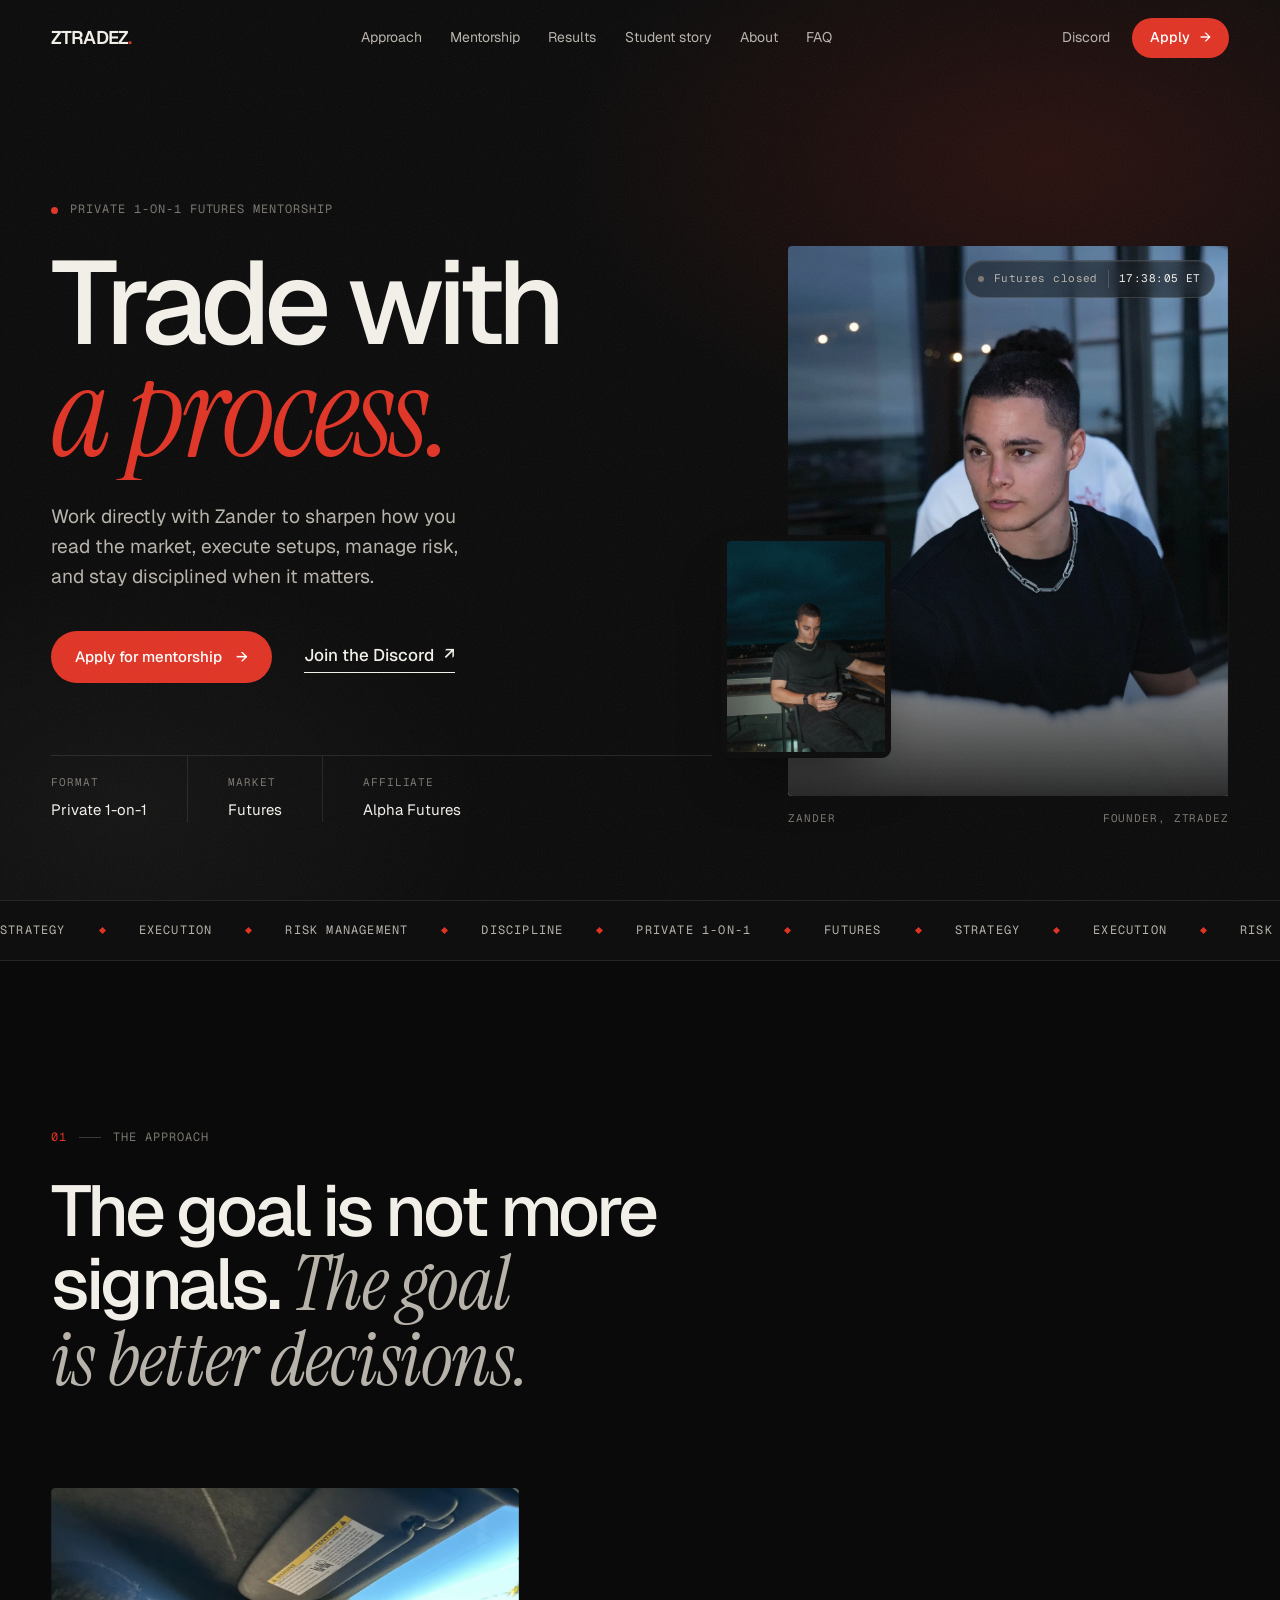
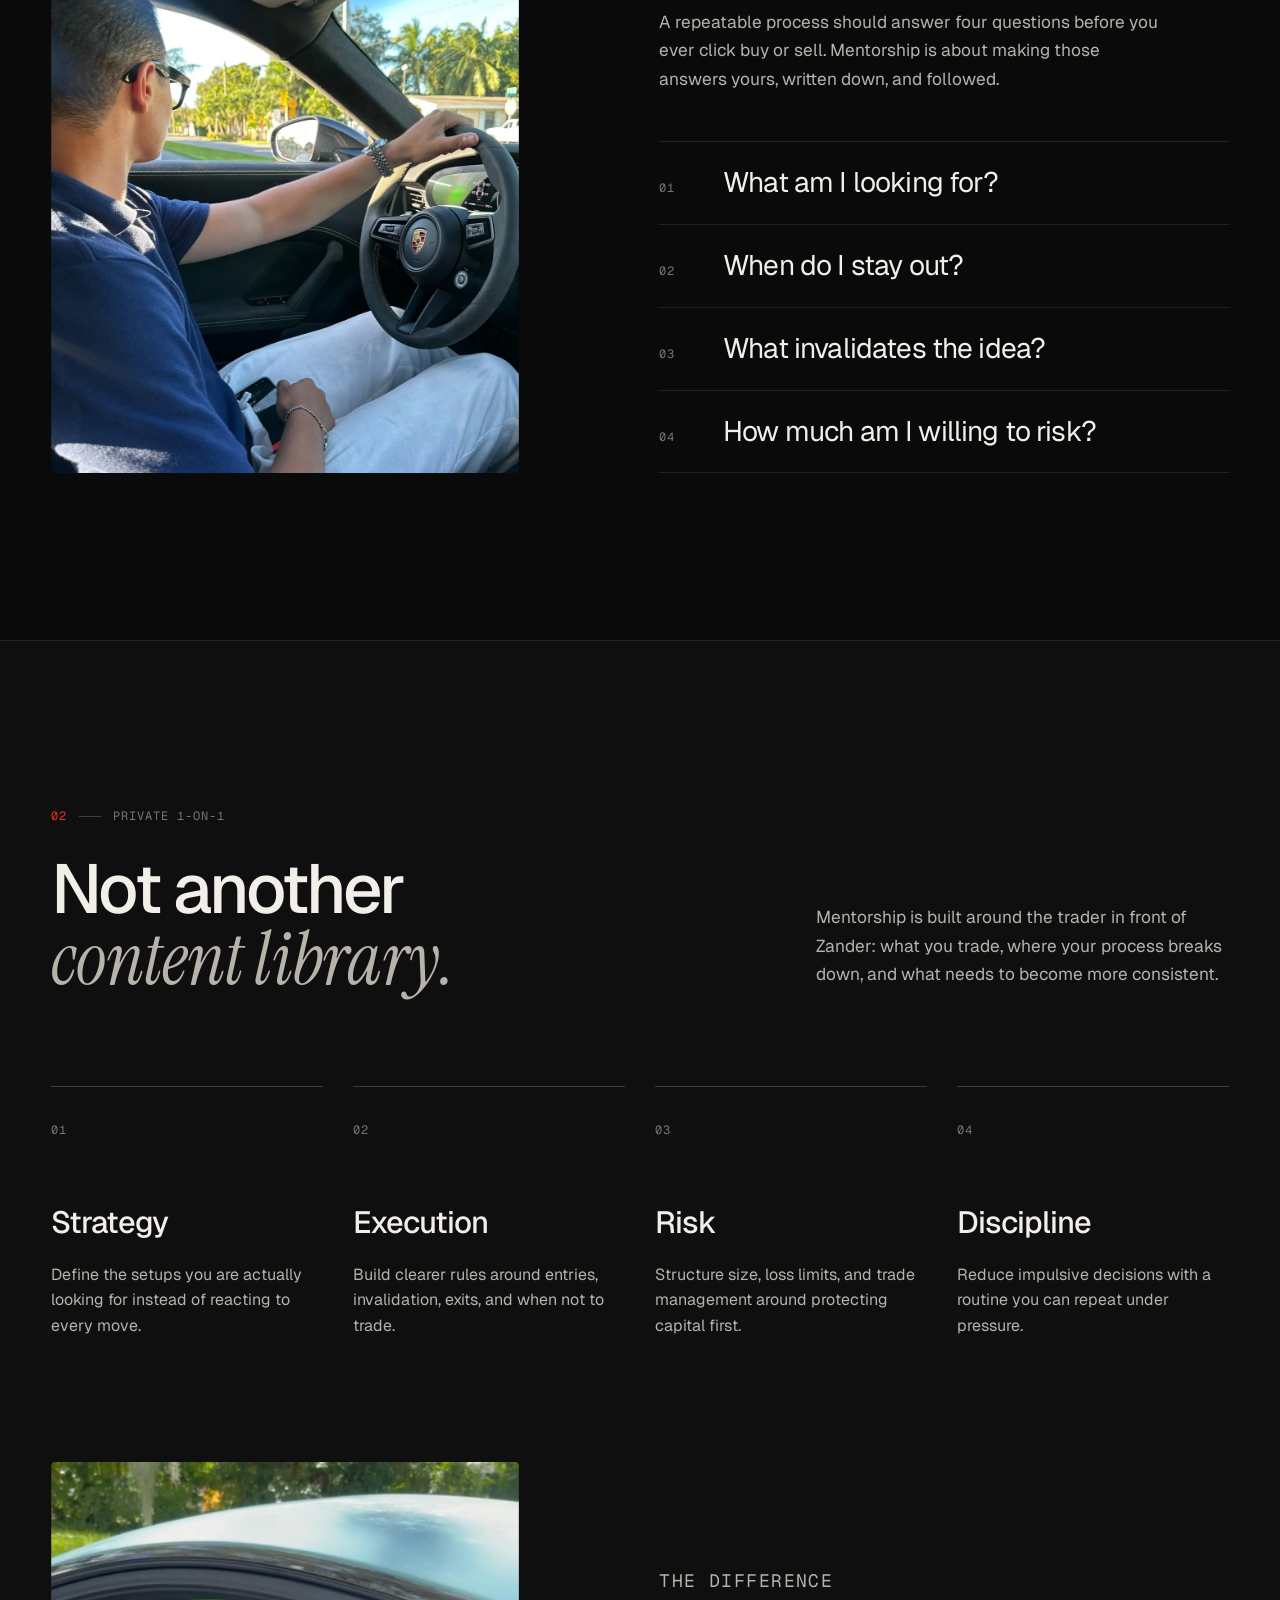
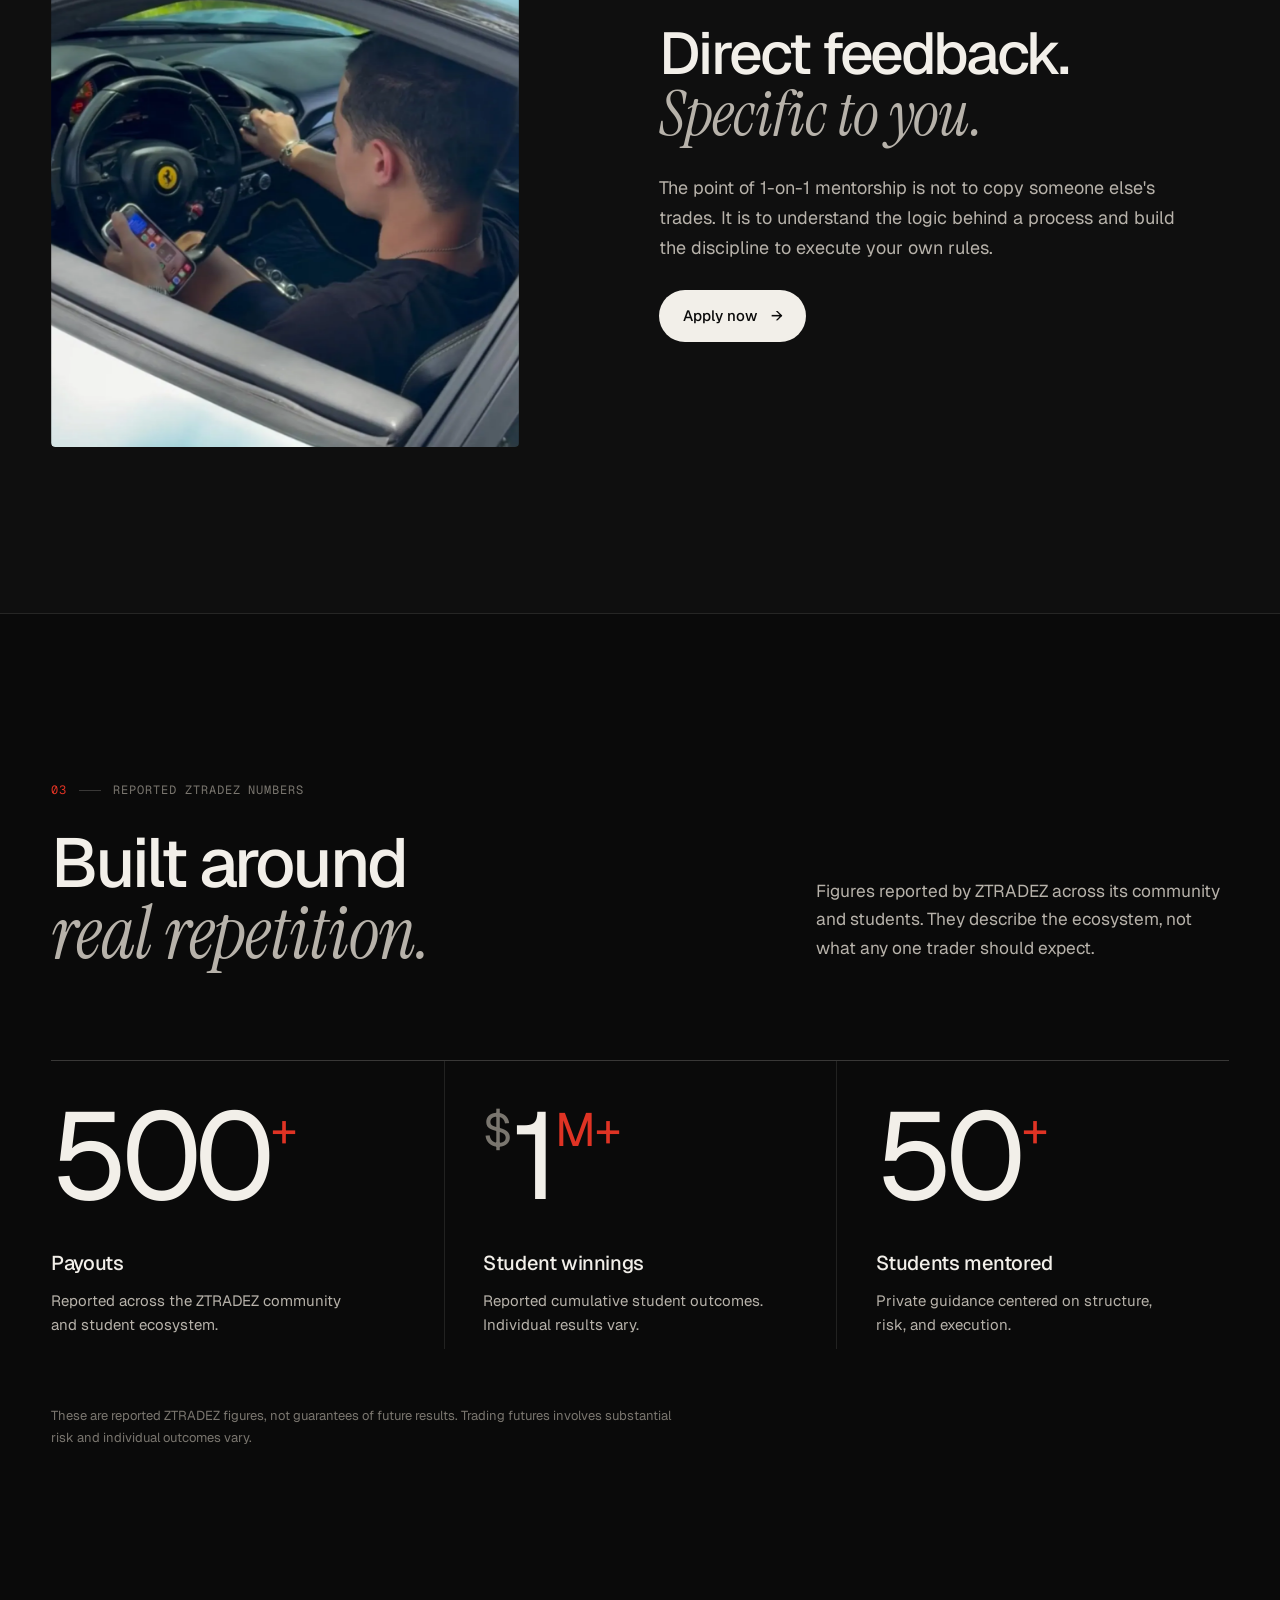
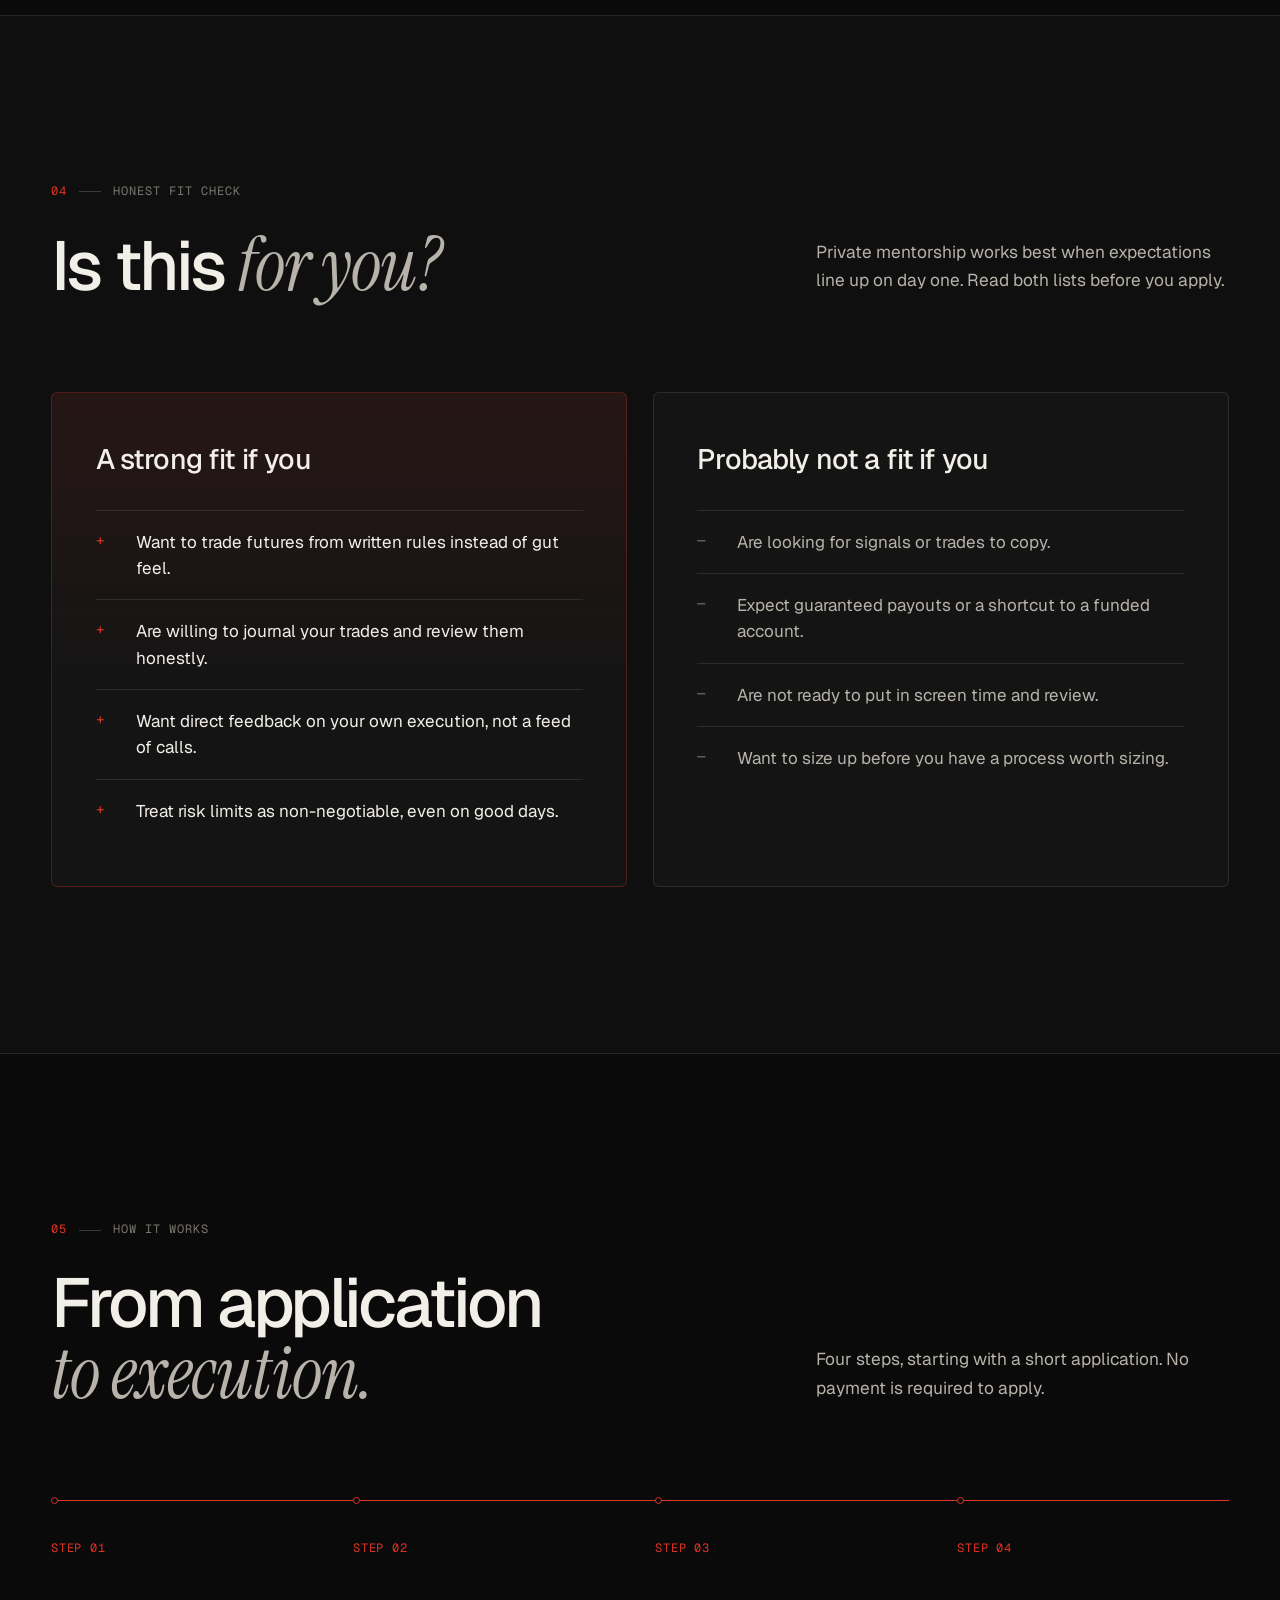
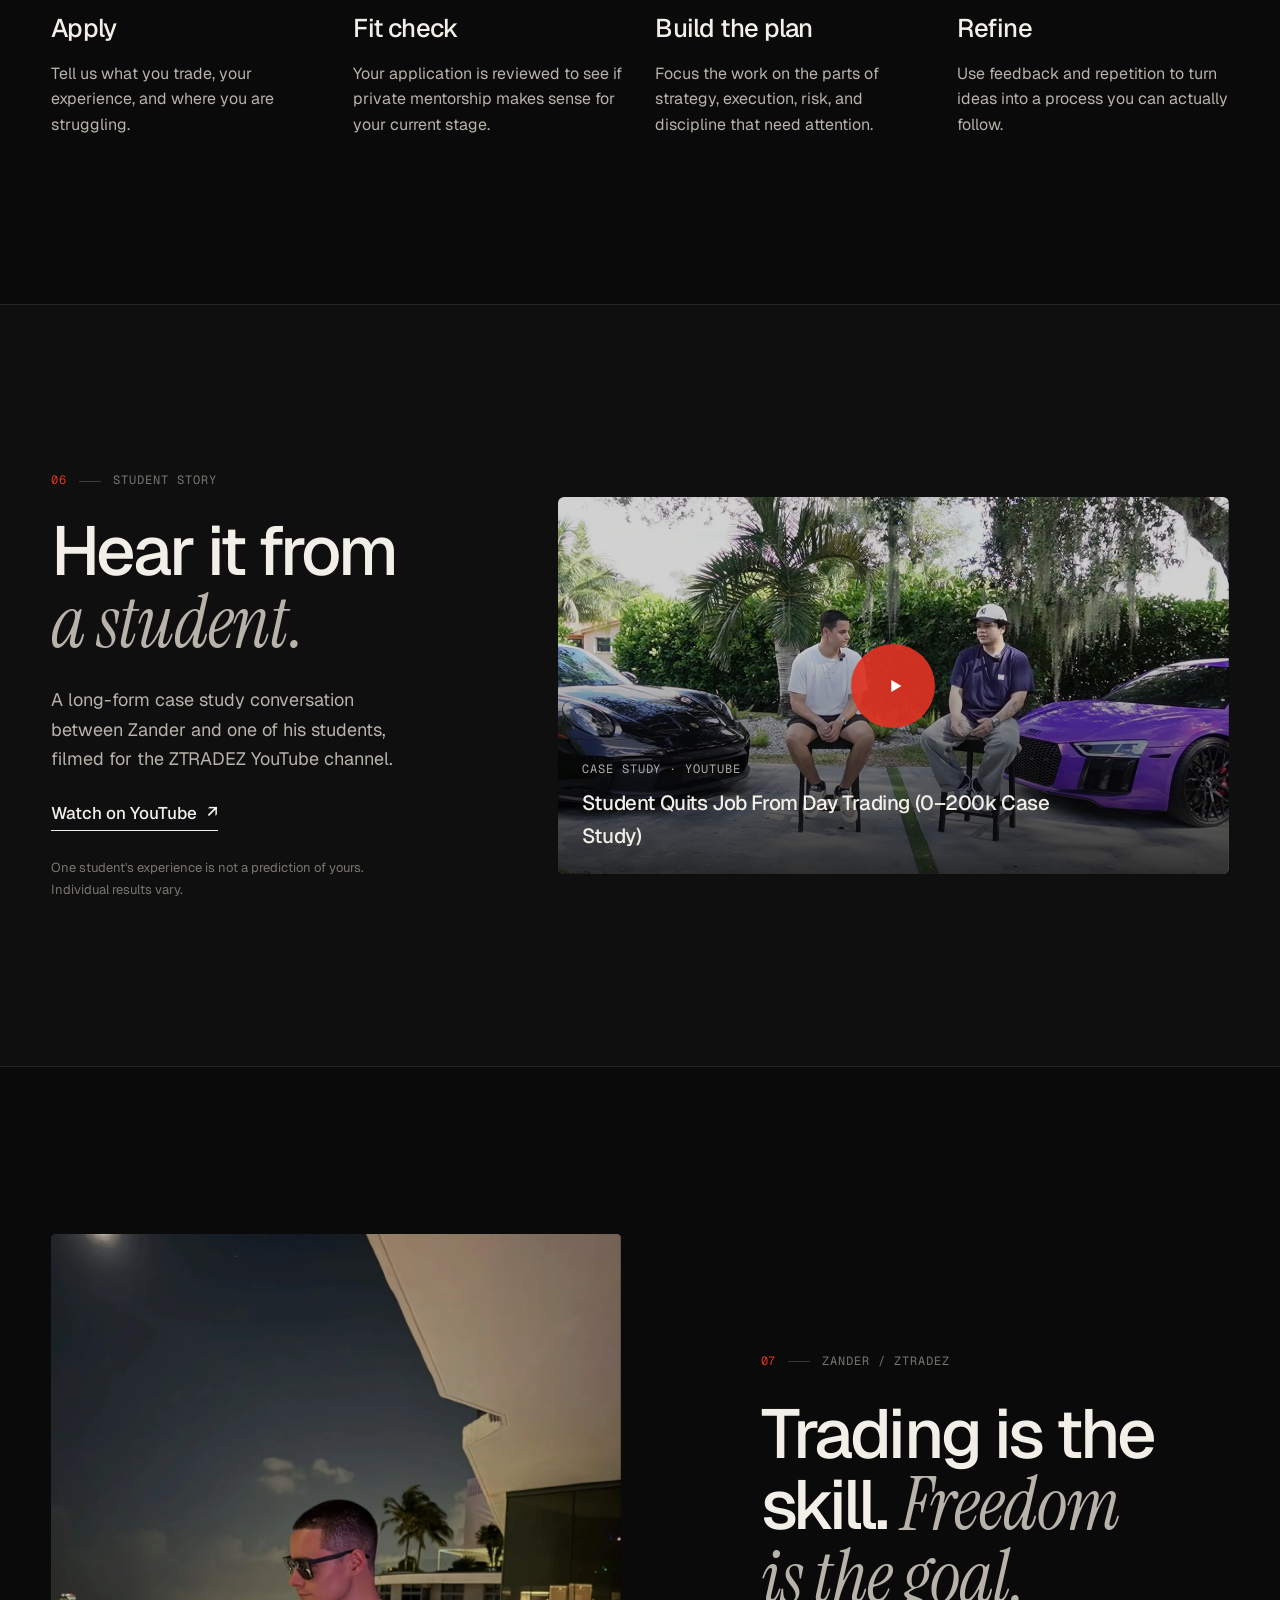
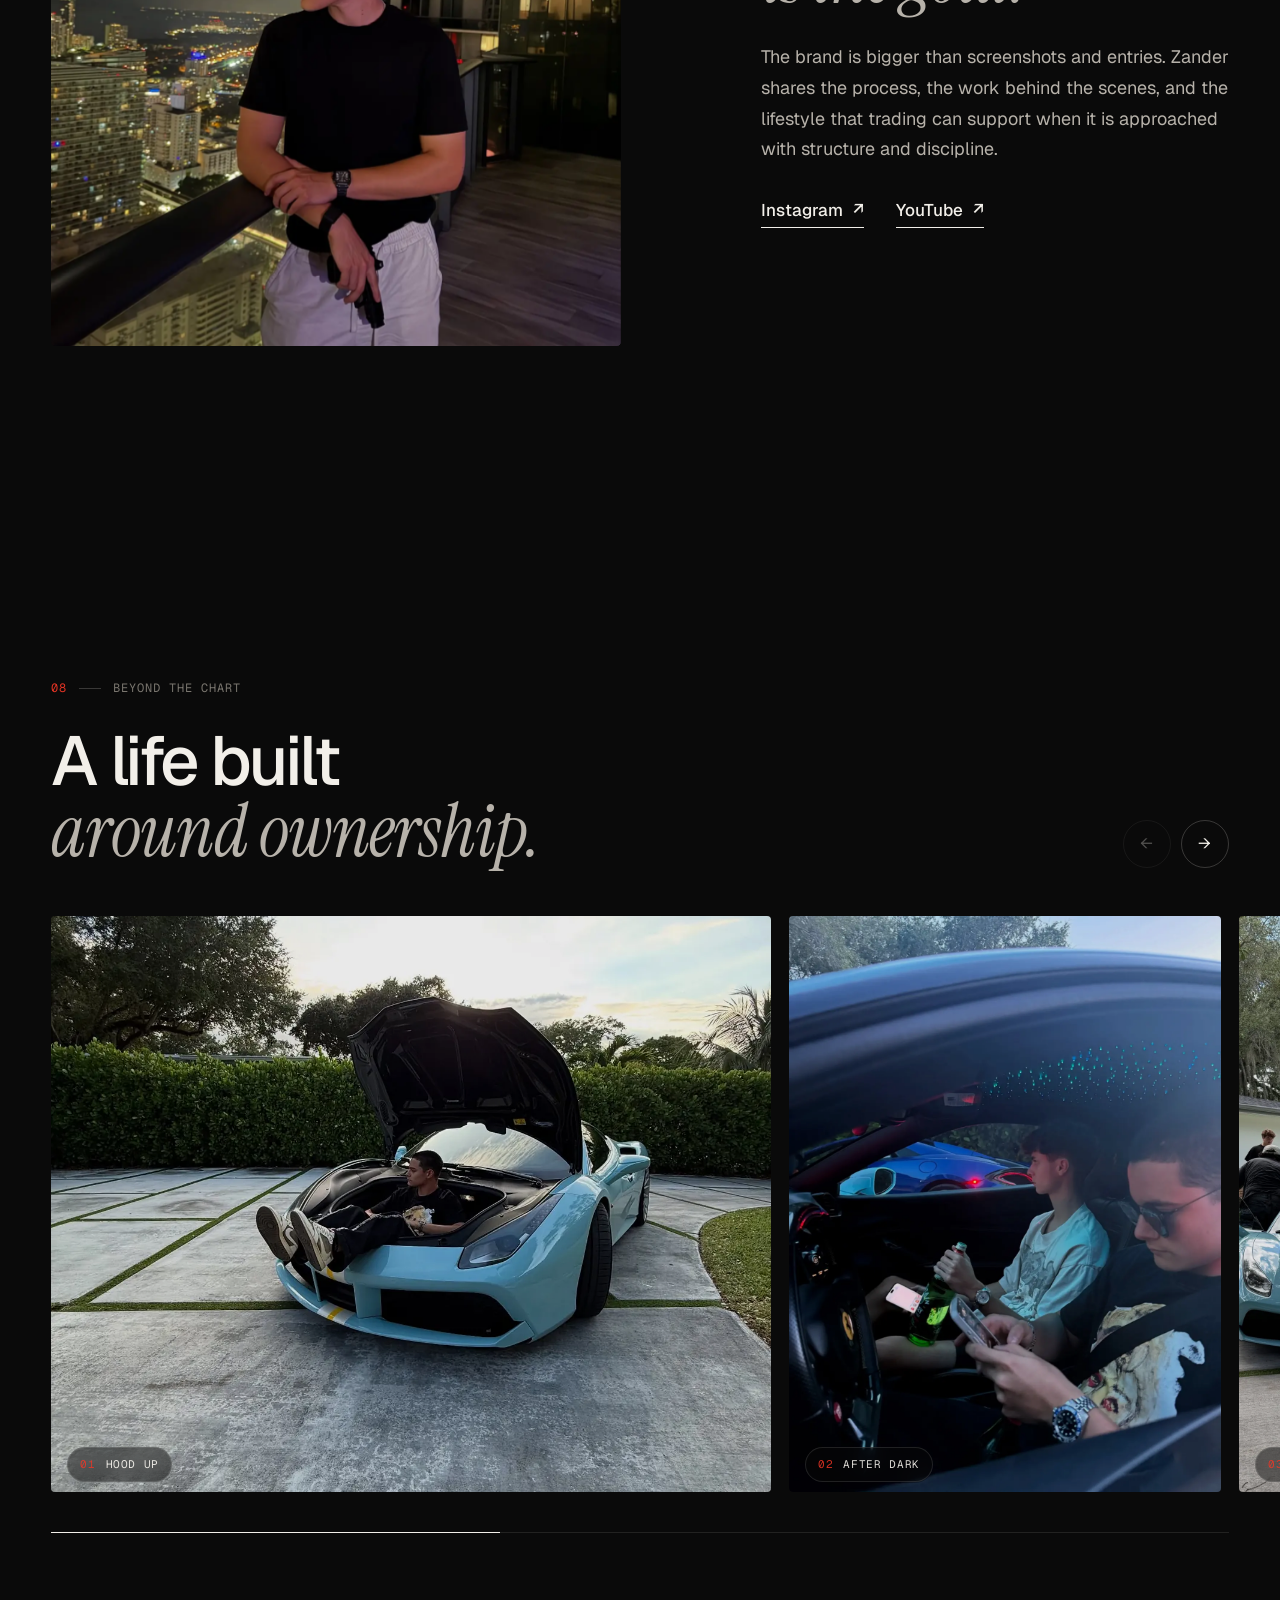
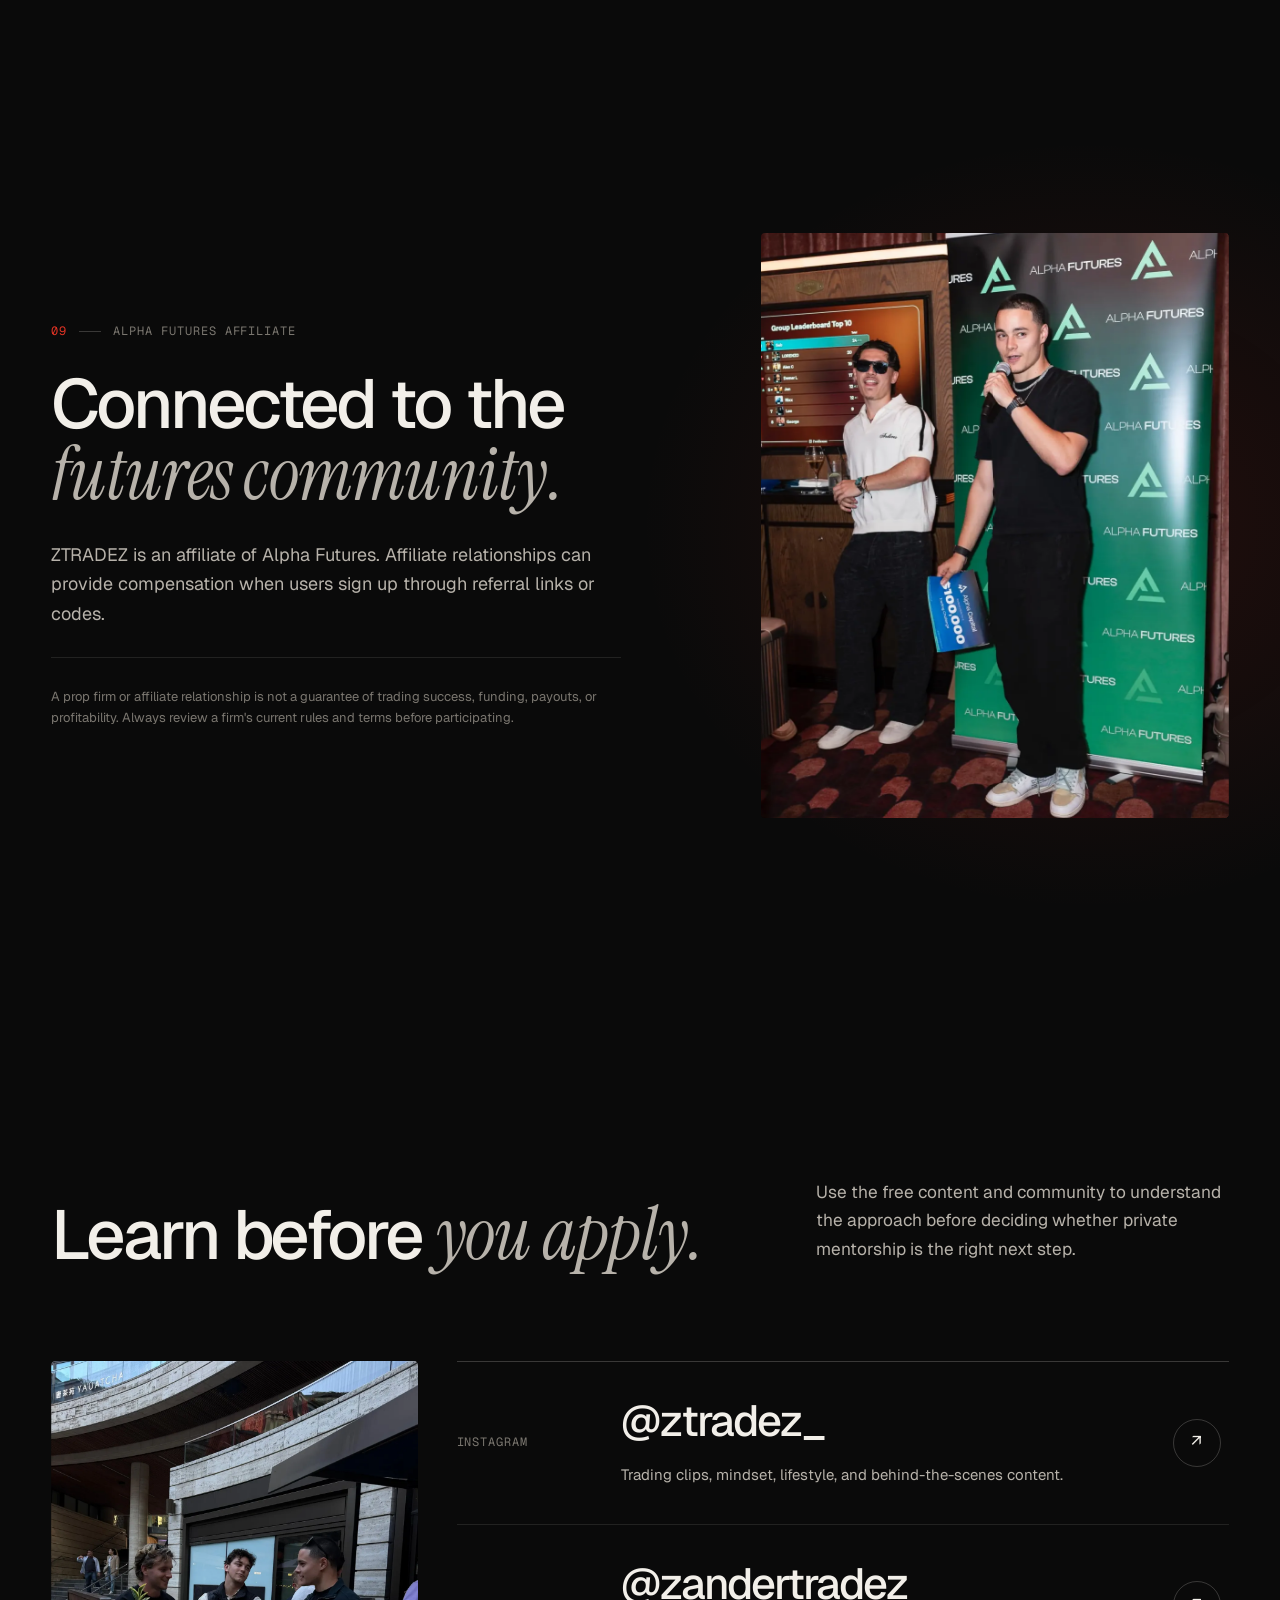
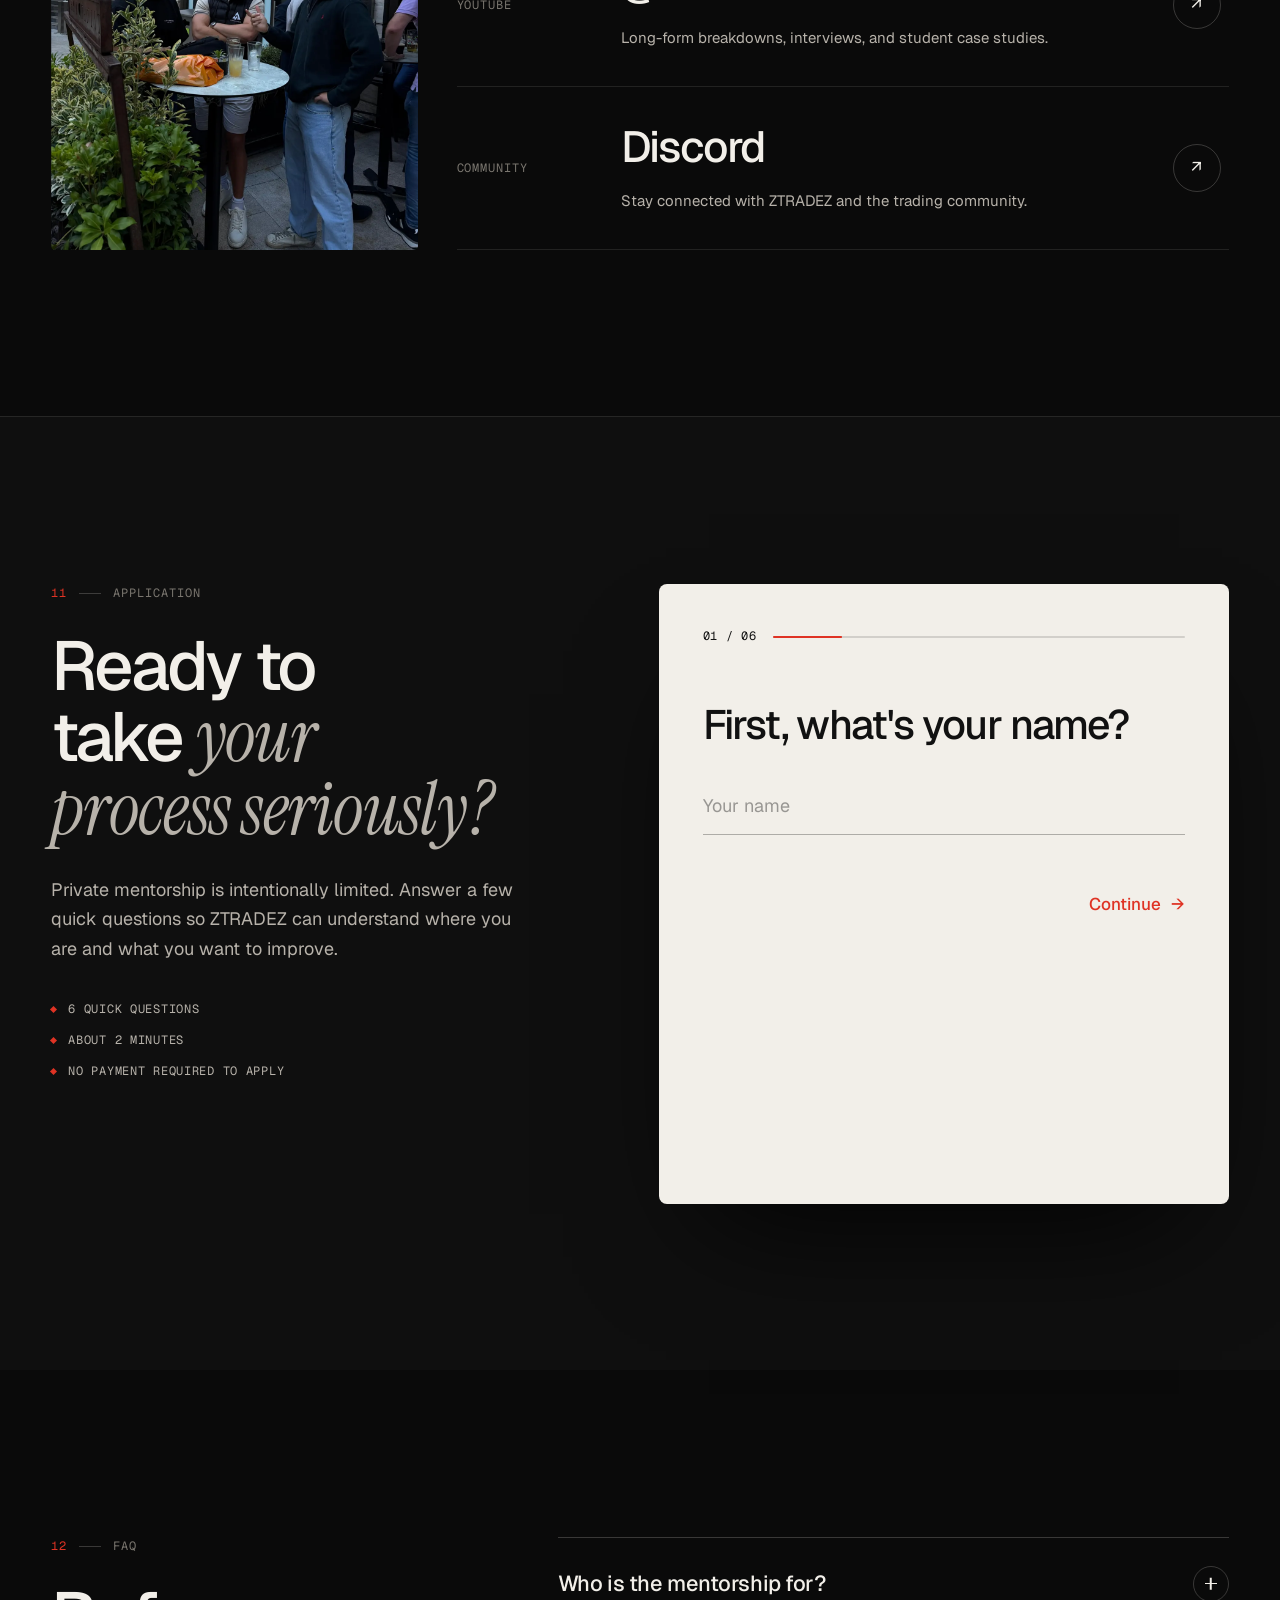
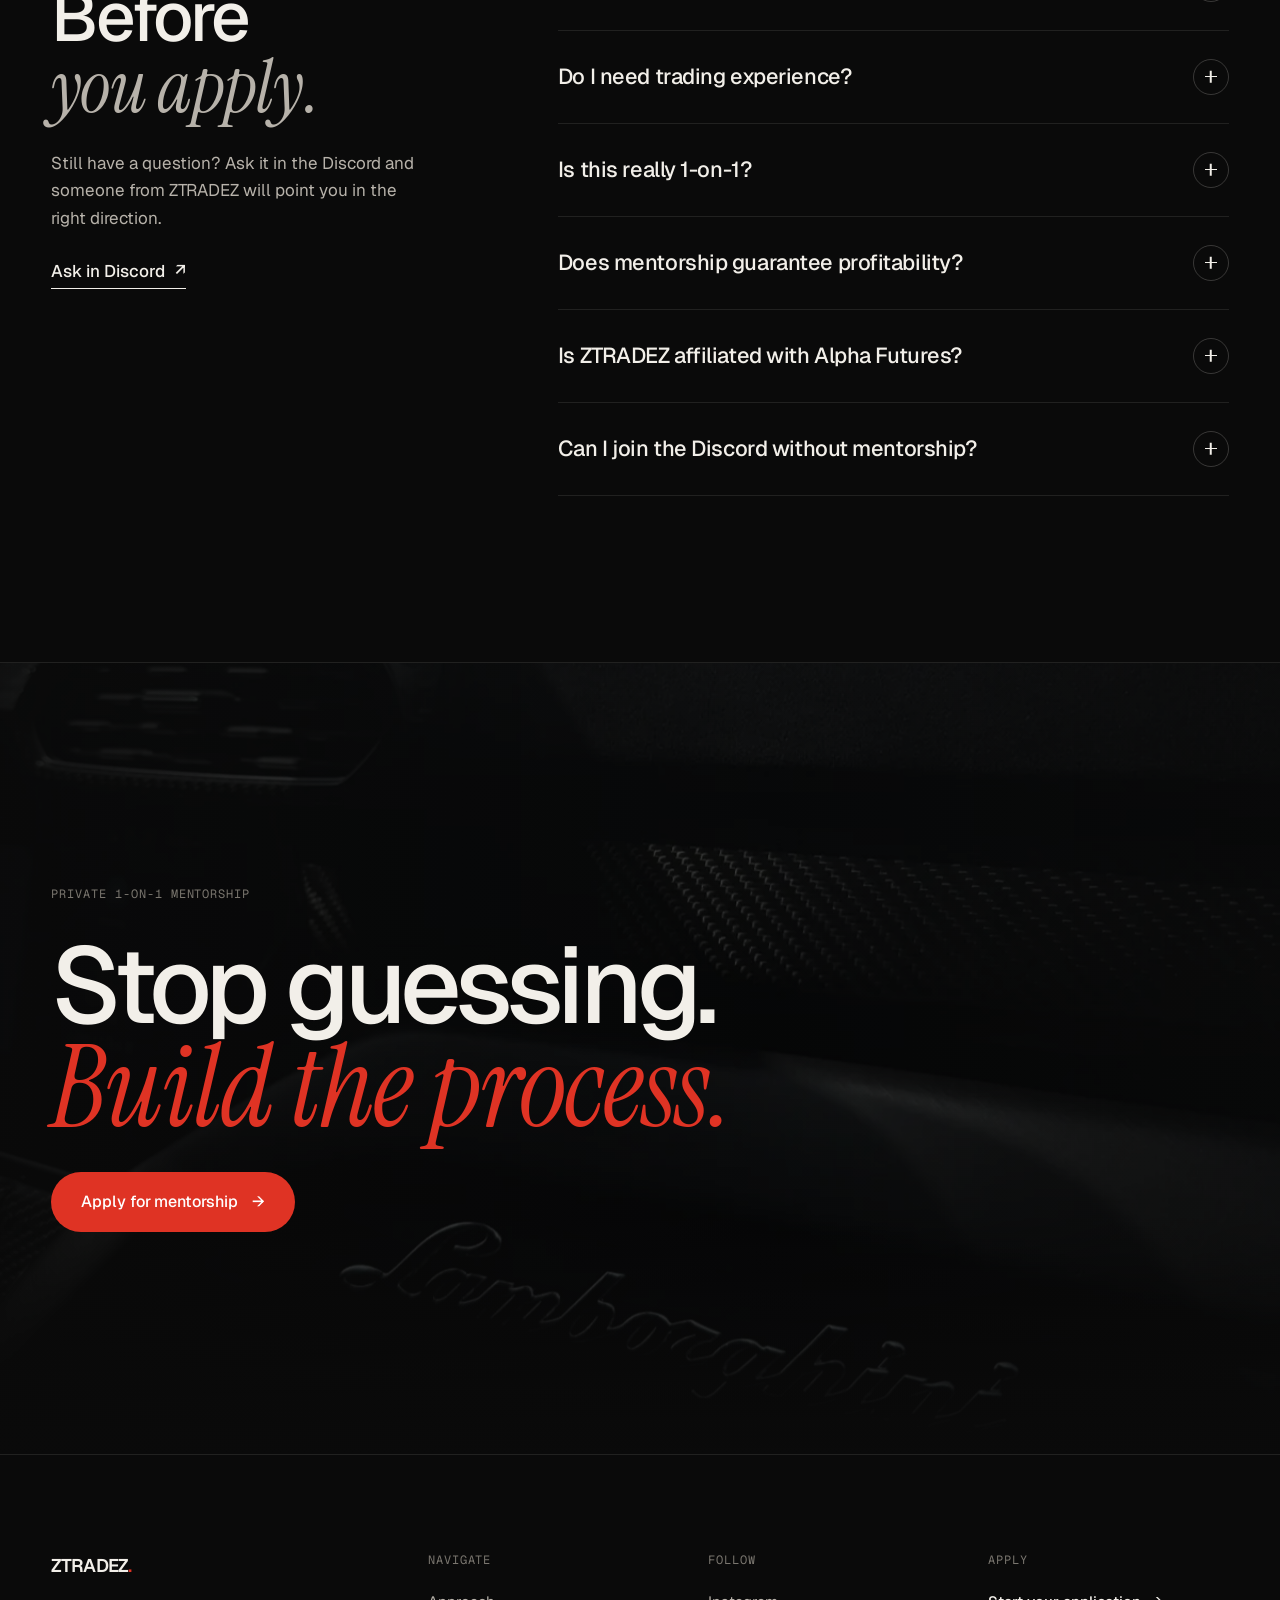
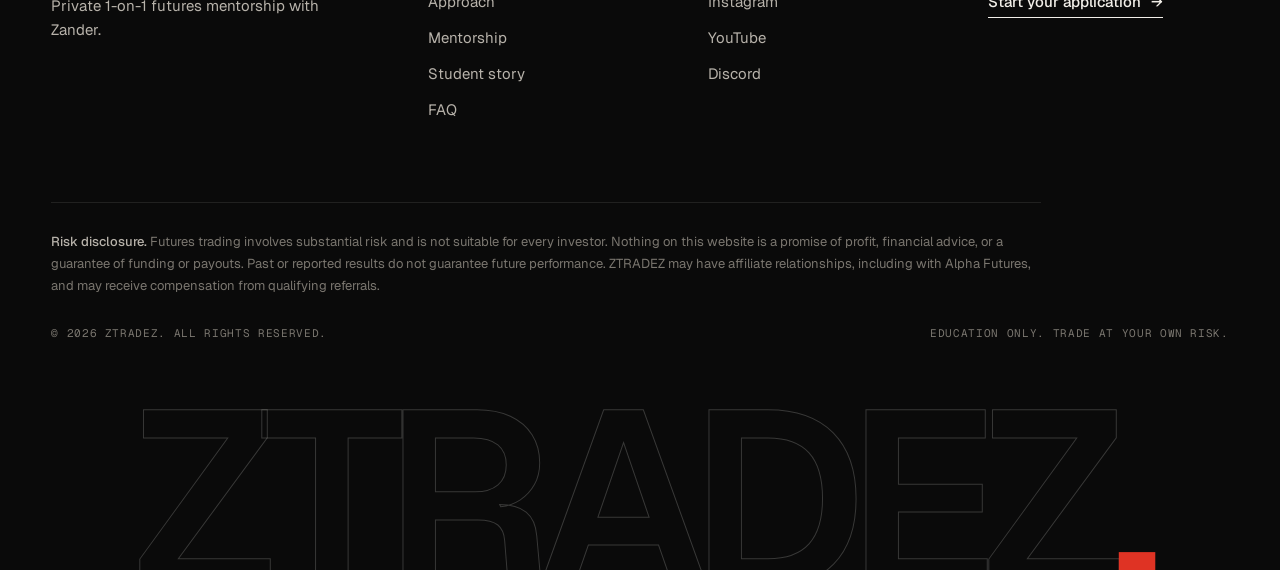
==== index.html @ 5afbf543 "Redesign site with a refined dark look and new sections - Dark cinematic palette with a single red a" ====
<!DOCTYPE html>
<html lang="en">
<head>
  <meta charset="UTF-8" />
  <meta name="viewport" content="width=device-width, initial-scale=1.0, viewport-fit=cover" />
  <title>ZTRADEZ — Private 1-on-1 Futures Mentorship</title>
  <meta name="description" content="Apply for private 1-on-1 futures trading mentorship with Zander of ZTRADEZ. Strategy, execution, risk and discipline, built around you." />
  <meta name="theme-color" content="#0a0a0a" />
  <meta property="og:type" content="website" />
  <meta property="og:title" content="ZTRADEZ — Private 1-on-1 Futures Mentorship" />
  <meta property="og:description" content="Private mentorship built around strategy, execution, risk and discipline." />
  <meta property="og:image" content="assets/og-image.jpg" />
  <meta name="twitter:card" content="summary_large_image" />
  <link rel="icon" href="favicon.svg" type="image/svg+xml" />
  <link rel="preconnect" href="https://fonts.googleapis.com" />
  <link rel="preconnect" href="https://fonts.gstatic.com" crossorigin />
  <link href="https://fonts.googleapis.com/css2?family=Geist:wght@300..700&family=Geist+Mono:wght@400;500&family=Instrument+Serif:ital@0;1&display=swap" rel="stylesheet" />
  <link rel="preload" as="image" href="assets/photos/portrait.webp" />
  <link rel="stylesheet" href="styles.css" />
  <script>document.documentElement.classList.add('js')</script>
</head>
<body>
  <a class="skip-link" href="#main">Skip to content</a>

  <div class="intro" aria-hidden="true">
    <div class="intro-mark">ZTRADEZ<span>.</span></div>
    <div class="intro-bar"><i></i></div>
  </div>

  <div class="scroll-progress" aria-hidden="true"><span id="scrollProgress"></span></div>

  <header class="site-header" id="siteHeader">
    <div class="shell header-inner">
      <a class="brand" href="#top" aria-label="ZTRADEZ home">ZTRADEZ<span>.</span></a>
      <nav class="nav" aria-label="Primary">
        <a href="#approach">Approach</a>
        <a href="#mentorship">Mentorship</a>
        <a href="#results">Results</a>
        <a href="#story">Student story</a>
        <a href="#about">About</a>
        <a href="#faq">FAQ</a>
      </nav>
      <div class="header-actions">
        <a class="header-link" href="https://discord.com/invite/qkc7znma6t" target="_blank" rel="noopener noreferrer">Discord</a>
        <a class="btn btn-primary btn-sm" href="#apply">Apply <span class="btn-arrow" aria-hidden="true">→</span></a>
        <button class="menu-toggle" type="button" aria-expanded="false" aria-controls="mobileMenu" aria-label="Open menu"><span></span><span></span></button>
      </div>
    </div>
  </header>

  <div class="mobile-menu" id="mobileMenu" hidden>
    <nav class="shell mobile-menu-inner" aria-label="Mobile">
      <a href="#approach"><span>01</span>Approach</a>
      <a href="#mentorship"><span>02</span>Mentorship</a>
      <a href="#results"><span>03</span>Results</a>
      <a href="#story"><span>04</span>Student story</a>
      <a href="#about"><span>05</span>About</a>
      <a href="#faq"><span>06</span>FAQ</a>
      <div class="mobile-menu-foot">
        <a class="btn btn-primary" href="#apply">Apply for mentorship <span class="btn-arrow" aria-hidden="true">→</span></a>
        <div class="mobile-menu-social">
          <a href="https://www.instagram.com/ztradez_/" target="_blank" rel="noopener noreferrer">Instagram</a>
          <a href="https://www.youtube.com/@zandertradez" target="_blank" rel="noopener noreferrer">YouTube</a>
          <a href="https://discord.com/invite/qkc7znma6t" target="_blank" rel="noopener noreferrer">Discord</a>
        </div>
      </div>
    </nav>
  </div>

  <main id="main">
    <!-- Hero -->
    <section class="hero" id="top">
      <div class="shell hero-grid">
        <div class="hero-copy">
          <p class="kicker hero-in" style="--d:0"><span class="live-dot" aria-hidden="true"></span>Private 1-on-1 futures mentorship</p>
          <h1 class="hero-title">
            <span class="line"><span style="--d:1">Trade with</span></span>
            <span class="line"><span style="--d:2"><em>a process.</em></span></span>
          </h1>
          <p class="hero-lede hero-in" style="--d:3">Work directly with Zander to sharpen how you read the market, execute setups, manage risk, and stay disciplined when it matters.</p>
          <div class="hero-actions hero-in" style="--d:4">
            <a class="btn btn-primary" href="#apply">Apply for mentorship <span class="btn-arrow" aria-hidden="true">→</span></a>
            <a class="link-arrow" href="https://discord.com/invite/qkc7znma6t" target="_blank" rel="noopener noreferrer">Join the Discord <span aria-hidden="true">↗</span></a>
          </div>
          <dl class="hero-meta hero-in" style="--d:5">
            <div><dt>Format</dt><dd>Private 1-on-1</dd></div>
            <div><dt>Market</dt><dd>Futures</dd></div>
            <div><dt>Affiliate</dt><dd>Alpha Futures</dd></div>
          </dl>
        </div>

        <div class="hero-media hero-in" style="--d:2">
          <figure class="hero-portrait" data-parallax="0.06">
            <img src="assets/photos/portrait.webp" width="1400" height="1867" alt="Zander, founder of ZTRADEZ, on a rooftop at dusk" fetchpriority="high" />
            <div class="market-chip" aria-live="off">
              <span class="market-dot" id="marketDot" aria-hidden="true"></span>
              <span class="market-label" id="marketStatus">CME Globex</span>
              <span class="market-time"><span id="nyClock">--:--:--</span> ET</span>
            </div>
          </figure>
          <figure class="hero-inset">
            <img src="assets/photos/rooftop-night-phone.webp" width="1400" height="1867" alt="Zander checking his phone on a rooftop terrace at night" />
          </figure>
          <p class="hero-caption"><span>Zander</span><span>Founder, ZTRADEZ</span></p>
        </div>
      </div>
    </section>

    <!-- Marquee -->
    <div class="marquee" aria-hidden="true">
      <div class="marquee-track">
        <span>Strategy</span><i></i><span>Execution</span><i></i><span>Risk management</span><i></i><span>Discipline</span><i></i><span>Private 1-on-1</span><i></i><span>Futures</span><i></i>
        <span>Strategy</span><i></i><span>Execution</span><i></i><span>Risk management</span><i></i><span>Discipline</span><i></i><span>Private 1-on-1</span><i></i><span>Futures</span><i></i>
      </div>
    </div>

    <!-- 01 Approach -->
    <section class="section approach" id="approach">
      <div class="shell">
        <header class="sec-head">
          <p class="kicker reveal"><span class="idx">01</span>The approach</p>
          <h2 class="statement reveal">The goal is not more signals. <em>The goal is better decisions.</em></h2>
        </header>

        <div class="approach-grid">
          <figure class="approach-photo reveal reveal-img" data-parallax="0.05">
            <img src="assets/photos/porsche-driving.webp" width="1200" height="1600" loading="lazy" decoding="async" alt="Zander driving, one hand on the wheel" />
          </figure>
          <div class="approach-copy">
            <p class="lead reveal">A repeatable process should answer four questions before you ever click buy or sell. Mentorship is about making those answers yours, written down, and followed.</p>
            <ol class="questions" data-stagger>
              <li class="reveal"><span>01</span>What am I looking for?</li>
              <li class="reveal"><span>02</span>When do I stay out?</li>
              <li class="reveal"><span>03</span>What invalidates the idea?</li>
              <li class="reveal"><span>04</span>How much am I willing to risk?</li>
            </ol>
          </div>
        </div>
      </div>
    </section>

    <!-- 02 Mentorship -->
    <section class="section mentorship" id="mentorship">
      <div class="shell">
        <header class="sec-head sec-head-split">
          <div>
            <p class="kicker reveal"><span class="idx">02</span>Private 1-on-1</p>
            <h2 class="reveal">Not another <em>content library.</em></h2>
          </div>
          <p class="sec-intro reveal">Mentorship is built around the trader in front of Zander: what you trade, where your process breaks down, and what needs to become more consistent.</p>
        </header>

        <div class="pillars" data-stagger>
          <article class="pillar reveal"><span class="pillar-idx">01</span><h3>Strategy</h3><p>Define the setups you are actually looking for instead of reacting to every move.</p></article>
          <article class="pillar reveal"><span class="pillar-idx">02</span><h3>Execution</h3><p>Build clearer rules around entries, invalidation, exits, and when not to trade.</p></article>
          <article class="pillar reveal"><span class="pillar-idx">03</span><h3>Risk</h3><p>Structure size, loss limits, and trade management around protecting capital first.</p></article>
          <article class="pillar reveal"><span class="pillar-idx">04</span><h3>Discipline</h3><p>Reduce impulsive decisions with a routine you can repeat under pressure.</p></article>
        </div>

        <div class="feature">
          <figure class="feature-photo reveal reveal-img" data-parallax="0.05">
            <img src="assets/photos/ferrari-drivers-seat.webp" width="1200" height="1600" loading="lazy" decoding="async" alt="Zander in the driver's seat of a Ferrari, holding his phone" />
          </figure>
          <div class="feature-copy reveal">
            <p class="kicker">The difference</p>
            <h3>Direct feedback. <em>Specific to you.</em></h3>
            <p>The point of 1-on-1 mentorship is not to copy someone else's trades. It is to understand the logic behind a process and build the discipline to execute your own rules.</p>
            <a class="btn btn-light" href="#apply">Apply now <span class="btn-arrow" aria-hidden="true">→</span></a>
          </div>
        </div>
      </div>
    </section>

    <!-- 03 Results -->
    <section class="section results" id="results">
      <div class="shell">
        <header class="sec-head sec-head-split">
          <div>
            <p class="kicker reveal"><span class="idx">03</span>Reported ZTRADEZ numbers</p>
            <h2 class="reveal">Built around <em>real repetition.</em></h2>
          </div>
          <p class="sec-intro reveal">Figures reported by ZTRADEZ across its community and students. They describe the ecosystem, not what any one trader should expect.</p>
        </header>

        <div class="stats" data-stagger>
          <article class="stat reveal">
            <p class="stat-num"><span class="counter" data-target="500">0</span><sup>+</sup></p>
            <h3>Payouts</h3>
            <p>Reported across the ZTRADEZ community and student ecosystem.</p>
          </article>
          <article class="stat reveal">
            <p class="stat-num"><sub>$</sub><span class="counter" data-target="1">0</span><sup>M+</sup></p>
            <h3>Student winnings</h3>
            <p>Reported cumulative student outcomes. Individual results vary.</p>
          </article>
          <article class="stat reveal">
            <p class="stat-num"><span class="counter" data-target="50">0</span><sup>+</sup></p>
            <h3>Students mentored</h3>
            <p>Private guidance centered on structure, risk, and execution.</p>
          </article>
        </div>
        <p class="fine reveal">These are reported ZTRADEZ figures, not guarantees of future results. Trading futures involves substantial risk and individual outcomes vary.</p>
      </div>
    </section>

    <!-- 04 Fit -->
    <section class="section fit" id="fit">
      <div class="shell">
        <header class="sec-head sec-head-split">
          <div>
            <p class="kicker reveal"><span class="idx">04</span>Honest fit check</p>
            <h2 class="reveal">Is this <em>for you?</em></h2>
          </div>
          <p class="sec-intro reveal">Private mentorship works best when expectations line up on day one. Read both lists before you apply.</p>
        </header>

        <div class="fit-grid">
          <div class="fit-col fit-yes reveal">
            <h3>A strong fit if you</h3>
            <ul>
              <li>Want to trade futures from written rules instead of gut feel.</li>
              <li>Are willing to journal your trades and review them honestly.</li>
              <li>Want direct feedback on your own execution, not a feed of calls.</li>
              <li>Treat risk limits as non-negotiable, even on good days.</li>
            </ul>
          </div>
          <div class="fit-col fit-no reveal">
            <h3>Probably not a fit if you</h3>
            <ul>
              <li>Are looking for signals or trades to copy.</li>
              <li>Expect guaranteed payouts or a shortcut to a funded account.</li>
              <li>Are not ready to put in screen time and review.</li>
              <li>Want to size up before you have a process worth sizing.</li>
            </ul>
          </div>
        </div>
      </div>
    </section>

    <!-- 05 Process -->
    <section class="section process" id="process">
      <div class="shell">
        <header class="sec-head sec-head-split">
          <div>
            <p class="kicker reveal"><span class="idx">05</span>How it works</p>
            <h2 class="reveal">From application <em>to execution.</em></h2>
          </div>
          <p class="sec-intro reveal">Four steps, starting with a short application. No payment is required to apply.</p>
        </header>

        <div class="process-track" aria-hidden="true"><span></span></div>
        <ol class="steps" data-stagger>
          <li class="step reveal"><span class="step-idx">Step 01</span><h3>Apply</h3><p>Tell us what you trade, your experience, and where you are struggling.</p></li>
          <li class="step reveal"><span class="step-idx">Step 02</span><h3>Fit check</h3><p>Your application is reviewed to see if private mentorship makes sense for your current stage.</p></li>
          <li class="step reveal"><span class="step-idx">Step 03</span><h3>Build the plan</h3><p>Focus the work on the parts of strategy, execution, risk, and discipline that need attention.</p></li>
          <li class="step reveal"><span class="step-idx">Step 04</span><h3>Refine</h3><p>Use feedback and repetition to turn ideas into a process you can actually follow.</p></li>
        </ol>
      </div>
    </section>

    <!-- 06 Student story -->
    <section class="section story" id="story">
      <div class="shell story-grid">
        <div class="story-copy">
          <p class="kicker reveal"><span class="idx">06</span>Student story</p>
          <h2 class="reveal">Hear it from <em>a student.</em></h2>
          <p class="reveal">A long-form case study conversation between Zander and one of his students, filmed for the ZTRADEZ YouTube channel.</p>
          <a class="link-arrow reveal" href="https://www.youtube.com/watch?v=iGrLc4omf30" target="_blank" rel="noopener noreferrer">Watch on YouTube <span aria-hidden="true">↗</span></a>
          <p class="fine reveal">One student's experience is not a prediction of yours. Individual results vary.</p>
        </div>
        <div class="video reveal reveal-img">
          <button class="video-facade" type="button" data-video="iGrLc4omf30" aria-label="Play: Student Quits Job From Day Trading (0–200k Case Study)">
            <img src="assets/photos/interview-poster.webp" width="1280" height="720" loading="lazy" decoding="async" alt="" />
            <span class="video-play" aria-hidden="true"><svg viewBox="0 0 24 24" width="22" height="22"><path d="M8 5.5v13l11-6.5z" fill="currentColor"/></svg></span>
            <span class="video-meta"><span class="kicker">Case study · YouTube</span><strong>Student Quits Job From Day Trading (0–200k Case Study)</strong></span>
          </button>
        </div>
      </div>
    </section>

    <!-- 07 About -->
    <section class="section about" id="about">
      <div class="shell about-grid">
        <figure class="about-photo reveal reveal-img" data-parallax="0.06">
          <img src="assets/photos/city-night-balcony.webp" width="1400" height="1867" loading="lazy" decoding="async" alt="Zander on a high-rise balcony overlooking the city at night" />
        </figure>
        <div class="about-copy">
          <p class="kicker reveal"><span class="idx">07</span>Zander / ZTRADEZ</p>
          <h2 class="reveal">Trading is the skill. <em>Freedom is the goal.</em></h2>
          <p class="reveal">The brand is bigger than screenshots and entries. Zander shares the process, the work behind the scenes, and the lifestyle that trading can support when it is approached with structure and discipline.</p>
          <div class="about-links reveal">
            <a class="link-arrow" href="https://www.instagram.com/ztradez_/" target="_blank" rel="noopener noreferrer">Instagram <span aria-hidden="true">↗</span></a>
            <a class="link-arrow" href="https://www.youtube.com/@zandertradez" target="_blank" rel="noopener noreferrer">YouTube <span aria-hidden="true">↗</span></a>
          </div>
        </div>
      </div>
    </section>

    <!-- 08 Gallery -->
    <section class="section gallery" id="gallery" aria-label="Photo gallery">
      <div class="shell">
        <header class="sec-head sec-head-split gallery-head">
          <div>
            <p class="kicker reveal"><span class="idx">08</span>Beyond the chart</p>
            <h2 class="reveal">A life built <em>around ownership.</em></h2>
          </div>
          <div class="rail-controls reveal">
            <button class="round-btn" type="button" data-rail="prev" aria-label="Previous photos">←</button>
            <button class="round-btn" type="button" data-rail="next" aria-label="Next photos">→</button>
          </div>
        </header>
      </div>
      <div class="rail" id="rail" tabindex="0" aria-label="Scrollable photo gallery">
        <button class="shot shot-wide" type="button" data-full="assets/photos/ferrari-hood-up.webp" data-caption="Hood up">
          <img src="assets/photos/ferrari-hood-up.webp" width="1200" height="1600" loading="lazy" decoding="async" alt="Zander sitting on the front of a light blue Ferrari with the hood open" />
          <span class="shot-cap"><span>01</span>Hood up</span>
        </button>
        <button class="shot" type="button" data-full="assets/photos/ferrari-passenger-night.webp" data-caption="After dark">
          <img src="assets/photos/ferrari-passenger-night.webp" width="1200" height="1600" loading="lazy" decoding="async" alt="Two passengers in a car at night under a starlight headliner" />
          <span class="shot-cap"><span>02</span>After dark</span>
        </button>
        <button class="shot" type="button" data-full="assets/photos/ferrari-driveway-1.webp" data-caption="The driveway">
          <img src="assets/photos/ferrari-driveway-1.webp" width="1200" height="1600" loading="lazy" decoding="async" alt="Zander standing beside a light blue Ferrari in a driveway" />
          <span class="shot-cap"><span>03</span>The driveway</span>
        </button>
        <button class="shot shot-wide" type="button" data-full="assets/photos/racecourse-view.webp" data-caption="Race day">
          <img src="assets/photos/racecourse-view.webp" width="1200" height="1600" loading="lazy" decoding="async" alt="View over a racecourse from a terrace on a clear day" />
          <span class="shot-cap"><span>04</span>Race day</span>
        </button>
        <button class="shot" type="button" data-full="assets/photos/media-day-interview.webp" data-caption="On set">
          <img src="assets/photos/media-day-interview.webp" width="1200" height="1600" loading="lazy" decoding="async" alt="A camera set up to film an interview between two sports cars" />
          <span class="shot-cap"><span>05</span>On set</span>
        </button>
        <button class="shot" type="button" data-full="assets/photos/lamborghini-interior.webp" data-caption="Details">
          <img src="assets/photos/lamborghini-interior.webp" width="1200" height="1600" loading="lazy" decoding="async" alt="Close-up of a Lamborghini dashboard at dusk" />
          <span class="shot-cap"><span>06</span>Details</span>
        </button>
      </div>
      <div class="shell"><div class="rail-progress" aria-hidden="true"><span id="railProgress"></span></div></div>
    </section>

    <!-- 09 Affiliate -->
    <section class="section affiliate">
      <div class="shell affiliate-grid">
        <div class="affiliate-copy">
          <p class="kicker reveal"><span class="idx">09</span>Alpha Futures affiliate</p>
          <h2 class="reveal">Connected to the <em>futures community.</em></h2>
          <p class="reveal">ZTRADEZ is an affiliate of Alpha Futures. Affiliate relationships can provide compensation when users sign up through referral links or codes.</p>
          <p class="fine reveal">A prop firm or affiliate relationship is not a guarantee of trading success, funding, payouts, or profitability. Always review a firm's current rules and terms before participating.</p>
        </div>
        <figure class="affiliate-photo reveal reveal-img" data-parallax="0.05">
          <img src="assets/photos/alpha-futures-event.webp" width="1080" height="1440" loading="lazy" decoding="async" alt="Zander speaking into a microphone at an Alpha Futures event" />
        </figure>
      </div>
    </section>

    <!-- 10 Community -->
    <section class="section community" id="community">
      <div class="shell">
        <header class="sec-head sec-head-split">
          <div>
            <p class="kicker reveal"><span class="idx">10</span>Follow ZTRADEZ</p>
            <h2 class="reveal">Learn before <em>you apply.</em></h2>
          </div>
          <p class="sec-intro reveal">Use the free content and community to understand the approach before deciding whether private mentorship is the right next step.</p>
        </header>

        <div class="community-grid">
          <figure class="community-photo reveal reveal-img">
            <img src="assets/photos/outdoor-meetup.webp" width="1200" height="1600" loading="lazy" decoding="async" alt="A small group meeting up around an outdoor table" />
          </figure>
          <div class="channels" data-stagger>
            <a class="channel reveal" href="https://www.instagram.com/ztradez_/" target="_blank" rel="noopener noreferrer">
              <span class="channel-label">Instagram</span>
              <strong>@ztradez_</strong>
              <span class="channel-desc">Trading clips, mindset, lifestyle, and behind-the-scenes content.</span>
              <span class="channel-arrow" aria-hidden="true">↗</span>
            </a>
            <a class="channel reveal" href="https://www.youtube.com/@zandertradez" target="_blank" rel="noopener noreferrer">
              <span class="channel-label">YouTube</span>
              <strong>@zandertradez</strong>
              <span class="channel-desc">Long-form breakdowns, interviews, and student case studies.</span>
              <span class="channel-arrow" aria-hidden="true">↗</span>
            </a>
            <a class="channel reveal" href="https://discord.com/invite/qkc7znma6t" target="_blank" rel="noopener noreferrer">
              <span class="channel-label">Community</span>
              <strong>Discord</strong>
              <span class="channel-desc">Stay connected with ZTRADEZ and the trading community.</span>
              <span class="channel-arrow" aria-hidden="true">↗</span>
            </a>
          </div>
        </div>
      </div>
    </section>

    <!-- 11 Apply -->
    <section class="section apply" id="apply">
      <div class="shell apply-grid">
        <div class="apply-copy">
          <p class="kicker reveal"><span class="idx">11</span>Application</p>
          <h2 class="reveal">Ready to take <em>your process seriously?</em></h2>
          <p class="reveal">Private mentorship is intentionally limited. Answer a few quick questions so ZTRADEZ can understand where you are and what you want to improve.</p>
          <ul class="apply-notes reveal">
            <li>6 quick questions</li>
            <li>About 2 minutes</li>
            <li>No payment required to apply</li>
          </ul>
        </div>

        <form class="application reveal" id="mentorshipForm" name="mentorship-application" method="POST" data-netlify="true" netlify-honeypot="bot-field" novalidate>
          <input type="hidden" name="form-name" value="mentorship-application" />
          <p class="visually-hidden"><label>Don't fill this out: <input name="bot-field" tabindex="-1" autocomplete="off" /></label></p>

          <div class="form-progress">
            <span id="progressLabel">01 / 06</span>
            <div class="form-progress-bar"><i id="progressBar"></i></div>
          </div>

          <div class="form-step active">
            <label class="form-q" for="name">First, what's your name?</label>
            <input id="name" name="name" type="text" autocomplete="name" placeholder="Your name" required />
            <div class="form-buttons"><span></span><button class="form-next" type="button">Continue <span aria-hidden="true">→</span></button></div>
          </div>

          <div class="form-step">
            <fieldset>
              <legend class="form-q">How long have you been trading?</legend>
              <div class="choices">
                <label class="choice"><input type="radio" name="experience" value="Haven't started" required /><span>Haven't started yet</span></label>
                <label class="choice"><input type="radio" name="experience" value="Under 6 months" /><span>Under 6 months</span></label>
                <label class="choice"><input type="radio" name="experience" value="6-12 months" /><span>6–12 months</span></label>
                <label class="choice"><input type="radio" name="experience" value="1-2 years" /><span>1–2 years</span></label>
                <label class="choice"><input type="radio" name="experience" value="2+ years" /><span>2+ years</span></label>
              </div>
            </fieldset>
            <div class="form-buttons"><button class="form-back" type="button"><span aria-hidden="true">←</span> Back</button><button class="form-next" type="button">Continue <span aria-hidden="true">→</span></button></div>
          </div>

          <div class="form-step">
            <fieldset>
              <legend class="form-q">What are you trading right now?</legend>
              <div class="choices">
                <label class="choice"><input type="radio" name="market" value="Futures" required /><span>Futures</span></label>
                <label class="choice"><input type="radio" name="market" value="Options" /><span>Options</span></label>
                <label class="choice"><input type="radio" name="market" value="Stocks" /><span>Stocks</span></label>
                <label class="choice"><input type="radio" name="market" value="Forex" /><span>Forex</span></label>
                <label class="choice"><input type="radio" name="market" value="Crypto" /><span>Crypto</span></label>
                <label class="choice"><input type="radio" name="market" value="Still learning" /><span>Still learning</span></label>
              </div>
            </fieldset>
            <div class="form-buttons"><button class="form-back" type="button"><span aria-hidden="true">←</span> Back</button><button class="form-next" type="button">Continue <span aria-hidden="true">→</span></button></div>
          </div>

          <div class="form-step">
            <fieldset>
              <legend class="form-q">What's the biggest thing holding you back?</legend>
              <div class="choices">
                <label class="choice"><input type="radio" name="challenge" value="Consistency" required /><span>Finding consistency</span></label>
                <label class="choice"><input type="radio" name="challenge" value="Entries and exits" /><span>Entries and exits</span></label>
                <label class="choice"><input type="radio" name="challenge" value="Risk management" /><span>Risk management</span></label>
                <label class="choice"><input type="radio" name="challenge" value="Psychology" /><span>Psychology / discipline</span></label>
                <label class="choice"><input type="radio" name="challenge" value="Strategy" /><span>Developing a strategy</span></label>
              </div>
            </fieldset>
            <div class="form-buttons"><button class="form-back" type="button"><span aria-hidden="true">←</span> Back</button><button class="form-next" type="button">Continue <span aria-hidden="true">→</span></button></div>
          </div>

          <div class="form-step">
            <label class="form-q" for="why">Why are you looking for private mentorship?</label>
            <textarea id="why" name="why" placeholder="Tell us what you want to improve…" required></textarea>
            <div class="form-buttons"><button class="form-back" type="button"><span aria-hidden="true">←</span> Back</button><button class="form-next" type="button">Continue <span aria-hidden="true">→</span></button></div>
          </div>

          <div class="form-step">
            <label class="form-q" for="email">Where should we contact you?</label>
            <input id="email" name="email" type="email" autocomplete="email" placeholder="Email address" required />
            <input name="discord" type="text" placeholder="Discord username (optional)" aria-label="Discord username (optional)" />
            <p class="form-disclaimer">Submitting an application does not guarantee acceptance into mentorship.</p>
            <div class="form-buttons"><button class="form-back" type="button"><span aria-hidden="true">←</span> Back</button><button class="btn btn-primary form-submit" type="submit">Submit application <span class="btn-arrow" aria-hidden="true">→</span></button></div>
          </div>

          <p class="form-error" id="formError" role="alert" hidden></p>

          <div class="form-success" aria-live="polite">
            <div class="success-mark" aria-hidden="true"><svg viewBox="0 0 24 24" width="22" height="22"><path d="M5 12.5l4.2 4.2L19 7" fill="none" stroke="currentColor" stroke-width="2.2" stroke-linecap="round" stroke-linejoin="round"/></svg></div>
            <h3>Application received.</h3>
            <p>Thanks for applying. If private mentorship looks like a good fit, you'll be contacted with next steps.</p>
            <a class="link-arrow" href="https://discord.com/invite/qkc7znma6t" target="_blank" rel="noopener noreferrer">Join the Discord while you wait <span aria-hidden="true">↗</span></a>
          </div>
        </form>
      </div>
    </section>

    <!-- 12 FAQ -->
    <section class="section faq" id="faq">
      <div class="shell faq-grid">
        <div class="faq-head">
          <p class="kicker reveal"><span class="idx">12</span>FAQ</p>
          <h2 class="reveal">Before <em>you apply.</em></h2>
          <p class="reveal">Still have a question? Ask it in the Discord and someone from ZTRADEZ will point you in the right direction.</p>
          <a class="link-arrow reveal" href="https://discord.com/invite/qkc7znma6t" target="_blank" rel="noopener noreferrer">Ask in Discord <span aria-hidden="true">↗</span></a>
        </div>
        <div class="faq-list" data-stagger>
          <details class="faq-item reveal"><summary>Who is the mentorship for?<i aria-hidden="true"></i></summary><p>Traders who want more structure around strategy, execution, risk, and discipline. Your application helps determine whether 1-on-1 mentorship is appropriate for your current stage.</p></details>
          <details class="faq-item reveal"><summary>Do I need trading experience?<i aria-hidden="true"></i></summary><p>No specific amount of experience is required to apply. The application asks where you are now so the mentorship can be evaluated for fit.</p></details>
          <details class="faq-item reveal"><summary>Is this really 1-on-1?<i aria-hidden="true"></i></summary><p>Yes. The offer on this site is private 1-on-1 mentorship with Zander, not a large pre-recorded course library.</p></details>
          <details class="faq-item reveal"><summary>Does mentorship guarantee profitability?<i aria-hidden="true"></i></summary><p>No. Trading is risky and there is no guaranteed outcome. Mentorship can provide education, structure, and feedback, but every trader is responsible for their own decisions and risk.</p></details>
          <details class="faq-item reveal"><summary>Is ZTRADEZ affiliated with Alpha Futures?<i aria-hidden="true"></i></summary><p>Yes. ZTRADEZ is an Alpha Futures affiliate. Affiliate relationships may provide compensation for referrals. That relationship does not guarantee funding, payouts, or trading success.</p></details>
          <details class="faq-item reveal"><summary>Can I join the Discord without mentorship?<i aria-hidden="true"></i></summary><p>Yes. You can join the ZTRADEZ Discord directly from the links on this page.</p></details>
        </div>
      </div>
    </section>

    <!-- Final CTA -->
    <section class="final-cta">
      <img class="final-bg" src="assets/photos/lamborghini-interior.webp" width="1200" height="1600" loading="lazy" decoding="async" alt="" data-parallax-bg />
      <div class="shell final-inner">
        <p class="kicker reveal">Private 1-on-1 mentorship</p>
        <h2 class="reveal">Stop guessing. <em>Build the process.</em></h2>
        <a class="btn btn-primary btn-lg reveal" href="#apply">Apply for mentorship <span class="btn-arrow" aria-hidden="true">→</span></a>
      </div>
    </section>
  </main>

  <footer class="site-footer">
    <div class="shell">
      <div class="footer-grid">
        <div class="footer-brand">
          <a class="brand" href="#top">ZTRADEZ<span>.</span></a>
          <p>Private 1-on-1 futures mentorship with Zander.</p>
        </div>
        <nav class="footer-col" aria-label="Footer">
          <p class="kicker">Navigate</p>
          <a href="#approach">Approach</a>
          <a href="#mentorship">Mentorship</a>
          <a href="#story">Student story</a>
          <a href="#faq">FAQ</a>
        </nav>
        <div class="footer-col">
          <p class="kicker">Follow</p>
          <a href="https://www.instagram.com/ztradez_/" target="_blank" rel="noopener noreferrer">Instagram</a>
          <a href="https://www.youtube.com/@zandertradez" target="_blank" rel="noopener noreferrer">YouTube</a>
          <a href="https://discord.com/invite/qkc7znma6t" target="_blank" rel="noopener noreferrer">Discord</a>
        </div>
        <div class="footer-col">
          <p class="kicker">Apply</p>
          <a class="link-arrow" href="#apply">Start your application <span aria-hidden="true">→</span></a>
        </div>
      </div>
      <p class="risk"><strong>Risk disclosure.</strong> Futures trading involves substantial risk and is not suitable for every investor. Nothing on this website is a promise of profit, financial advice, or a guarantee of funding or payouts. Past or reported results do not guarantee future performance. ZTRADEZ may have affiliate relationships, including with Alpha Futures, and may receive compensation from qualifying referrals.</p>
      <div class="footer-bottom"><span>© <span id="year">2026</span> ZTRADEZ. All rights reserved.</span><span>Education only. Trade at your own risk.</span></div>
    </div>
    <div class="footer-wordmark" aria-hidden="true">ZTRADEZ<span>.</span></div>
  </footer>

  <a class="mobile-apply" href="#apply">Apply for mentorship <span aria-hidden="true">→</span></a>

  <dialog class="lightbox" id="lightbox" aria-label="Photo viewer">
    <button class="lightbox-close round-btn" type="button" aria-label="Close">✕</button>
    <button class="lightbox-nav lightbox-prev round-btn" type="button" aria-label="Previous photo">←</button>
    <figure><img id="lightboxImg" alt="" /><figcaption id="lightboxCap"></figcaption></figure>
    <button class="lightbox-nav lightbox-next round-btn" type="button" aria-label="Next photo">→</button>
  </dialog>

  <script src="script.js"></script>
</body>
</html>
---- styles.css ----
/* ==========================================================================
   ZTRADEZ — cinematic dark system
   ========================================================================== */

:root {
  --bg: #0a0a0a;
  --bg-2: #0f0f0f;
  --panel: #141414;
  --ink: #f2efe9;
  --ink-2: #b7b2aa;
  --ink-3: #7a766f;
  --line: rgba(242, 239, 233, .1);
  --line-2: rgba(242, 239, 233, .2);
  --red: #df3324;
  --red-2: #c02a1d;
  --paper: #f2efe9;
  --paper-ink: #111;
  --paper-line: rgba(17, 17, 17, .14);

  --sans: "Geist", ui-sans-serif, system-ui, -apple-system, "Helvetica Neue", Arial, sans-serif;
  --serif: "Instrument Serif", ui-serif, Georgia, serif;
  --mono: "Geist Mono", ui-monospace, SFMono-Regular, Menlo, monospace;

  --ease: cubic-bezier(.16, 1, .3, 1);
  --ease-io: cubic-bezier(.65, 0, .35, 1);
  --shell: 1320px;
  --gutter: clamp(20px, 4vw, 56px);
  --header-h: 76px;
  --section-y: clamp(96px, 13vw, 176px);

  --z-header: 50;
  --z-mobile-bar: 55;
  --z-menu: 60;
  --z-progress: 65;
  --z-intro: 80;
  --z-grain: 90;

  interpolate-size: allow-keywords;
}

/* ---------- Base ---------- */
*, *::before, *::after { box-sizing: border-box; }
html { scroll-behavior: smooth; scroll-padding-top: 80px; -webkit-text-size-adjust: 100%; }
body {
  margin: 0;
  background: var(--bg);
  color: var(--ink);
  font-family: var(--sans);
  font-size: 1.0625rem;
  line-height: 1.6;
  font-weight: 400;
  -webkit-font-smoothing: antialiased;
  -moz-osx-font-smoothing: grayscale;
  text-rendering: optimizeLegibility;
  overflow-x: clip;
}
body::after {
  content: "";
  position: fixed; inset: 0;
  z-index: var(--z-grain);
  pointer-events: none;
  opacity: .055;
  background-image: url("data:image/svg+xml;utf8,<svg xmlns='http://www.w3.org/2000/svg' width='180' height='180'><filter id='n'><feTurbulence type='fractalNoise' baseFrequency='.85' numOctaves='3' stitchTiles='stitch'/><feColorMatrix values='0 0 0 0 1  0 0 0 0 1  0 0 0 0 1  0 0 0 .9 0'/></filter><rect width='100%' height='100%' filter='url(%23n)'/></svg>");
}
::selection { background: var(--red); color: #fff; }
a { color: inherit; text-decoration: none; }
img { display: block; max-width: 100%; height: auto; }
button, input, textarea { font: inherit; color: inherit; }
button { cursor: pointer; background: none; border: 0; padding: 0; }
h1, h2, h3 { margin: 0; font-weight: 500; }
p { margin: 0; }
figure { margin: 0; }
:focus-visible { outline: 2px solid var(--red); outline-offset: 3px; border-radius: 2px; }

.shell { width: min(100% - var(--gutter) * 2, var(--shell)); margin-inline: auto; }
[hidden] { display: none !important; }
.visually-hidden { position: absolute !important; width: 1px; height: 1px; padding: 0; margin: -1px; overflow: hidden; clip: rect(0 0 0 0); white-space: nowrap; border: 0; }
.skip-link {
  position: fixed; left: 16px; top: 12px; z-index: calc(var(--z-intro) + 1);
  padding: 10px 16px; border-radius: 999px; background: var(--ink); color: var(--bg);
  font-size: .875rem; font-weight: 500; transform: translateY(-160%); transition: transform .3s var(--ease);
}
.skip-link:focus { transform: none; }

/* ---------- Type system ---------- */
em {
  font-family: var(--serif);
  font-style: italic;
  font-weight: 400;
  letter-spacing: -.01em;
}
h2 em, h3 em, .statement em { color: var(--ink-2); }

.kicker {
  display: inline-flex; align-items: center; gap: 12px;
  font-family: var(--mono); font-size: .75rem; font-weight: 400;
  letter-spacing: .08em; text-transform: uppercase; color: var(--ink-3);
}
.kicker .idx { color: var(--red); }
.kicker .idx::after { content: ""; display: inline-block; width: 22px; height: 1px; margin-left: 12px; vertical-align: middle; background: var(--line-2); }

h2 {
  font-size: clamp(2.6rem, 5.4vw, 5.4rem);
  line-height: 1;
  letter-spacing: -.045em;
  text-wrap: balance;
}
h2 em { font-size: 1.06em; }
.lead, .sec-intro { color: var(--ink-2); font-size: clamp(1.06rem, 1.35vw, 1.2rem); line-height: 1.65; max-width: 46ch; text-wrap: pretty; }
.fine { color: var(--ink-3); font-size: .8125rem; line-height: 1.65; max-width: 70ch; }

/* ---------- Buttons & links ---------- */
.btn {
  --btn-bg: var(--ink); --btn-fg: var(--bg);
  position: relative; isolation: isolate; overflow: hidden;
  display: inline-flex; align-items: center; justify-content: center; gap: 14px;
  height: 52px; padding: 0 24px; border-radius: 999px;
  background: var(--btn-bg); color: var(--btn-fg);
  font-size: .9375rem; font-weight: 500; letter-spacing: -.005em; white-space: nowrap;
  transition: transform .25s var(--ease), color .45s var(--ease);
}
.btn::before {
  content: ""; position: absolute; inset: 0; z-index: -1;
  background: var(--btn-hover, var(--ink)); border-radius: inherit;
  transform: translateY(101%); transition: transform .55s var(--ease);
}
.btn:hover::before { transform: translateY(0); }
.btn:hover { color: var(--btn-hover-fg, var(--bg)); }
.btn:active { transform: scale(.97); }
.btn-arrow { display: inline-block; transition: transform .45s var(--ease); }
.btn:hover .btn-arrow { transform: translateX(4px); }
.btn-primary { --btn-bg: var(--red); --btn-fg: #fff; --btn-hover: var(--ink); --btn-hover-fg: var(--bg); }
.btn-light { --btn-bg: var(--ink); --btn-fg: var(--bg); --btn-hover: var(--red); --btn-hover-fg: #fff; }
.btn-sm { height: 40px; padding: 0 18px; font-size: .875rem; gap: 10px; }
.btn-lg { height: 60px; padding: 0 30px; font-size: 1rem; }

.link-arrow {
  display: inline-flex; align-items: center; gap: 10px;
  font-weight: 500; padding-bottom: 4px;
  background: linear-gradient(currentColor, currentColor) left bottom / 100% 1px no-repeat;
  transition: background-size .5s var(--ease), color .3s ease;
}
.link-arrow span { transition: transform .45s var(--ease); }
.link-arrow:hover { color: var(--red); background-size: 0 1px; background-position: right bottom; }
.link-arrow:hover span { transform: translate(3px, -3px); }

.round-btn {
  width: 48px; height: 48px; display: grid; place-items: center;
  border: 1px solid var(--line-2); border-radius: 50%;
  font-size: 1rem; color: var(--ink);
  transition: background .3s ease, color .3s ease, border-color .3s ease, transform .25s var(--ease);
}
.round-btn:hover { background: var(--ink); color: var(--bg); border-color: var(--ink); }
.round-btn:active { transform: scale(.94); }
.round-btn:disabled { opacity: .3; pointer-events: none; }

/* ---------- Intro curtain ---------- */
.intro { display: none; }
.js .intro {
  position: fixed; inset: 0; z-index: var(--z-intro);
  display: grid; place-content: center; justify-items: center; gap: 18px;
  background: var(--bg);
  transition: transform 1s var(--ease-io) .1s, visibility 0s linear 1.2s;
}
.js body.is-ready .intro { transform: translateY(-100%); visibility: hidden; }
.intro-mark { font-size: 1.4rem; font-weight: 600; letter-spacing: -.05em; }
.intro-mark span, .brand span { color: var(--red); }
.intro-bar { width: 120px; height: 1px; background: var(--line-2); overflow: hidden; }
.intro-bar i { display: block; height: 100%; background: var(--red); transform-origin: left; animation: introBar .9s var(--ease) forwards; }
@keyframes introBar { from { transform: scaleX(0); } to { transform: scaleX(1); } }

.scroll-progress { position: fixed; inset: 0 0 auto; height: 2px; z-index: var(--z-progress); pointer-events: none; }
.scroll-progress span { display: block; height: 100%; background: var(--red); transform: scaleX(0); transform-origin: left; }

/* ---------- Header ---------- */
.site-header {
  position: fixed; inset: 0 0 auto; z-index: var(--z-header);
  height: var(--header-h);
  border-bottom: 1px solid transparent;
  transition: height .5s var(--ease), background .4s ease, border-color .4s ease, transform .5s var(--ease), backdrop-filter .4s ease;
}
.site-header.is-scrolled {
  height: 64px;
  background: rgba(10, 10, 10, .72);
  backdrop-filter: blur(16px) saturate(140%);
  -webkit-backdrop-filter: blur(16px) saturate(140%);
  border-color: var(--line);
}
.site-header.is-hidden { transform: translateY(-100%); }
.header-inner { height: 100%; display: flex; align-items: center; justify-content: space-between; gap: 24px; }
.brand { font-size: 1.15rem; font-weight: 600; letter-spacing: -.05em; }
.nav { display: flex; gap: clamp(18px, 2.2vw, 34px); font-size: .875rem; color: var(--ink-2); }
.nav a { position: relative; padding: 6px 0; transition: color .3s ease; }
.nav a::after {
  content: ""; position: absolute; left: 0; right: 0; bottom: 0; height: 1px; background: var(--red);
  transform: scaleX(0); transform-origin: right; transition: transform .5s var(--ease);
}
.nav a:hover, .nav a.active { color: var(--ink); }
.nav a:hover::after, .nav a.active::after { transform: scaleX(1); transform-origin: left; }
.header-actions { display: flex; align-items: center; gap: 22px; }
.header-link { font-size: .875rem; color: var(--ink-2); transition: color .3s ease; }
.header-link:hover { color: var(--ink); }

.menu-toggle { display: none; width: 44px; height: 44px; position: relative; border-radius: 50%; border: 1px solid var(--line-2); }
.menu-toggle span { position: absolute; left: 13px; right: 13px; height: 1.5px; background: var(--ink); transition: transform .45s var(--ease), top .45s var(--ease); }
.menu-toggle span:first-child { top: 17px; }
.menu-toggle span:last-child { top: 25px; }
.menu-toggle[aria-expanded="true"] span:first-child { top: 21px; transform: rotate(45deg); }
.menu-toggle[aria-expanded="true"] span:last-child { top: 21px; transform: rotate(-45deg); }

.mobile-menu {
  position: fixed; inset: 0; z-index: var(--z-menu);
  background: var(--bg);
  padding-top: 88px;
  overflow-y: auto;
}
.mobile-menu[hidden] { display: none; }
.mobile-menu-inner { display: flex; flex-direction: column; min-height: calc(100% - 20px); padding-bottom: 32px; }
.mobile-menu-inner > a {
  display: flex; align-items: baseline; gap: 16px;
  padding: 14px 0; border-bottom: 1px solid var(--line);
  font-size: clamp(2rem, 9vw, 2.8rem); letter-spacing: -.04em; line-height: 1.1;
  opacity: 0; transform: translateY(16px);
  animation: menuIn .6s var(--ease) forwards;
}
.mobile-menu-inner > a span { font-family: var(--mono); font-size: .75rem; color: var(--red); letter-spacing: .06em; }
.mobile-menu-inner > a:nth-child(2) { animation-delay: .04s; }
.mobile-menu-inner > a:nth-child(3) { animation-delay: .08s; }
.mobile-menu-inner > a:nth-child(4) { animation-delay: .12s; }
.mobile-menu-inner > a:nth-child(5) { animation-delay: .16s; }
.mobile-menu-inner > a:nth-child(6) { animation-delay: .2s; }
@keyframes menuIn { to { opacity: 1; transform: none; } }
.mobile-menu-foot { margin-top: auto; padding-top: 36px; display: grid; gap: 24px; }
.mobile-menu-foot .btn { width: 100%; }
.mobile-menu-social { display: flex; gap: 22px; font-size: .9375rem; color: var(--ink-2); }
body.menu-open { overflow: hidden; }
body.menu-open .site-header { z-index: calc(var(--z-menu) + 1); background: transparent; border-color: transparent; backdrop-filter: none; -webkit-backdrop-filter: none; transform: none; }

/* ---------- Hero ---------- */
.hero {
  position: relative;
  min-height: 100svh;
  padding: calc(var(--header-h) + clamp(28px, 6vh, 72px)) 0 clamp(48px, 8vh, 96px);
  display: flex; align-items: flex-end;
  background:
    radial-gradient(55% 45% at 82% 18%, rgba(223, 51, 36, .14), transparent 70%),
    radial-gradient(40% 40% at 10% 90%, rgba(242, 239, 233, .04), transparent 70%);
}
.hero-grid {
  display: grid;
  grid-template-columns: minmax(0, 1.2fr) minmax(0, .8fr);
  gap: clamp(40px, 6vw, 104px);
  align-items: end;
}
.hero-copy { padding-bottom: 6px; }
.live-dot { width: 7px; height: 7px; border-radius: 50%; background: var(--red); box-shadow: 0 0 0 0 rgba(223, 51, 36, .6); animation: live 2.2s ease-out infinite; }
@keyframes live { 0% { box-shadow: 0 0 0 0 rgba(223, 51, 36, .55); } 70%, 100% { box-shadow: 0 0 0 9px rgba(223, 51, 36, 0); } }

.hero-title {
  margin: 28px 0 32px;
  font-size: clamp(3.6rem, 9.2vw, 9.4rem);
  line-height: .9;
  letter-spacing: -.058em;
  font-weight: 500;
}
.hero-title .line { display: block; overflow: hidden; padding: 0 .08em .08em 0; margin-bottom: -.08em; }
.hero-title .line > span { display: inline-block; }
.hero-title em { color: var(--red); font-size: 1.08em; letter-spacing: -.025em; }
.hero-lede { max-width: 34ch; color: var(--ink-2); font-size: clamp(1.1rem, 1.5vw, 1.3rem); line-height: 1.55; text-wrap: pretty; }
.hero-actions { margin-top: 40px; display: flex; flex-wrap: wrap; align-items: center; gap: 18px 32px; }

.hero-meta {
  margin: clamp(48px, 8vh, 88px) 0 0;
  display: grid; grid-template-columns: repeat(3, auto); justify-content: start; gap: 0;
  border-top: 1px solid var(--line);
}
.hero-meta div { padding: 18px 40px 0 0; margin-right: 40px; border-right: 1px solid var(--line); }
.hero-meta div:last-child { border-right: 0; margin-right: 0; }
.hero-meta dt { font-family: var(--mono); font-size: .6875rem; letter-spacing: .08em; text-transform: uppercase; color: var(--ink-3); }
.hero-meta dd { margin: 6px 0 0; font-size: .9375rem; }

.hero-media { position: relative; }
.hero-portrait { position: relative; overflow: hidden; aspect-ratio: 4 / 5; border-radius: 4px; background: var(--panel); }
.hero-portrait img { width: 100%; height: 112%; object-fit: cover; object-position: 50% 28%; will-change: transform; }
.hero-portrait::after { content: ""; position: absolute; inset: 0; pointer-events: none; background: linear-gradient(0deg, rgba(10, 10, 10, .88) 0%, rgba(10, 10, 10, .35) 28%, transparent 52%); }
.market-chip { z-index: 1; }
.hero-inset {
  position: absolute; left: -14%; bottom: 13%;
  width: 36%; aspect-ratio: 3 / 4; overflow: hidden;
  border-radius: 3px; outline: 6px solid var(--bg);
  box-shadow: 0 30px 60px -20px rgba(0, 0, 0, .8);
}
.hero-inset img { width: 100%; height: 100%; object-fit: cover; object-position: 50% 40%; }
.hero-caption {
  margin-top: 14px; display: flex; justify-content: space-between;
  font-family: var(--mono); font-size: .6875rem; letter-spacing: .08em; text-transform: uppercase; color: var(--ink-3);
}
.market-chip {
  position: absolute; top: 14px; right: 14px;
  display: inline-flex; align-items: center; gap: 10px;
  padding: 9px 13px; border-radius: 999px;
  background: rgba(10, 10, 10, .5);
  backdrop-filter: blur(12px); -webkit-backdrop-filter: blur(12px);
  border: 1px solid rgba(255, 255, 255, .14);
  box-shadow: inset 0 1px 0 rgba(255, 255, 255, .08);
  font-family: var(--mono); font-size: .6875rem; letter-spacing: .04em; color: var(--ink);
  font-variant-numeric: tabular-nums;
}
.market-dot { width: 6px; height: 6px; border-radius: 50%; background: var(--ink-3); }
.market-dot.is-open { background: #4ade80; box-shadow: 0 0 10px rgba(74, 222, 128, .7); }
.market-label { color: var(--ink-2); }
.market-time { padding-left: 10px; border-left: 1px solid rgba(255, 255, 255, .16); }

/* Hero load choreography */
.js .hero-in { opacity: 0; transform: translateY(18px); }
.js .hero-title .line > span { transform: translateY(108%); }
.js body.is-ready .hero-in,
.js body.is-ready .hero-title .line > span {
  opacity: 1; transform: none;
  transition: opacity 1s var(--ease), transform 1.2s var(--ease);
  transition-delay: calc(.35s + var(--d, 0) * .09s);
}

/* ---------- Marquee ---------- */
.marquee { border-block: 1px solid var(--line); overflow: hidden; background: var(--bg-2); }
.marquee-track {
  width: max-content; display: flex; align-items: center; gap: 34px;
  padding: 20px 0;
  font-family: var(--mono); font-size: .75rem; letter-spacing: .1em; text-transform: uppercase; color: var(--ink-2);
  animation: marquee 48s linear infinite;
}
.marquee-track i { width: 5px; height: 5px; background: var(--red); transform: rotate(45deg); }
@keyframes marquee { to { transform: translateX(-50%); } }

/* ---------- Sections ---------- */
.section { padding: var(--section-y) 0; position: relative; }
.sec-head { display: grid; gap: 28px; margin-bottom: clamp(56px, 7vw, 96px); }
.sec-head-split { grid-template-columns: minmax(0, 1.25fr) minmax(0, .75fr); align-items: end; column-gap: clamp(40px, 6vw, 96px); }
.sec-head-split > div:first-child { display: grid; gap: 28px; justify-items: start; }
.sec-head-split .sec-intro { justify-self: end; padding-bottom: 8px; }

/* Approach */
.statement { font-size: clamp(2.4rem, 5.6vw, 5.9rem); max-width: 17ch; }
.approach-grid { display: grid; grid-template-columns: repeat(12, minmax(0, 1fr)); gap: clamp(24px, 3vw, 48px); align-items: end; }
.approach-photo { grid-column: 1 / span 5; aspect-ratio: 4 / 5; overflow: hidden; border-radius: 4px; }
.approach-photo img, .feature-photo img, .about-photo img, .affiliate-photo img { width: 100%; height: 112%; object-fit: cover; will-change: transform; }
.approach-photo img { object-position: 50% 50%; }
.approach-copy { grid-column: 7 / span 6; }
.questions { list-style: none; margin: 48px 0 0; padding: 0; border-top: 1px solid var(--line); }
.questions li {
  display: grid; grid-template-columns: 64px 1fr; align-items: baseline;
  padding: 24px 0; border-bottom: 1px solid var(--line);
  font-size: clamp(1.4rem, 2.2vw, 2rem); letter-spacing: -.03em; line-height: 1.2;
  transition: padding-left .5s var(--ease), color .3s ease;
}
.questions li span { font-family: var(--mono); font-size: .75rem; letter-spacing: .06em; color: var(--ink-3); transition: color .3s ease; }
.questions li:hover { padding-left: 10px; }
.questions li:hover span { color: var(--red); }

/* Mentorship */
.mentorship { background: var(--bg-2); border-block: 1px solid var(--line); }
.pillars { display: grid; grid-template-columns: repeat(4, minmax(0, 1fr)); gap: 0 clamp(20px, 2.4vw, 36px); }
.pillar { position: relative; padding: 28px 0 8px; border-top: 1px solid var(--line-2); }
.pillar::before {
  content: ""; position: absolute; top: -1px; left: 0; right: 0; height: 1px; background: var(--red);
  transform: scaleX(0); transform-origin: left; transition: transform .8s var(--ease);
}
.pillar:hover::before { transform: scaleX(1); }
.pillar-idx { font-family: var(--mono); font-size: .75rem; color: var(--ink-3); letter-spacing: .06em; }
.pillar h3 { margin: 56px 0 14px; font-size: clamp(1.7rem, 2.4vw, 2.2rem); letter-spacing: -.035em; }
.pillar p { color: var(--ink-2); font-size: 1rem; max-width: 30ch; }

.feature {
  margin-top: clamp(80px, 9vw, 128px);
  display: grid; grid-template-columns: repeat(12, minmax(0, 1fr)); gap: clamp(24px, 3vw, 48px);
  align-items: center;
}
.feature-photo { grid-column: 1 / span 5; aspect-ratio: 4 / 5; overflow: hidden; border-radius: 4px; }
.feature-photo img { object-position: 50% 45%; }
.feature-copy { grid-column: 7 / span 6; display: grid; gap: 28px; justify-items: start; }
.feature-copy h3 { font-size: clamp(2.4rem, 4.6vw, 4.6rem); line-height: 1; letter-spacing: -.045em; }
.feature-copy h3 em { font-size: 1.06em; }
.feature-copy > p { color: var(--ink-2); max-width: 44ch; font-size: 1.125rem; line-height: 1.65; }

/* Results */
.stats { display: grid; grid-template-columns: repeat(3, minmax(0, 1fr)); border-top: 1px solid var(--line-2); }
.stat { padding: 40px clamp(20px, 3vw, 44px) 12px 0; }
.stat + .stat { padding-left: clamp(20px, 3vw, 44px); border-left: 1px solid var(--line); }
.stat-num {
  display: flex; align-items: flex-start;
  font-size: clamp(4.4rem, 9.6vw, 9rem); font-weight: 400; line-height: .9; letter-spacing: -.06em;
}
.stat-num sup, .stat-num sub { font-size: .38em; line-height: 1; letter-spacing: -.02em; vertical-align: 0; position: static; margin-top: .14em; }
.stat-num sup { color: var(--red); margin-left: .06em; }
.stat-num sub { color: var(--ink-3); margin-right: .02em; }
.stat h3 { margin: 36px 0 10px; font-size: 1.25rem; letter-spacing: -.02em; }
.stat > p:not(.stat-num) { color: var(--ink-2); font-size: .9375rem; max-width: 30ch; }
.results .fine { margin-top: 56px; }

/* Fit */
.fit { background: var(--bg-2); border-block: 1px solid var(--line); }
.fit-grid { display: grid; grid-template-columns: repeat(2, minmax(0, 1fr)); gap: clamp(16px, 2vw, 28px); }
.fit-col { padding: clamp(28px, 3.4vw, 48px); border: 1px solid var(--line); border-radius: 6px; background: var(--panel); }
.fit-col h3 { font-size: clamp(1.5rem, 2.2vw, 1.9rem); letter-spacing: -.03em; margin-bottom: 28px; }
.fit-col ul { list-style: none; margin: 0; padding: 0; }
.fit-col li { position: relative; padding: 18px 0 18px 40px; border-top: 1px solid var(--line); color: var(--ink-2); line-height: 1.55; }
.fit-col li::before { position: absolute; left: 0; top: 18px; font-family: var(--mono); font-size: .9rem; }
.fit-yes { background: linear-gradient(180deg, rgba(223, 51, 36, .09), transparent 60%), var(--panel); border-color: rgba(223, 51, 36, .28); }
.fit-yes li { color: var(--ink); }
.fit-yes li::before { content: "+"; color: var(--red); }
.fit-no li::before { content: "—"; color: var(--ink-3); }

/* Process */
.process-track { height: 1px; background: var(--line-2); overflow: hidden; }
.process-track span { display: block; height: 100%; background: var(--red); transform: scaleX(0); transform-origin: left; transition: transform 1.8s var(--ease) .2s; }
.process-track.in-view span { transform: scaleX(1); }
.steps { list-style: none; margin: 0; padding: 0; display: grid; grid-template-columns: repeat(4, minmax(0, 1fr)); gap: clamp(20px, 2.4vw, 36px); }
.step { position: relative; padding-top: 32px; }
.step::before { content: ""; position: absolute; top: -4px; left: 0; width: 7px; height: 7px; border-radius: 50%; background: var(--bg); border: 1px solid var(--red); }
.step-idx { font-family: var(--mono); font-size: .75rem; letter-spacing: .06em; text-transform: uppercase; color: var(--red); }
.step h3 { margin: 48px 0 12px; font-size: clamp(1.5rem, 2vw, 1.85rem); letter-spacing: -.03em; }
.step p { color: var(--ink-2); font-size: 1rem; max-width: 30ch; }

/* Story */
.story { background: var(--bg-2); border-block: 1px solid var(--line); }
.story-grid { display: grid; grid-template-columns: repeat(12, minmax(0, 1fr)); gap: clamp(24px, 3vw, 48px); align-items: center; }
.story-copy { grid-column: 1 / span 4; display: grid; gap: 26px; justify-items: start; }
.story-copy > p:not(.kicker):not(.fine) { color: var(--ink-2); font-size: 1.125rem; line-height: 1.65; }
.video { grid-column: 6 / span 7; border-radius: 6px; overflow: hidden; background: #000; aspect-ratio: 16 / 9; position: relative; box-shadow: 0 50px 100px -40px rgba(0, 0, 0, .9); }
.video iframe { position: absolute; inset: 0; width: 100%; height: 100%; border: 0; }
.video-facade { position: absolute; inset: 0; width: 100%; height: 100%; display: block; text-align: left; }
.video-facade img { width: 100%; height: 100%; object-fit: cover; transition: transform 1.2s var(--ease), filter .6s ease; filter: saturate(.9) brightness(.82); }
.video-facade::after { content: ""; position: absolute; inset: 0; background: linear-gradient(180deg, transparent 40%, rgba(0, 0, 0, .75)); pointer-events: none; }
.video-facade:hover img { transform: scale(1.03); filter: saturate(1) brightness(.9); }
.video-play {
  position: absolute; left: 50%; top: 50%; z-index: 1;
  width: 84px; height: 84px; margin: -42px 0 0 -42px; display: grid; place-items: center;
  border-radius: 50%; color: #fff; background: rgba(223, 51, 36, .92);
  box-shadow: 0 0 0 0 rgba(223, 51, 36, .5);
  transition: transform .5s var(--ease), background .3s ease;
}
.video-play svg { margin-left: 3px; }
.video-facade:hover .video-play { transform: scale(1.08); animation: live 1.8s ease-out infinite; }
.video-meta { position: absolute; left: 24px; right: 24px; bottom: 22px; z-index: 1; display: grid; gap: 8px; }
.video-meta .kicker { color: rgba(242, 239, 233, .7); }
.video-meta strong { font-size: clamp(1.05rem, 1.6vw, 1.35rem); font-weight: 500; letter-spacing: -.02em; max-width: 36ch; }

/* About */
.about-grid { display: grid; grid-template-columns: repeat(12, minmax(0, 1fr)); gap: clamp(24px, 3vw, 48px); align-items: center; }
.about-photo { grid-column: 1 / span 6; aspect-ratio: 4 / 5; overflow: hidden; border-radius: 4px; }
.about-photo img { object-position: 50% 40%; }
.about-copy { grid-column: 8 / span 5; display: grid; gap: 28px; justify-items: start; }
.about-copy > p:not(.kicker) { color: var(--ink-2); font-size: 1.125rem; line-height: 1.7; max-width: 44ch; }
.about-links { display: flex; gap: 32px; margin-top: 4px; }

/* Gallery */
.gallery { padding-bottom: calc(var(--section-y) * .8); }
.gallery-head { margin-bottom: 48px; }
.rail-controls { justify-self: end; display: flex; gap: 10px; }
.rail {
  --rail-pad: max(var(--gutter), calc((100vw - var(--shell)) / 2));
  display: flex; gap: clamp(12px, 1.4vw, 20px);
  overflow-x: auto; overscroll-behavior-x: contain;
  scroll-snap-type: x mandatory; scroll-padding-inline: var(--rail-pad);
  padding: 0 var(--rail-pad) 8px;
  scrollbar-width: none;
  cursor: grab;
}
.rail::-webkit-scrollbar { display: none; }
.rail.is-dragging { cursor: grabbing; scroll-snap-type: none; }
.rail.is-dragging .shot { pointer-events: none; }
.shot {
  position: relative; flex: 0 0 auto; scroll-snap-align: start;
  height: clamp(380px, 64vh, 660px); aspect-ratio: 3 / 4;
  overflow: hidden; border-radius: 4px; background: var(--panel);
}
.shot-wide { aspect-ratio: 5 / 4; }
.shot img { width: 100%; height: 100%; object-fit: cover; transition: transform 1.2s var(--ease), filter .6s ease; filter: brightness(.92); }
.shot-wide:first-child img { object-position: 50% 58%; }
.shot:hover img { transform: scale(1.04); filter: brightness(1); }
.shot-cap {
  position: absolute; left: 16px; bottom: 16px; display: inline-flex; align-items: center; gap: 10px;
  padding: 8px 12px; border-radius: 999px;
  background: rgba(10, 10, 10, .5); backdrop-filter: blur(10px); -webkit-backdrop-filter: blur(10px);
  border: 1px solid rgba(255, 255, 255, .12);
  font-family: var(--mono); font-size: .6875rem; letter-spacing: .06em; text-transform: uppercase;
  transform: translateY(6px); opacity: .92; transition: transform .5s var(--ease), opacity .4s ease;
}
.shot-cap span { color: var(--red); }
.shot:hover .shot-cap { transform: none; opacity: 1; }
.rail-progress { margin-top: 32px; height: 1px; background: var(--line); overflow: hidden; }
.rail-progress span { display: block; height: 100%; width: 20%; background: var(--ink); will-change: transform; }

/* Affiliate */
.affiliate { background: radial-gradient(50% 60% at 85% 50%, rgba(223, 51, 36, .12), transparent 70%), var(--bg); }
.affiliate-grid { display: grid; grid-template-columns: repeat(12, minmax(0, 1fr)); gap: clamp(24px, 3vw, 48px); align-items: center; }
.affiliate-copy { grid-column: 1 / span 6; display: grid; gap: 28px; justify-items: start; }
.affiliate-copy > p:not(.kicker):not(.fine) { color: var(--ink-2); font-size: 1.125rem; line-height: 1.65; max-width: 46ch; }
.affiliate-copy .fine { padding-top: 28px; border-top: 1px solid var(--line); }
.affiliate-photo { grid-column: 8 / span 5; aspect-ratio: 4 / 5; overflow: hidden; border-radius: 4px; }
.affiliate-photo img { object-position: 50% 40%; }

/* Community */
.community-grid { display: grid; grid-template-columns: repeat(12, minmax(0, 1fr)); gap: clamp(24px, 3vw, 48px); align-items: stretch; }
.community-photo { grid-column: 1 / span 4; overflow: hidden; border-radius: 4px; min-height: 420px; }
.community-photo img { width: 100%; height: 100%; object-fit: cover; object-position: 50% 60%; }
.channels { grid-column: 5 / span 8; display: grid; border-top: 1px solid var(--line-2); }
.channel {
  position: relative;
  display: grid; grid-template-columns: 140px 1fr 56px; grid-template-rows: auto auto; column-gap: 24px; row-gap: 6px; align-items: center;
  padding: 30px 8px 30px 0; border-bottom: 1px solid var(--line);
  transition: padding .5s var(--ease), background .4s ease;
}
.channel:hover { padding-left: 20px; padding-right: 20px; background: var(--panel); }
.channel-label { grid-row: 1 / span 2; font-family: var(--mono); font-size: .75rem; letter-spacing: .08em; text-transform: uppercase; color: var(--ink-3); }
.channel strong { font-size: clamp(1.8rem, 3.4vw, 3.1rem); font-weight: 500; letter-spacing: -.045em; line-height: 1.05; }
.channel-desc { grid-column: 2; color: var(--ink-2); font-size: .9375rem; }
.channel-arrow {
  grid-column: 3; grid-row: 1 / span 2; justify-self: end;
  width: 48px; height: 48px; display: grid; place-items: center; border-radius: 50%; border: 1px solid var(--line-2);
  transition: background .35s ease, color .35s ease, border-color .35s ease, transform .5s var(--ease);
}
.channel:hover .channel-arrow { background: var(--red); border-color: var(--red); color: #fff; transform: rotate(45deg); }

/* Apply */
.apply { background: var(--bg-2); border-top: 1px solid var(--line); }
.apply-grid { display: grid; grid-template-columns: repeat(12, minmax(0, 1fr)); gap: clamp(24px, 3vw, 48px); align-items: start; }
.apply-copy { grid-column: 1 / span 5; position: sticky; top: 112px; display: grid; gap: 28px; justify-items: start; }
.apply-copy > p:not(.kicker) { color: var(--ink-2); font-size: 1.125rem; line-height: 1.65; max-width: 42ch; }
.apply-notes { list-style: none; margin: 8px 0 0; padding: 0; display: grid; gap: 12px; font-family: var(--mono); font-size: .75rem; letter-spacing: .06em; text-transform: uppercase; color: var(--ink-2); }
.apply-notes li { display: flex; align-items: center; gap: 12px; }
.apply-notes li::before { content: ""; width: 5px; height: 5px; background: var(--red); transform: rotate(45deg); }

.application {
  grid-column: 7 / span 6;
  position: relative;
  background: var(--paper); color: var(--paper-ink);
  border-radius: 8px;
  padding: clamp(28px, 3.4vw, 48px);
  min-height: 620px;
  box-shadow: 0 60px 120px -50px rgba(0, 0, 0, .9);
}
.form-progress { display: grid; grid-template-columns: auto 1fr; gap: 16px; align-items: center; margin-bottom: 56px; font-family: var(--mono); font-size: .75rem; letter-spacing: .06em; font-variant-numeric: tabular-nums; }
.form-progress-bar { height: 2px; background: var(--paper-line); overflow: hidden; border-radius: 2px; }
.form-progress-bar i { display: block; height: 100%; width: 100%; background: var(--red); transform-origin: left; transform: scaleX(.1667); transition: transform .6s var(--ease); }
.form-step { display: none; }
.form-step.active { display: block; animation: stepIn .6s var(--ease) both; }
@keyframes stepIn { from { opacity: 0; transform: translateY(14px); } to { opacity: 1; transform: none; } }
.form-q { display: block; margin: 0 0 32px; padding: 0; font-size: clamp(1.9rem, 3.2vw, 2.8rem); font-weight: 500; line-height: 1.05; letter-spacing: -.04em; text-wrap: balance; }
fieldset { border: 0; margin: 0; padding: 0; min-width: 0; }
.application input[type="text"], .application input[type="email"], .application textarea {
  width: 100%; margin-bottom: 18px; padding: 14px 0;
  border: 0; border-bottom: 1px solid rgba(17, 17, 17, .3); border-radius: 0;
  background: transparent; color: var(--paper-ink); font-size: 1.125rem; outline: none;
  transition: border-color .3s ease;
}
.application ::placeholder { color: rgba(17, 17, 17, .4); }
.application input:focus, .application textarea:focus { border-color: var(--red); }
.application textarea { min-height: 140px; resize: vertical; line-height: 1.55; }
.application [aria-invalid="true"] { border-color: var(--red) !important; }
.choices { display: grid; gap: 8px; }
.choice { position: relative; display: block; }
.choice input { position: absolute; opacity: 0; inset: 0; margin: 0; pointer-events: none; }
.choice span {
  display: flex; align-items: center; justify-content: space-between; gap: 16px;
  min-height: 56px; padding: 14px 18px;
  border: 1px solid var(--paper-line); border-radius: 6px; background: rgba(255, 255, 255, .5);
  font-weight: 500; cursor: pointer;
  transition: border-color .25s ease, background .25s ease, color .25s ease, transform .35s var(--ease);
}
.choice span::after { content: ""; width: 16px; height: 16px; border-radius: 50%; border: 1px solid rgba(17, 17, 17, .3); flex: none; transition: border .25s ease, background .25s ease; }
.choice:hover span { border-color: rgba(17, 17, 17, .5); }
.choice input:focus-visible + span { outline: 2px solid var(--red); outline-offset: 2px; }
.choice input:checked + span { background: var(--paper-ink); color: var(--paper); border-color: var(--paper-ink); }
.choice input:checked + span::after { border: 5px solid var(--red); background: #fff; }
.form-buttons { margin-top: 28px; display: flex; justify-content: space-between; align-items: center; gap: 20px; }
.form-next, .form-back { display: inline-flex; align-items: center; gap: 10px; padding: 10px 0; font-weight: 500; }
.form-next { color: var(--red); }
.form-next span, .form-back span { transition: transform .4s var(--ease); }
.form-next:hover span { transform: translateX(4px); }
.form-back:hover span { transform: translateX(-4px); }
.form-back { color: rgba(17, 17, 17, .6); }
.form-back:hover { color: var(--paper-ink); }
.form-disclaimer { font-size: .8125rem; color: rgba(17, 17, 17, .6); margin-top: 6px; }
.form-error { margin-top: 18px; padding: 12px 14px; border-radius: 6px; background: rgba(223, 51, 36, .1); color: var(--red-2); font-size: .9375rem; }
.form-success { display: none; min-height: 460px; flex-direction: column; justify-content: center; align-items: flex-start; gap: 18px; }
.form-success.active { display: flex; animation: stepIn .7s var(--ease) both; }
.success-mark { width: 56px; height: 56px; display: grid; place-items: center; border-radius: 50%; background: var(--red); color: #fff; }
.form-success h3 { font-size: clamp(2.4rem, 4.4vw, 3.8rem); letter-spacing: -.045em; line-height: 1; }
.form-success p { max-width: 44ch; color: rgba(17, 17, 17, .7); }
.form-success .link-arrow { color: var(--paper-ink); }

/* FAQ */
.faq-grid { display: grid; grid-template-columns: repeat(12, minmax(0, 1fr)); gap: clamp(24px, 3vw, 48px); align-items: start; }
.faq-head { grid-column: 1 / span 4; display: grid; gap: 26px; justify-items: start; position: sticky; top: 112px; }
.faq-head > p:not(.kicker) { color: var(--ink-2); max-width: 34ch; }
.faq-list { grid-column: 6 / span 7; border-top: 1px solid var(--line-2); }
.faq-item { border-bottom: 1px solid var(--line); }
.faq-item summary {
  list-style: none; cursor: pointer;
  display: flex; justify-content: space-between; align-items: center; gap: 24px;
  padding: 28px 0;
  font-size: clamp(1.15rem, 1.7vw, 1.45rem); font-weight: 500; letter-spacing: -.02em;
  transition: color .3s ease;
}
.faq-item summary::-webkit-details-marker { display: none; }
.faq-item summary:hover { color: var(--ink-2); }
.faq-item summary i { position: relative; flex: none; width: 36px; height: 36px; border-radius: 50%; border: 1px solid var(--line-2); transition: background .3s ease, border-color .3s ease, transform .5s var(--ease); }
.faq-item summary i::before, .faq-item summary i::after { content: ""; position: absolute; left: 50%; top: 50%; width: 12px; height: 1.5px; margin: -.75px 0 0 -6px; background: var(--ink); transition: transform .5s var(--ease); }
.faq-item summary i::after { transform: rotate(90deg); }
.faq-item[open] summary i { background: var(--red); border-color: var(--red); transform: rotate(180deg); }
.faq-item[open] summary i::after { transform: rotate(0deg); }
.faq-item p { padding: 0 64px 30px 0; color: var(--ink-2); max-width: 62ch; }
.faq-item::details-content { block-size: 0; overflow: hidden; transition: block-size .6s var(--ease), content-visibility .6s allow-discrete; }
.faq-item[open]::details-content { block-size: auto; }

/* Final CTA */
.final-cta { position: relative; overflow: hidden; min-height: min(88vh, 860px); display: flex; align-items: center; isolation: isolate; border-top: 1px solid var(--line); }
.final-bg { position: absolute; inset: -10% 0; z-index: -2; width: 100%; height: 120%; object-fit: cover; object-position: 50% 80%; filter: saturate(.75) brightness(.72); }
.final-cta::before { content: ""; position: absolute; inset: 0; z-index: -1; background: linear-gradient(90deg, rgba(10, 10, 10, .92) 0%, rgba(10, 10, 10, .55) 60%, rgba(10, 10, 10, .75) 100%), linear-gradient(0deg, var(--bg) 0%, transparent 30%); }
.final-inner { display: grid; gap: 32px; justify-items: start; padding: 120px 0; }
.final-inner h2 { font-size: clamp(3.2rem, 8.4vw, 8.4rem); line-height: .92; letter-spacing: -.055em; max-width: 12ch; }
.final-inner h2 em { color: var(--red); font-size: 1.06em; }

/* Footer */
.site-footer { position: relative; overflow: hidden; padding: 96px 0 0; border-top: 1px solid var(--line); }
.footer-grid { display: grid; grid-template-columns: 1.4fr repeat(3, minmax(0, 1fr)); gap: 40px; }
.footer-brand { display: grid; gap: 14px; align-content: start; }
.footer-brand p { color: var(--ink-2); font-size: .9375rem; max-width: 28ch; }
.footer-col { display: grid; gap: 12px; align-content: start; font-size: .9375rem; }
.footer-col .kicker { margin-bottom: 8px; }
.footer-col a:not(.link-arrow) { color: var(--ink-2); transition: color .3s ease; justify-self: start; }
.footer-col a:not(.link-arrow):hover { color: var(--ink); }
.footer-col .link-arrow { justify-self: start; }
.risk { margin: 80px 0 0; padding-top: 28px; border-top: 1px solid var(--line); color: var(--ink-3); font-size: .8125rem; line-height: 1.7; max-width: 110ch; }
.risk strong { color: var(--ink-2); font-weight: 500; }
.footer-bottom { display: flex; justify-content: space-between; gap: 24px; padding: 28px 0 0; font-family: var(--mono); font-size: .6875rem; letter-spacing: .06em; text-transform: uppercase; color: var(--ink-3); }
.footer-wordmark {
  margin-top: 40px; text-align: center; white-space: nowrap;
  font-size: clamp(4rem, 19.5vw, 20rem); font-weight: 600; letter-spacing: -.07em; line-height: .75;
  color: transparent; -webkit-text-stroke: 1px var(--line-2);
  transform: translateY(12%);
  user-select: none;
}
.footer-wordmark span { color: var(--red); -webkit-text-stroke: 0; }

/* Mobile apply bar */
.mobile-apply { display: none; }

/* Lightbox */
.lightbox {
  width: 100vw; height: 100dvh; max-width: none; max-height: none; margin: 0; padding: 0; border: 0;
  background: rgba(8, 8, 8, .96); color: var(--ink);
  display: none; place-items: center; grid-template-columns: 80px 1fr 80px;
}
.lightbox[open] { display: grid; animation: fade .4s var(--ease); }
.lightbox::backdrop { background: rgba(0, 0, 0, .6); }
.lightbox figure { grid-column: 2; display: grid; gap: 14px; justify-items: center; max-height: 100dvh; padding: 72px 0 32px; }
.lightbox img { max-height: calc(100dvh - 150px); width: auto; max-width: 100%; object-fit: contain; border-radius: 4px; }
.lightbox figcaption { font-family: var(--mono); font-size: .75rem; letter-spacing: .08em; text-transform: uppercase; color: var(--ink-2); }
.lightbox-close { position: absolute; top: 18px; right: 18px; }
.lightbox-prev { grid-column: 1; grid-row: 1; justify-self: center; }
.lightbox-next { grid-column: 3; grid-row: 1; justify-self: center; }
@keyframes fade { from { opacity: 0; } to { opacity: 1; } }

/* ---------- Scroll reveals ---------- */
.js .reveal {
  opacity: 0; transform: translate3d(0, 32px, 0);
  transition: opacity 1.1s var(--ease) var(--reveal-delay, 0ms), transform 1.1s var(--ease) var(--reveal-delay, 0ms);
}
.js .reveal.in-view { opacity: 1; transform: none; }
.js .reveal-img { transform: none; clip-path: inset(12% 0 0 0 round 4px); transition: opacity 1.2s var(--ease) var(--reveal-delay, 0ms), clip-path 1.4s var(--ease) var(--reveal-delay, 0ms); }
.js .reveal-img.in-view { clip-path: inset(0 0 0 0 round 4px); }

/* ---------- Responsive ---------- */
@media (max-width: 1100px) {
  .nav { display: none; }
  .header-link { display: none; }
  .menu-toggle { display: block; }
  .pillars { grid-template-columns: repeat(2, minmax(0, 1fr)); gap: 40px 28px; }
  .steps { grid-template-columns: repeat(2, minmax(0, 1fr)); row-gap: 48px; }
  .process-track { display: none; }
  .step { border-top: 1px solid var(--line-2); }
  .step::before { display: none; }
  .story-copy { grid-column: 1 / -1; }
  .video { grid-column: 1 / -1; }
  .channel { grid-template-columns: 110px 1fr 48px; }
}

@media (max-width: 860px) {
  :root { --header-h: 64px; }
  .hero { min-height: auto; padding-top: calc(var(--header-h) + 36px); }
  .hero-grid { grid-template-columns: 1fr; gap: 56px; }
  .hero-media { order: -1; width: 100%; max-width: 560px; margin-left: auto; }
  .hero-inset { left: -4%; width: 34%; bottom: 10%; outline-width: 4px; }
  .hero-title { margin: 22px 0 24px; font-size: clamp(3.4rem, 15vw, 6.2rem); }
  .hero-meta { grid-template-columns: repeat(3, minmax(0, 1fr)); }
  .hero-meta div { padding-right: 14px; margin-right: 14px; }
  .sec-head-split { grid-template-columns: 1fr; row-gap: 24px; }
  .sec-head-split .sec-intro { justify-self: start; }
  .rail-controls { justify-self: start; }
  .approach-grid, .feature, .story-grid, .about-grid, .affiliate-grid, .community-grid, .apply-grid, .faq-grid { grid-template-columns: minmax(0, 1fr); }
  .approach-photo, .approach-copy, .feature-photo, .feature-copy, .about-photo, .about-copy,
  .affiliate-copy, .affiliate-photo, .community-photo, .channels, .apply-copy, .application, .faq-head, .faq-list { grid-column: 1 / -1; }
  .approach-photo, .feature-photo, .about-photo, .affiliate-photo { aspect-ratio: 4 / 4.4; }
  .questions { margin-top: 36px; }
  .feature { gap: 40px; }
  .stats { grid-template-columns: 1fr; }
  .stat, .stat + .stat { padding: 36px 0; border-left: 0; border-bottom: 1px solid var(--line); }
  .stat h3 { margin-top: 24px; }
  .fit-grid { grid-template-columns: 1fr; }
  .community-photo { min-height: 0; aspect-ratio: 4 / 3; }
  .apply-copy, .faq-head { position: static; }
  .footer-grid { grid-template-columns: 1fr 1fr; }
  .footer-brand { grid-column: 1 / -1; }
}

@media (max-width: 600px) {
  body { font-size: 1rem; }
  .hero-meta dd { font-size: .875rem; }
  .pillars, .steps { grid-template-columns: 1fr; }
  .pillar h3, .step h3 { margin-top: 28px; }
  .questions li { grid-template-columns: 44px 1fr; padding: 20px 0; }
  .channel { grid-template-columns: 1fr 44px; padding: 24px 0; }
  .channel:hover { padding-left: 0; padding-right: 0; background: none; }
  .channel-label { grid-row: auto; grid-column: 1; }
  .channel strong { grid-column: 1; }
  .channel-desc { grid-column: 1; }
  .channel-arrow { grid-column: 2; grid-row: 1 / span 3; width: 44px; height: 44px; }
  .shot { height: 440px; }
  .shot-wide { aspect-ratio: 4 / 5; }
  .application { padding: 24px 20px; min-height: 580px; border-radius: 6px; }
  .form-progress { margin-bottom: 40px; }
  .video-play { width: 64px; height: 64px; margin: -32px 0 0 -32px; }
  .video-meta { left: 16px; right: 16px; bottom: 14px; }
  .video-meta strong { font-size: .95rem; }
  .faq-item p { padding-right: 0; }
  .footer-bottom { flex-direction: column; gap: 8px; }
  .footer-col:last-child { grid-column: 1 / -1; }
  .final-cta { min-height: 0; }
  .final-inner { padding: 112px 0 96px; }
  .site-footer { padding-bottom: 72px; }
  .lightbox { grid-template-columns: 1fr 1fr; }
  .lightbox figure { grid-column: 1 / -1; padding: 72px 12px 96px; }
  .lightbox-prev, .lightbox-next { grid-row: 2; align-self: end; margin-bottom: 24px; position: absolute; bottom: 0; }
  .lightbox-prev { left: 24px; }
  .lightbox-next { right: 24px; }
  .mobile-apply {
    position: fixed; z-index: var(--z-mobile-bar); left: 14px; right: 14px; bottom: calc(14px + env(safe-area-inset-bottom));
    display: flex; justify-content: space-between; align-items: center;
    height: 54px; padding: 0 22px; border-radius: 999px;
    background: var(--red); color: #fff; font-weight: 500;
    box-shadow: 0 18px 40px -12px rgba(0, 0, 0, .8);
    transform: translateY(140%); transition: transform .5s var(--ease);
  }
  .mobile-apply.show { transform: none; }
}

@media (prefers-reduced-motion: reduce) {
  html { scroll-behavior: auto; }
  *, *::before, *::after { animation-duration: .01ms !important; animation-iteration-count: 1 !important; transition-duration: .01ms !important; transition-delay: 0ms !important; }
  .js .intro { display: none; }
  .js .reveal, .js .reveal-img, .js .hero-in, .js .hero-title .line > span { opacity: 1; transform: none; clip-path: none; }
  .marquee-track { animation: none; }
}
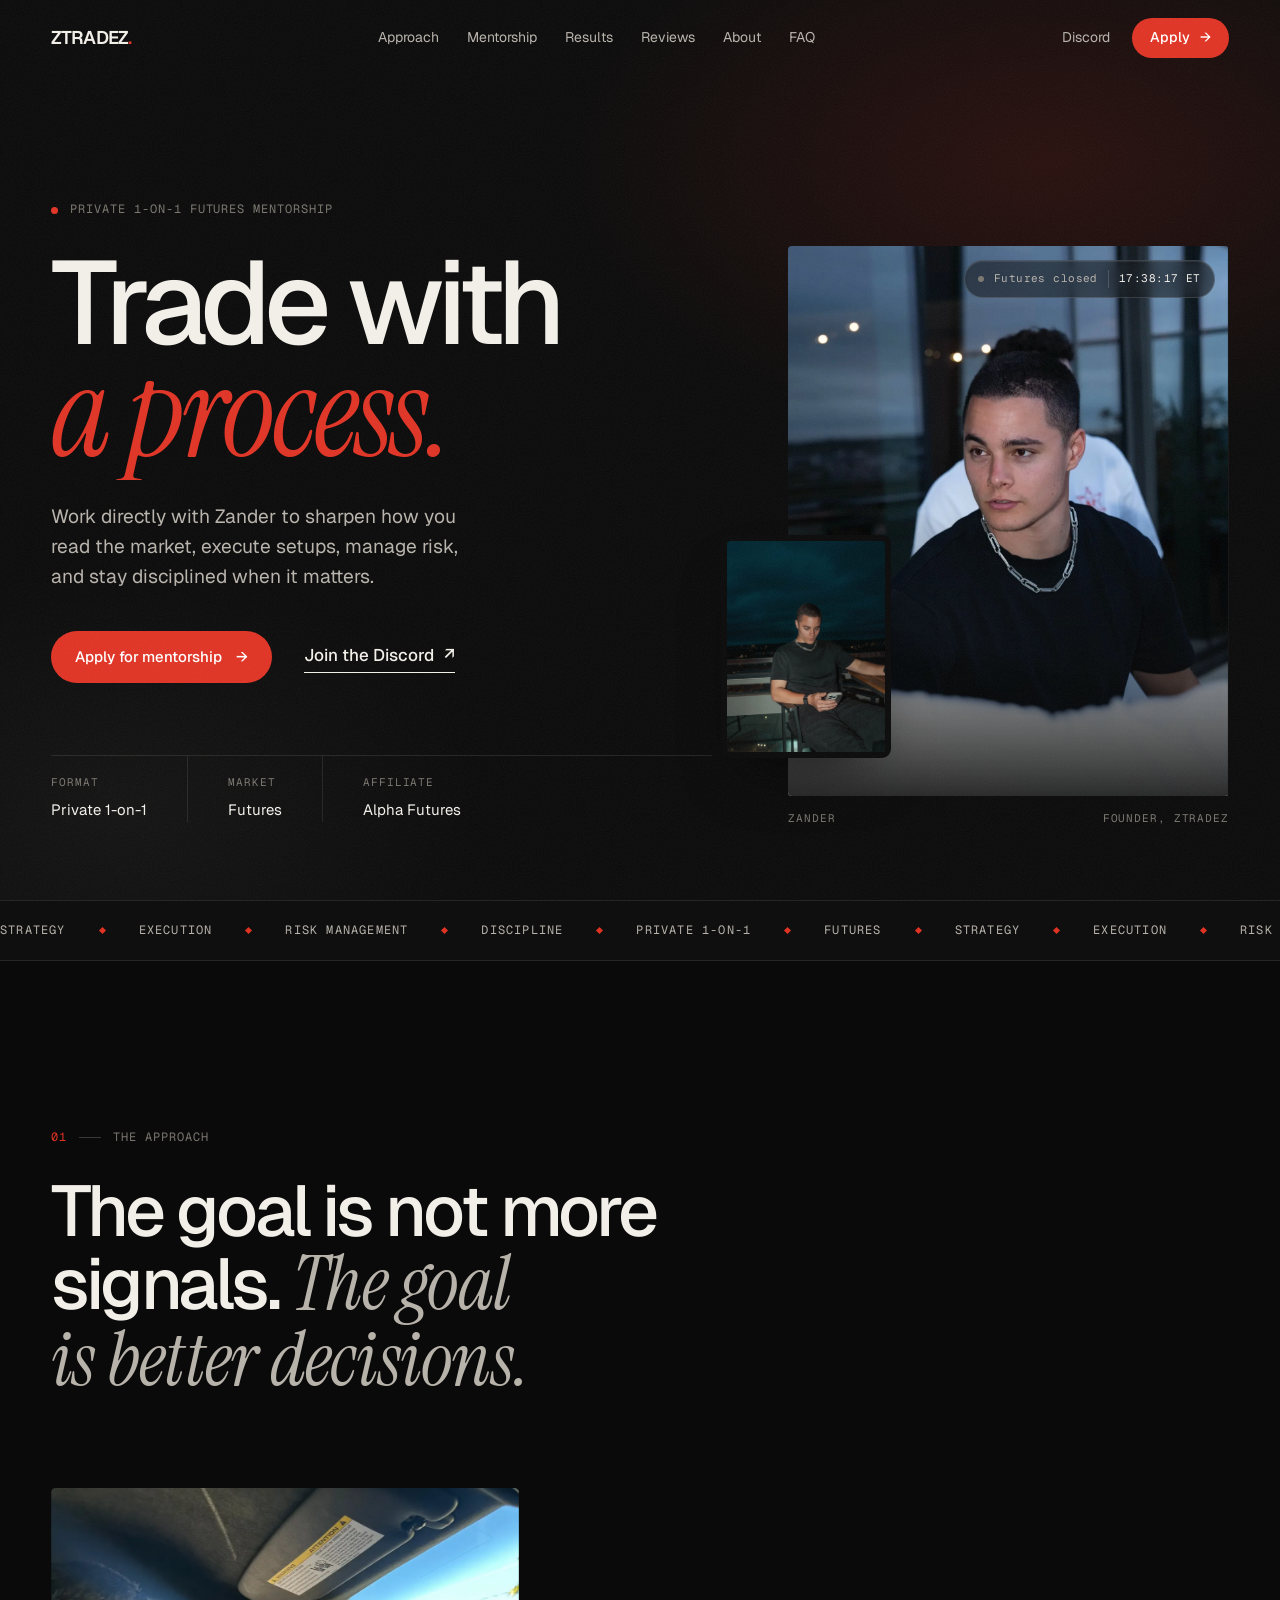
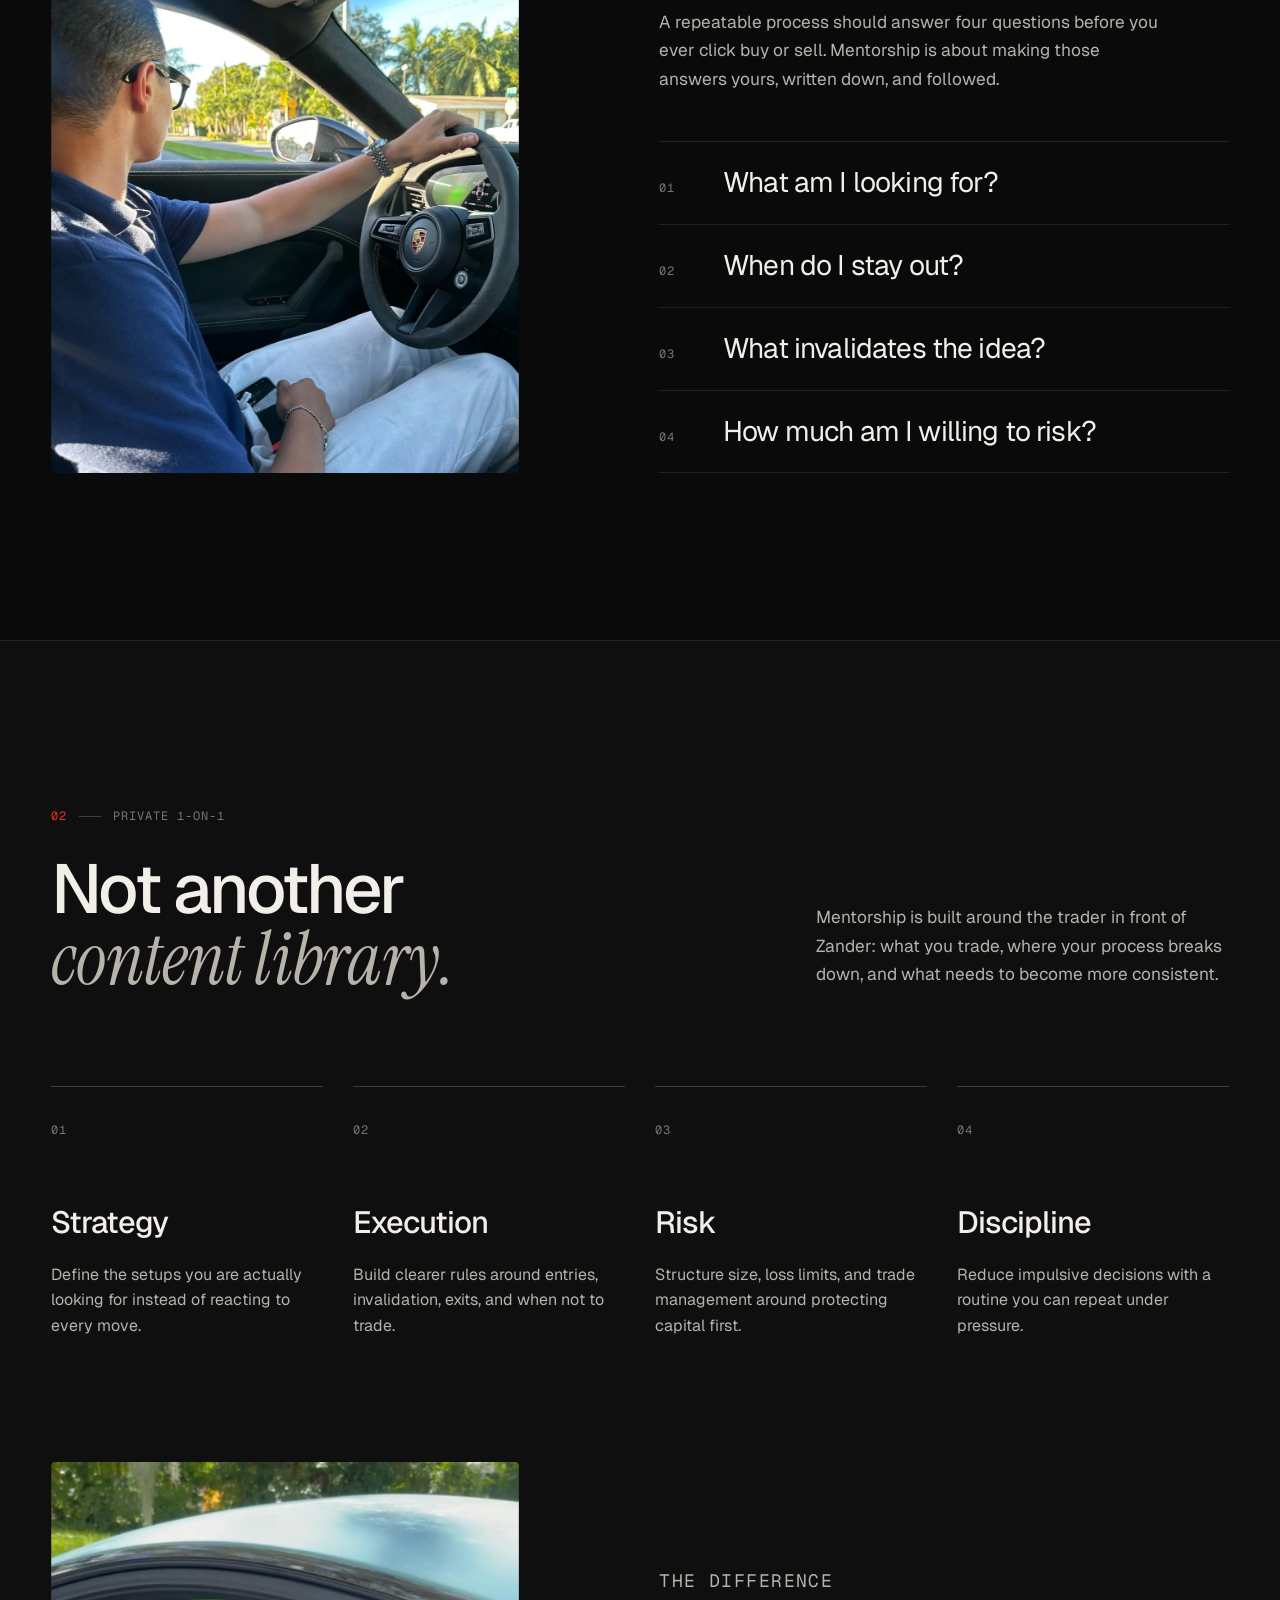
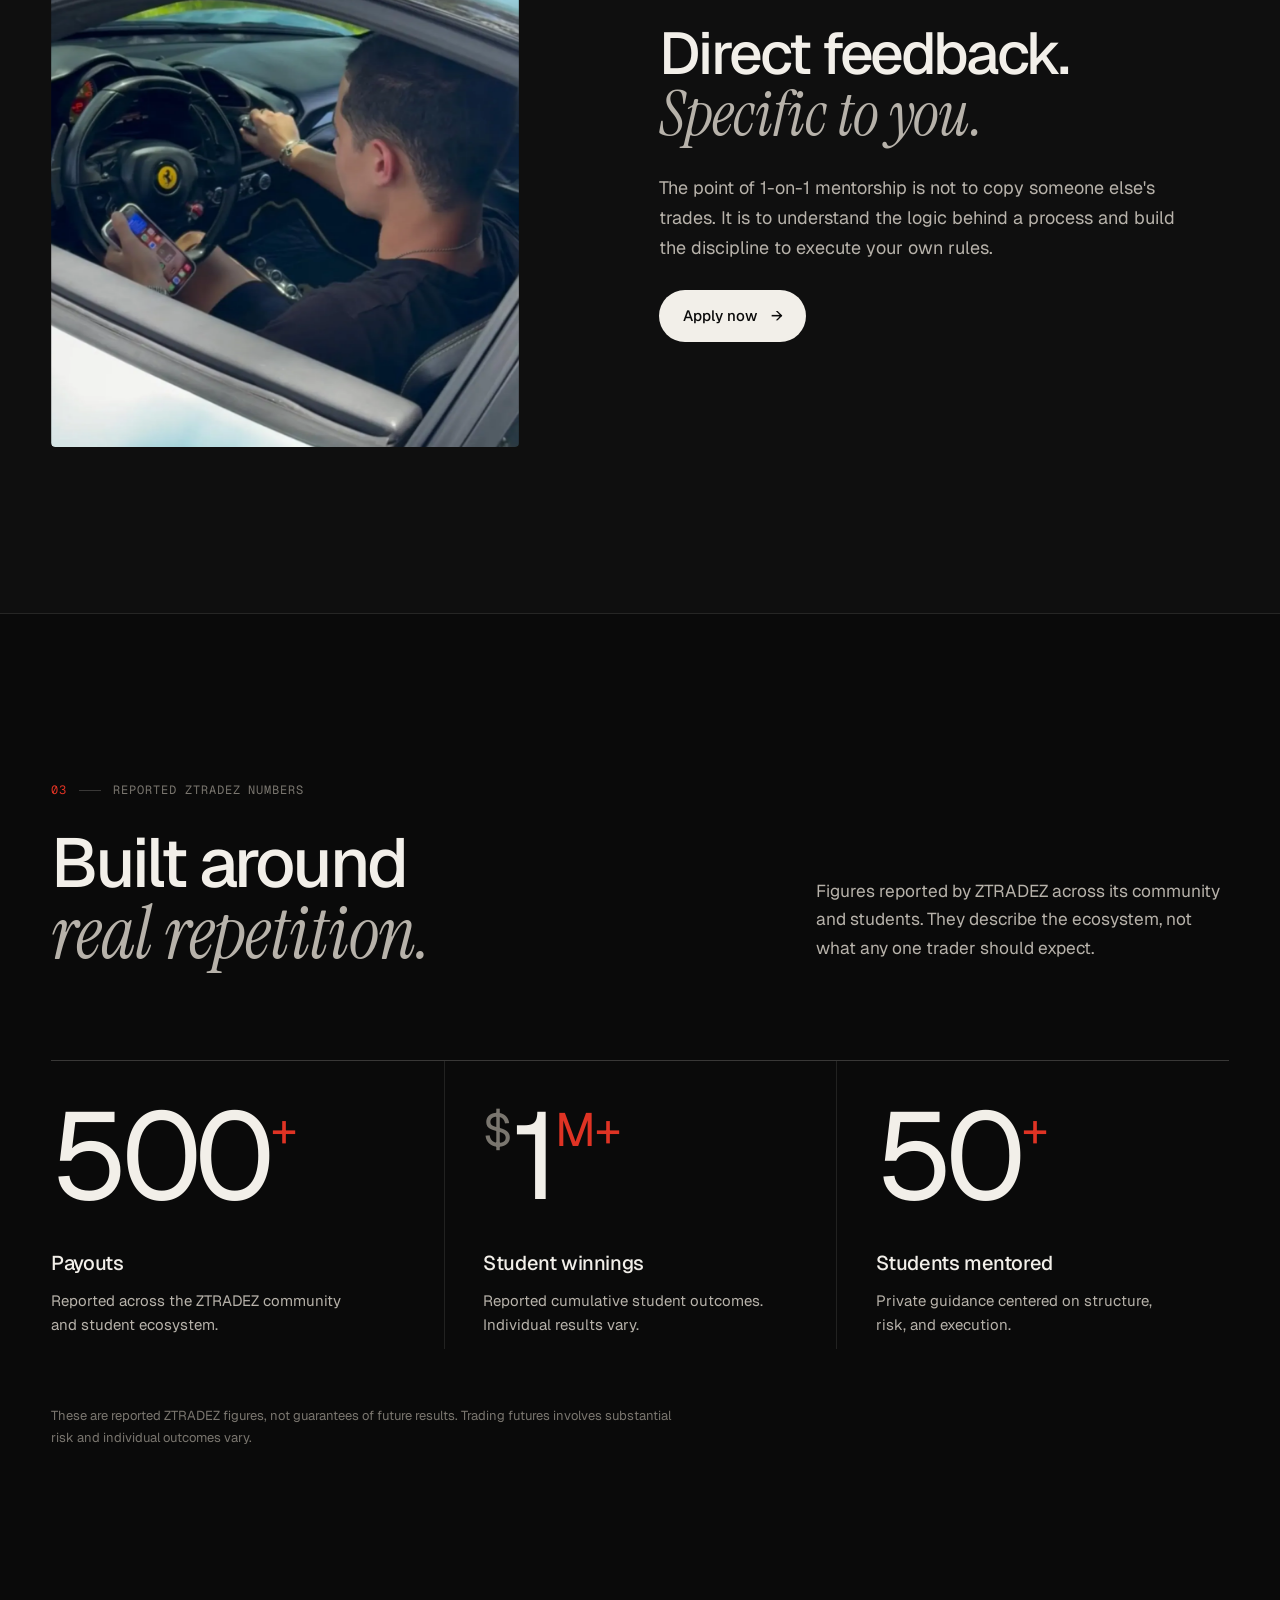
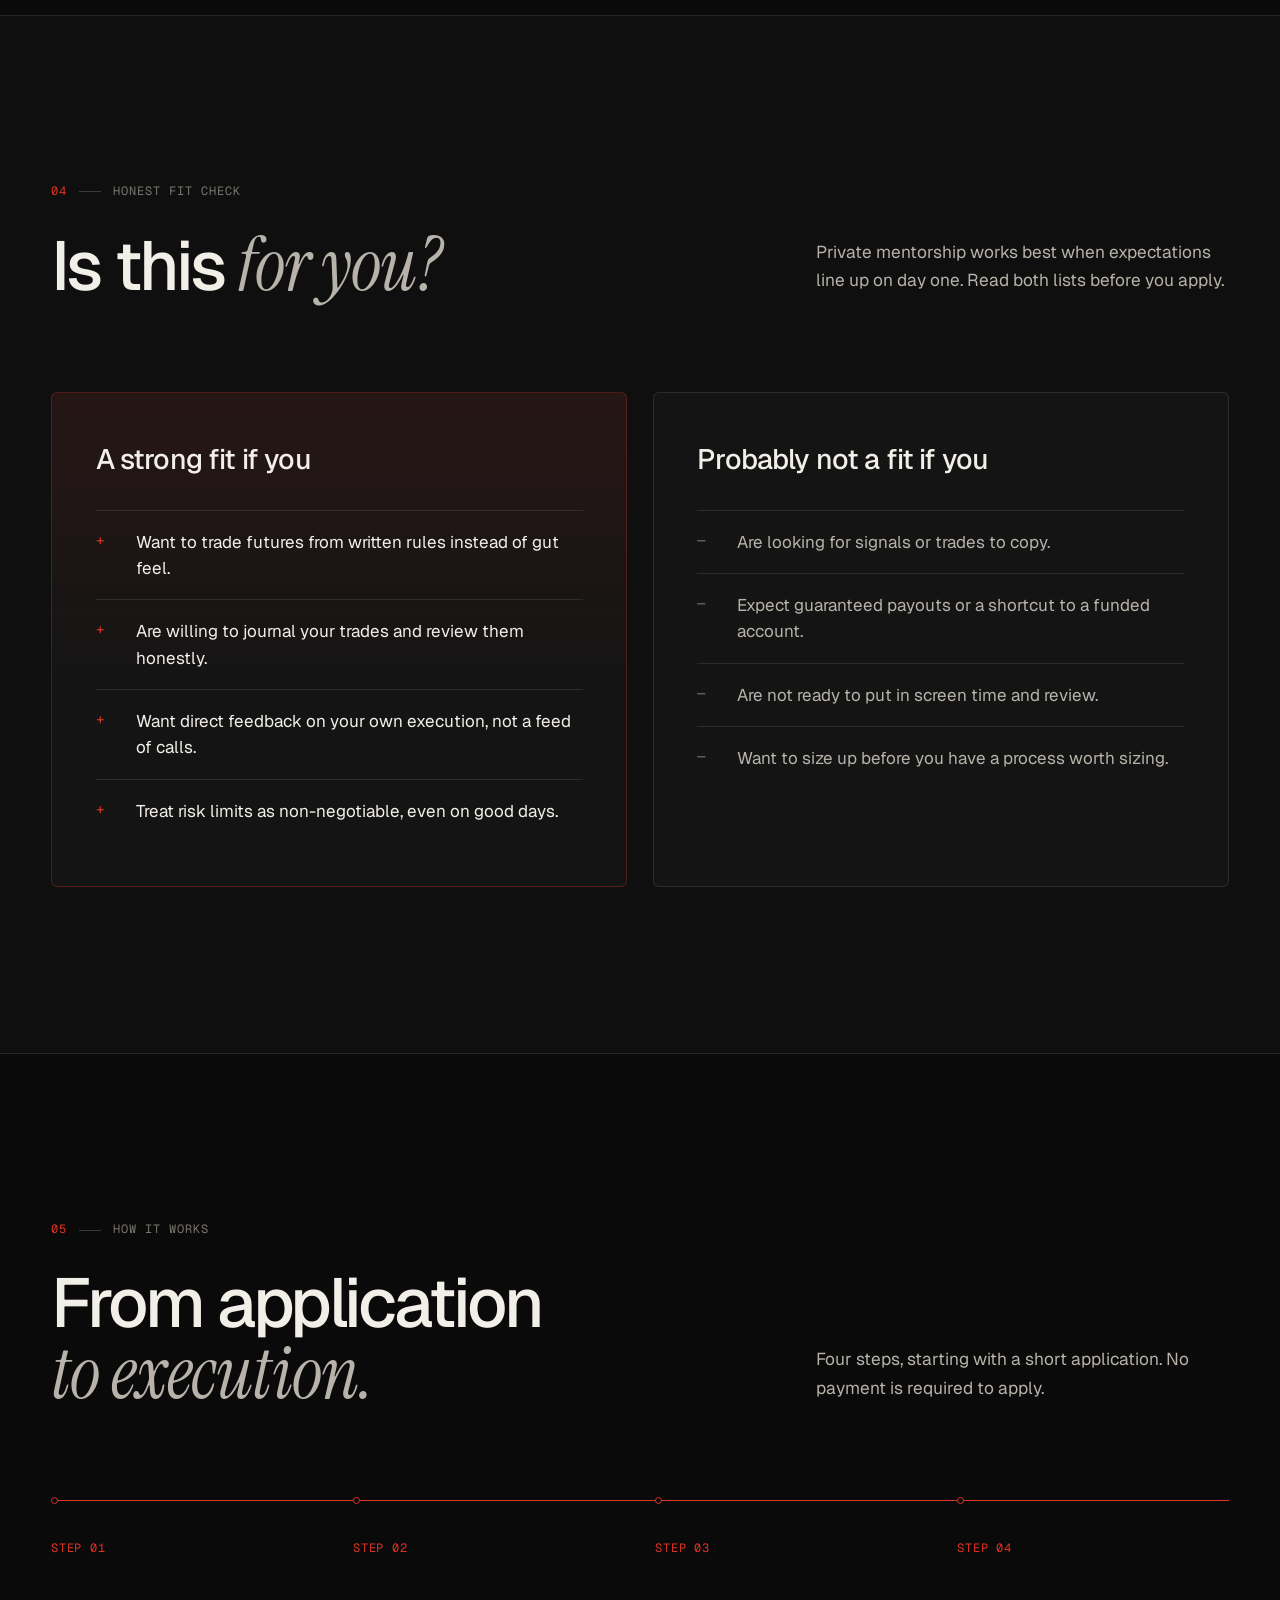
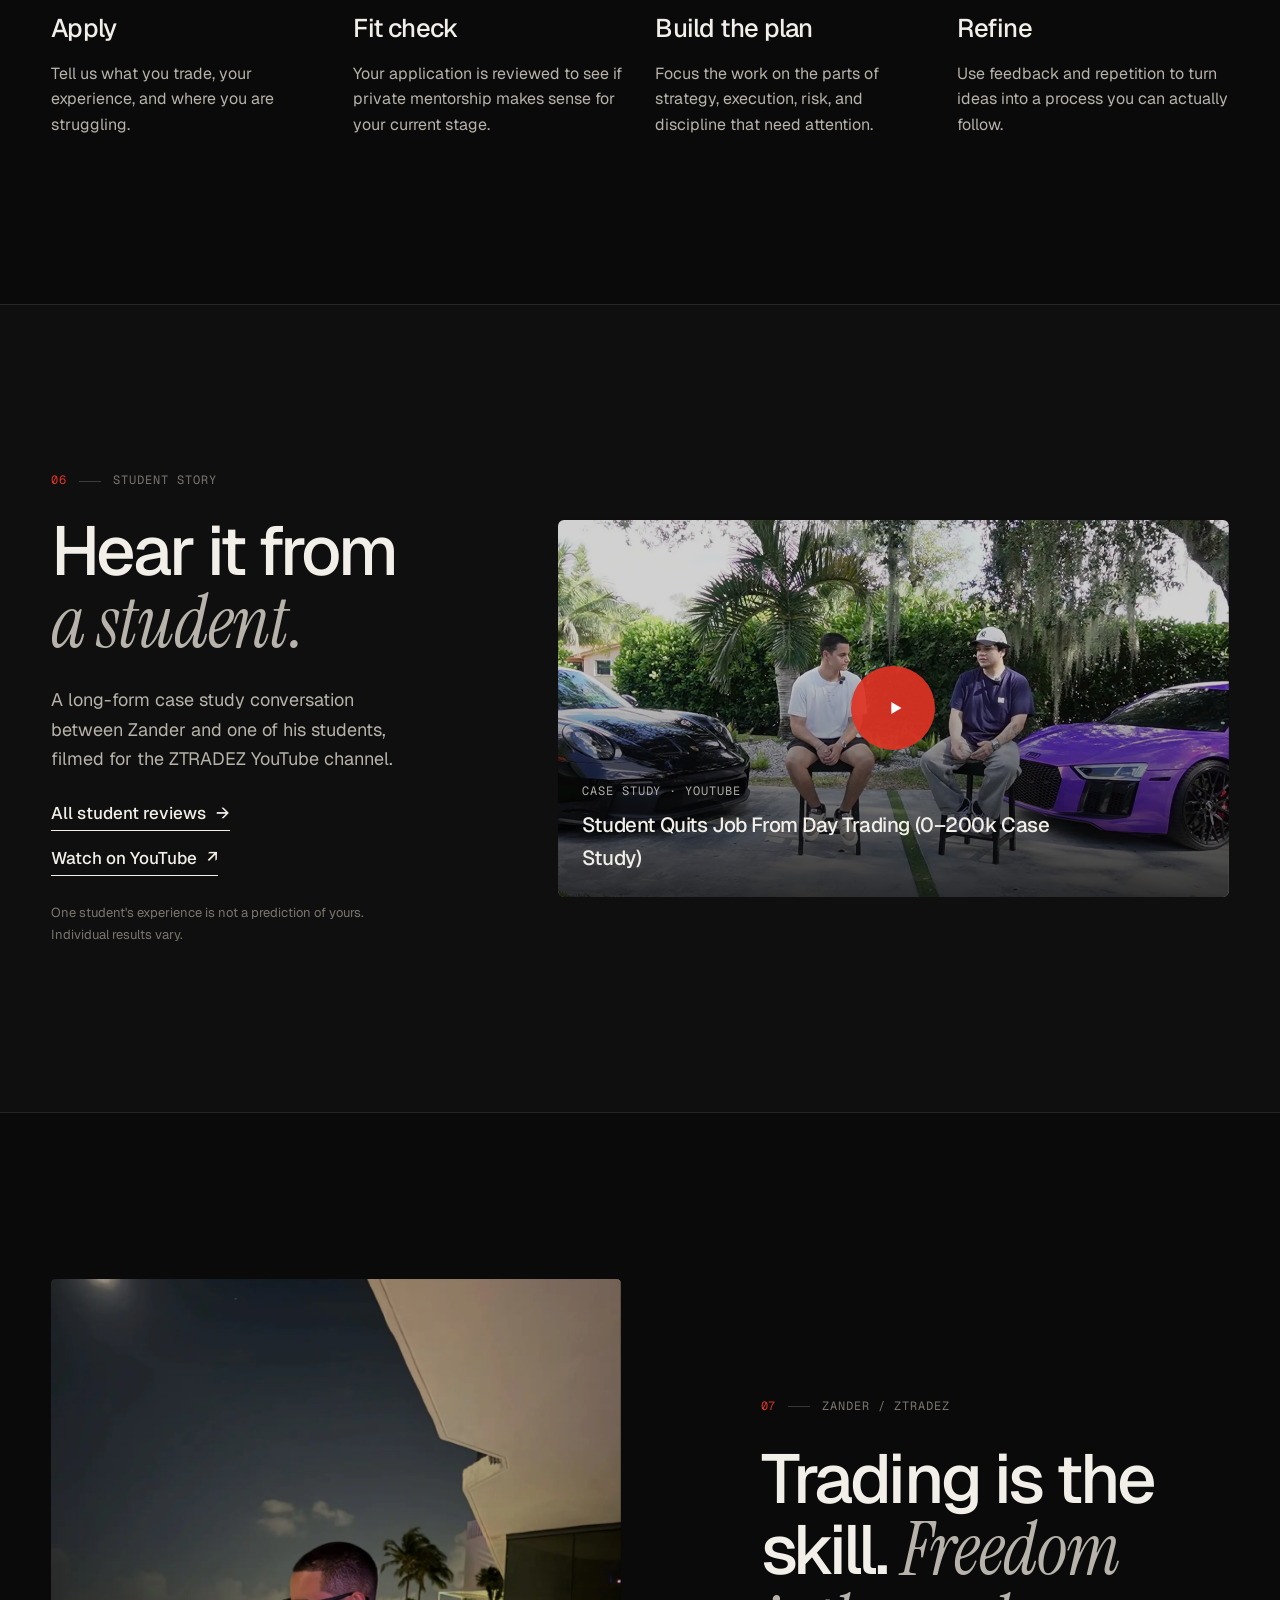
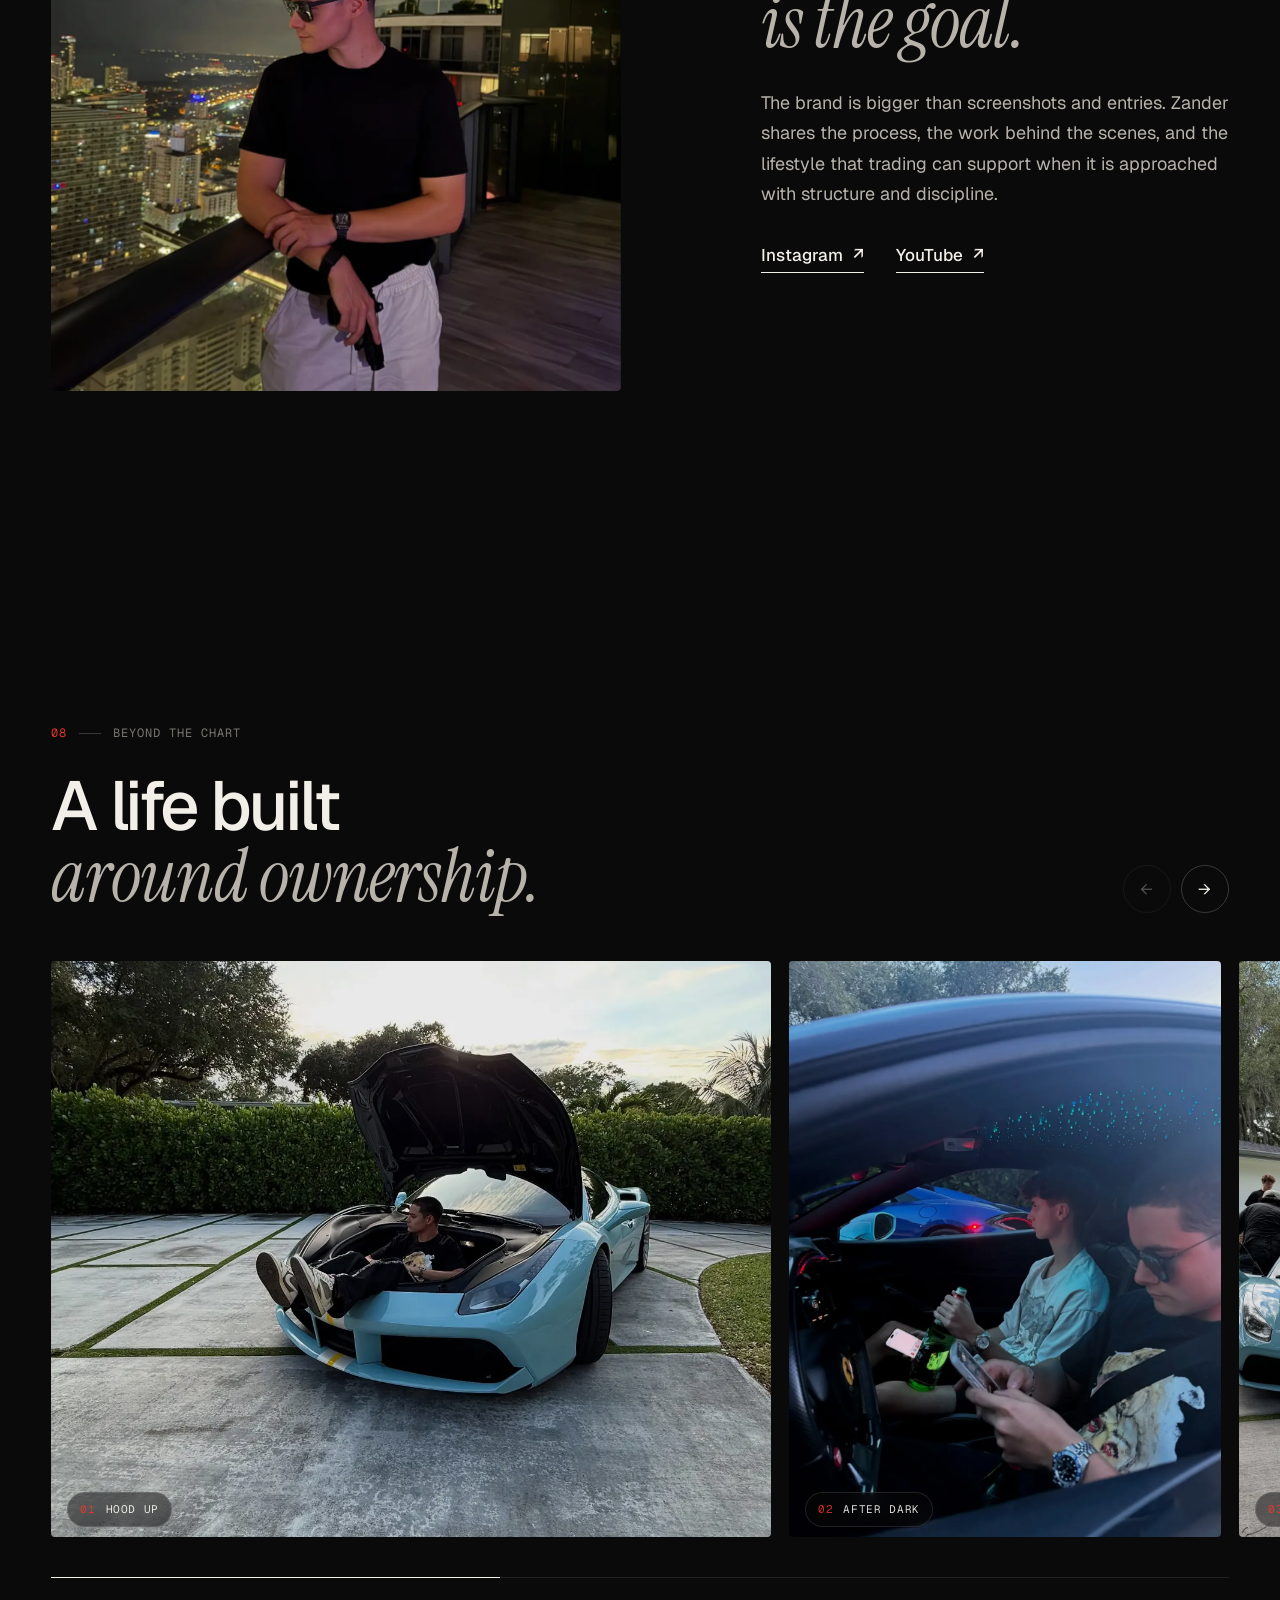
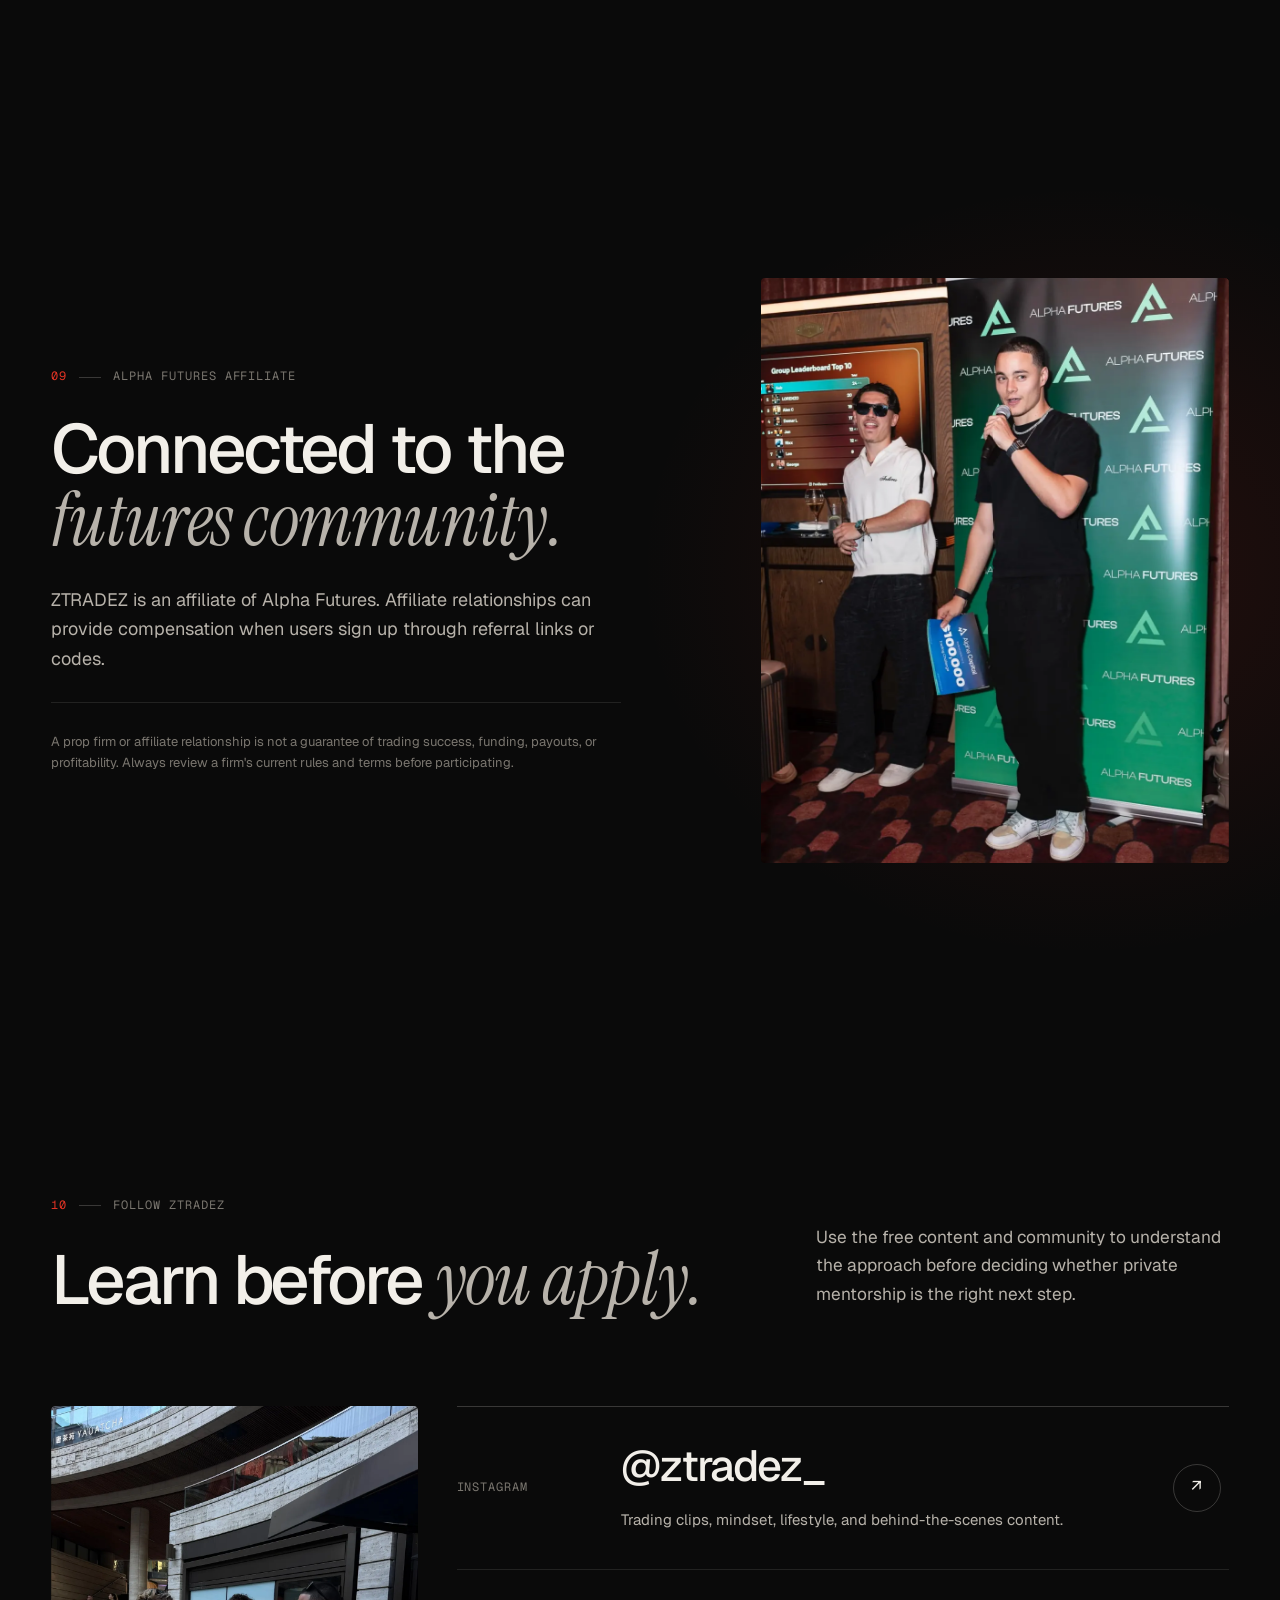
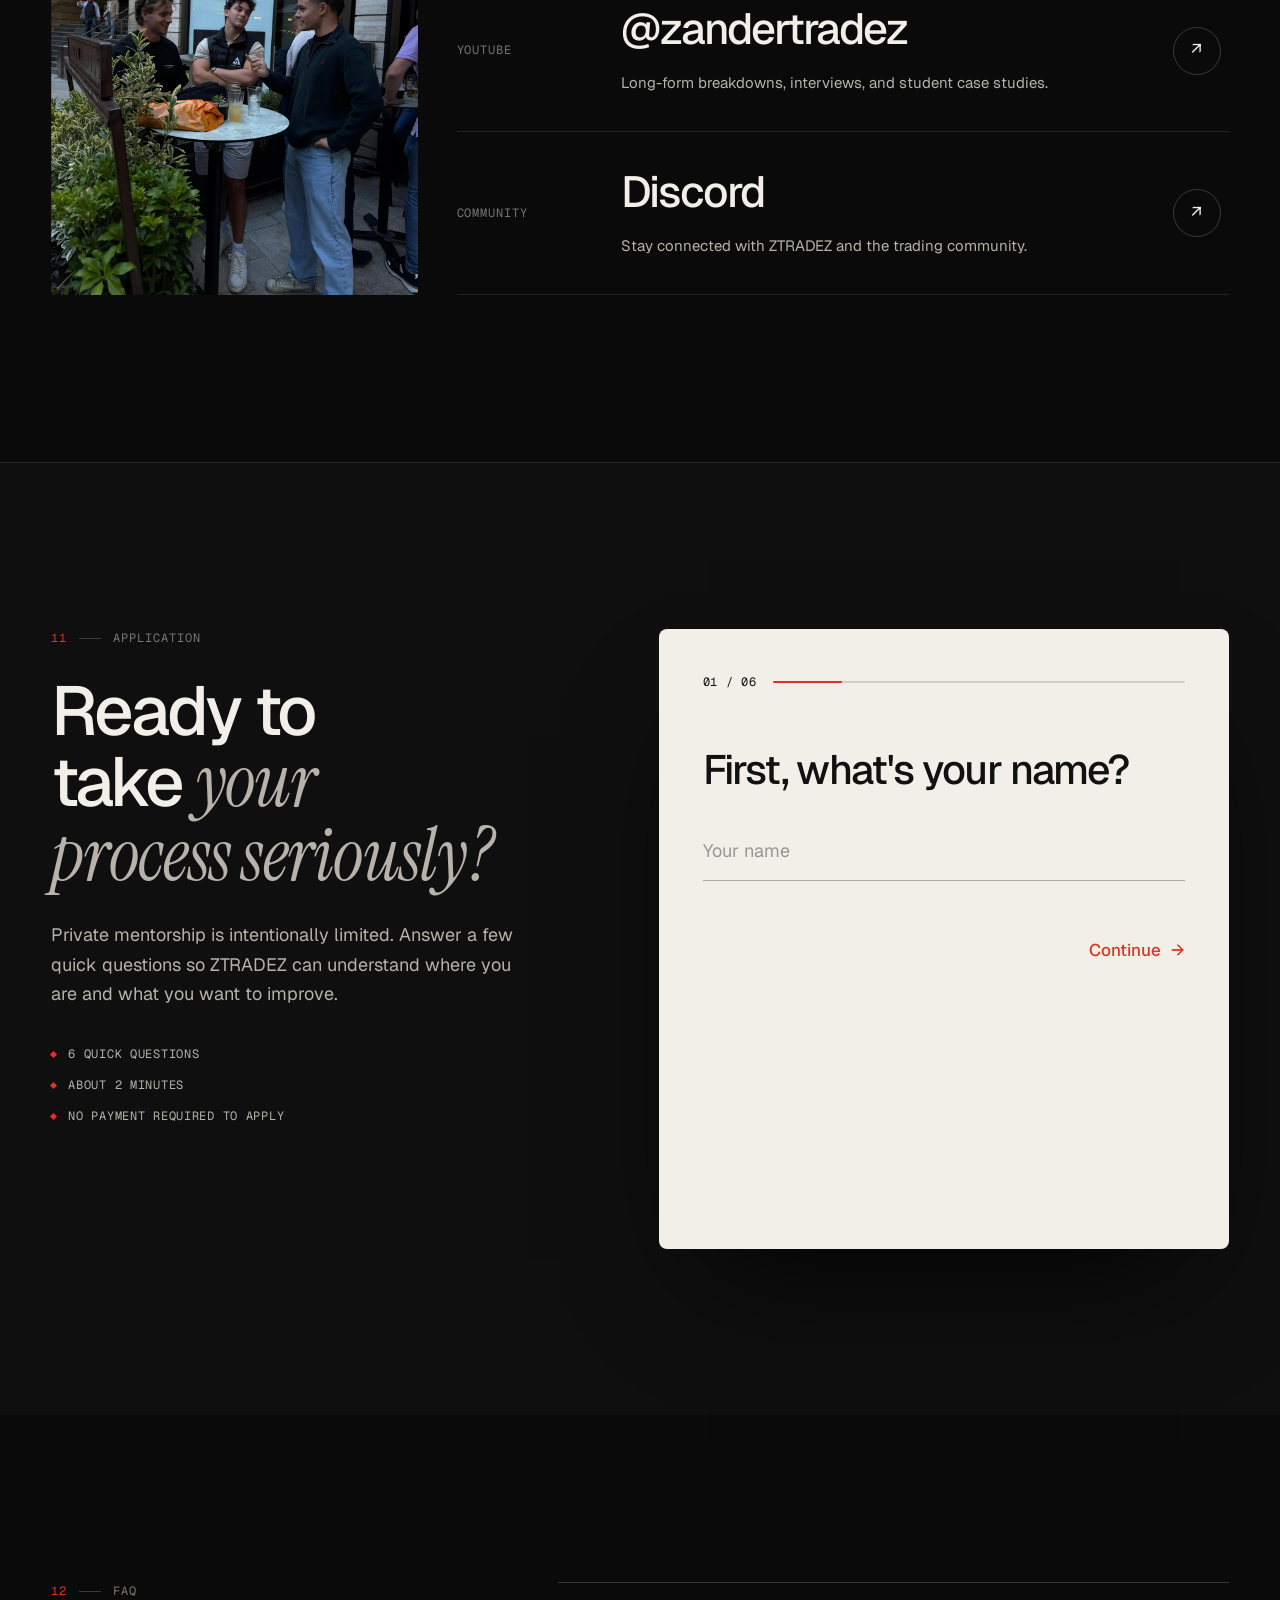
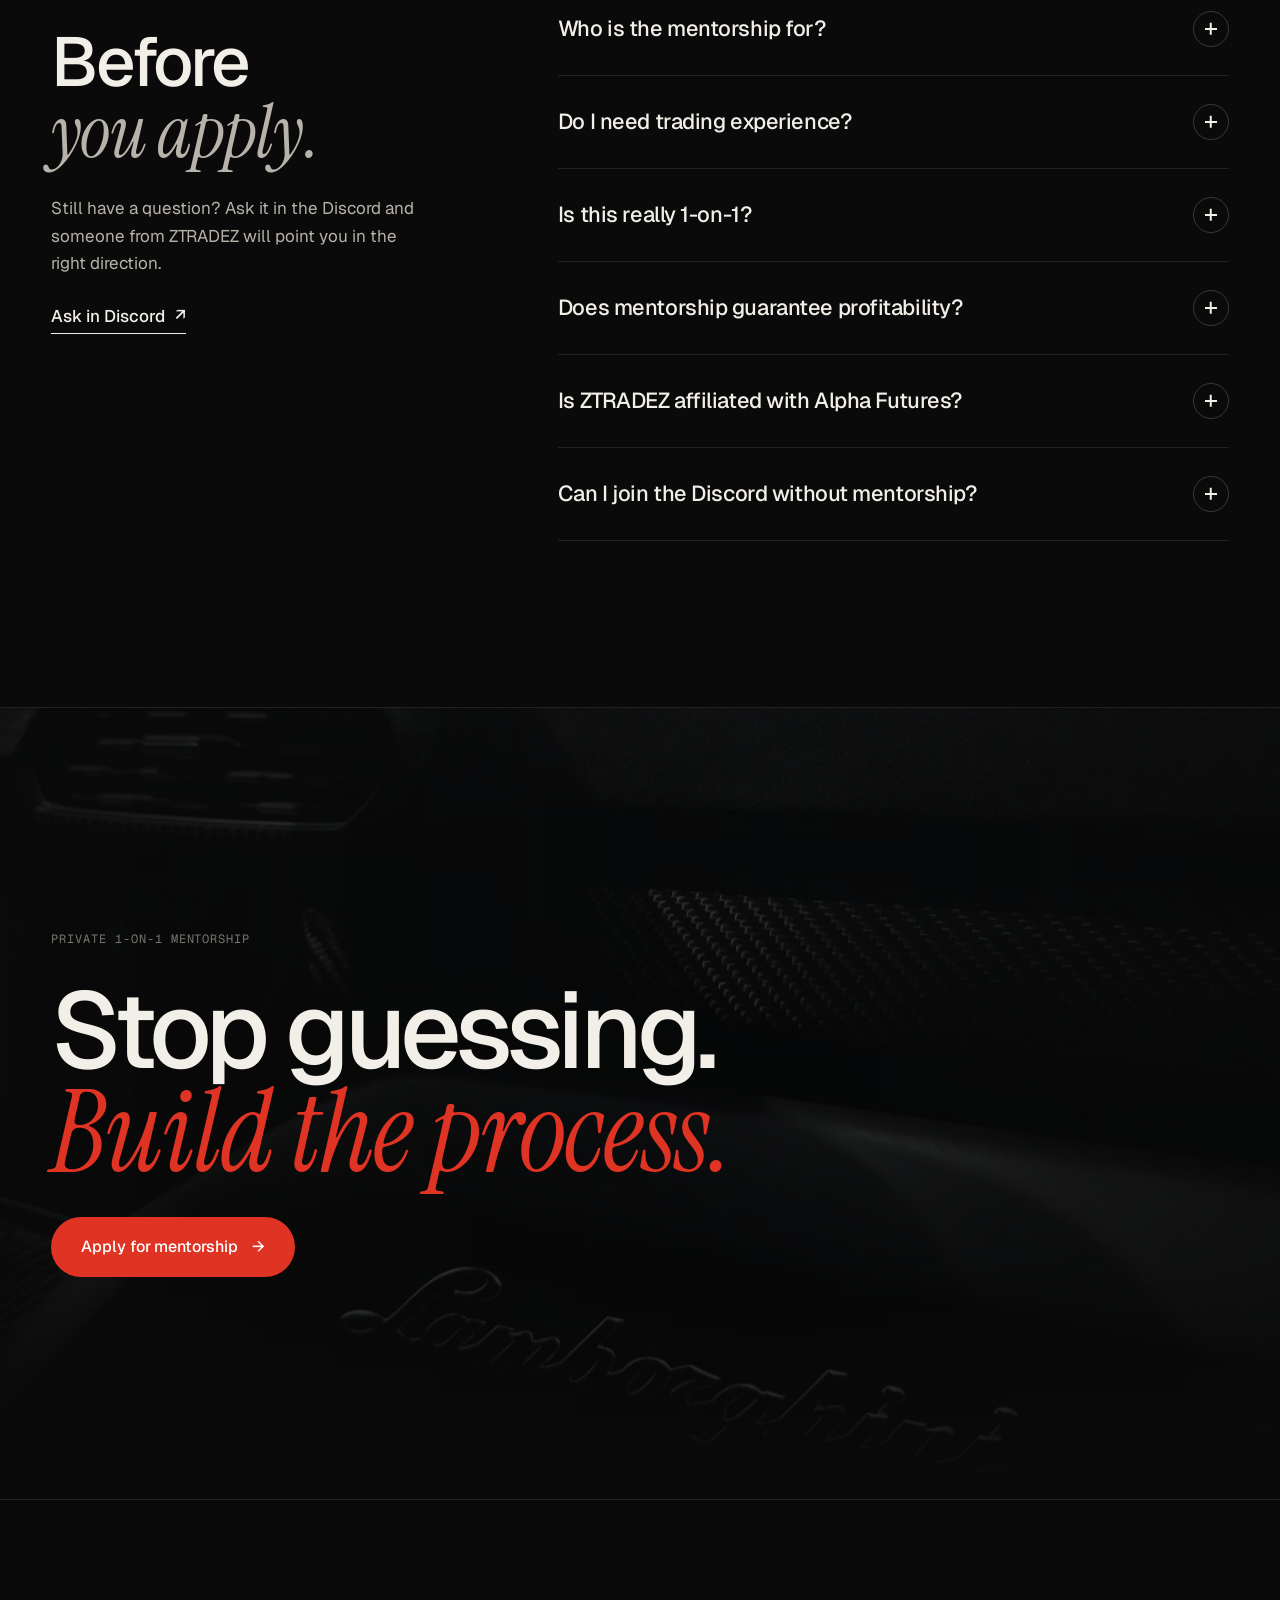
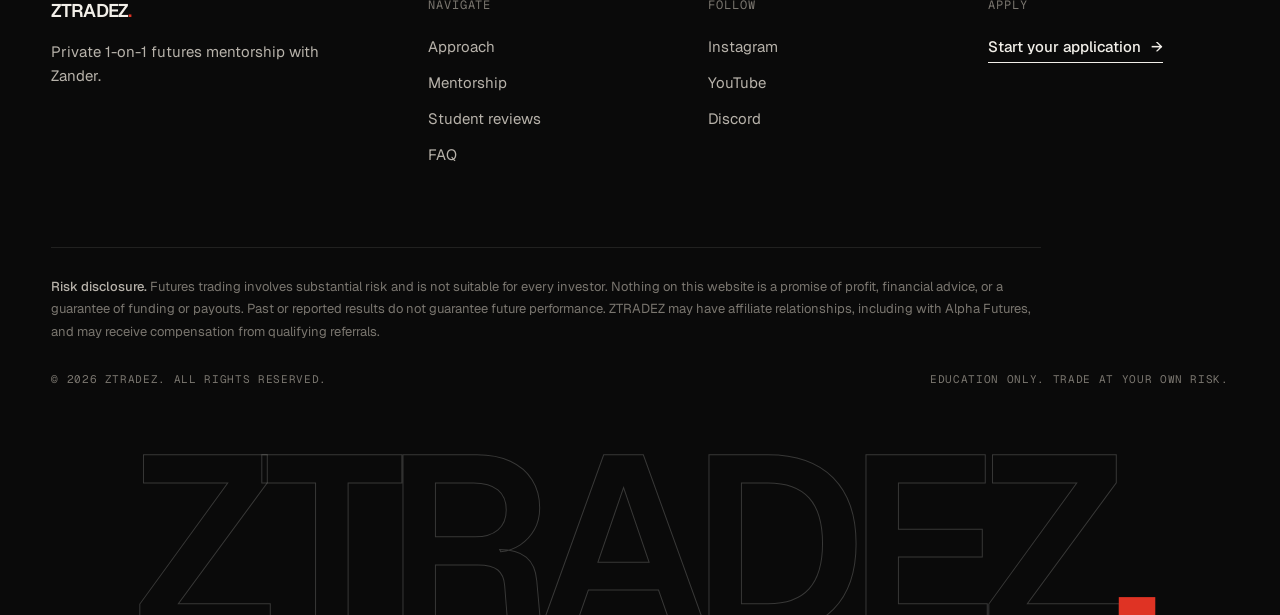
==== commit dae11c55: "Add thank-you, student reviews and redesigned 404 pages - thank-you.html: animated confirmation, rec" ====
--- a/index.html
+++ b/index.html
@@ -36,7 +36,7 @@
         <a href="#approach">Approach</a>
         <a href="#mentorship">Mentorship</a>
         <a href="#results">Results</a>
-        <a href="#story">Student story</a>
+        <a href="reviews.html">Reviews</a>
         <a href="#about">About</a>
         <a href="#faq">FAQ</a>
       </nav>
@@ -53,7 +53,7 @@
       <a href="#approach"><span>01</span>Approach</a>
       <a href="#mentorship"><span>02</span>Mentorship</a>
       <a href="#results"><span>03</span>Results</a>
-      <a href="#story"><span>04</span>Student story</a>
+      <a href="reviews.html"><span>04</span>Reviews</a>
       <a href="#about"><span>05</span>About</a>
       <a href="#faq"><span>06</span>FAQ</a>
       <div class="mobile-menu-foot">
@@ -265,12 +265,15 @@
           <p class="kicker reveal"><span class="idx">06</span>Student story</p>
           <h2 class="reveal">Hear it from <em>a student.</em></h2>
           <p class="reveal">A long-form case study conversation between Zander and one of his students, filmed for the ZTRADEZ YouTube channel.</p>
-          <a class="link-arrow reveal" href="https://www.youtube.com/watch?v=iGrLc4omf30" target="_blank" rel="noopener noreferrer">Watch on YouTube <span aria-hidden="true">↗</span></a>
+          <div class="story-links reveal">
+            <a class="link-arrow" href="reviews.html">All student reviews <span aria-hidden="true">→</span></a>
+            <a class="link-arrow" href="https://www.youtube.com/watch?v=iGrLc4omf30" target="_blank" rel="noopener noreferrer">Watch on YouTube <span aria-hidden="true">↗</span></a>
+          </div>
           <p class="fine reveal">One student's experience is not a prediction of yours. Individual results vary.</p>
         </div>
         <div class="video reveal reveal-img">
           <button class="video-facade" type="button" data-video="iGrLc4omf30" aria-label="Play: Student Quits Job From Day Trading (0–200k Case Study)">
-            <img src="assets/photos/interview-poster.webp" width="1280" height="720" loading="lazy" decoding="async" alt="" />
+            <img src="assets/photos/case-study-quits-job.webp" width="1280" height="720" loading="lazy" decoding="async" alt="" />
             <span class="video-play" aria-hidden="true"><svg viewBox="0 0 24 24" width="22" height="22"><path d="M8 5.5v13l11-6.5z" fill="currentColor"/></svg></span>
             <span class="video-meta"><span class="kicker">Case study · YouTube</span><strong>Student Quits Job From Day Trading (0–200k Case Study)</strong></span>
           </button>
@@ -407,7 +410,7 @@
           </ul>
         </div>
 
-        <form class="application reveal" id="mentorshipForm" name="mentorship-application" method="POST" data-netlify="true" netlify-honeypot="bot-field" novalidate>
+        <form class="paper application reveal" id="mentorshipForm" name="mentorship-application" method="POST" action="/thank-you.html" data-netlify="true" netlify-honeypot="bot-field" novalidate>
           <input type="hidden" name="form-name" value="mentorship-application" />
           <p class="visually-hidden"><label>Don't fill this out: <input name="bot-field" tabindex="-1" autocomplete="off" /></label></p>
 
@@ -481,12 +484,6 @@
 
           <p class="form-error" id="formError" role="alert" hidden></p>
 
-          <div class="form-success" aria-live="polite">
-            <div class="success-mark" aria-hidden="true"><svg viewBox="0 0 24 24" width="22" height="22"><path d="M5 12.5l4.2 4.2L19 7" fill="none" stroke="currentColor" stroke-width="2.2" stroke-linecap="round" stroke-linejoin="round"/></svg></div>
-            <h3>Application received.</h3>
-            <p>Thanks for applying. If private mentorship looks like a good fit, you'll be contacted with next steps.</p>
-            <a class="link-arrow" href="https://discord.com/invite/qkc7znma6t" target="_blank" rel="noopener noreferrer">Join the Discord while you wait <span aria-hidden="true">↗</span></a>
-          </div>
         </form>
       </div>
     </section>
@@ -533,7 +530,7 @@
           <p class="kicker">Navigate</p>
           <a href="#approach">Approach</a>
           <a href="#mentorship">Mentorship</a>
-          <a href="#story">Student story</a>
+          <a href="reviews.html">Student reviews</a>
           <a href="#faq">FAQ</a>
         </nav>
         <div class="footer-col">
--- a/styles.css
+++ b/styles.css
@@ -426,7 +426,8 @@
 .story-grid { display: grid; grid-template-columns: repeat(12, minmax(0, 1fr)); gap: clamp(24px, 3vw, 48px); align-items: center; }
 .story-copy { grid-column: 1 / span 4; display: grid; gap: 26px; justify-items: start; }
 .story-copy > p:not(.kicker):not(.fine) { color: var(--ink-2); font-size: 1.125rem; line-height: 1.65; }
-.video { grid-column: 6 / span 7; border-radius: 6px; overflow: hidden; background: #000; aspect-ratio: 16 / 9; position: relative; box-shadow: 0 50px 100px -40px rgba(0, 0, 0, .9); }
+.story-grid .video { grid-column: 6 / span 7; }
+.video { border-radius: 6px; overflow: hidden; background: #000; aspect-ratio: 16 / 9; position: relative; box-shadow: 0 50px 100px -40px rgba(0, 0, 0, .9); }
 .video iframe { position: absolute; inset: 0; width: 100%; height: 100%; border: 0; }
 .video-facade { position: absolute; inset: 0; width: 100%; height: 100%; display: block; text-align: left; }
 .video-facade img { width: 100%; height: 100%; object-fit: cover; transition: transform 1.2s var(--ease), filter .6s ease; filter: saturate(.9) brightness(.82); }
@@ -452,6 +453,7 @@
 .about-copy { grid-column: 8 / span 5; display: grid; gap: 28px; justify-items: start; }
 .about-copy > p:not(.kicker) { color: var(--ink-2); font-size: 1.125rem; line-height: 1.7; max-width: 44ch; }
 .about-links { display: flex; gap: 32px; margin-top: 4px; }
+.story-links { display: flex; flex-wrap: wrap; gap: 14px 32px; }
 
 /* Gallery */
 .gallery { padding-bottom: calc(var(--section-y) * .8); }
@@ -531,15 +533,14 @@
 .apply-notes li { display: flex; align-items: center; gap: 12px; }
 .apply-notes li::before { content: ""; width: 5px; height: 5px; background: var(--red); transform: rotate(45deg); }
 
-.application {
-  grid-column: 7 / span 6;
+.paper {
   position: relative;
   background: var(--paper); color: var(--paper-ink);
   border-radius: 8px;
   padding: clamp(28px, 3.4vw, 48px);
-  min-height: 620px;
   box-shadow: 0 60px 120px -50px rgba(0, 0, 0, .9);
 }
+.application { grid-column: 7 / span 6; min-height: 620px; }
 .form-progress { display: grid; grid-template-columns: auto 1fr; gap: 16px; align-items: center; margin-bottom: 56px; font-family: var(--mono); font-size: .75rem; letter-spacing: .06em; font-variant-numeric: tabular-nums; }
 .form-progress-bar { height: 2px; background: var(--paper-line); overflow: hidden; border-radius: 2px; }
 .form-progress-bar i { display: block; height: 100%; width: 100%; background: var(--red); transform-origin: left; transform: scaleX(.1667); transition: transform .6s var(--ease); }
@@ -548,16 +549,16 @@
 @keyframes stepIn { from { opacity: 0; transform: translateY(14px); } to { opacity: 1; transform: none; } }
 .form-q { display: block; margin: 0 0 32px; padding: 0; font-size: clamp(1.9rem, 3.2vw, 2.8rem); font-weight: 500; line-height: 1.05; letter-spacing: -.04em; text-wrap: balance; }
 fieldset { border: 0; margin: 0; padding: 0; min-width: 0; }
-.application input[type="text"], .application input[type="email"], .application textarea {
+.paper input[type="text"], .paper input[type="email"], .paper textarea, .paper select {
   width: 100%; margin-bottom: 18px; padding: 14px 0;
   border: 0; border-bottom: 1px solid rgba(17, 17, 17, .3); border-radius: 0;
   background: transparent; color: var(--paper-ink); font-size: 1.125rem; outline: none;
   transition: border-color .3s ease;
 }
-.application ::placeholder { color: rgba(17, 17, 17, .4); }
-.application input:focus, .application textarea:focus { border-color: var(--red); }
-.application textarea { min-height: 140px; resize: vertical; line-height: 1.55; }
-.application [aria-invalid="true"] { border-color: var(--red) !important; }
+.paper ::placeholder { color: rgba(17, 17, 17, .4); }
+.paper input:focus, .paper textarea:focus, .paper select:focus { border-color: var(--red); }
+.paper textarea { min-height: 140px; resize: vertical; line-height: 1.55; }
+.paper [aria-invalid="true"] { border-color: var(--red) !important; }
 .choices { display: grid; gap: 8px; }
 .choice { position: relative; display: block; }
 .choice input { position: absolute; opacity: 0; inset: 0; margin: 0; pointer-events: none; }
@@ -618,6 +619,7 @@
 .final-cta { position: relative; overflow: hidden; min-height: min(88vh, 860px); display: flex; align-items: center; isolation: isolate; border-top: 1px solid var(--line); }
 .final-bg { position: absolute; inset: -10% 0; z-index: -2; width: 100%; height: 120%; object-fit: cover; object-position: 50% 80%; filter: saturate(.75) brightness(.72); }
 .final-cta::before { content: ""; position: absolute; inset: 0; z-index: -1; background: linear-gradient(90deg, rgba(10, 10, 10, .92) 0%, rgba(10, 10, 10, .55) 60%, rgba(10, 10, 10, .75) 100%), linear-gradient(0deg, var(--bg) 0%, transparent 30%); }
+.final-cta-dim .final-bg { filter: saturate(.55) brightness(.42); }
 .final-inner { display: grid; gap: 32px; justify-items: start; padding: 120px 0; }
 .final-inner h2 { font-size: clamp(3.2rem, 8.4vw, 8.4rem); line-height: .92; letter-spacing: -.055em; max-width: 12ch; }
 .final-inner h2 em { color: var(--red); font-size: 1.06em; }
@@ -663,6 +665,223 @@
 .lightbox-next { grid-column: 3; grid-row: 1; justify-self: center; }
 @keyframes fade { from { opacity: 0; } to { opacity: 1; } }
 
+
+/* ---------- Subpages: shared ---------- */
+.page-hero {
+  position: relative; overflow: hidden;
+  padding: calc(var(--header-h) + clamp(64px, 11vh, 128px)) 0 clamp(72px, 10vh, 120px);
+  background:
+    radial-gradient(50% 55% at 88% 8%, rgba(223, 51, 36, .14), transparent 70%),
+    radial-gradient(40% 40% at 5% 100%, rgba(242, 239, 233, .035), transparent 70%);
+  border-bottom: 1px solid var(--line);
+}
+.page-hero > .shell { position: relative; z-index: 1; display: grid; gap: 28px; justify-items: start; }
+.page-title { font-size: clamp(3.2rem, 8.2vw, 8.2rem); line-height: .92; letter-spacing: -.055em; font-weight: 500; max-width: 13ch; text-wrap: balance; }
+.page-title em { color: var(--red); font-size: 1.06em; letter-spacing: -.025em; }
+.page-lede { max-width: 48ch; color: var(--ink-2); font-size: clamp(1.1rem, 1.5vw, 1.3rem); line-height: 1.55; text-wrap: pretty; }
+.page-hero .hero-meta { margin-top: 12px; }
+.page-actions { display: flex; flex-wrap: wrap; align-items: center; gap: 18px 32px; margin-top: 8px; }
+.site-footer-compact { padding-top: 0; }
+.site-footer-compact .risk { margin-top: 0; padding-top: 48px; border-top: 0; }
+.site-footer-compact .footer-bottom { padding-bottom: 40px; }
+@keyframes draw { to { stroke-dashoffset: 0; } }
+
+/* ---------- Thank-you ---------- */
+.ty-hero { min-height: min(92svh, 920px); display: flex; align-items: flex-end; }
+.ty-chart { position: absolute; left: 0; right: 0; bottom: 0; height: 62%; pointer-events: none; -webkit-mask-image: linear-gradient(90deg, transparent 0%, rgba(0, 0, 0, .25) 35%, #000 70%); mask-image: linear-gradient(90deg, transparent 0%, rgba(0, 0, 0, .25) 35%, #000 70%); }
+.ty-chart svg { width: 100%; height: 100%; display: block; }
+.ty-grid-lines { stroke: var(--line); stroke-width: 1; fill: none; }
+.ty-area { fill: url(#tyFade); opacity: 0; }
+.ty-line { fill: none; stroke: var(--red); stroke-width: 2; stroke-dasharray: 1; stroke-dashoffset: 1; }
+.ty-chart-dot { position: absolute; right: 0; top: 10%; width: 12px; height: 12px; margin: -6px 2px 0 0; border-radius: 50%; background: var(--red); opacity: 0; }
+.is-ready .ty-line { animation: draw 2.8s var(--ease-io) .6s forwards; }
+.is-ready .ty-area { animation: fade 1.6s ease 2.2s forwards; }
+.is-ready .ty-chart-dot { animation: fade .4s ease 3.2s forwards, live 2.2s ease-out 3.4s infinite; }
+@keyframes fadeTo1 { to { opacity: 1; } }
+.ty-mark { display: block; }
+.ty-mark circle { fill: rgba(223, 51, 36, .08); stroke: var(--red); stroke-width: 2; stroke-dasharray: 1; stroke-dashoffset: 1; }
+.ty-mark path { fill: none; stroke: var(--ink); stroke-width: 3; stroke-linecap: round; stroke-linejoin: round; stroke-dasharray: 1; stroke-dashoffset: 1; }
+.is-ready .ty-mark circle { animation: draw 1.1s var(--ease) .45s forwards; }
+.is-ready .ty-mark path { animation: draw .7s var(--ease) 1.15s forwards; }
+.ty-hero .page-title { max-width: 14ch; }
+
+.ty-grid { display: grid; grid-template-columns: repeat(12, minmax(0, 1fr)); gap: clamp(24px, 3vw, 48px); align-items: start; }
+.ty-next { grid-column: 1 / span 5; display: grid; gap: 28px; justify-items: start; }
+.ty-grid.no-recap .ty-next { grid-column: 1 / span 8; }
+.recap { grid-column: 7 / span 6; }
+.timeline { list-style: none; margin: 16px 0 0; padding: 0; width: 100%; }
+.timeline li { position: relative; padding: 0 0 38px 48px; }
+.timeline li::before { content: ""; position: absolute; left: 11.5px; top: 30px; bottom: 4px; width: 1px; background: var(--line-2); }
+.timeline li:last-child { padding-bottom: 0; }
+.timeline li:last-child::before { display: none; }
+.timeline li.done::before { background: linear-gradient(var(--red), var(--line-2)); }
+.tl-dot { position: absolute; left: 0; top: 0; width: 24px; height: 24px; border-radius: 50%; border: 1px solid var(--line-2); background: var(--bg); display: grid; place-items: center; color: #fff; }
+.timeline li.done .tl-dot { background: var(--red); border-color: var(--red); }
+.timeline li.current .tl-dot { border-color: var(--red); }
+.timeline li.current .tl-dot::after { content: ""; width: 8px; height: 8px; border-radius: 50%; background: var(--red); animation: live 2.2s ease-out infinite; }
+.tl-when { display: block; font-family: var(--mono); font-size: .6875rem; letter-spacing: .08em; text-transform: uppercase; color: var(--ink-3); margin-bottom: 8px; line-height: 24px; }
+.timeline li.done .tl-when, .timeline li.current .tl-when { color: var(--red); }
+.timeline h3 { font-size: clamp(1.3rem, 1.8vw, 1.6rem); letter-spacing: -.025em; }
+.timeline p { margin-top: 8px; color: var(--ink-2); font-size: 1rem; max-width: 42ch; }
+
+.recap-head { display: flex; justify-content: space-between; align-items: baseline; flex-wrap: wrap; gap: 8px 16px; padding-bottom: 22px; border-bottom: 1px solid var(--paper-line); }
+.recap-head h2 { font-size: clamp(1.6rem, 2.4vw, 2.1rem); letter-spacing: -.035em; line-height: 1.1; }
+.recap-head span, .recap dt { font-family: var(--mono); font-size: .6875rem; letter-spacing: .06em; text-transform: uppercase; color: rgba(17, 17, 17, .55); }
+.recap dl { margin: 0; }
+.recap-row { display: grid; grid-template-columns: 150px 1fr; gap: 16px; padding: 16px 0; border-bottom: 1px solid var(--paper-line); }
+.recap dt { padding-top: 4px; }
+.recap dd { margin: 0; font-weight: 500; overflow-wrap: anywhere; }
+.recap dd.quote { font-family: var(--serif); font-style: italic; font-weight: 400; font-size: 1.4rem; line-height: 1.3; letter-spacing: -.01em; }
+.recap-foot { display: flex; justify-content: space-between; align-items: center; flex-wrap: wrap; gap: 12px 24px; margin-top: 22px; font-size: .875rem; color: rgba(17, 17, 17, .6); }
+.recap-foot .link-arrow { color: var(--paper-ink); }
+
+.ty-wait { background: var(--bg-2); border-top: 1px solid var(--line); }
+.wait-grid { display: grid; grid-template-columns: repeat(3, minmax(0, 1fr)); gap: clamp(12px, 1.4vw, 20px); }
+.wait-card { position: relative; display: block; aspect-ratio: 4 / 5; overflow: hidden; border-radius: 6px; isolation: isolate; background: var(--panel); }
+.wait-card img { position: absolute; inset: 0; z-index: -2; width: 100%; height: 100%; object-fit: cover; filter: brightness(.68) saturate(.9); transition: transform 1.2s var(--ease), filter .6s ease; }
+.wait-card::after { content: ""; position: absolute; inset: 0; z-index: -1; background: linear-gradient(180deg, transparent 30%, rgba(8, 8, 8, .92)); }
+.wait-card:hover img { transform: scale(1.05); filter: brightness(.8) saturate(1); }
+.wait-body { position: absolute; left: 24px; right: 24px; bottom: 24px; display: grid; gap: 10px; }
+.wait-body .kicker { color: rgba(242, 239, 233, .7); }
+.wait-body strong { font-size: clamp(1.45rem, 2.1vw, 1.9rem); font-weight: 500; letter-spacing: -.035em; line-height: 1.1; max-width: 14ch; }
+.wait-arrow {
+  position: absolute; top: 18px; right: 18px; width: 44px; height: 44px; display: grid; place-items: center; border-radius: 50%;
+  background: rgba(10, 10, 10, .45); backdrop-filter: blur(10px); -webkit-backdrop-filter: blur(10px); border: 1px solid rgba(255, 255, 255, .16);
+  transition: background .35s ease, border-color .35s ease, transform .5s var(--ease);
+}
+.wait-card:hover .wait-arrow { background: var(--red); border-color: var(--red); transform: translateX(3px); }
+
+/* ---------- Reviews ---------- */
+.case-feature { display: grid; grid-template-columns: repeat(12, minmax(0, 1fr)); gap: clamp(24px, 3vw, 48px); align-items: end; }
+.case-feature .video { grid-column: 1 / span 8; }
+.case-feature-copy { grid-column: 9 / span 4; display: grid; gap: 20px; justify-items: start; padding-bottom: 8px; }
+.case-feature-copy h3 { font-size: clamp(1.6rem, 2.3vw, 2.2rem); letter-spacing: -.035em; line-height: 1.12; text-wrap: balance; }
+.case-feature-copy > p:not(.kicker) { color: var(--ink-2); }
+.case-grid { margin-top: clamp(48px, 6vw, 88px); display: grid; grid-template-columns: repeat(2, minmax(0, 1fr)); gap: clamp(24px, 3vw, 44px); }
+.case-card { display: grid; gap: 22px; align-content: start; }
+.case-meta { display: grid; gap: 12px; justify-items: start; }
+.case-meta h3 { font-size: clamp(1.2rem, 1.7vw, 1.5rem); letter-spacing: -.025em; line-height: 1.25; max-width: 32ch; text-wrap: balance; }
+.case-disclosure { margin-top: 56px; padding-top: 24px; border-top: 1px solid var(--line); }
+
+.written { background: var(--bg-2); border-block: 1px solid var(--line); }
+.review-wall { columns: 3 300px; column-gap: 20px; }
+.review-card { break-inside: avoid; margin: 0 0 20px; padding: 28px; display: grid; gap: 18px; border: 1px solid var(--line); border-radius: 8px; background: var(--panel); }
+.review-stars { color: var(--red); letter-spacing: .14em; font-size: .9rem; }
+.review-card blockquote { margin: 0; font-size: 1.125rem; line-height: 1.55; }
+.review-card figcaption { display: flex; align-items: center; gap: 12px; font-size: .875rem; line-height: 1.4; color: var(--ink-2); }
+.review-card figcaption strong { color: var(--ink); font-weight: 500; }
+.review-avatar { flex: none; width: 38px; height: 38px; display: grid; place-items: center; border-radius: 10px; border: 1px solid var(--line-2); background: var(--bg); font-family: var(--mono); font-size: .75rem; color: var(--ink); }
+.review-empty { display: none; }
+.written:not(:has(.review-card)) .review-wall { display: none; }
+.written:not(:has(.review-card)) .review-empty {
+  display: grid; grid-template-columns: auto 1fr auto; align-items: center; gap: 28px;
+  padding: clamp(28px, 3.4vw, 44px); border: 1px dashed var(--line-2); border-radius: 8px; background: rgba(242, 239, 233, .015);
+}
+.review-empty-icon { width: 64px; height: 64px; display: grid; place-items: center; border-radius: 50%; border: 1px solid var(--line-2); font-family: var(--serif); font-size: 2.6rem; line-height: 1; padding-top: 14px; color: var(--red); }
+.review-empty h3 { font-size: clamp(1.3rem, 1.8vw, 1.6rem); letter-spacing: -.025em; }
+.review-empty p { margin-top: 8px; color: var(--ink-2); max-width: 60ch; }
+
+.share-grid { display: grid; grid-template-columns: repeat(12, minmax(0, 1fr)); gap: clamp(24px, 3vw, 48px); align-items: start; }
+.share-copy { grid-column: 1 / span 5; display: grid; gap: 28px; justify-items: start; position: sticky; top: 112px; }
+.share-copy > p:not(.kicker) { color: var(--ink-2); font-size: 1.125rem; line-height: 1.65; max-width: 42ch; }
+.review-form { grid-column: 7 / span 6; }
+.field { display: grid; gap: 2px; margin: 0 0 10px; min-width: 0; border: 0; padding: 0; }
+.field-label { font-family: var(--mono); font-size: .6875rem; letter-spacing: .06em; text-transform: uppercase; color: rgba(17, 17, 17, .6); padding: 0; }
+.field-row { display: grid; grid-template-columns: 1fr 1fr; gap: 0 24px; }
+.paper select {
+  appearance: none; -webkit-appearance: none; cursor: pointer; padding-right: 28px;
+  background-image: url("data:image/svg+xml;utf8,<svg xmlns='http://www.w3.org/2000/svg' width='12' height='8' viewBox='0 0 12 8'><path d='M1 1.5l5 5 5-5' fill='none' stroke='%23111' stroke-width='1.5'/></svg>");
+  background-repeat: no-repeat; background-position: right 4px center;
+}
+.paper select:invalid { color: rgba(17, 17, 17, .4); }
+.paper option { color: var(--paper-ink); }
+.stars { display: inline-flex; flex-direction: row-reverse; justify-content: flex-end; gap: 2px; margin: 4px 0 18px; }
+.stars input { position: absolute; opacity: 0; pointer-events: none; }
+.stars label { font-size: 2rem; line-height: 1; padding: 2px; color: rgba(17, 17, 17, .18); cursor: pointer; transition: color .2s ease, transform .35s var(--ease); }
+.stars label:hover, .stars label:hover ~ label, .stars input:checked ~ label { color: var(--red); }
+.stars label:hover { transform: scale(1.15); }
+.stars input:focus-visible + label { outline: 2px solid var(--red); outline-offset: 1px; border-radius: 4px; }
+.stars[aria-invalid="true"] label { color: rgba(223, 51, 36, .3); }
+.check { display: flex; gap: 12px; align-items: flex-start; margin: 10px 0 0; font-size: .9375rem; line-height: 1.45; color: rgba(17, 17, 17, .75); cursor: pointer; }
+.check input {
+  appearance: none; -webkit-appearance: none; flex: none; width: 20px; height: 20px; margin: 0;
+  display: grid; place-items: center; border: 1px solid rgba(17, 17, 17, .35); border-radius: 5px; background: #fff; cursor: pointer;
+  transition: background .2s ease, border-color .2s ease;
+}
+.check input:checked { background: var(--paper-ink); border-color: var(--paper-ink); }
+.check input:checked::after { content: ""; width: 10px; height: 5px; margin-top: -2px; border-left: 2px solid #fff; border-bottom: 2px solid #fff; transform: rotate(-45deg); }
+.review-form .form-buttons { margin-top: 32px; }
+.review-form .form-disclaimer { margin: 0; }
+.review-form.is-sent .review-form-body { display: none; }
+.review-form.is-sent .form-success { display: flex; animation: stepIn .7s var(--ease) both; }
+.review-form .form-success { min-height: 420px; }
+
+/* ---------- 404 ---------- */
+.nf {
+  min-height: 100svh; display: flex; align-items: center; position: relative; overflow: hidden;
+  padding: calc(var(--header-h) + 48px) 0 72px;
+  background:
+    radial-gradient(45% 50% at 80% 30%, rgba(223, 51, 36, .12), transparent 70%),
+    radial-gradient(35% 40% at 0% 100%, rgba(242, 239, 233, .035), transparent 70%);
+}
+.nf-grid { display: grid; grid-template-columns: minmax(0, 1fr) minmax(0, 1fr); gap: clamp(40px, 6vw, 96px); align-items: center; }
+.nf-copy { display: grid; gap: 28px; justify-items: start; }
+.nf .page-title { font-size: clamp(3rem, 6.6vw, 6.8rem); }
+.nf-links { display: flex; flex-wrap: wrap; align-items: center; gap: 10px; margin-top: 12px; padding-top: 28px; border-top: 1px solid var(--line); width: 100%; }
+.nf-links .kicker { margin-right: 6px; }
+.nf-links a { padding: 9px 16px; border: 1px solid var(--line-2); border-radius: 999px; font-size: .875rem; color: var(--ink-2); transition: background .3s ease, color .3s ease, border-color .3s ease; }
+.nf-links a:hover { background: var(--ink); color: var(--bg); border-color: var(--ink); }
+.nf-chart { padding: 20px 20px 16px; border: 1px solid var(--line); border-radius: 10px; background: linear-gradient(180deg, rgba(242, 239, 233, .03), transparent), var(--panel); box-shadow: 0 60px 120px -50px rgba(0, 0, 0, .9); }
+.nf-chart-top, .nf-chart-bottom { display: flex; justify-content: space-between; gap: 16px; font-family: var(--mono); font-size: .75rem; letter-spacing: .04em; color: var(--ink-3); }
+.nf-chart-top strong { color: var(--ink); font-weight: 500; }
+.nf-change { color: var(--red); }
+.nf-chart-bottom { margin-top: 10px; padding-top: 12px; border-top: 1px solid var(--line); text-transform: uppercase; font-size: .6875rem; }
+.nf-chart-bottom span:last-child { color: var(--red); }
+.nf-chart svg { display: block; width: 100%; height: auto; margin-top: 14px; overflow: visible; }
+.nf-grid-lines path { stroke: var(--line); stroke-width: 1; fill: none; }
+.nf-chart .c line { stroke-width: 1.2; }
+.c-up line { stroke: rgba(242, 239, 233, .55); }
+.c-up rect { fill: var(--ink); }
+.c-dn line, .c-crash line { stroke: rgba(223, 51, 36, .8); }
+.c-dn rect, .c-crash rect { fill: var(--red); }
+.nf-level { stroke: var(--red); stroke-width: 1; stroke-dasharray: 4 5; fill: none; opacity: .7; }
+.nf-tag rect { fill: var(--red); }
+.nf-tag text { fill: #fff; font-family: var(--mono); font-size: 11px; }
+.js .nf-chart .c { opacity: 0; transform-box: fill-box; transform-origin: 50% 100%; }
+.js .nf-chart .c-crash { transform-origin: 50% 0; }
+.js .nf-level, .js .nf-tag { opacity: 0; }
+.js .is-ready .nf-chart .c { animation: candleIn .5s var(--ease) forwards; animation-delay: calc(.7s + var(--i) * 32ms); }
+.js .is-ready .nf-chart .c-crash { animation: crash .9s var(--ease-io) forwards; animation-delay: 1.75s; }
+.js .is-ready .nf-level { animation: fadeTo .6s ease 2.4s forwards; }
+.js .is-ready .nf-tag { animation: fadeTo1 .6s ease 2.5s forwards; }
+@keyframes candleIn { from { opacity: 0; transform: scaleY(.2); } to { opacity: 1; transform: none; } }
+@keyframes crash { 0% { opacity: 0; transform: scaleY(0); } 15% { opacity: 1; } 100% { opacity: 1; transform: none; } }
+@keyframes fadeTo { to { opacity: .7; } }
+.header-link-always { display: inline !important; }
+.nf-foot { padding: 0 0 32px; }
+.nf-foot .footer-bottom { border-top: 1px solid var(--line); }
+
+@media (max-width: 860px) {
+  .ty-grid, .case-feature, .share-grid { grid-template-columns: minmax(0, 1fr); }
+  .ty-next, .ty-grid.no-recap .ty-next, .recap, .case-feature .video, .case-feature-copy, .share-copy, .review-form { grid-column: 1 / -1; }
+  .ty-grid { gap: 64px; }
+  .share-copy { position: static; }
+  .wait-grid { grid-template-columns: 1fr; }
+  .wait-card { aspect-ratio: 16 / 10; }
+  .case-grid { grid-template-columns: 1fr; }
+  .written:not(:has(.review-card)) .review-empty { grid-template-columns: 1fr; justify-items: start; gap: 20px; }
+  .nf-grid { grid-template-columns: 1fr; }
+  .nf-chart { order: -1; }
+}
+@media (max-width: 600px) {
+  .recap-row { grid-template-columns: 1fr; gap: 6px; }
+  .field-row { grid-template-columns: 1fr; }
+  .ty-hero { min-height: 0; }
+  .ty-chart { height: 40%; opacity: .6; }
+  .nf { padding-top: calc(var(--header-h) + 24px); }
+  .header-link-always { font-size: .8125rem; }
+}
+
 /* ---------- Scroll reveals ---------- */
 .js .reveal {
   opacity: 0; transform: translate3d(0, 32px, 0);
@@ -683,7 +902,7 @@
   .step { border-top: 1px solid var(--line-2); }
   .step::before { display: none; }
   .story-copy { grid-column: 1 / -1; }
-  .video { grid-column: 1 / -1; }
+  .story-grid .video { grid-column: 1 / -1; }
   .channel { grid-template-columns: 110px 1fr 48px; }
 }
 
@@ -729,7 +948,8 @@
   .channel-arrow { grid-column: 2; grid-row: 1 / span 3; width: 44px; height: 44px; }
   .shot { height: 440px; }
   .shot-wide { aspect-ratio: 4 / 5; }
-  .application { padding: 24px 20px; min-height: 580px; border-radius: 6px; }
+  .paper { padding: 24px 20px; border-radius: 6px; }
+  .application { min-height: 580px; }
   .form-progress { margin-bottom: 40px; }
   .video-play { width: 64px; height: 64px; margin: -32px 0 0 -32px; }
   .video-meta { left: 16px; right: 16px; bottom: 14px; }
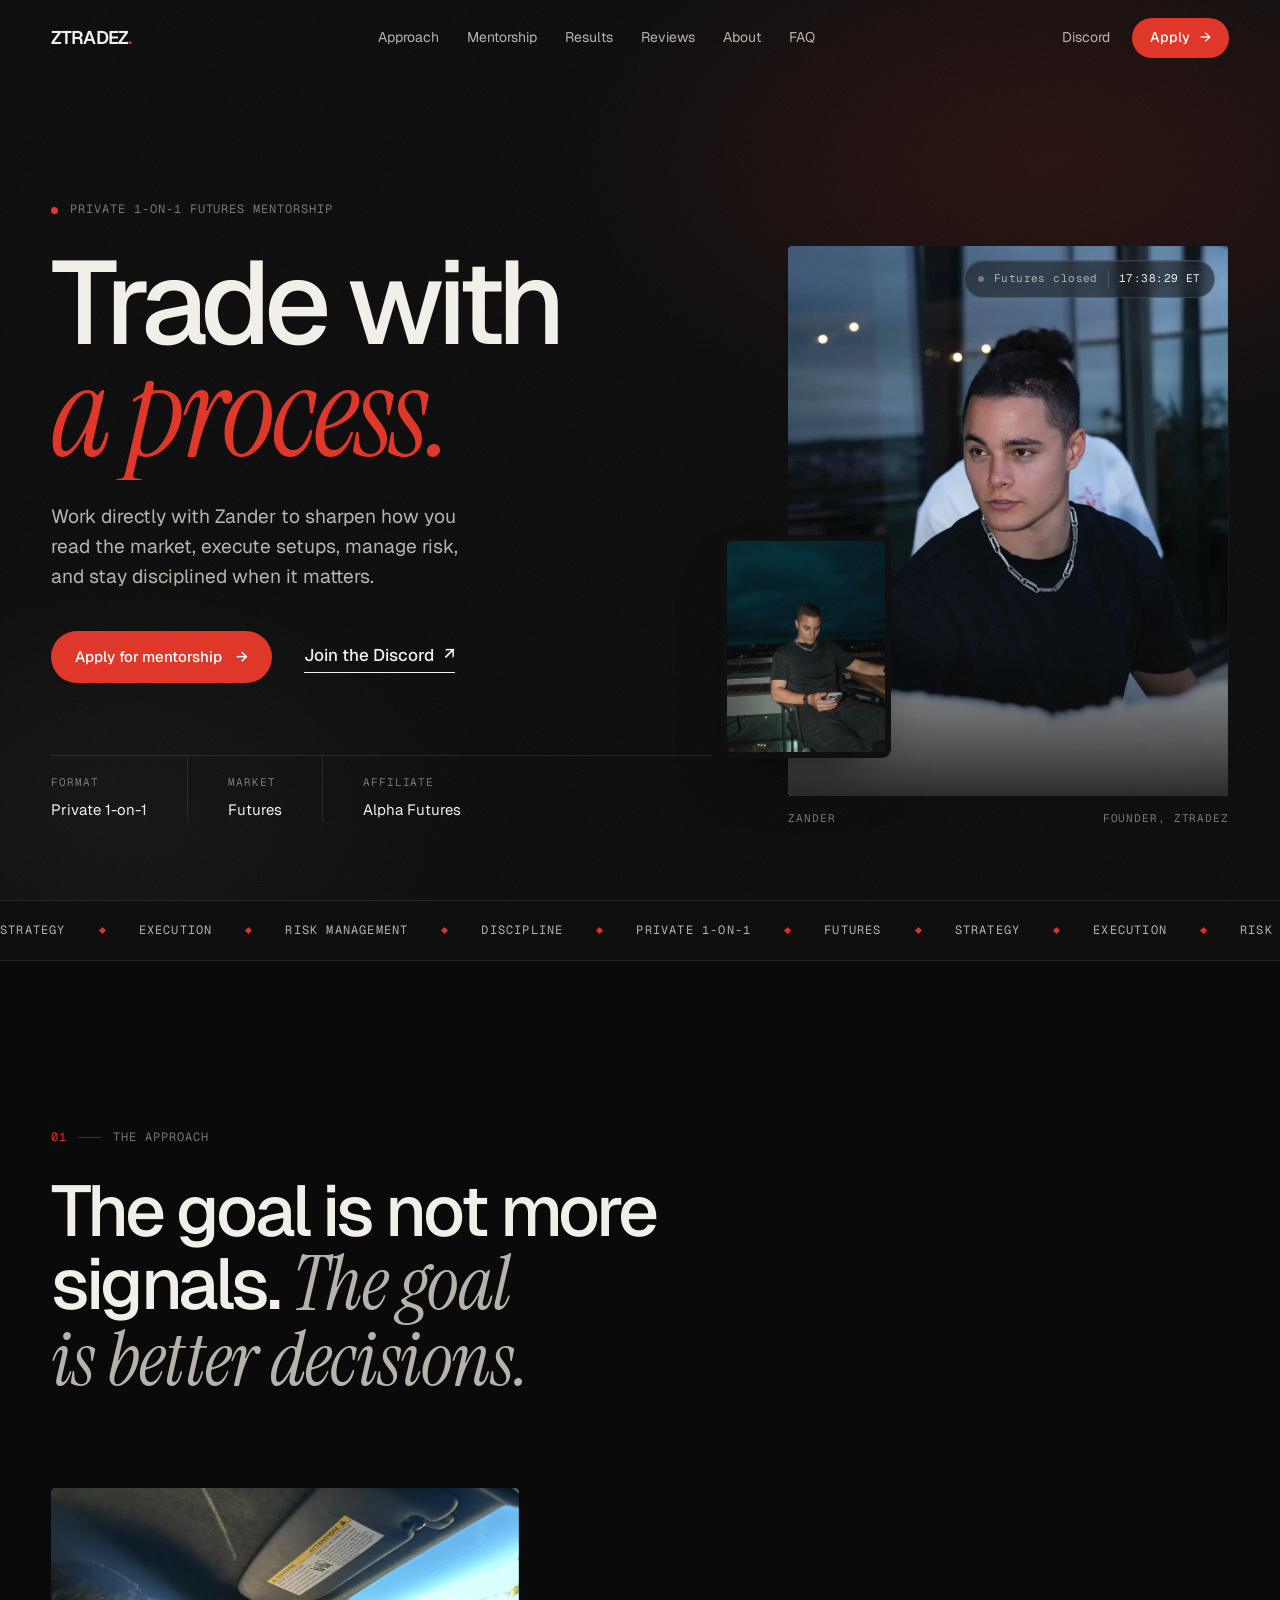
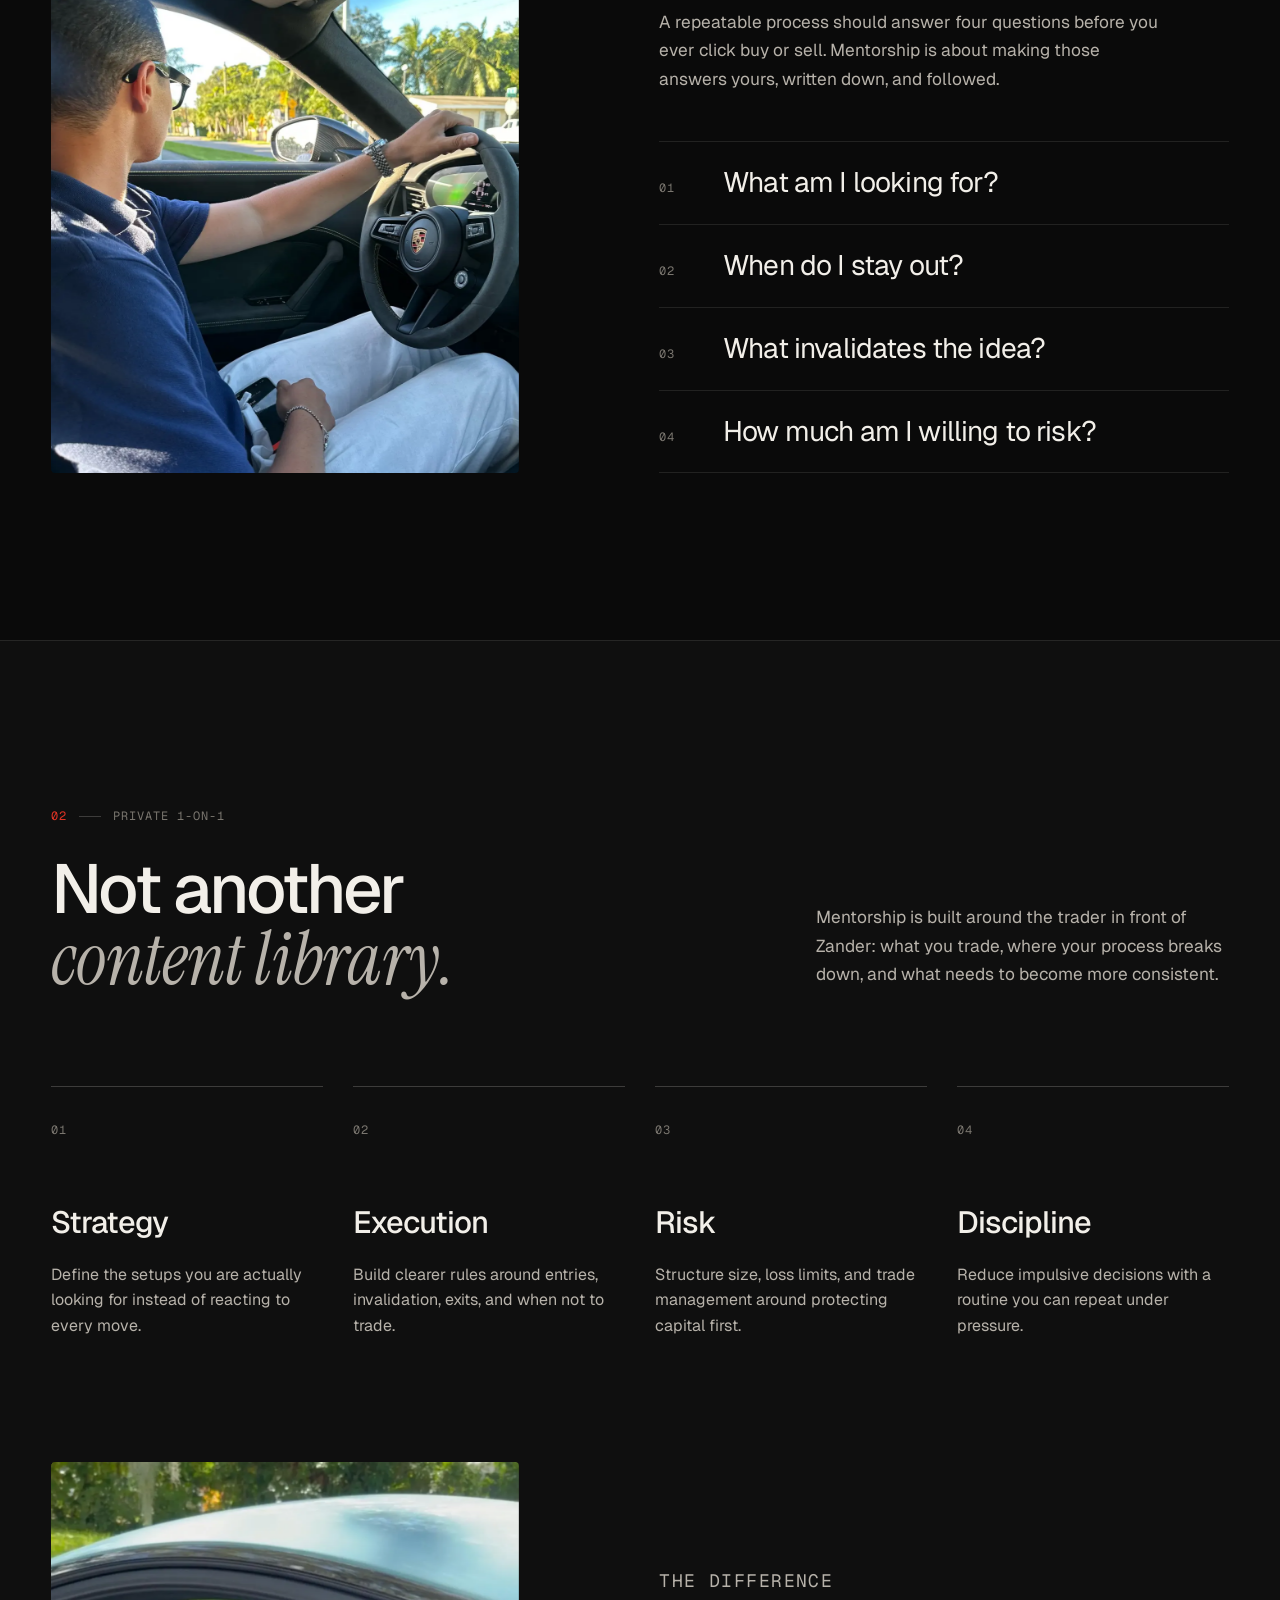
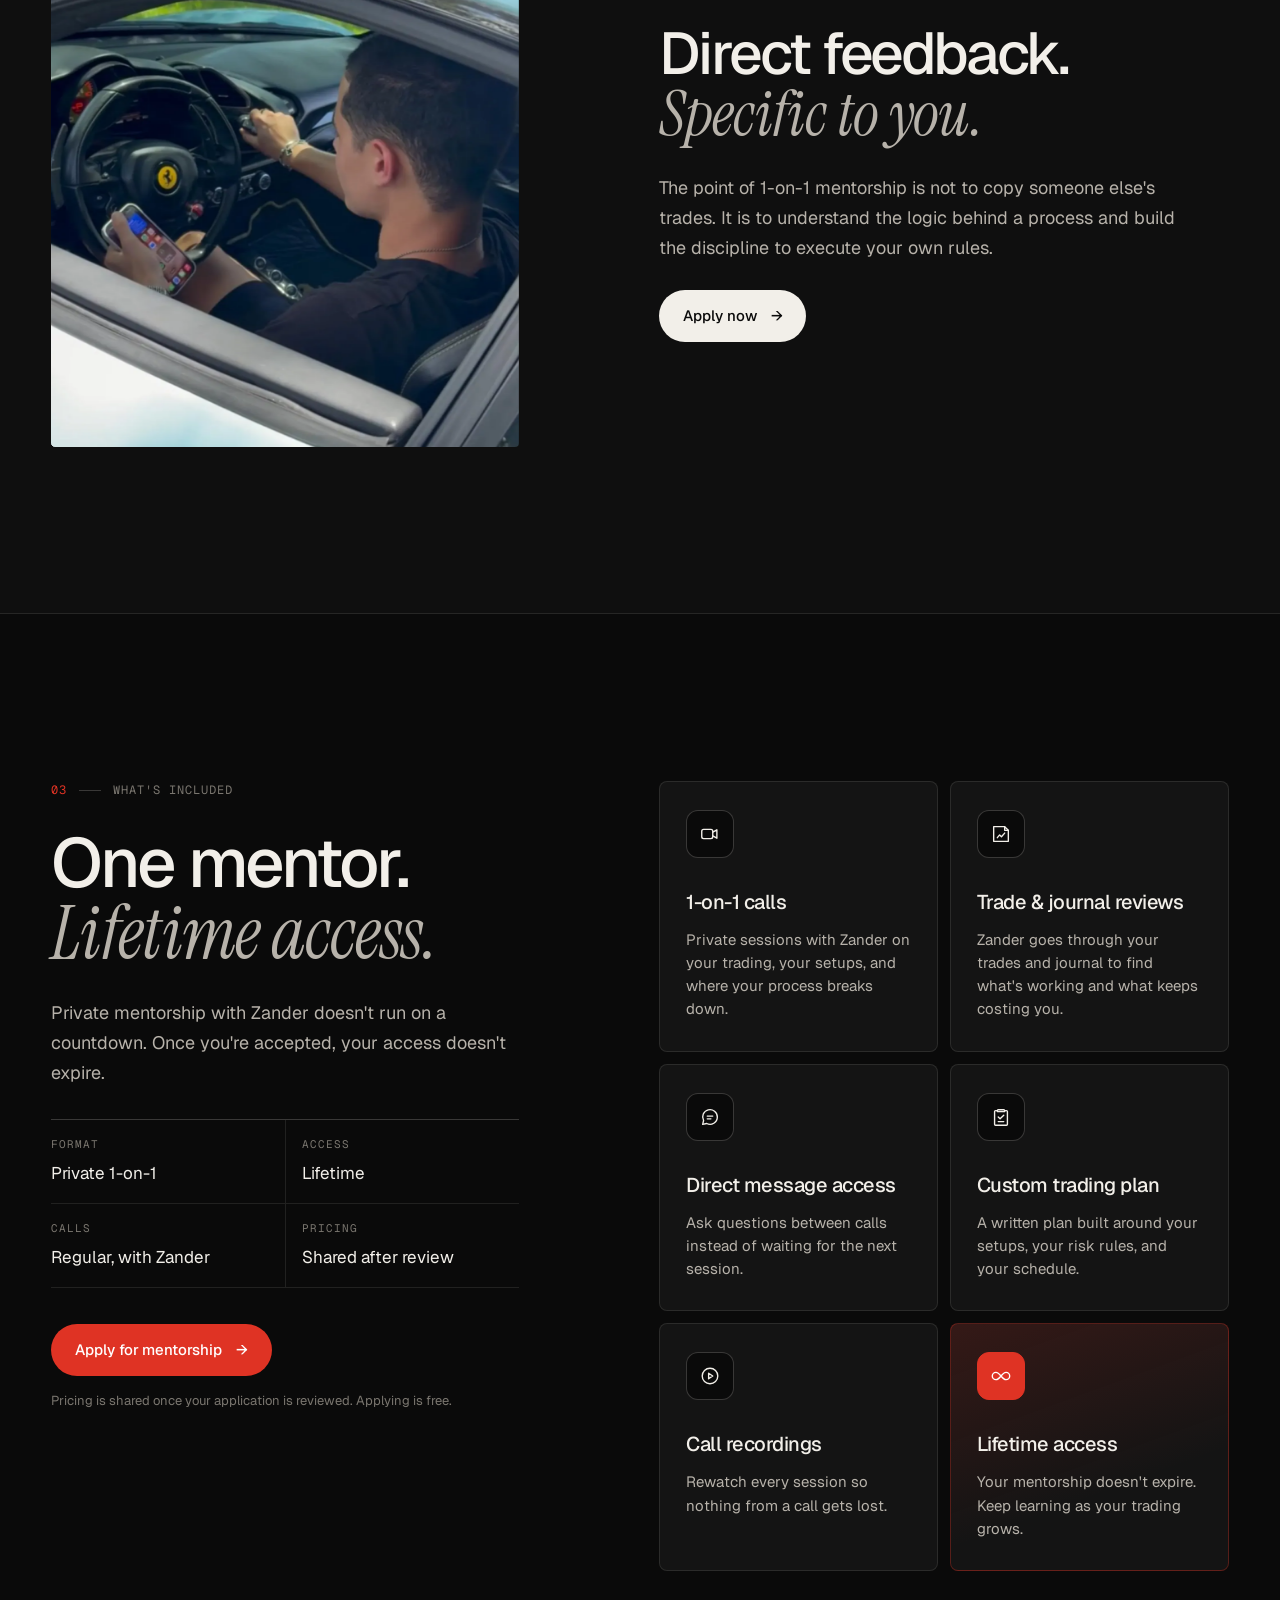
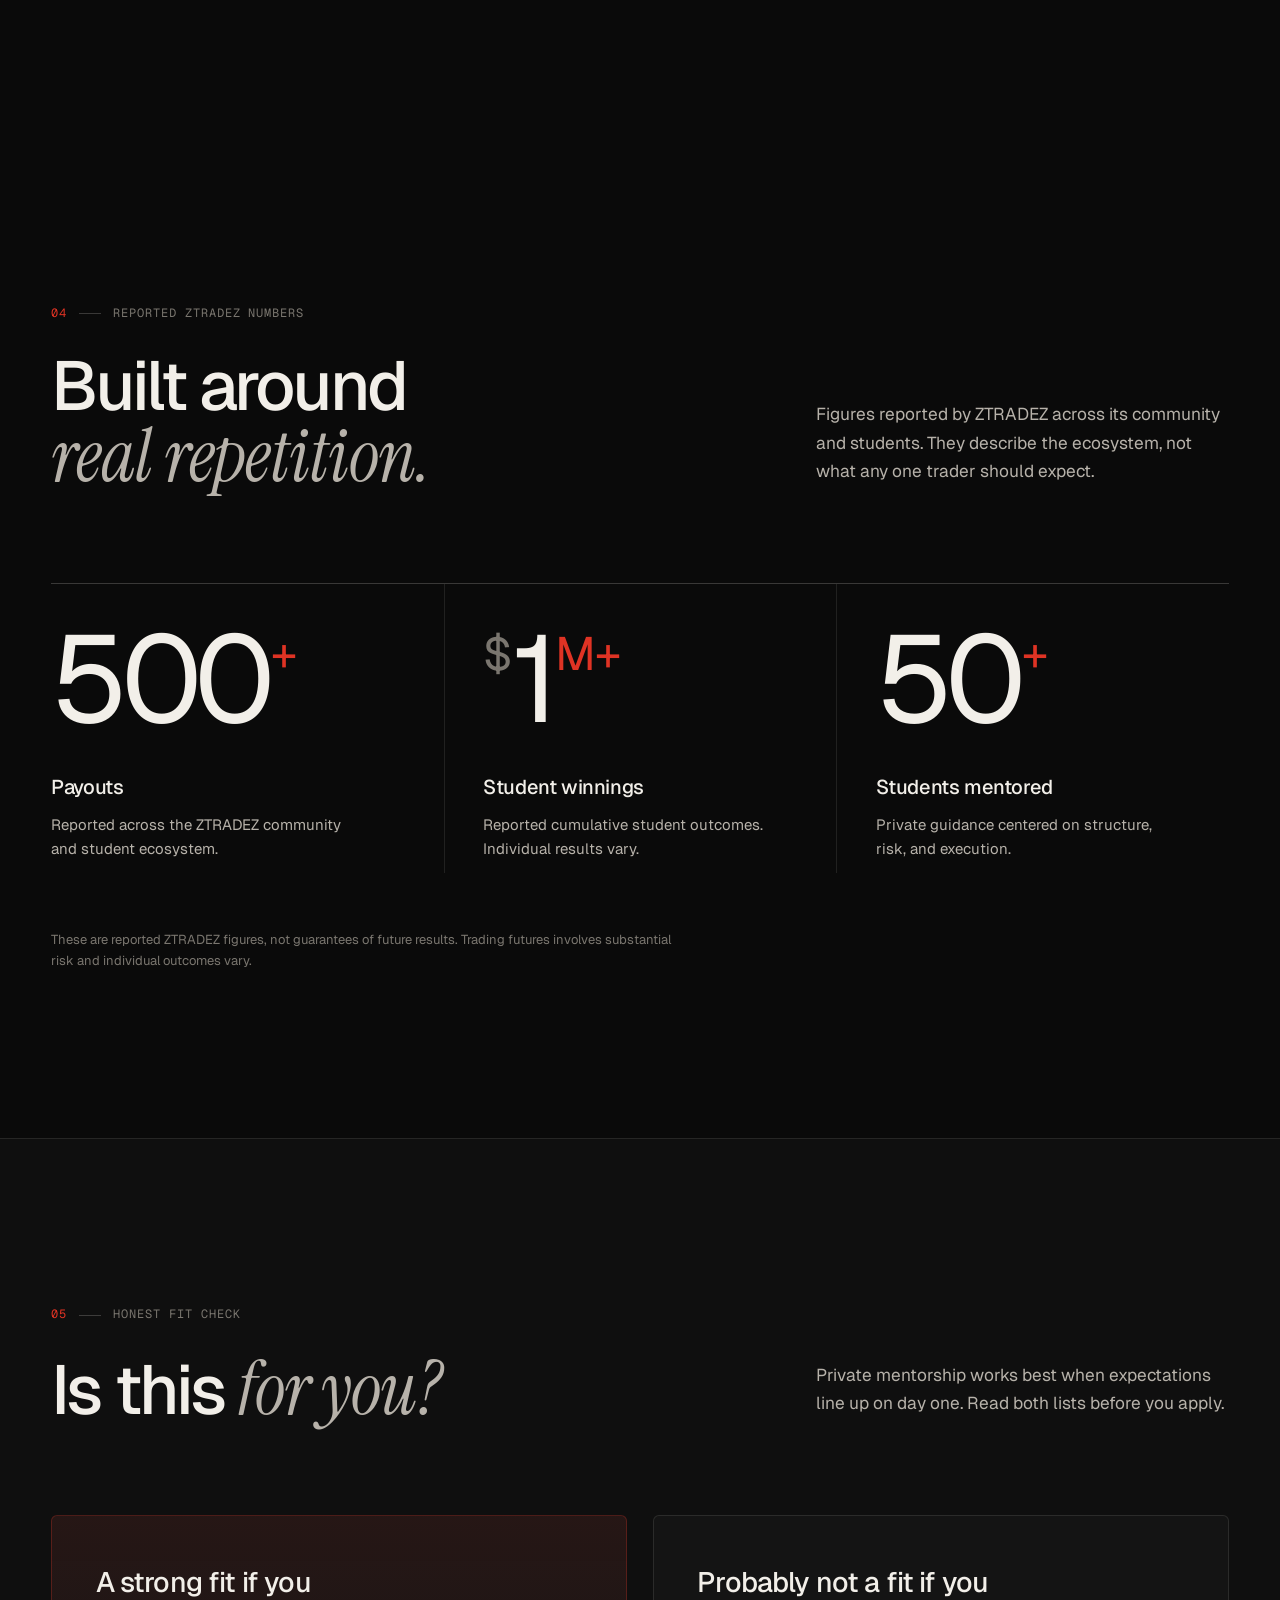
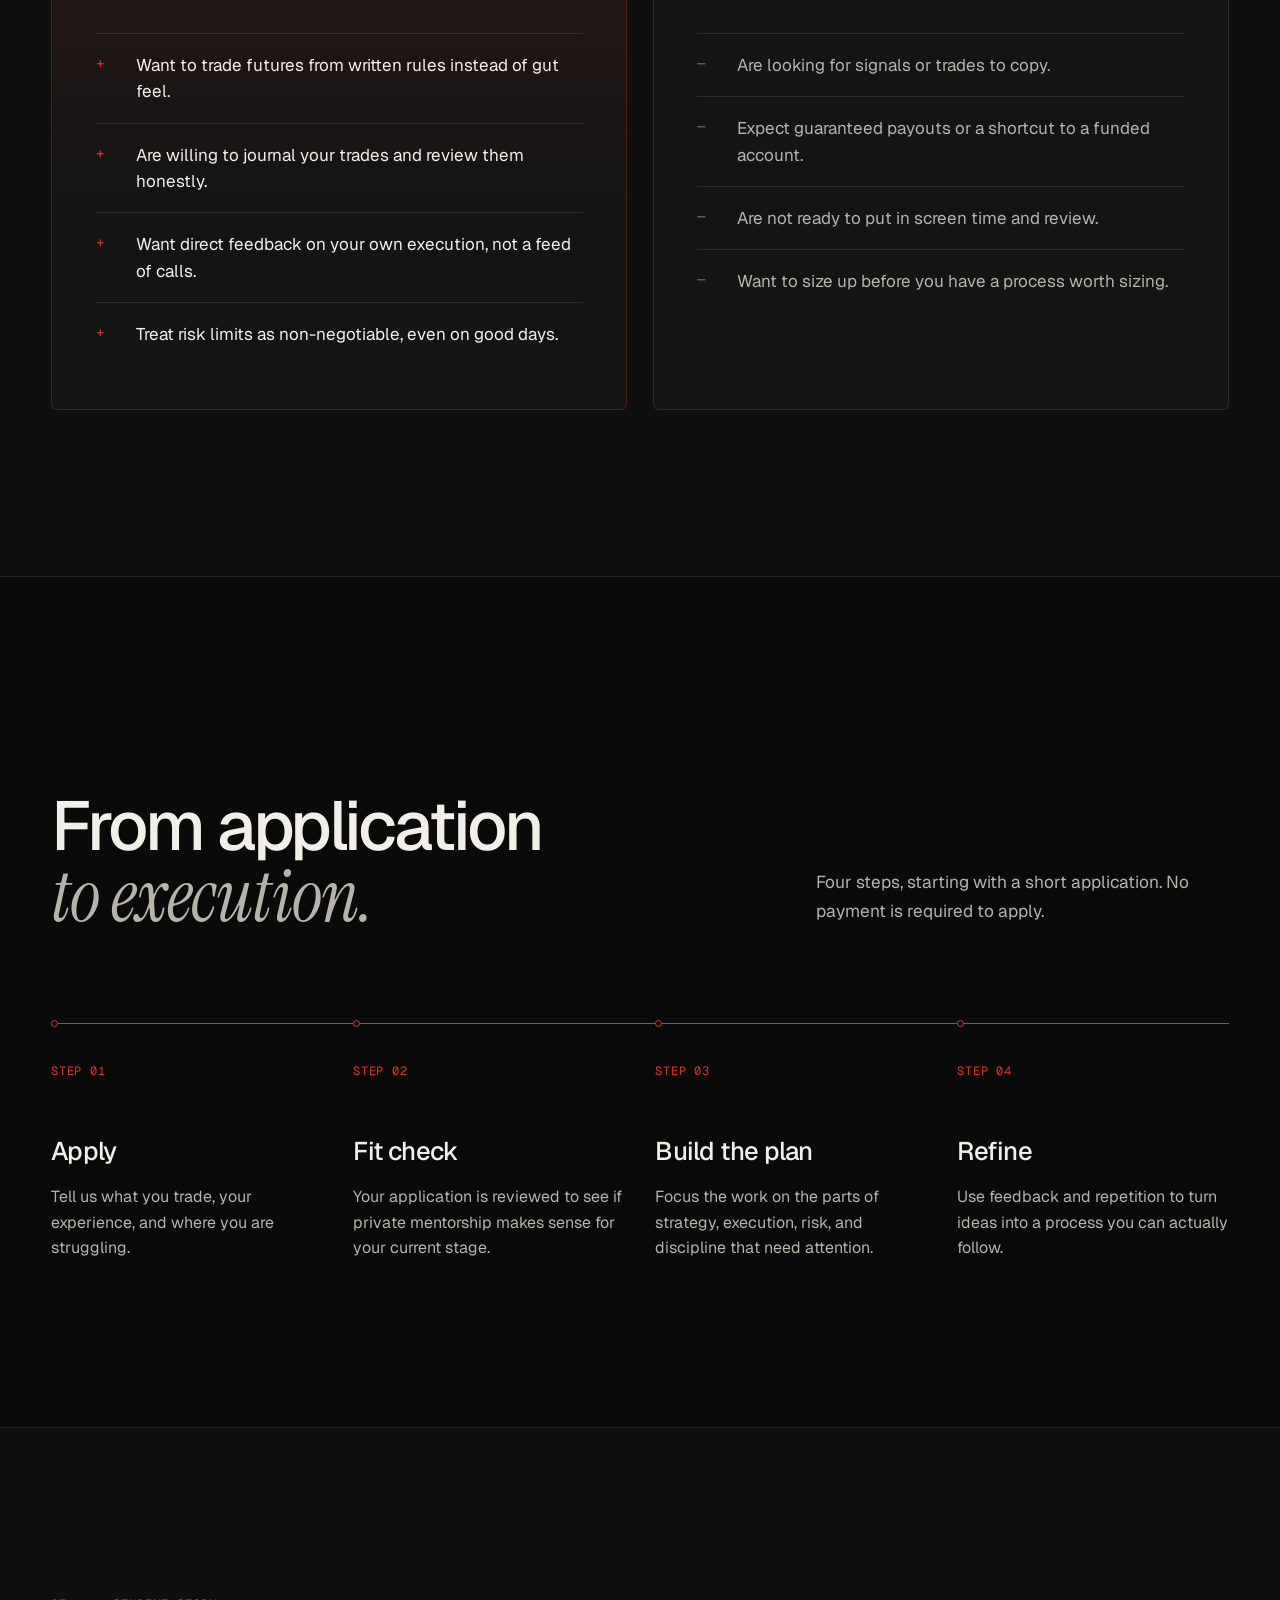
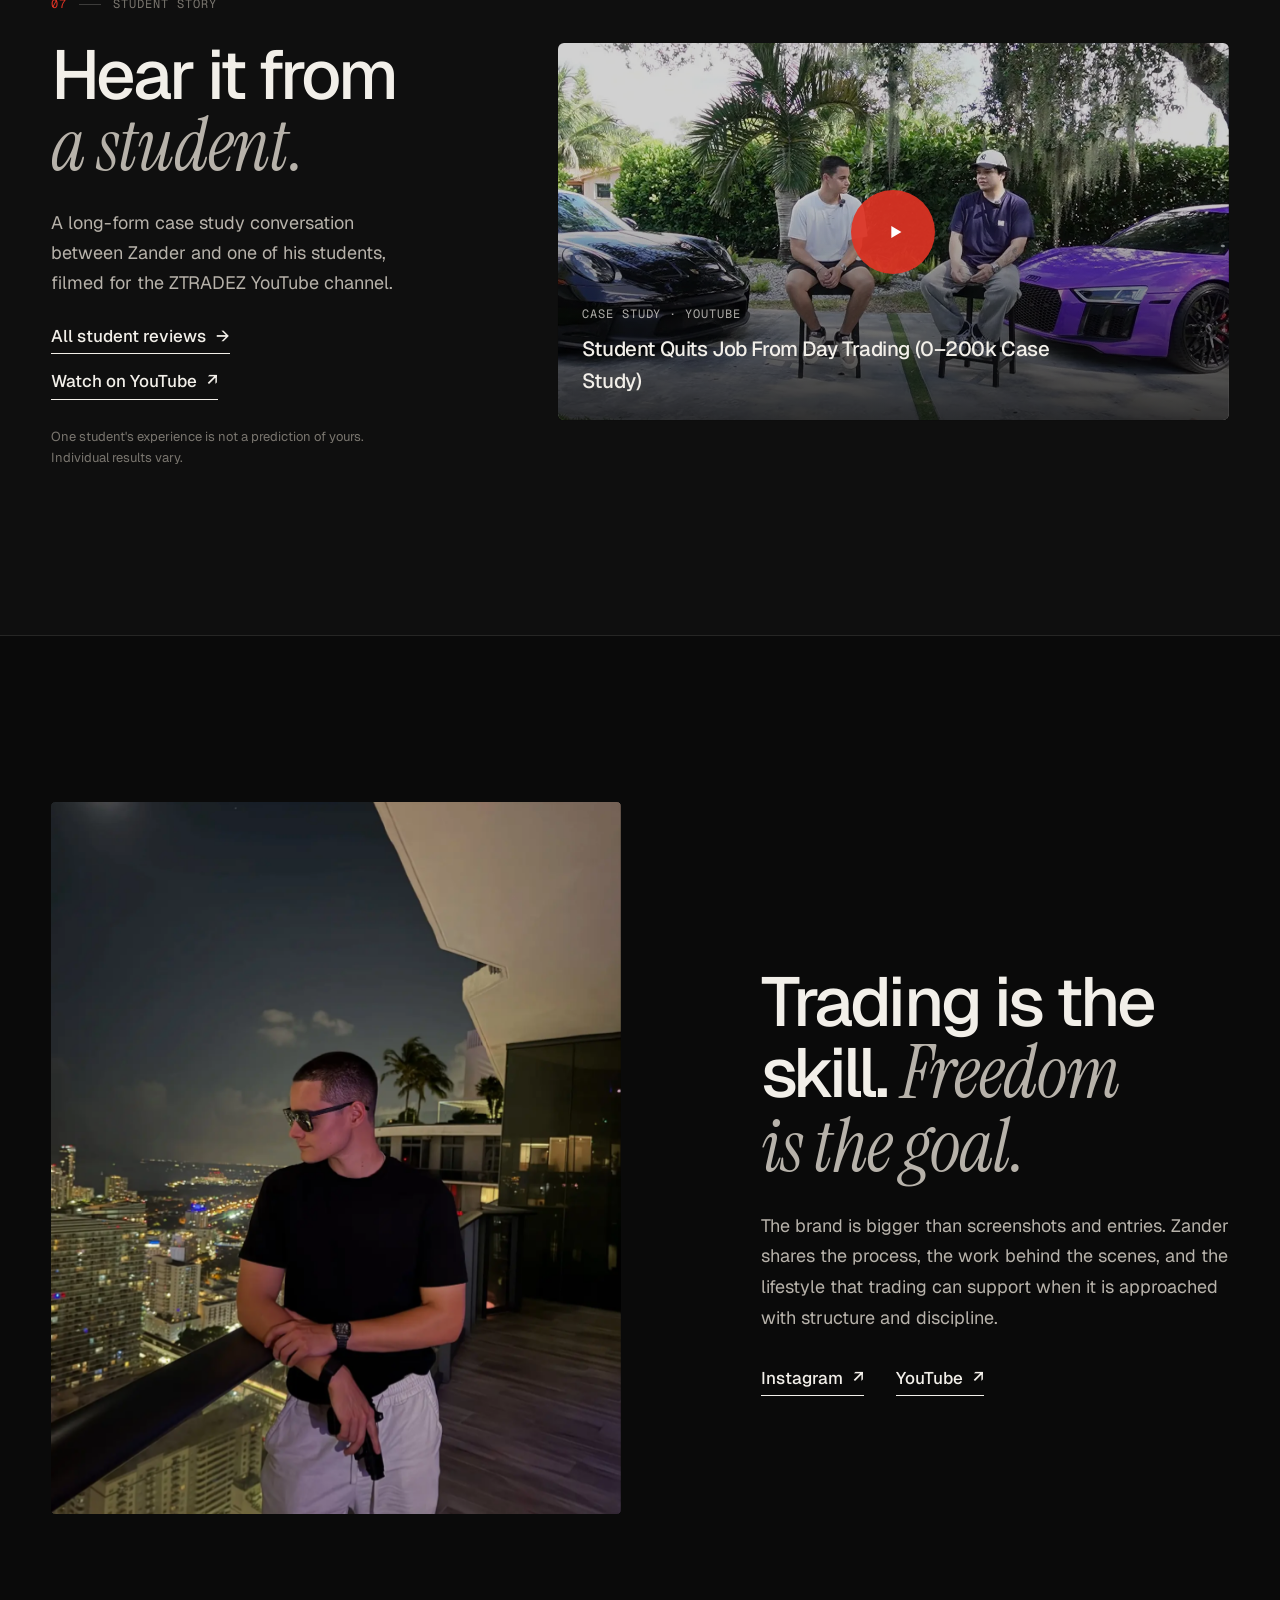
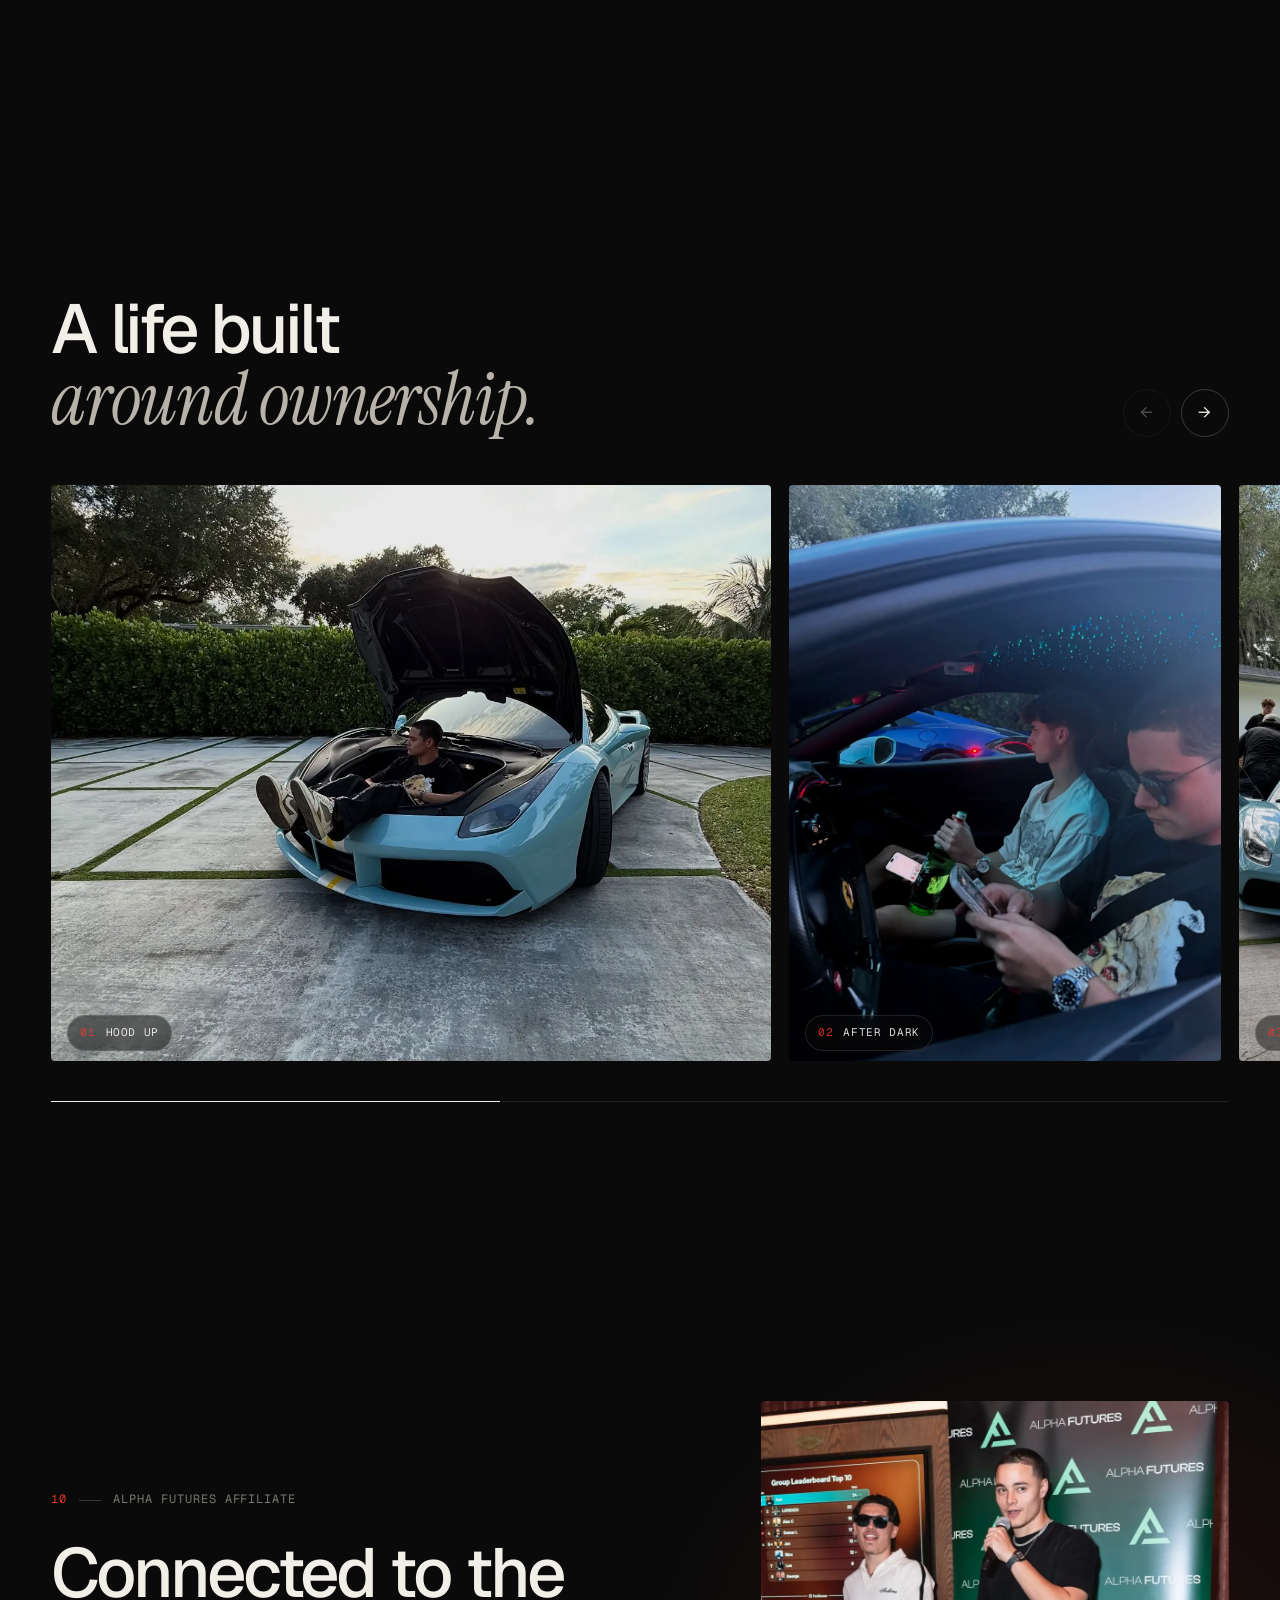
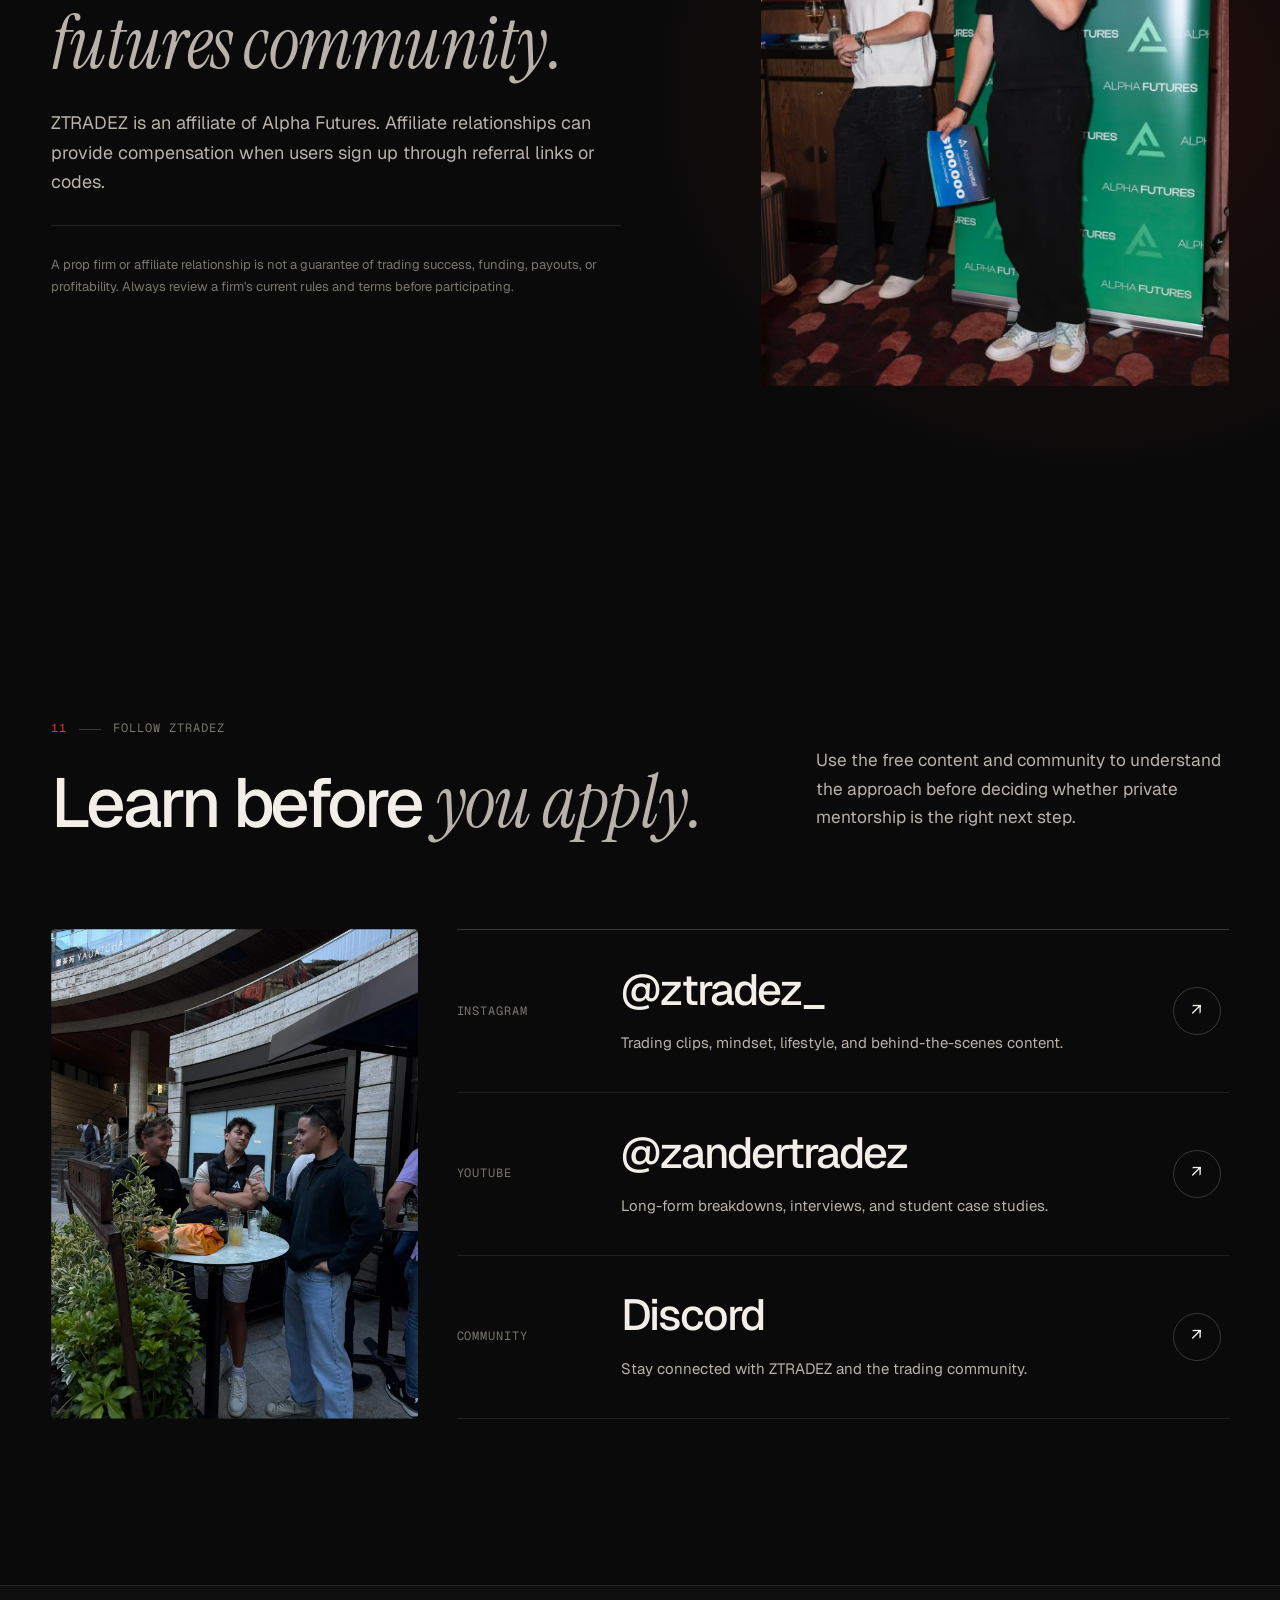
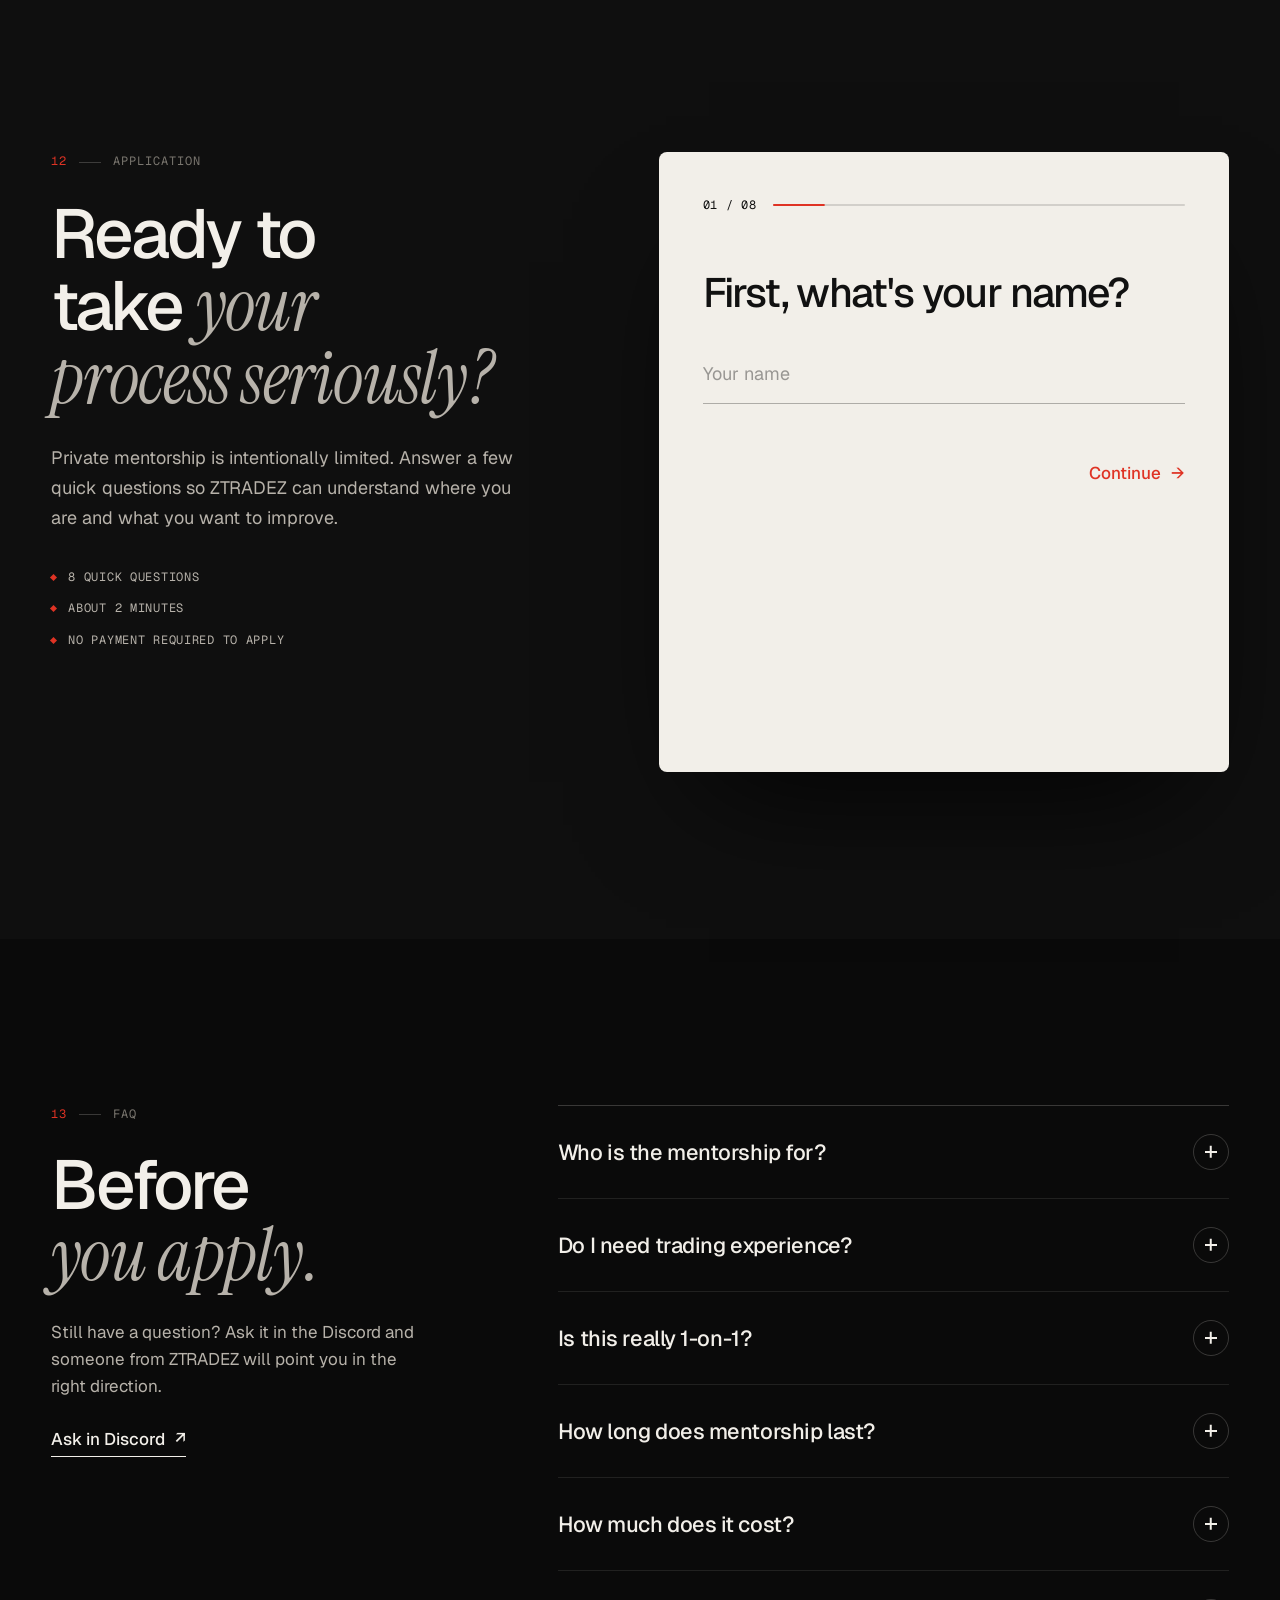
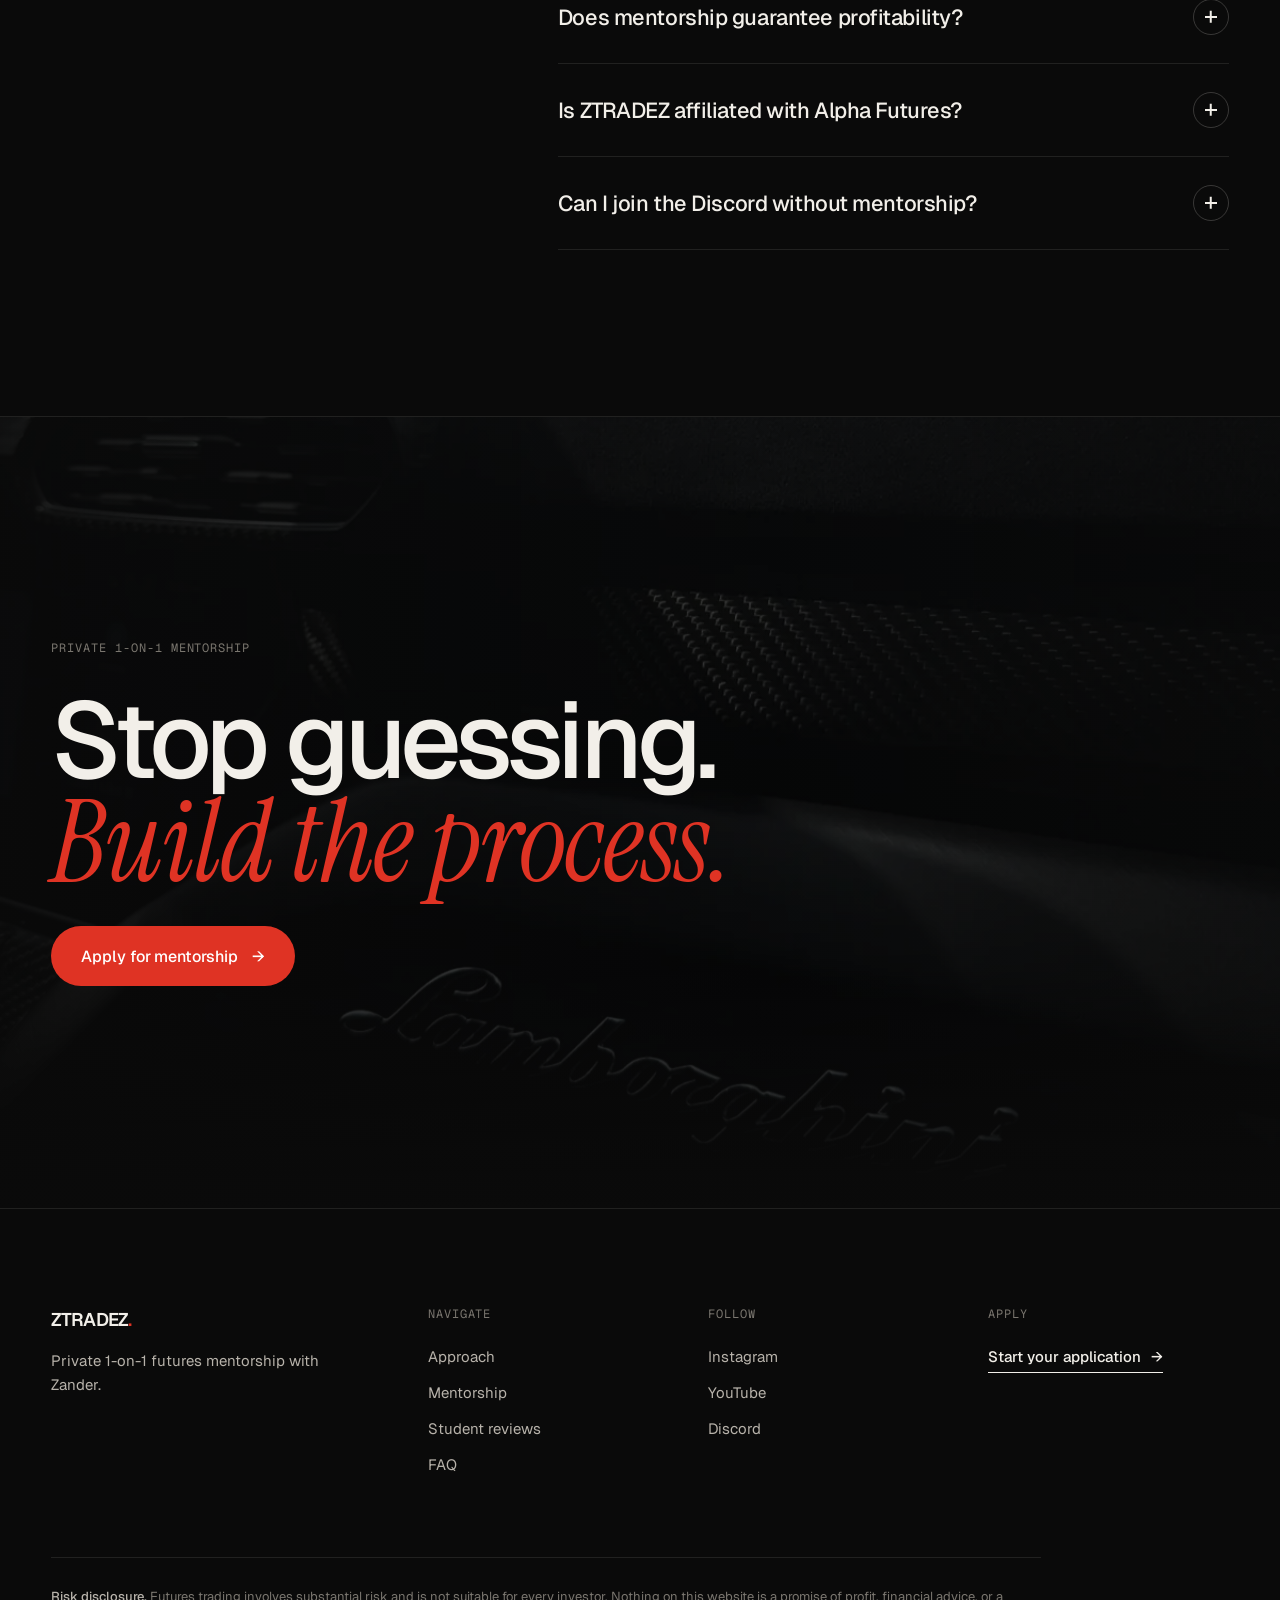
==== commit 6a9b1340: "Add what's included, two application questions, and legal pages - What's included section: format sp" ====
--- a/index.html
+++ b/index.html
@@ -171,12 +171,42 @@
       </div>
     </section>
 
-    <!-- 03 Results -->
+    <!-- 03 What's included -->
+    <section class="section included" id="included">
+      <div class="shell included-grid">
+        <div class="included-copy">
+          <p class="kicker reveal"><span class="idx">03</span>What's included</p>
+          <h2 class="reveal">One mentor. <em>Lifetime access.</em></h2>
+          <p class="reveal">Private mentorship with Zander doesn't run on a countdown. Once you're accepted, your access doesn't expire.</p>
+          <dl class="spec reveal">
+            <div><dt>Format</dt><dd>Private 1-on-1</dd></div>
+            <div><dt>Access</dt><dd>Lifetime</dd></div>
+            <div><dt>Calls</dt><dd>Regular, with Zander</dd></div>
+            <div><dt>Pricing</dt><dd>Shared after review</dd></div>
+          </dl>
+          <div class="included-cta reveal">
+            <a class="btn btn-primary" href="#apply">Apply for mentorship <span class="btn-arrow" aria-hidden="true">→</span></a>
+            <p class="fine">Pricing is shared once your application is reviewed. Applying is free.</p>
+          </div>
+        </div>
+
+        <ul class="inc-grid" data-stagger>
+          <li class="inc reveal"><span class="inc-icon" aria-hidden="true"><svg viewBox="0 0 24 24" width="22" height="22" fill="none" stroke="currentColor" stroke-width="1.5" stroke-linecap="round" stroke-linejoin="round"><path d="M15 10l4.5-2.6v9.2L15 14"/><rect x="3" y="7" width="12" height="10" rx="2"/></svg></span><h3>1-on-1 calls</h3><p>Private sessions with Zander on your trading, your setups, and where your process breaks down.</p></li>
+          <li class="inc reveal"><span class="inc-icon" aria-hidden="true"><svg viewBox="0 0 24 24" width="22" height="22" fill="none" stroke="currentColor" stroke-width="1.5" stroke-linecap="round" stroke-linejoin="round"><path d="M4 4h12l4 4v12H4z"/><path d="M16 4v4h4"/><path d="M8 16l2.5-3 2 2L16 11"/></svg></span><h3>Trade &amp; journal reviews</h3><p>Zander goes through your trades and journal to find what's working and what keeps costing you.</p></li>
+          <li class="inc reveal"><span class="inc-icon" aria-hidden="true"><svg viewBox="0 0 24 24" width="22" height="22" fill="none" stroke="currentColor" stroke-width="1.5" stroke-linecap="round" stroke-linejoin="round"><path d="M20 12a8 8 0 0 1-11.6 7.1L4 20l1-4.2A8 8 0 1 1 20 12z"/><path d="M9 11h6M9 14h4"/></svg></span><h3>Direct message access</h3><p>Ask questions between calls instead of waiting for the next session.</p></li>
+          <li class="inc reveal"><span class="inc-icon" aria-hidden="true"><svg viewBox="0 0 24 24" width="22" height="22" fill="none" stroke="currentColor" stroke-width="1.5" stroke-linecap="round" stroke-linejoin="round"><path d="M9 4h6a1 1 0 0 1 1 1v1H8V5a1 1 0 0 1 1-1z"/><path d="M8 5H6a1 1 0 0 0-1 1v14a1 1 0 0 0 1 1h12a1 1 0 0 0 1-1V6a1 1 0 0 0-1-1h-2"/><path d="M9 12l2 2 4-4M9 17h6"/></svg></span><h3>Custom trading plan</h3><p>A written plan built around your setups, your risk rules, and your schedule.</p></li>
+          <li class="inc reveal"><span class="inc-icon" aria-hidden="true"><svg viewBox="0 0 24 24" width="22" height="22" fill="none" stroke="currentColor" stroke-width="1.5" stroke-linecap="round" stroke-linejoin="round"><circle cx="12" cy="12" r="8.5"/><path d="M10.5 9l4.5 3-4.5 3z"/></svg></span><h3>Call recordings</h3><p>Rewatch every session so nothing from a call gets lost.</p></li>
+          <li class="inc inc-feature reveal"><span class="inc-icon" aria-hidden="true"><svg viewBox="0 0 24 24" width="22" height="22" fill="none" stroke="currentColor" stroke-width="1.5" stroke-linecap="round" stroke-linejoin="round"><path d="M12 12c-2-2.5-3.5-4-5.5-4a4 4 0 0 0 0 8c2 0 3.5-1.5 5.5-4zm0 0c2 2.5 3.5 4 5.5 4a4 4 0 0 0 0-8c-2 0-3.5 1.5-5.5 4z"/></svg></span><h3>Lifetime access</h3><p>Your mentorship doesn't expire. Keep learning as your trading grows.</p></li>
+        </ul>
+      </div>
+    </section>
+
+    <!-- 04 Results -->
     <section class="section results" id="results">
       <div class="shell">
         <header class="sec-head sec-head-split">
           <div>
-            <p class="kicker reveal"><span class="idx">03</span>Reported ZTRADEZ numbers</p>
+            <p class="kicker reveal"><span class="idx">04</span>Reported ZTRADEZ numbers</p>
             <h2 class="reveal">Built around <em>real repetition.</em></h2>
           </div>
           <p class="sec-intro reveal">Figures reported by ZTRADEZ across its community and students. They describe the ecosystem, not what any one trader should expect.</p>
@@ -208,7 +238,7 @@
       <div class="shell">
         <header class="sec-head sec-head-split">
           <div>
-            <p class="kicker reveal"><span class="idx">04</span>Honest fit check</p>
+            <p class="kicker reveal"><span class="idx">05</span>Honest fit check</p>
             <h2 class="reveal">Is this <em>for you?</em></h2>
           </div>
           <p class="sec-intro reveal">Private mentorship works best when expectations line up on day one. Read both lists before you apply.</p>
@@ -242,7 +272,7 @@
       <div class="shell">
         <header class="sec-head sec-head-split">
           <div>
-            <p class="kicker reveal"><span class="idx">05</span>How it works</p>
+            <p class="kicker reveal"><span class="idx">06</span>How it works</p>
             <h2 class="reveal">From application <em>to execution.</em></h2>
           </div>
           <p class="sec-intro reveal">Four steps, starting with a short application. No payment is required to apply.</p>
@@ -262,7 +292,7 @@
     <section class="section story" id="story">
       <div class="shell story-grid">
         <div class="story-copy">
-          <p class="kicker reveal"><span class="idx">06</span>Student story</p>
+          <p class="kicker reveal"><span class="idx">07</span>Student story</p>
           <h2 class="reveal">Hear it from <em>a student.</em></h2>
           <p class="reveal">A long-form case study conversation between Zander and one of his students, filmed for the ZTRADEZ YouTube channel.</p>
           <div class="story-links reveal">
@@ -288,7 +318,7 @@
           <img src="assets/photos/city-night-balcony.webp" width="1400" height="1867" loading="lazy" decoding="async" alt="Zander on a high-rise balcony overlooking the city at night" />
         </figure>
         <div class="about-copy">
-          <p class="kicker reveal"><span class="idx">07</span>Zander / ZTRADEZ</p>
+          <p class="kicker reveal"><span class="idx">08</span>Zander / ZTRADEZ</p>
           <h2 class="reveal">Trading is the skill. <em>Freedom is the goal.</em></h2>
           <p class="reveal">The brand is bigger than screenshots and entries. Zander shares the process, the work behind the scenes, and the lifestyle that trading can support when it is approached with structure and discipline.</p>
           <div class="about-links reveal">
@@ -304,7 +334,7 @@
       <div class="shell">
         <header class="sec-head sec-head-split gallery-head">
           <div>
-            <p class="kicker reveal"><span class="idx">08</span>Beyond the chart</p>
+            <p class="kicker reveal"><span class="idx">09</span>Beyond the chart</p>
             <h2 class="reveal">A life built <em>around ownership.</em></h2>
           </div>
           <div class="rail-controls reveal">
@@ -346,7 +376,7 @@
     <section class="section affiliate">
       <div class="shell affiliate-grid">
         <div class="affiliate-copy">
-          <p class="kicker reveal"><span class="idx">09</span>Alpha Futures affiliate</p>
+          <p class="kicker reveal"><span class="idx">10</span>Alpha Futures affiliate</p>
           <h2 class="reveal">Connected to the <em>futures community.</em></h2>
           <p class="reveal">ZTRADEZ is an affiliate of Alpha Futures. Affiliate relationships can provide compensation when users sign up through referral links or codes.</p>
           <p class="fine reveal">A prop firm or affiliate relationship is not a guarantee of trading success, funding, payouts, or profitability. Always review a firm's current rules and terms before participating.</p>
@@ -362,7 +392,7 @@
       <div class="shell">
         <header class="sec-head sec-head-split">
           <div>
-            <p class="kicker reveal"><span class="idx">10</span>Follow ZTRADEZ</p>
+            <p class="kicker reveal"><span class="idx">11</span>Follow ZTRADEZ</p>
             <h2 class="reveal">Learn before <em>you apply.</em></h2>
           </div>
           <p class="sec-intro reveal">Use the free content and community to understand the approach before deciding whether private mentorship is the right next step.</p>
@@ -400,11 +430,11 @@
     <section class="section apply" id="apply">
       <div class="shell apply-grid">
         <div class="apply-copy">
-          <p class="kicker reveal"><span class="idx">11</span>Application</p>
+          <p class="kicker reveal"><span class="idx">12</span>Application</p>
           <h2 class="reveal">Ready to take <em>your process seriously?</em></h2>
           <p class="reveal">Private mentorship is intentionally limited. Answer a few quick questions so ZTRADEZ can understand where you are and what you want to improve.</p>
           <ul class="apply-notes reveal">
-            <li>6 quick questions</li>
+            <li>8 quick questions</li>
             <li>About 2 minutes</li>
             <li>No payment required to apply</li>
           </ul>
@@ -415,7 +445,7 @@
           <p class="visually-hidden"><label>Don't fill this out: <input name="bot-field" tabindex="-1" autocomplete="off" /></label></p>
 
           <div class="form-progress">
-            <span id="progressLabel">01 / 06</span>
+            <span id="progressLabel">01 / 08</span>
             <div class="form-progress-bar"><i id="progressBar"></i></div>
           </div>
 
@@ -475,10 +505,39 @@
           </div>
 
           <div class="form-step">
+            <fieldset>
+              <legend class="form-q">If it's a fit, how much are you ready to invest in mentorship?</legend>
+              <div class="choices">
+                <label class="choice"><input type="radio" name="investment" value="Under $1,000" required /><span>Under $1,000</span></label>
+                <label class="choice"><input type="radio" name="investment" value="$1,000-$2,500" /><span>$1,000–$2,500</span></label>
+                <label class="choice"><input type="radio" name="investment" value="$2,500-$5,000" /><span>$2,500–$5,000</span></label>
+                <label class="choice"><input type="radio" name="investment" value="$5,000+" /><span>$5,000+</span></label>
+                <label class="choice"><input type="radio" name="investment" value="Not sure yet" /><span>Not sure yet</span></label>
+              </div>
+            </fieldset>
+            <div class="form-buttons"><button class="form-back" type="button"><span aria-hidden="true">←</span> Back</button><button class="form-next" type="button">Continue <span aria-hidden="true">→</span></button></div>
+          </div>
+
+          <div class="form-step">
+            <fieldset>
+              <legend class="form-q">How did you hear about ZTRADEZ?</legend>
+              <div class="choices">
+                <label class="choice"><input type="radio" name="source" value="Instagram" required /><span>Instagram</span></label>
+                <label class="choice"><input type="radio" name="source" value="YouTube" /><span>YouTube</span></label>
+                <label class="choice"><input type="radio" name="source" value="Discord" /><span>Discord</span></label>
+                <label class="choice"><input type="radio" name="source" value="Alpha Futures" /><span>Alpha Futures</span></label>
+                <label class="choice"><input type="radio" name="source" value="Friend or student" /><span>A friend or student</span></label>
+                <label class="choice"><input type="radio" name="source" value="Other" /><span>Somewhere else</span></label>
+              </div>
+            </fieldset>
+            <div class="form-buttons"><button class="form-back" type="button"><span aria-hidden="true">←</span> Back</button><button class="form-next" type="button">Continue <span aria-hidden="true">→</span></button></div>
+          </div>
+
+          <div class="form-step">
             <label class="form-q" for="email">Where should we contact you?</label>
             <input id="email" name="email" type="email" autocomplete="email" placeholder="Email address" required />
             <input name="discord" type="text" placeholder="Discord username (optional)" aria-label="Discord username (optional)" />
-            <p class="form-disclaimer">Submitting an application does not guarantee acceptance into mentorship.</p>
+            <p class="form-disclaimer">Submitting an application does not guarantee acceptance into mentorship. By applying you agree to the <a href="terms.html">Terms</a> and <a href="privacy.html">Privacy Policy</a>.</p>
             <div class="form-buttons"><button class="form-back" type="button"><span aria-hidden="true">←</span> Back</button><button class="btn btn-primary form-submit" type="submit">Submit application <span class="btn-arrow" aria-hidden="true">→</span></button></div>
           </div>
 
@@ -492,7 +551,7 @@
     <section class="section faq" id="faq">
       <div class="shell faq-grid">
         <div class="faq-head">
-          <p class="kicker reveal"><span class="idx">12</span>FAQ</p>
+          <p class="kicker reveal"><span class="idx">13</span>FAQ</p>
           <h2 class="reveal">Before <em>you apply.</em></h2>
           <p class="reveal">Still have a question? Ask it in the Discord and someone from ZTRADEZ will point you in the right direction.</p>
           <a class="link-arrow reveal" href="https://discord.com/invite/qkc7znma6t" target="_blank" rel="noopener noreferrer">Ask in Discord <span aria-hidden="true">↗</span></a>
@@ -501,6 +560,8 @@
           <details class="faq-item reveal"><summary>Who is the mentorship for?<i aria-hidden="true"></i></summary><p>Traders who want more structure around strategy, execution, risk, and discipline. Your application helps determine whether 1-on-1 mentorship is appropriate for your current stage.</p></details>
           <details class="faq-item reveal"><summary>Do I need trading experience?<i aria-hidden="true"></i></summary><p>No specific amount of experience is required to apply. The application asks where you are now so the mentorship can be evaluated for fit.</p></details>
           <details class="faq-item reveal"><summary>Is this really 1-on-1?<i aria-hidden="true"></i></summary><p>Yes. The offer on this site is private 1-on-1 mentorship with Zander, not a large pre-recorded course library.</p></details>
+          <details class="faq-item reveal"><summary>How long does mentorship last?<i aria-hidden="true"></i></summary><p>Lifetime. Once you're accepted, your access to mentorship with Zander doesn't expire.</p></details>
+          <details class="faq-item reveal"><summary>How much does it cost?<i aria-hidden="true"></i></summary><p>Pricing is shared after your application is reviewed, so it can be discussed in the context of where you are. There is no cost to apply.</p></details>
           <details class="faq-item reveal"><summary>Does mentorship guarantee profitability?<i aria-hidden="true"></i></summary><p>No. Trading is risky and there is no guaranteed outcome. Mentorship can provide education, structure, and feedback, but every trader is responsible for their own decisions and risk.</p></details>
           <details class="faq-item reveal"><summary>Is ZTRADEZ affiliated with Alpha Futures?<i aria-hidden="true"></i></summary><p>Yes. ZTRADEZ is an Alpha Futures affiliate. Affiliate relationships may provide compensation for referrals. That relationship does not guarantee funding, payouts, or trading success.</p></details>
           <details class="faq-item reveal"><summary>Can I join the Discord without mentorship?<i aria-hidden="true"></i></summary><p>Yes. You can join the ZTRADEZ Discord directly from the links on this page.</p></details>
@@ -545,7 +606,7 @@
         </div>
       </div>
       <p class="risk"><strong>Risk disclosure.</strong> Futures trading involves substantial risk and is not suitable for every investor. Nothing on this website is a promise of profit, financial advice, or a guarantee of funding or payouts. Past or reported results do not guarantee future performance. ZTRADEZ may have affiliate relationships, including with Alpha Futures, and may receive compensation from qualifying referrals.</p>
-      <div class="footer-bottom"><span>© <span id="year">2026</span> ZTRADEZ. All rights reserved.</span><span>Education only. Trade at your own risk.</span></div>
+      <div class="footer-bottom"><span>© <span id="year">2026</span> ZTRADEZ. All rights reserved.</span><nav class="legal-links" aria-label="Legal"><a href="privacy.html">Privacy</a><a href="terms.html">Terms</a></nav><span>Education only. Trade at your own risk.</span></div>
     </div>
     <div class="footer-wordmark" aria-hidden="true">ZTRADEZ<span>.</span></div>
   </footer>
--- a/styles.css
+++ b/styles.css
@@ -880,6 +880,88 @@
   .ty-chart { height: 40%; opacity: .6; }
   .nf { padding-top: calc(var(--header-h) + 24px); }
   .header-link-always { font-size: .8125rem; }
+}
+
+
+/* ---------- What's included ---------- */
+.included-grid { display: grid; grid-template-columns: repeat(12, minmax(0, 1fr)); gap: clamp(24px, 3vw, 48px); align-items: start; }
+.included-copy { grid-column: 1 / span 5; display: grid; gap: 28px; justify-items: start; position: sticky; top: 112px; }
+.included-copy > p:not(.kicker) { color: var(--ink-2); font-size: 1.125rem; line-height: 1.65; max-width: 40ch; }
+.spec { margin: 4px 0 0; width: 100%; display: grid; grid-template-columns: 1fr 1fr; border-top: 1px solid var(--line-2); }
+.spec div { padding: 16px 0; border-bottom: 1px solid var(--line); }
+.spec div:nth-child(odd) { padding-right: 16px; }
+.spec div:nth-child(even) { padding-left: 16px; border-left: 1px solid var(--line); }
+.spec dt { font-family: var(--mono); font-size: .6875rem; letter-spacing: .08em; text-transform: uppercase; color: var(--ink-3); }
+.spec dd { margin: 6px 0 0; font-size: 1.0625rem; }
+.included-cta { display: grid; gap: 14px; justify-items: start; margin-top: 8px; }
+.inc-grid { grid-column: 7 / span 6; list-style: none; margin: 0; padding: 0; display: grid; grid-template-columns: repeat(2, minmax(0, 1fr)); gap: 12px; }
+.inc {
+  position: relative; display: grid; align-content: start; gap: 10px;
+  padding: 28px 26px 30px; border: 1px solid var(--line); border-radius: 8px; background: var(--panel);
+  transition: border-color .4s ease, transform .6s var(--ease), background .4s ease;
+}
+.inc:hover { border-color: var(--line-2); transform: translateY(-3px); }
+.inc-icon {
+  width: 48px; height: 48px; margin-bottom: 18px; display: grid; place-items: center;
+  border-radius: 12px; border: 1px solid var(--line-2); background: var(--bg); color: var(--ink);
+  transition: color .3s ease, border-color .3s ease, background .3s ease;
+}
+.inc:hover .inc-icon { color: var(--red); border-color: rgba(223, 51, 36, .45); }
+.inc h3 { font-size: 1.25rem; letter-spacing: -.025em; }
+.inc p { color: var(--ink-2); font-size: .9375rem; line-height: 1.55; }
+.inc-feature { background: linear-gradient(160deg, rgba(223, 51, 36, .16), transparent 65%), var(--panel); border-color: rgba(223, 51, 36, .32); }
+.inc-feature .inc-icon { color: #fff; background: var(--red); border-color: var(--red); }
+.inc-feature:hover .inc-icon { color: #fff; border-color: var(--red); }
+
+.form-disclaimer a, .form-note a { color: inherit; text-decoration: underline; text-underline-offset: 3px; text-decoration-color: rgba(17, 17, 17, .35); }
+.form-disclaimer a:hover, .form-note a:hover { color: var(--red); text-decoration-color: currentColor; }
+.form-note { margin-top: 12px; font-size: .8125rem; color: rgba(17, 17, 17, .55); }
+
+.footer-bottom { align-items: center; }
+.legal-links { display: flex; gap: 22px; }
+.legal-links a { color: var(--ink-2); transition: color .3s ease; }
+.legal-links a:hover, .legal-links a[aria-current="page"] { color: var(--ink); }
+
+/* ---------- Legal pages ---------- */
+.legal-hero { padding-bottom: clamp(56px, 8vh, 96px); }
+.legal-hero .page-title { font-size: clamp(2.8rem, 6.4vw, 6.4rem); max-width: 16ch; }
+.legal-updated { font-family: var(--mono); font-size: .75rem; letter-spacing: .06em; text-transform: uppercase; color: var(--ink-3); }
+.legal-grid { display: grid; grid-template-columns: repeat(12, minmax(0, 1fr)); gap: clamp(24px, 3vw, 48px); align-items: start; }
+.legal-toc { grid-column: 1 / span 4; position: sticky; top: 104px; display: grid; gap: 18px; justify-items: start; }
+.legal-toc ol { list-style: none; margin: 0; padding: 0; width: 100%; border-top: 1px solid var(--line); }
+.legal-toc li a { display: flex; gap: 14px; align-items: baseline; padding: 10px 0; border-bottom: 1px solid var(--line); font-size: .9375rem; color: var(--ink-2); transition: color .3s ease, padding-left .45s var(--ease); }
+.legal-toc li a span { font-family: var(--mono); font-size: .6875rem; color: var(--ink-3); }
+.legal-toc li a:hover, .legal-toc li a.active { color: var(--ink); padding-left: 6px; }
+.legal-toc li a.active span { color: var(--red); }
+.legal-toc .link-arrow { margin-top: 10px; font-size: .9375rem; }
+.legal-body { grid-column: 6 / span 7; max-width: 68ch; }
+.legal-section { padding: 0 0 44px; margin-bottom: 44px; border-bottom: 1px solid var(--line); scroll-margin-top: 96px; }
+.legal-section:last-child { border-bottom: 0; margin-bottom: 0; }
+.legal-section h2 { display: flex; gap: 16px; align-items: baseline; font-size: clamp(1.5rem, 2.2vw, 1.9rem); line-height: 1.15; letter-spacing: -.03em; margin-bottom: 18px; }
+.legal-section h2 span { font-family: var(--mono); font-size: .75rem; letter-spacing: .06em; color: var(--red); }
+.legal-section p, .legal-section li { color: var(--ink-2); line-height: 1.75; }
+.legal-section p + p { margin-top: 14px; }
+.legal-section ul { margin: 0; padding: 0; list-style: none; display: grid; gap: 12px; }
+.legal-section li { position: relative; padding-left: 22px; }
+.legal-section li::before { content: ""; position: absolute; left: 2px; top: .72em; width: 5px; height: 5px; background: var(--red); transform: rotate(45deg); }
+.legal-section strong { color: var(--ink); font-weight: 500; }
+.legal-section a { color: var(--ink); text-decoration: underline; text-underline-offset: 3px; text-decoration-color: var(--line-2); transition: text-decoration-color .3s ease, color .3s ease; }
+.legal-section a:hover { color: var(--red); text-decoration-color: currentColor; }
+
+@media (max-width: 860px) {
+  .included-grid, .legal-grid { grid-template-columns: minmax(0, 1fr); }
+  .included-copy, .inc-grid, .legal-toc, .legal-body { grid-column: 1 / -1; }
+  .included-copy, .legal-toc { position: static; }
+  .inc-grid { margin-top: 24px; }
+  .legal-toc > .kicker, .legal-toc ol { display: none; }
+  .legal-toc { padding-bottom: 28px; border-bottom: 1px solid var(--line); }
+  .legal-toc .link-arrow { margin-top: 0; }
+}
+@media (max-width: 600px) {
+  .inc-grid { grid-template-columns: 1fr; }
+  .inc { padding: 24px 22px; }
+  .inc-icon { margin-bottom: 10px; }
+  .footer-bottom { align-items: flex-start; }
 }
 
 /* ---------- Scroll reveals ---------- */
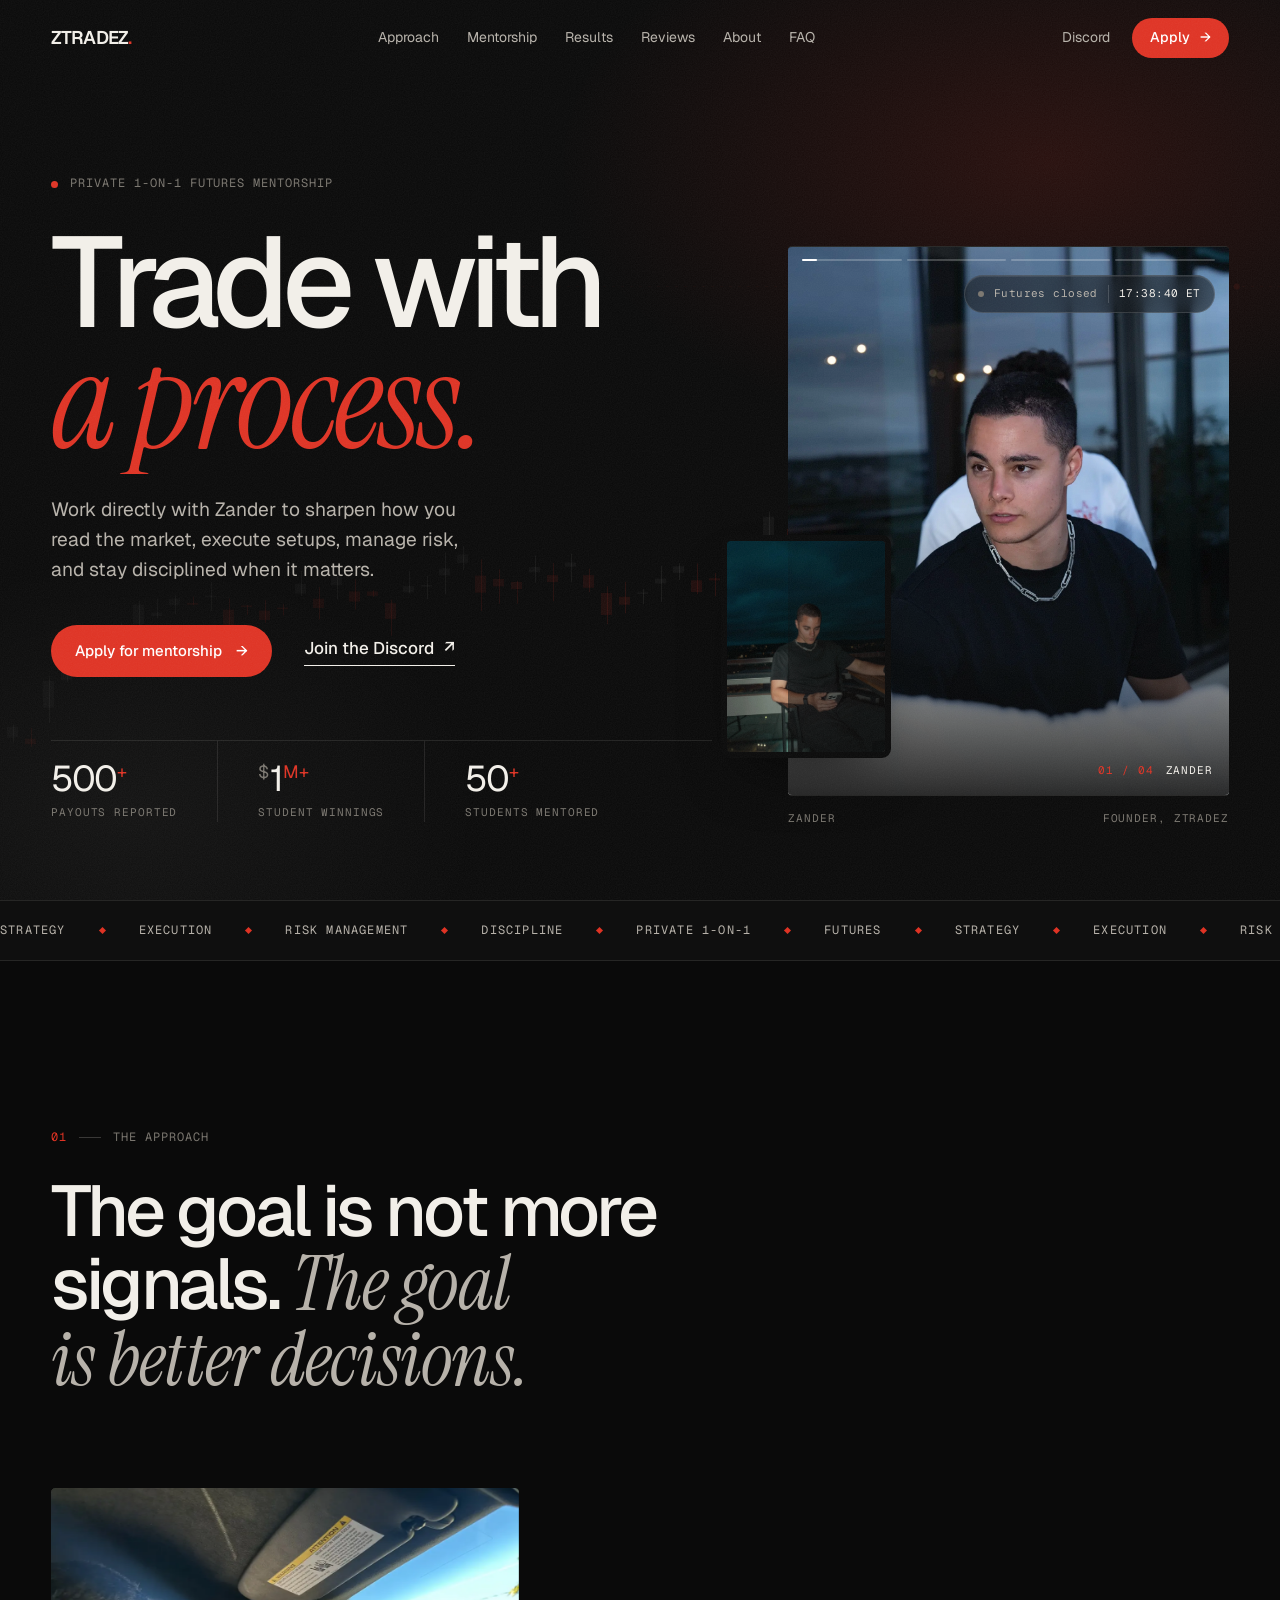
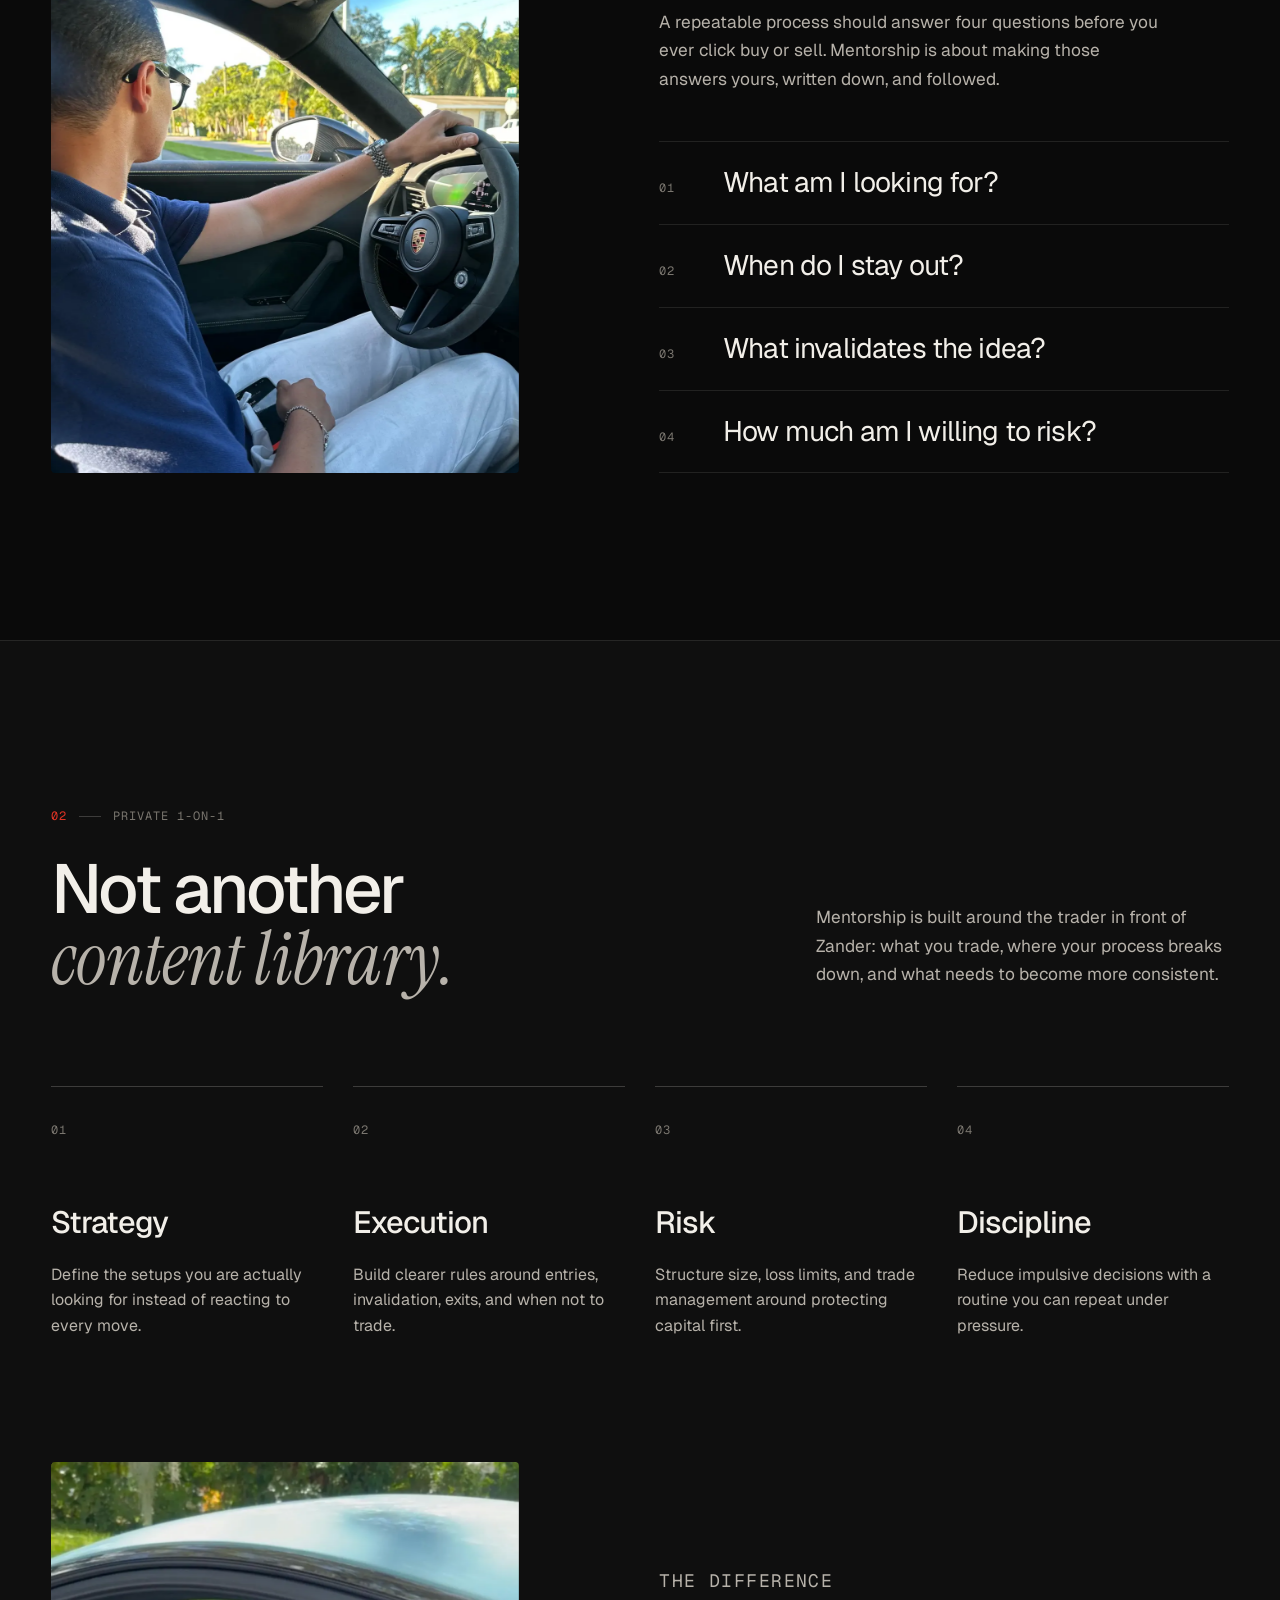
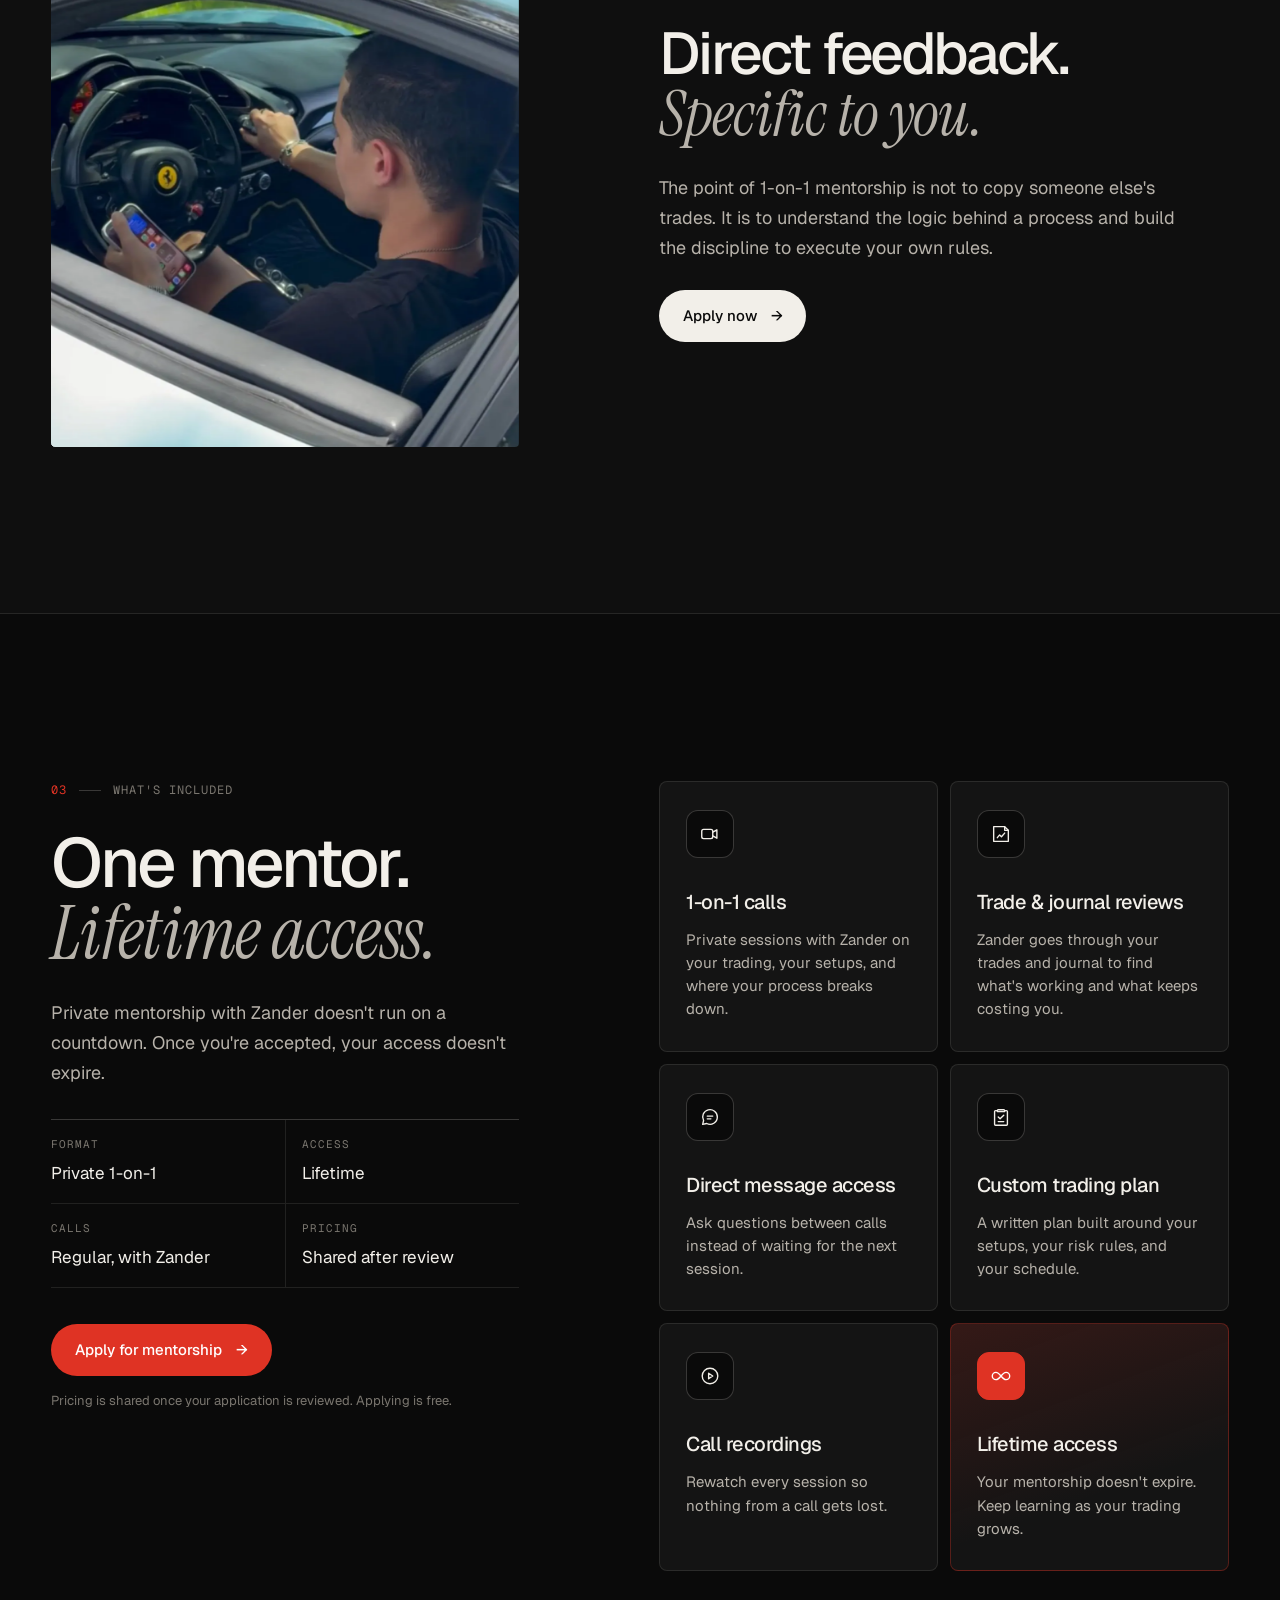
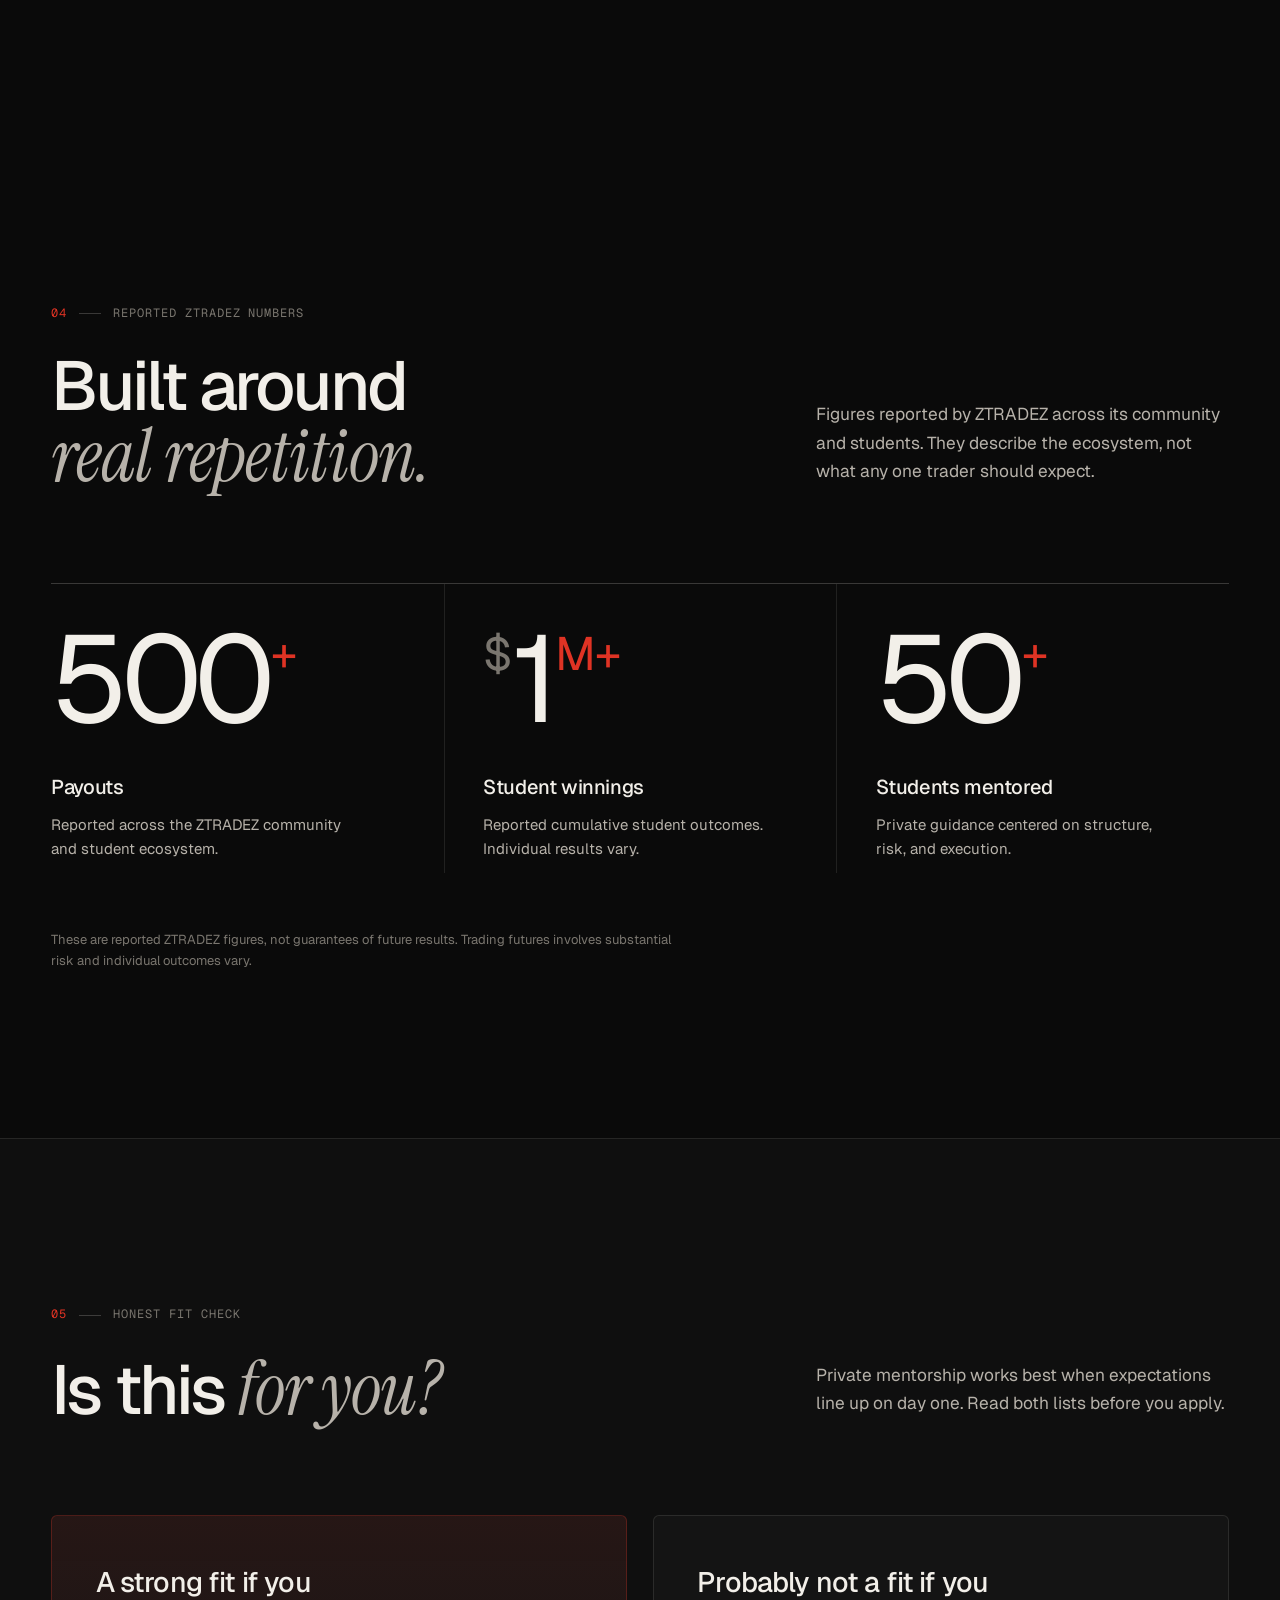
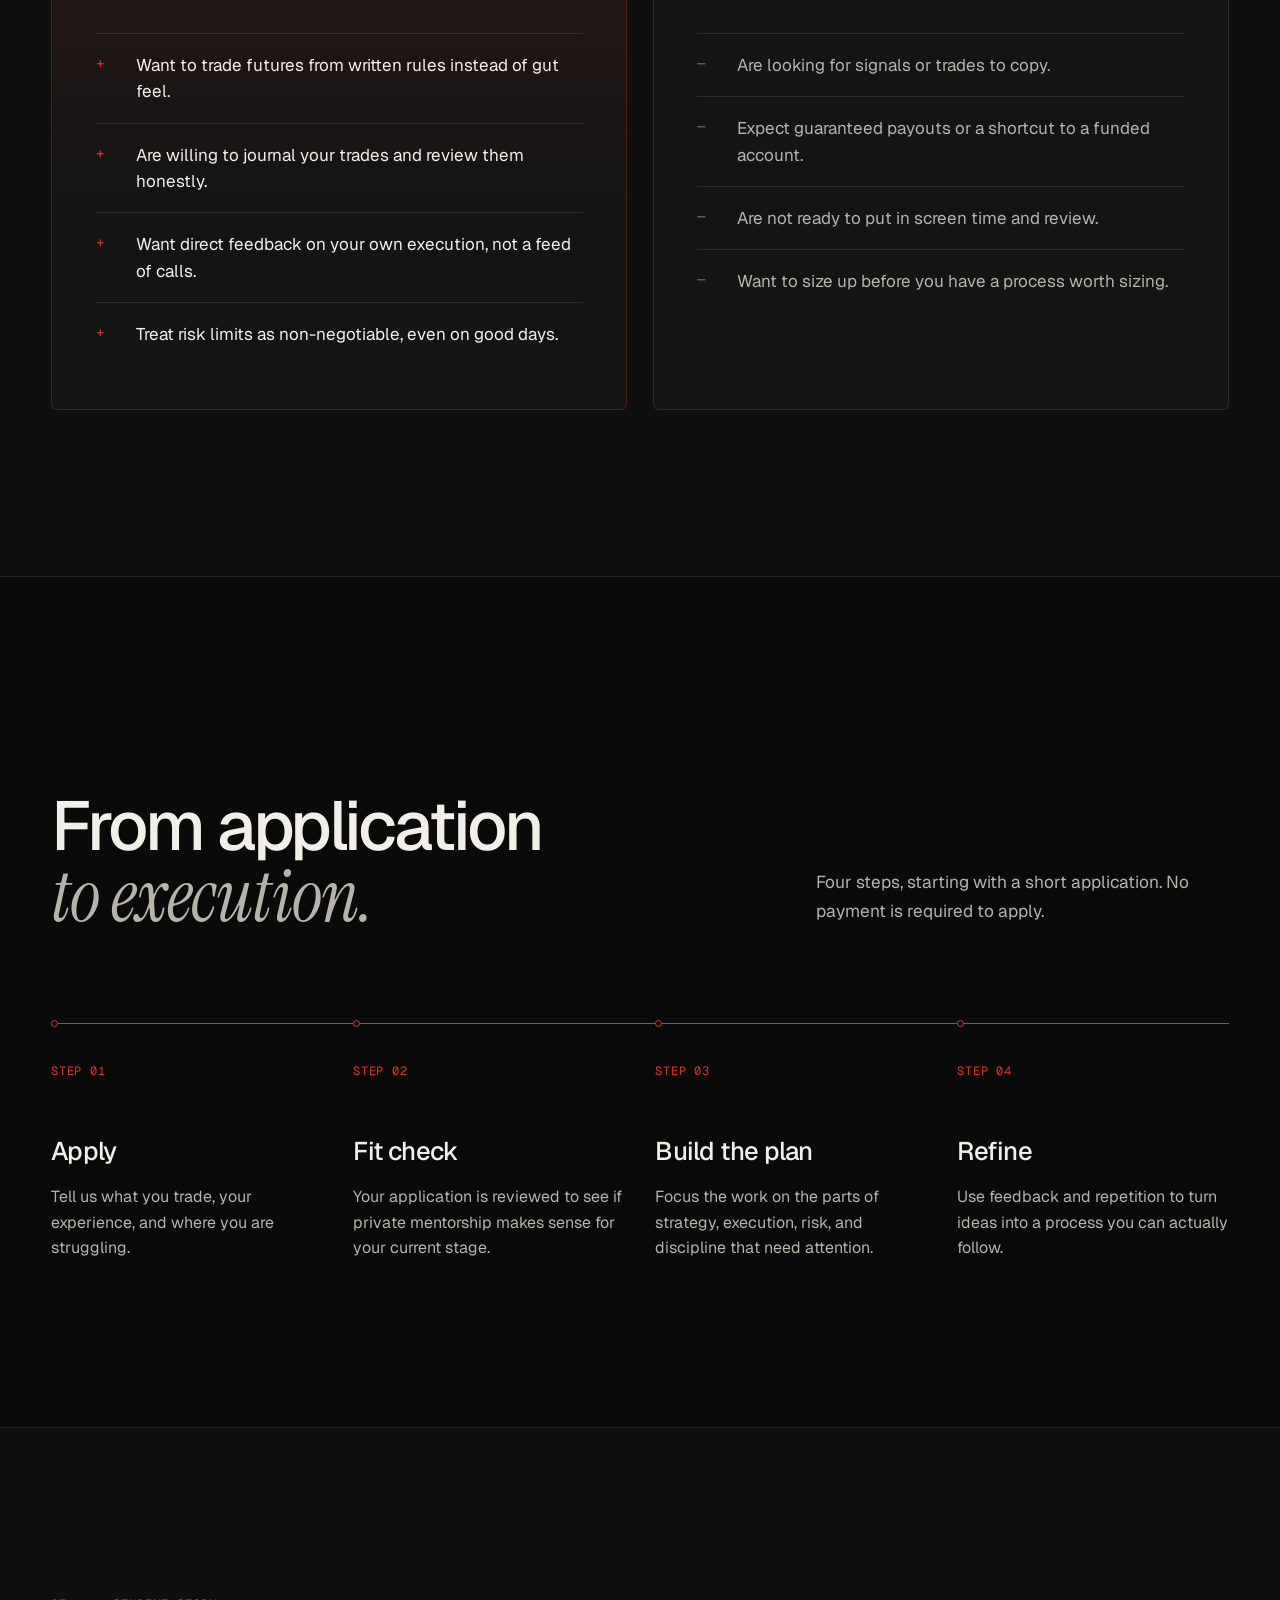
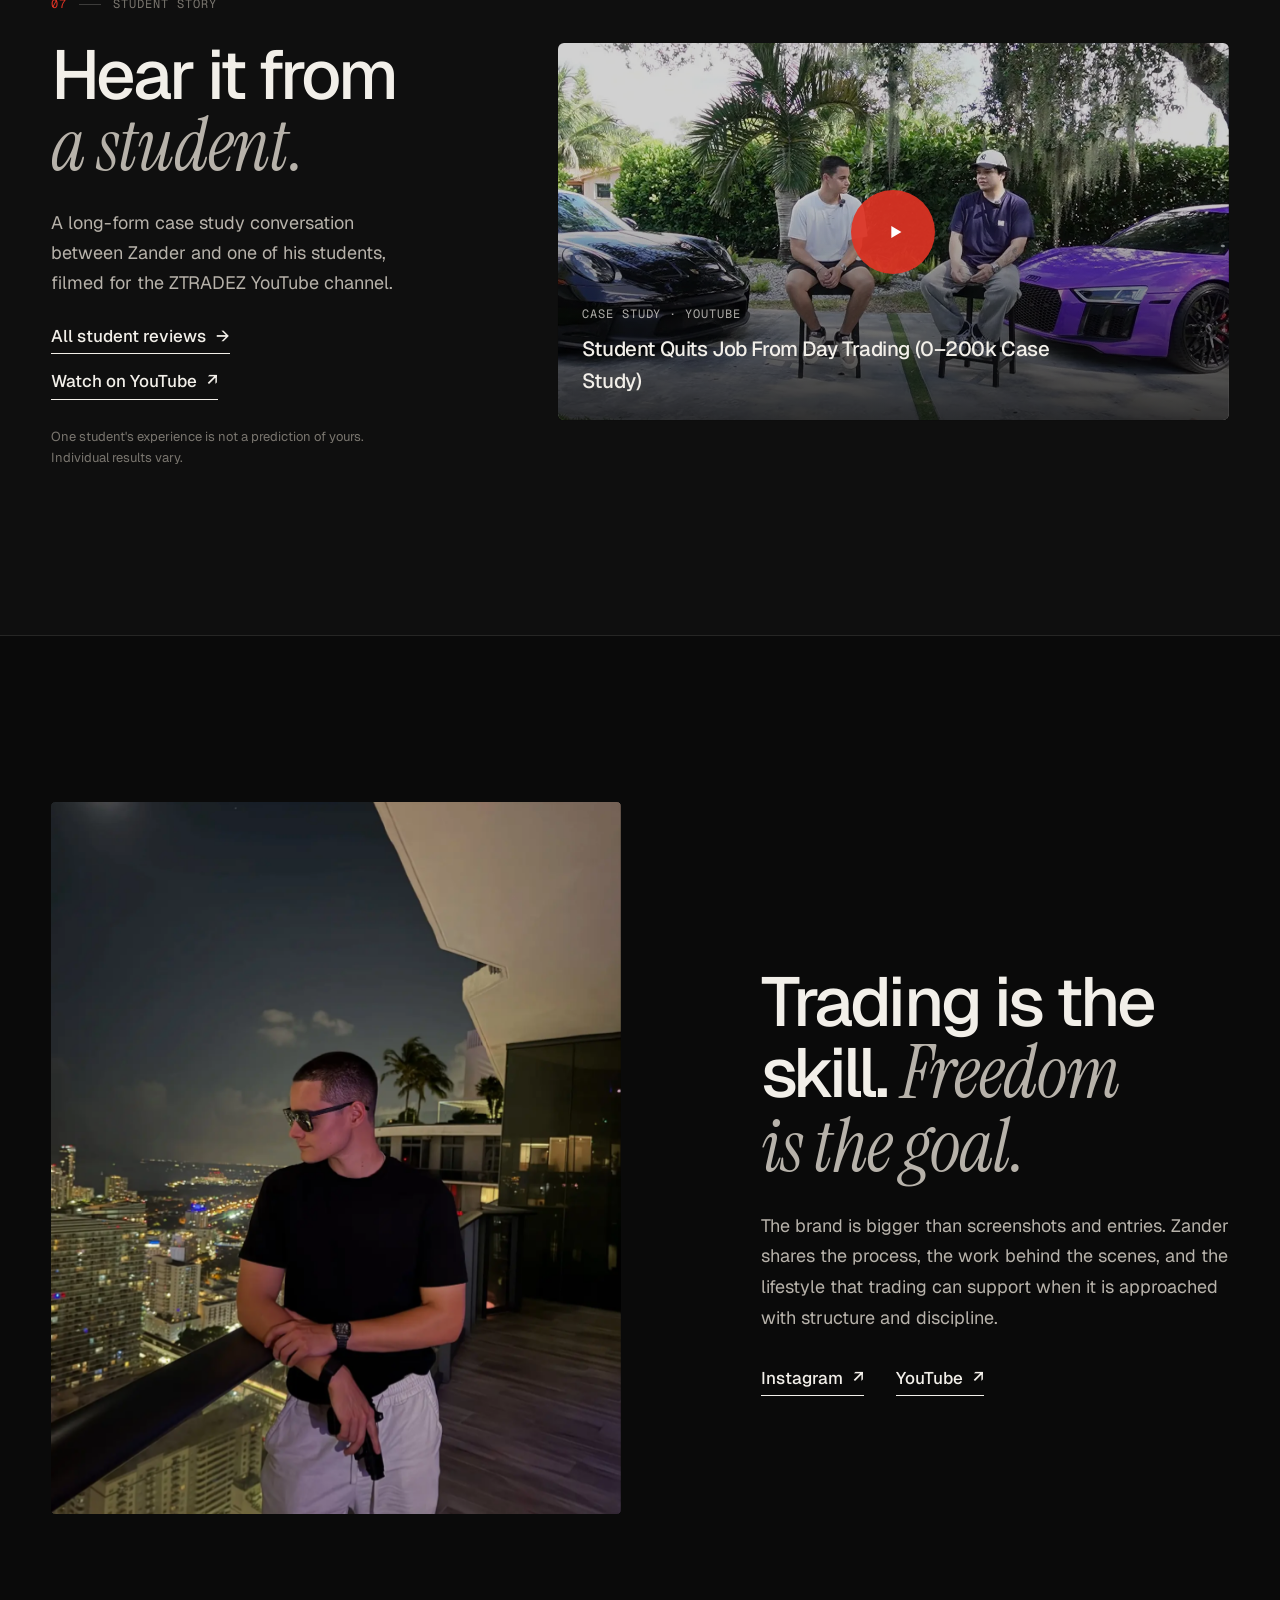
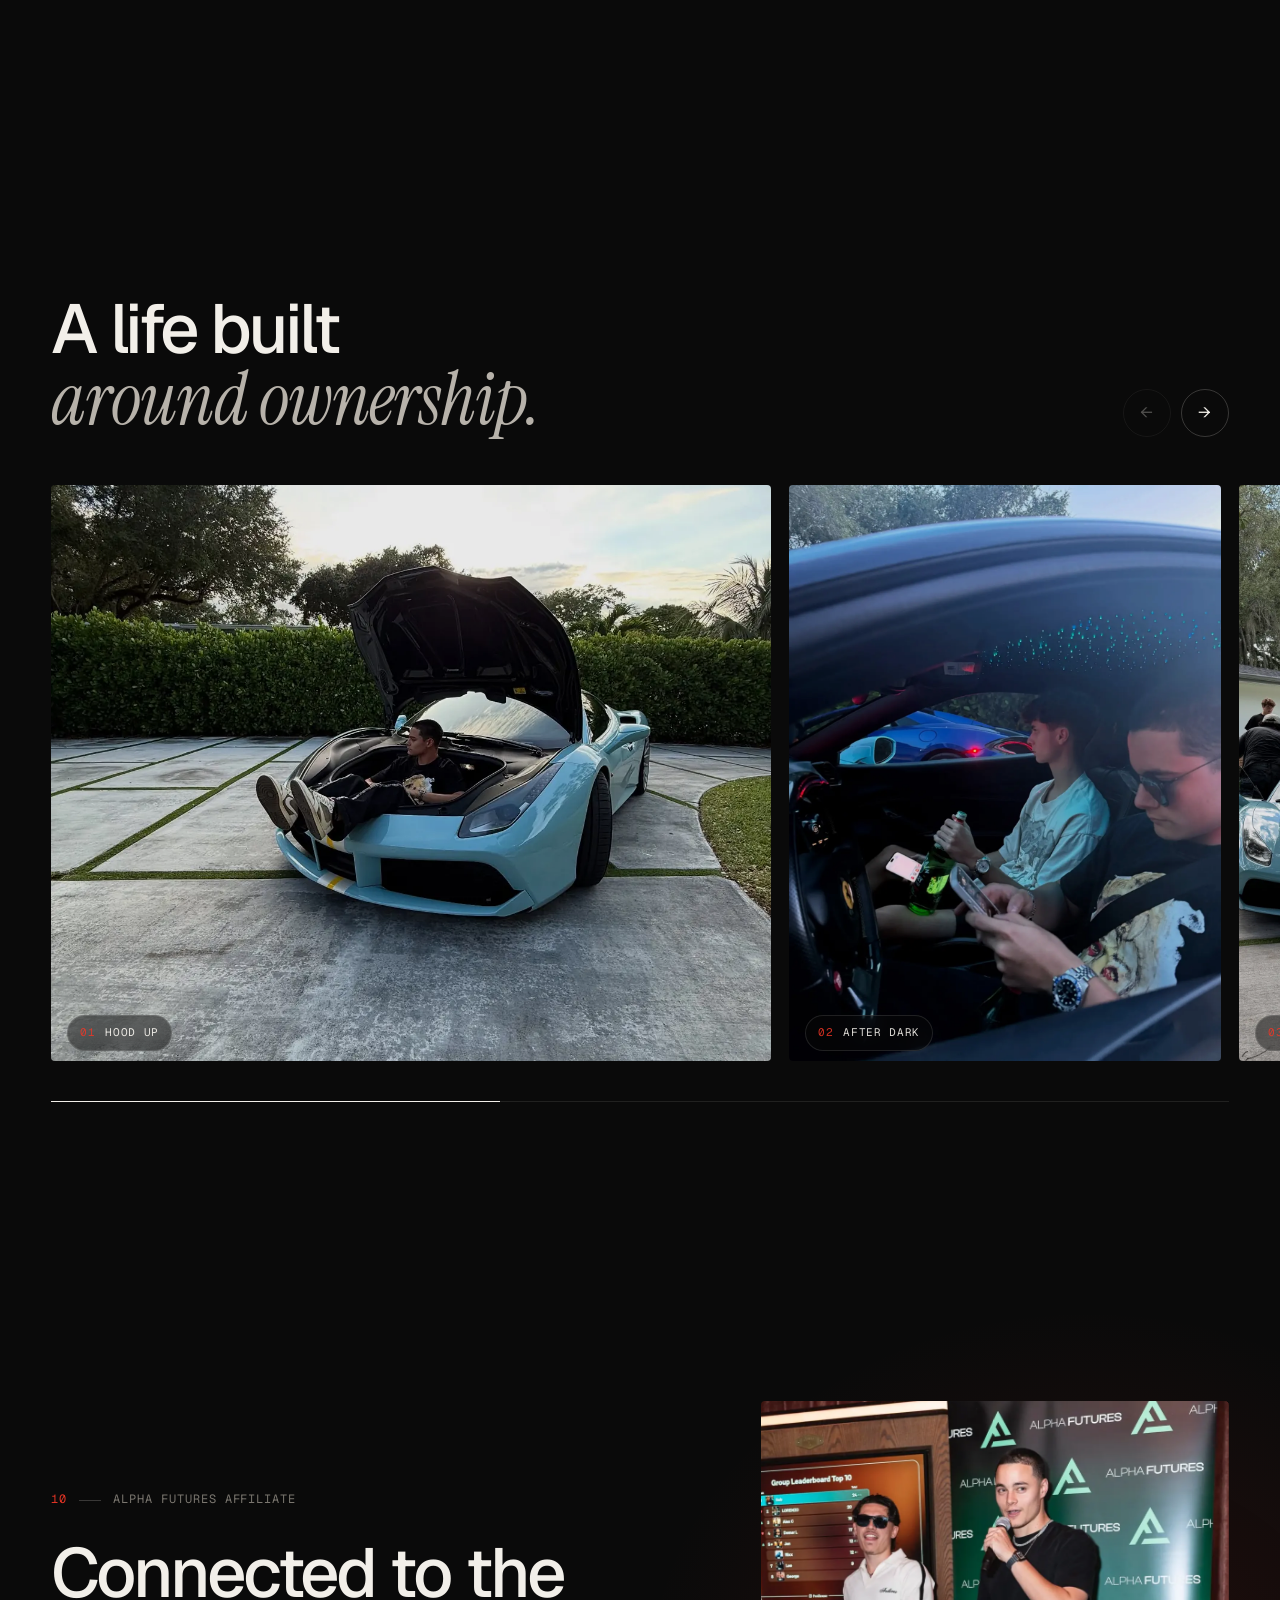
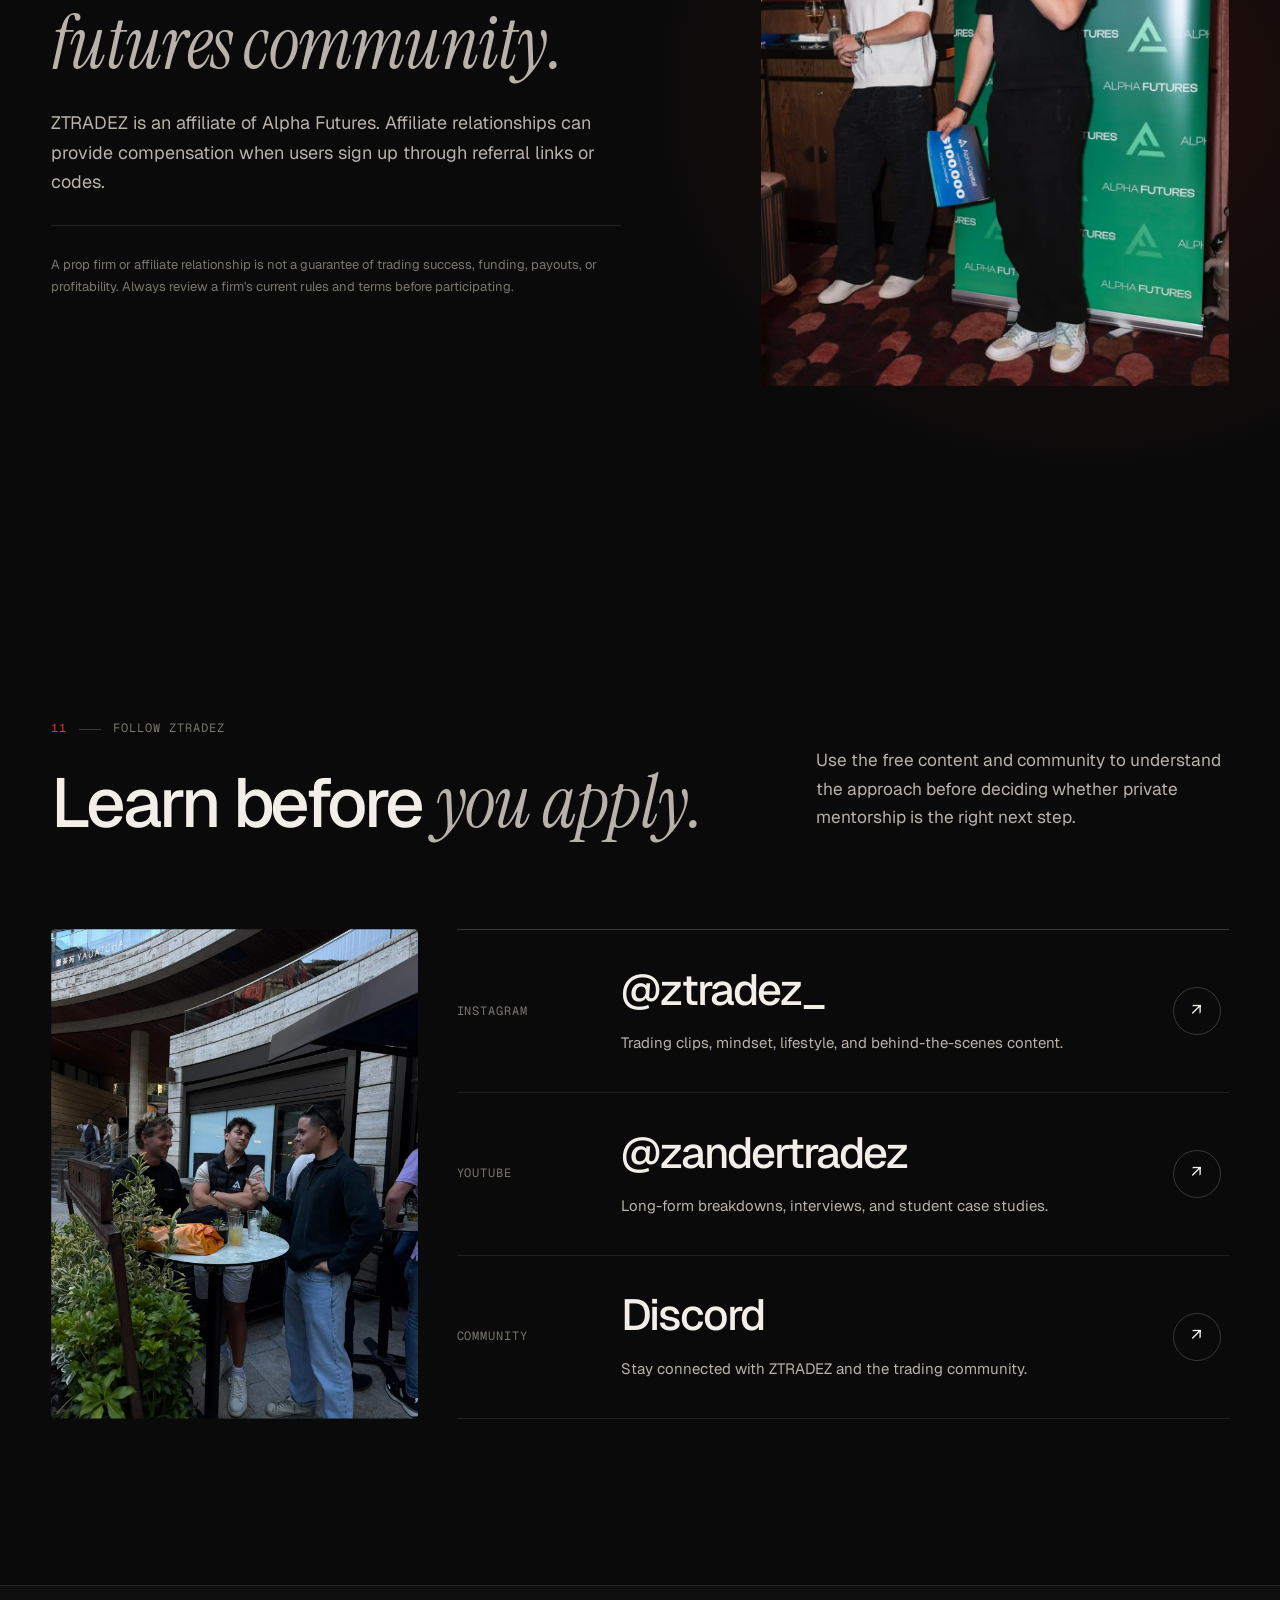
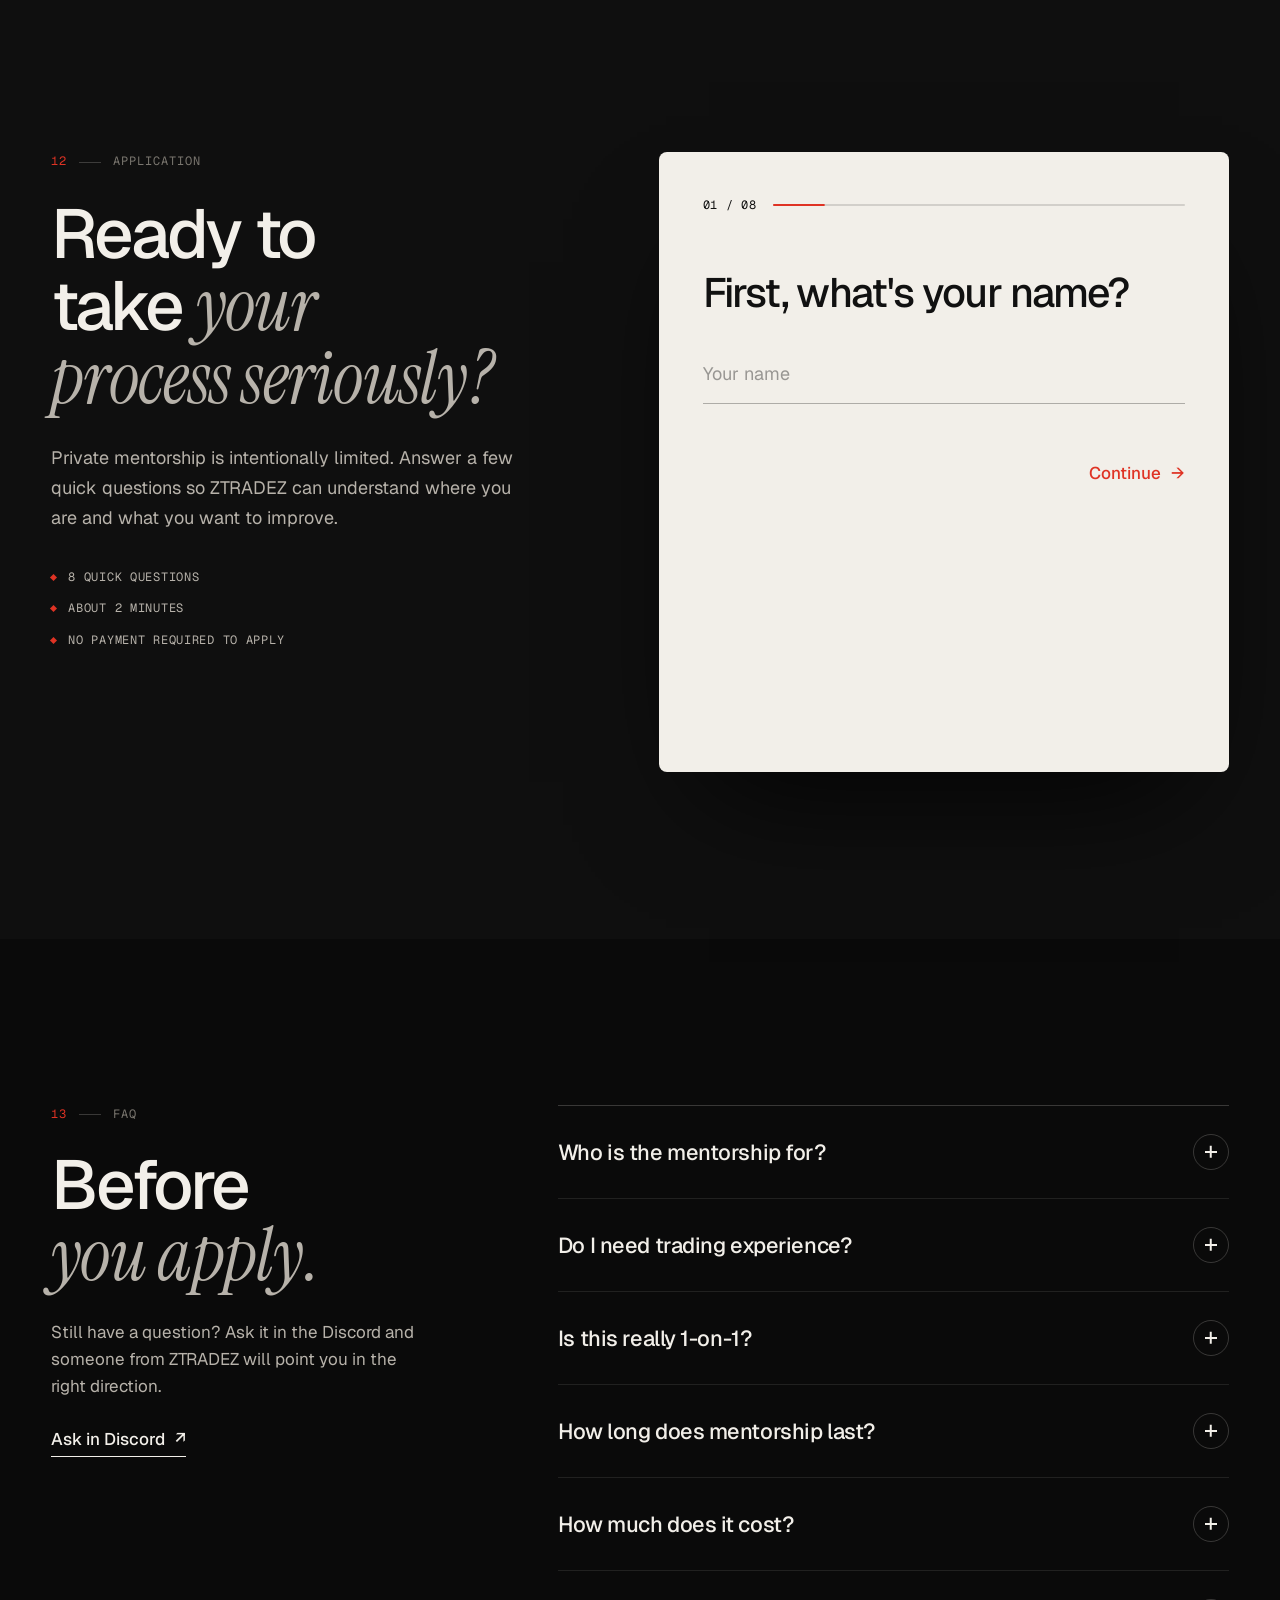
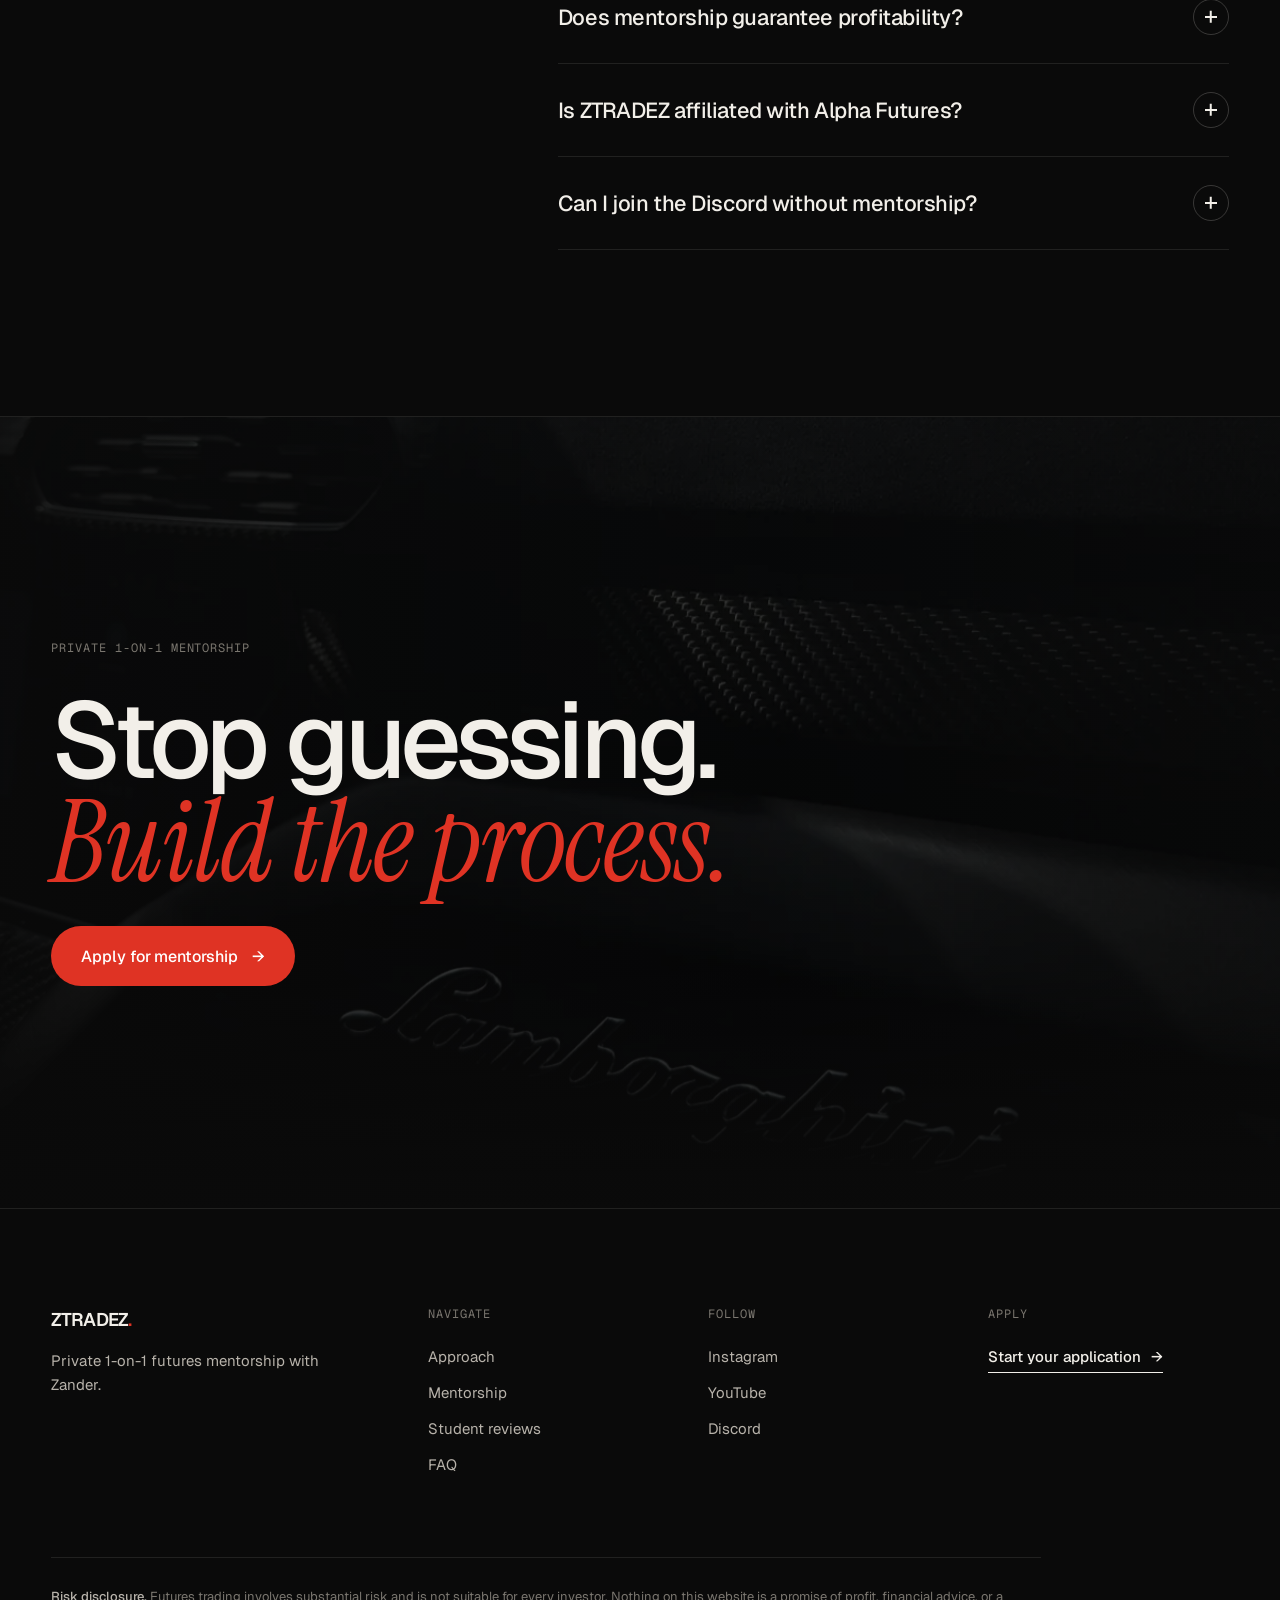
==== commit 88b29e2e: "Give the hero more motion and proof - Headline word rotates (a process / discipline / a plan / patie" ====
--- a/index.html
+++ b/index.html
@@ -70,33 +70,43 @@
   <main id="main">
     <!-- Hero -->
     <section class="hero" id="top">
+      <canvas class="hero-tape" id="heroTape" aria-hidden="true"></canvas>
+      <div class="hero-glow" id="heroGlow" aria-hidden="true"></div>
+
       <div class="shell hero-grid">
         <div class="hero-copy">
           <p class="kicker hero-in" style="--d:0"><span class="live-dot" aria-hidden="true"></span>Private 1-on-1 futures mentorship</p>
           <h1 class="hero-title">
-            <span class="line"><span style="--d:1">Trade with</span></span>
-            <span class="line"><span style="--d:2"><em>a process.</em></span></span>
+            <span class="visually-hidden">Trade with a process.</span>
+            <span class="line" aria-hidden="true"><span style="--d:1">Trade with</span></span>
+            <span class="line" aria-hidden="true"><span style="--d:2"><span class="rotator" id="heroRotator"><em class="is-active">a process.</em><em>discipline.</em><em>a plan.</em><em>patience.</em><em>an edge.</em></span></span></span>
           </h1>
           <p class="hero-lede hero-in" style="--d:3">Work directly with Zander to sharpen how you read the market, execute setups, manage risk, and stay disciplined when it matters.</p>
           <div class="hero-actions hero-in" style="--d:4">
             <a class="btn btn-primary" href="#apply">Apply for mentorship <span class="btn-arrow" aria-hidden="true">→</span></a>
             <a class="link-arrow" href="https://discord.com/invite/qkc7znma6t" target="_blank" rel="noopener noreferrer">Join the Discord <span aria-hidden="true">↗</span></a>
           </div>
-          <dl class="hero-meta hero-in" style="--d:5">
-            <div><dt>Format</dt><dd>Private 1-on-1</dd></div>
-            <div><dt>Market</dt><dd>Futures</dd></div>
-            <div><dt>Affiliate</dt><dd>Alpha Futures</dd></div>
+          <dl class="hero-proof hero-in" style="--d:5">
+            <div><dt>Payouts reported</dt><dd><span class="counter" data-target="500" data-delay="900">0</span><sup>+</sup></dd></div>
+            <div><dt>Student winnings</dt><dd><sub>$</sub><span class="counter" data-target="1" data-delay="900">0</span><sup>M+</sup></dd></div>
+            <div><dt>Students mentored</dt><dd><span class="counter" data-target="50" data-delay="900">0</span><sup>+</sup></dd></div>
           </dl>
         </div>
 
         <div class="hero-media hero-in" style="--d:2">
-          <figure class="hero-portrait" data-parallax="0.06">
-            <img src="assets/photos/portrait.webp" width="1400" height="1867" alt="Zander, founder of ZTRADEZ, on a rooftop at dusk" fetchpriority="high" />
+          <figure class="hero-portrait story" id="heroStory">
+            <img class="story-slide is-active" src="assets/photos/portrait.webp" width="1400" height="1867" alt="Zander, founder of ZTRADEZ, on a rooftop at dusk" data-caption="Zander" fetchpriority="high" />
+            <img class="story-slide" src="assets/photos/city-night-balcony.webp" width="1400" height="1867" alt="Zander on a high-rise balcony overlooking the city at night" data-caption="After the close" decoding="async" />
+            <img class="story-slide" src="assets/photos/ferrari-driveway-1.webp" width="1200" height="1600" alt="Zander standing beside a light blue Ferrari in a driveway" data-caption="The driveway" decoding="async" />
+            <img class="story-slide" src="assets/photos/alpha-futures-event.webp" width="1080" height="1440" alt="Zander speaking at an Alpha Futures event" data-caption="Alpha Futures event" decoding="async" />
+            <div class="story-bars" aria-hidden="true"><span></span><span></span><span></span><span></span></div>
             <div class="market-chip" aria-live="off">
               <span class="market-dot" id="marketDot" aria-hidden="true"></span>
               <span class="market-label" id="marketStatus">CME Globex</span>
               <span class="market-time"><span id="nyClock">--:--:--</span> ET</span>
             </div>
+            <figcaption class="story-cap" aria-live="polite"><span id="storyIndex">01 / 04</span><span id="storyLabel">Zander</span></figcaption>
+            <button class="story-hit" type="button" aria-label="Show next photo"></button>
           </figure>
           <figure class="hero-inset">
             <img src="assets/photos/rooftop-night-phone.webp" width="1400" height="1867" alt="Zander checking his phone on a rooftop terrace at night" />
--- a/styles.css
+++ b/styles.css
@@ -242,11 +242,13 @@
   min-height: 100svh;
   padding: calc(var(--header-h) + clamp(28px, 6vh, 72px)) 0 clamp(48px, 8vh, 96px);
   display: flex; align-items: flex-end;
+  overflow: clip;
   background:
     radial-gradient(55% 45% at 82% 18%, rgba(223, 51, 36, .14), transparent 70%),
     radial-gradient(40% 40% at 10% 90%, rgba(242, 239, 233, .04), transparent 70%);
 }
 .hero-grid {
+  position: relative; z-index: 1;
   display: grid;
   grid-template-columns: minmax(0, 1.2fr) minmax(0, .8fr);
   gap: clamp(40px, 6vw, 104px);
@@ -258,9 +260,10 @@
 
 .hero-title {
   margin: 28px 0 32px;
-  font-size: clamp(3.6rem, 9.2vw, 9.4rem);
+  font-size: clamp(3.6rem, 10vw, 10.4rem);
   line-height: .9;
   letter-spacing: -.058em;
+  position: relative; z-index: 2;
   font-weight: 500;
 }
 .hero-title .line { display: block; overflow: hidden; padding: 0 .08em .08em 0; margin-bottom: -.08em; }
@@ -281,7 +284,6 @@
 
 .hero-media { position: relative; }
 .hero-portrait { position: relative; overflow: hidden; aspect-ratio: 4 / 5; border-radius: 4px; background: var(--panel); }
-.hero-portrait img { width: 100%; height: 112%; object-fit: cover; object-position: 50% 28%; will-change: transform; }
 .hero-portrait::after { content: ""; position: absolute; inset: 0; pointer-events: none; background: linear-gradient(0deg, rgba(10, 10, 10, .88) 0%, rgba(10, 10, 10, .35) 28%, transparent 52%); }
 .market-chip { z-index: 1; }
 .hero-inset {
@@ -296,7 +298,7 @@
   font-family: var(--mono); font-size: .6875rem; letter-spacing: .08em; text-transform: uppercase; color: var(--ink-3);
 }
 .market-chip {
-  position: absolute; top: 14px; right: 14px;
+  position: absolute; top: 28px; right: 14px;
   display: inline-flex; align-items: center; gap: 10px;
   padding: 9px 13px; border-radius: 999px;
   background: rgba(10, 10, 10, .5);
@@ -310,6 +312,72 @@
 .market-dot.is-open { background: #4ade80; box-shadow: 0 0 10px rgba(74, 222, 128, .7); }
 .market-label { color: var(--ink-2); }
 .market-time { padding-left: 10px; border-left: 1px solid rgba(255, 255, 255, .16); }
+
+
+/* Rotating headline word */
+.rotator { display: inline-grid; vertical-align: top; }
+.rotator em { grid-area: 1 / 1; white-space: nowrap; transform: translateY(105%); opacity: 0; transition: transform .9s var(--ease), opacity .5s ease; }
+.rotator em.is-active { transform: none; opacity: 1; }
+.rotator em.is-leaving { transform: translateY(-105%); opacity: 0; }
+
+/* Proof numbers */
+.hero-proof {
+  margin: clamp(44px, 7vh, 84px) 0 0;
+  display: grid; grid-template-columns: repeat(3, auto); justify-content: start;
+  border-top: 1px solid var(--line);
+}
+.hero-proof div { display: flex; flex-direction: column-reverse; justify-content: flex-end; gap: 8px; padding: 20px 40px 0 0; margin-right: 40px; border-right: 1px solid var(--line); }
+.hero-proof div:last-child { border-right: 0; margin-right: 0; padding-right: 0; }
+.hero-proof dt { font-family: var(--mono); font-size: .6875rem; letter-spacing: .08em; text-transform: uppercase; color: var(--ink-3); }
+.hero-proof dd { margin: 0; display: flex; align-items: flex-start; font-size: clamp(2rem, 2.8vw, 2.8rem); font-weight: 400; line-height: 1; letter-spacing: -.045em; }
+.hero-proof sup, .hero-proof sub { position: static; vertical-align: 0; font-size: .5em; line-height: 1; margin-top: .12em; letter-spacing: 0; }
+.hero-proof sup { color: var(--red); margin-left: .06em; }
+.hero-proof sub { color: var(--ink-3); margin-right: .04em; }
+
+/* Story slideshow */
+.story-slide {
+  position: absolute; inset: 0; width: 100%; height: 100%; object-fit: cover;
+  opacity: 0; transform: scale(1.1);
+  transition: opacity 1.1s ease, transform 7s cubic-bezier(.2, .6, .3, 1);
+}
+.story-slide.is-active { opacity: 1; transform: scale(1); }
+.story-slide:nth-of-type(1) { object-position: 50% 28%; }
+.story-slide:nth-of-type(2) { object-position: 50% 42%; }
+.story-slide:nth-of-type(3) { object-position: 50% 55%; }
+.story-slide:nth-of-type(4) { object-position: 50% 38%; }
+.hero-portrait::after { z-index: 1; }
+.story-bars { position: absolute; z-index: 2; top: 12px; left: 14px; right: 14px; display: flex; gap: 5px; }
+.story-bars span { flex: 1; height: 2px; border-radius: 2px; background: rgba(255, 255, 255, .22); overflow: hidden; }
+.story-bars span::after { content: ""; display: block; height: 100%; background: #fff; transform-origin: left; transform: scaleX(var(--p, 0)); }
+.market-chip { z-index: 2; }
+.story-cap {
+  position: absolute; z-index: 2; right: 16px; bottom: 16px;
+  display: inline-flex; align-items: center; gap: 12px;
+  font-family: var(--mono); font-size: .6875rem; letter-spacing: .08em; text-transform: uppercase; color: var(--ink);
+}
+.story-cap span:first-child { color: var(--red); font-variant-numeric: tabular-nums; }
+.story-cap #storyLabel { transition: opacity .35s ease, transform .5s var(--ease); }
+.story-cap.is-swapping #storyLabel { opacity: 0; transform: translateY(6px); }
+.story-hit { position: absolute; inset: 0; z-index: 3; cursor: pointer; border-radius: inherit; }
+.story-hit:focus-visible { outline: 2px solid var(--red); outline-offset: -4px; }
+
+/* Candle tape + cursor glow */
+.hero-tape {
+  position: absolute; z-index: 0; left: 0; bottom: 0; width: 100%; height: 78%;
+  pointer-events: none; opacity: 0; transition: opacity 2.4s ease 1.2s;
+  -webkit-mask-image: linear-gradient(0deg, #000 0%, rgba(0, 0, 0, .8) 40%, transparent 96%), linear-gradient(90deg, rgba(0, 0, 0, .35) 0%, rgba(0, 0, 0, .6) 35%, #000 70%);
+  -webkit-mask-composite: source-in;
+  mask-image: linear-gradient(0deg, #000 0%, rgba(0, 0, 0, .8) 40%, transparent 96%), linear-gradient(90deg, rgba(0, 0, 0, .35) 0%, rgba(0, 0, 0, .6) 35%, #000 70%);
+  mask-composite: intersect;
+}
+.is-ready .hero-tape { opacity: 1; }
+.hero-glow {
+  position: absolute; z-index: 0; left: 0; top: 0; width: 760px; height: 760px; margin: -380px 0 0 -380px;
+  border-radius: 50%; pointer-events: none; opacity: 0;
+  background: radial-gradient(circle, rgba(223, 51, 36, .16) 0%, rgba(223, 51, 36, .05) 35%, transparent 65%);
+  transition: opacity .8s ease; will-change: transform;
+}
+.hero-glow.is-on { opacity: 1; }
 
 /* Hero load choreography */
 .js .hero-in { opacity: 0; transform: translateY(18px); }
@@ -997,6 +1065,11 @@
   .hero-title { margin: 22px 0 24px; font-size: clamp(3.4rem, 15vw, 6.2rem); }
   .hero-meta { grid-template-columns: repeat(3, minmax(0, 1fr)); }
   .hero-meta div { padding-right: 14px; margin-right: 14px; }
+  .hero-proof { grid-template-columns: repeat(3, minmax(0, 1fr)); }
+  .hero-proof div { padding-right: 12px; margin-right: 12px; }
+  .hero-proof dd { font-size: clamp(1.6rem, 7vw, 2.2rem); }
+  .hero-tape { height: 46%; }
+  .hero-glow { display: none; }
   .sec-head-split { grid-template-columns: 1fr; row-gap: 24px; }
   .sec-head-split .sec-intro { justify-self: start; }
   .rail-controls { justify-self: start; }
@@ -1063,5 +1136,6 @@
   *, *::before, *::after { animation-duration: .01ms !important; animation-iteration-count: 1 !important; transition-duration: .01ms !important; transition-delay: 0ms !important; }
   .js .intro { display: none; }
   .js .reveal, .js .reveal-img, .js .hero-in, .js .hero-title .line > span { opacity: 1; transform: none; clip-path: none; }
+  .story-slide { transition: opacity .01ms; transform: none; }
   .marquee-track { animation: none; }
 }
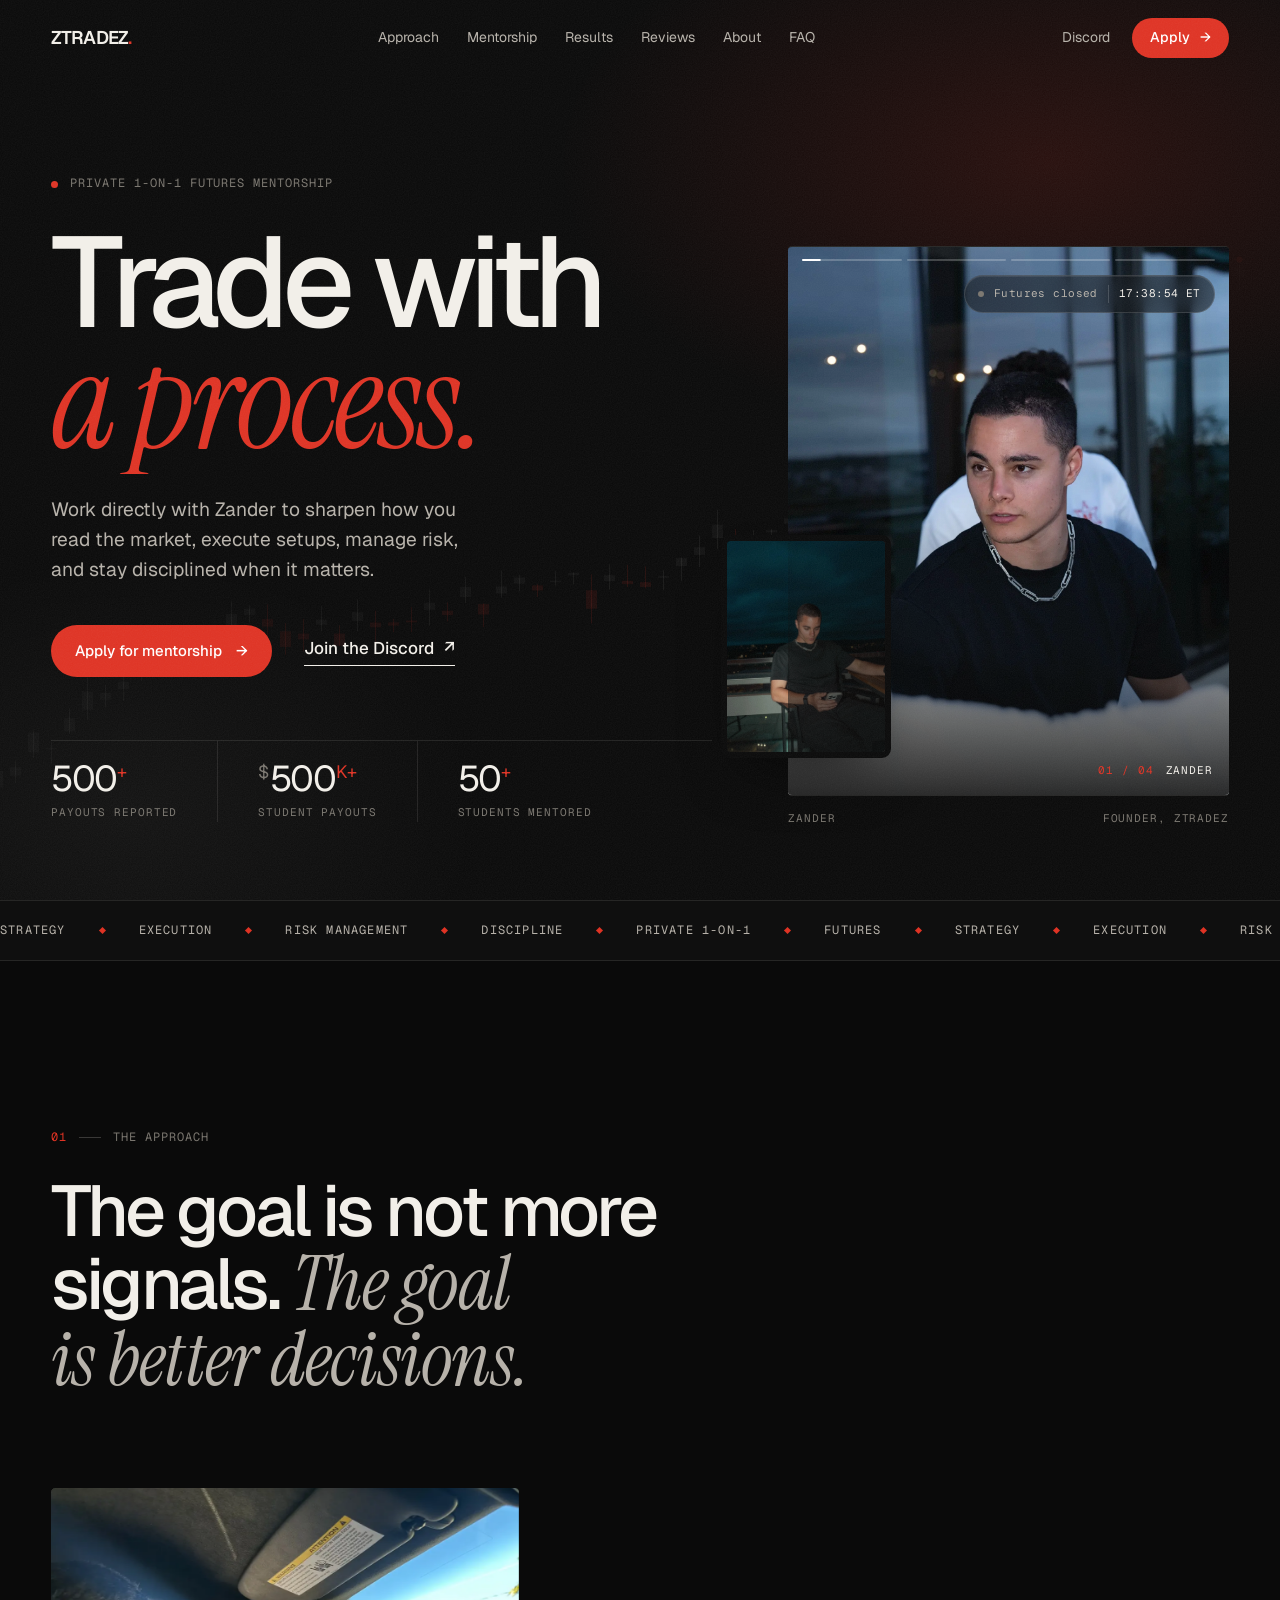
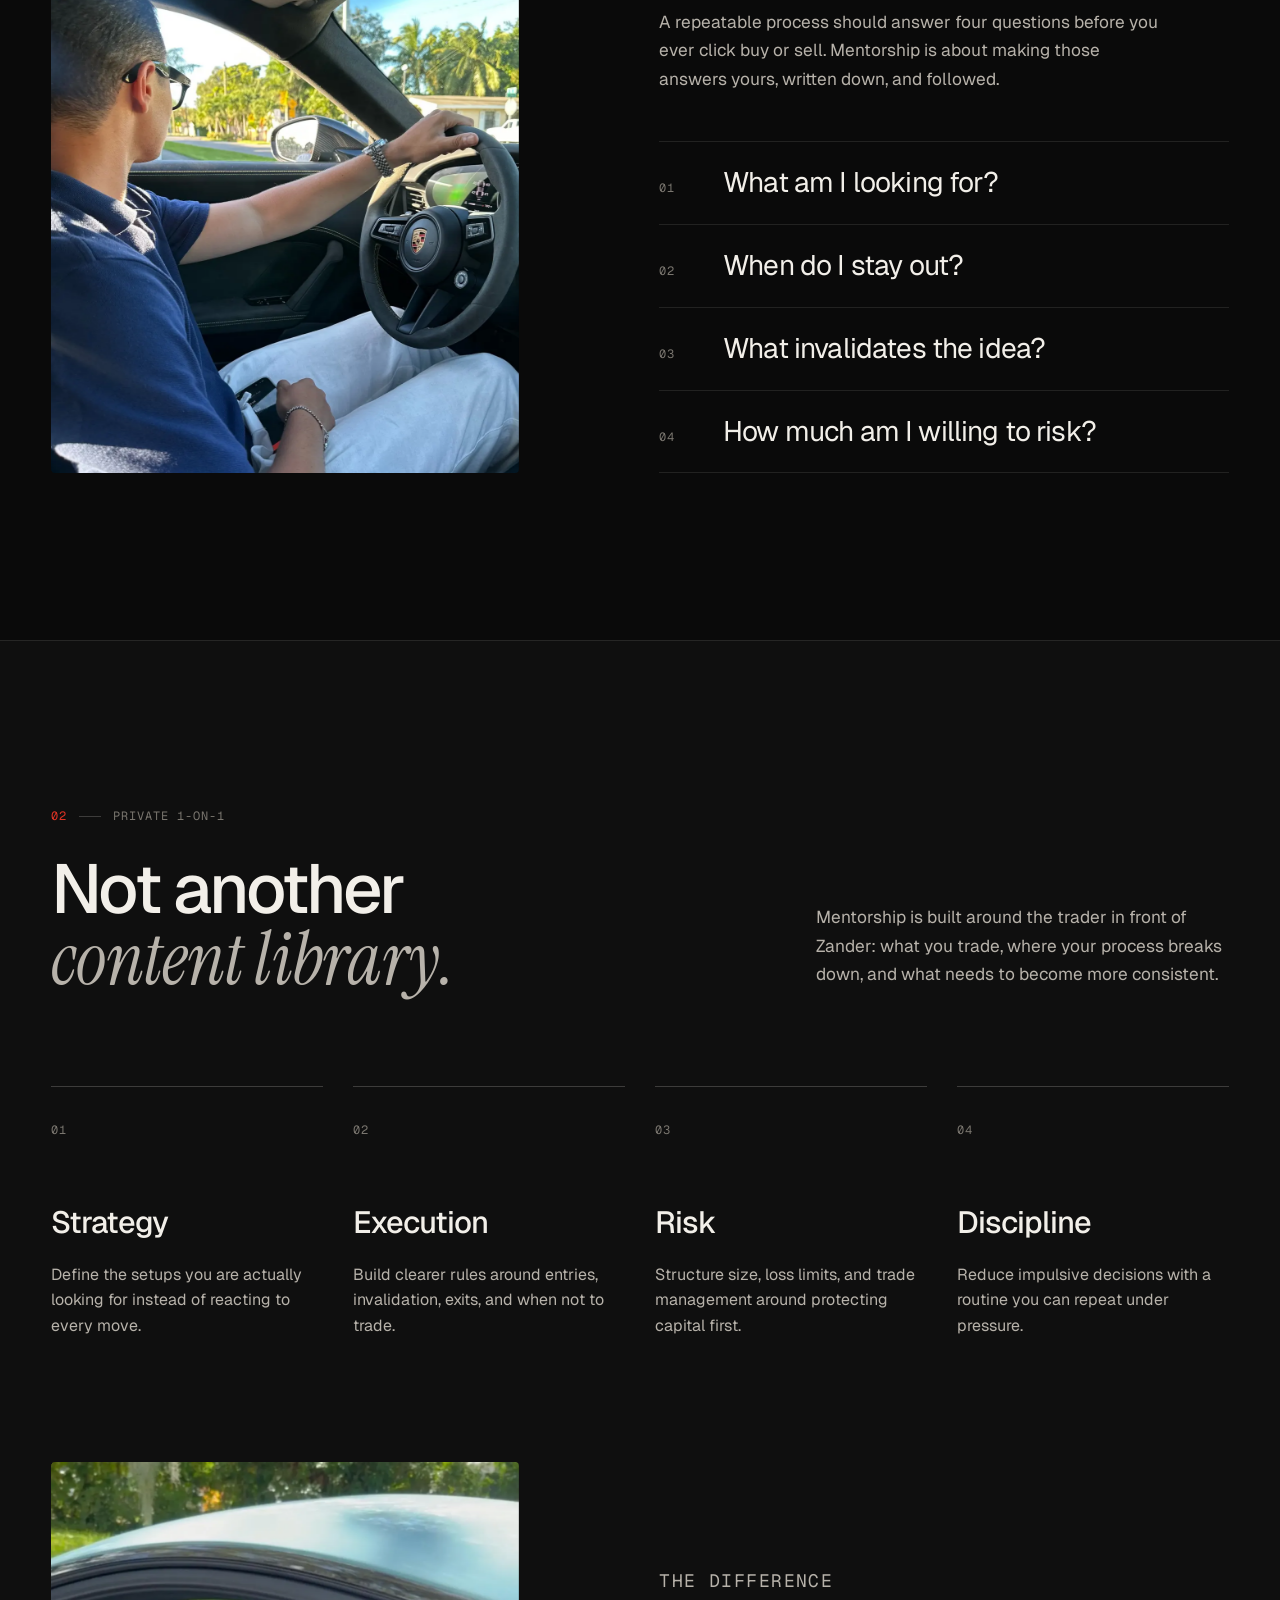
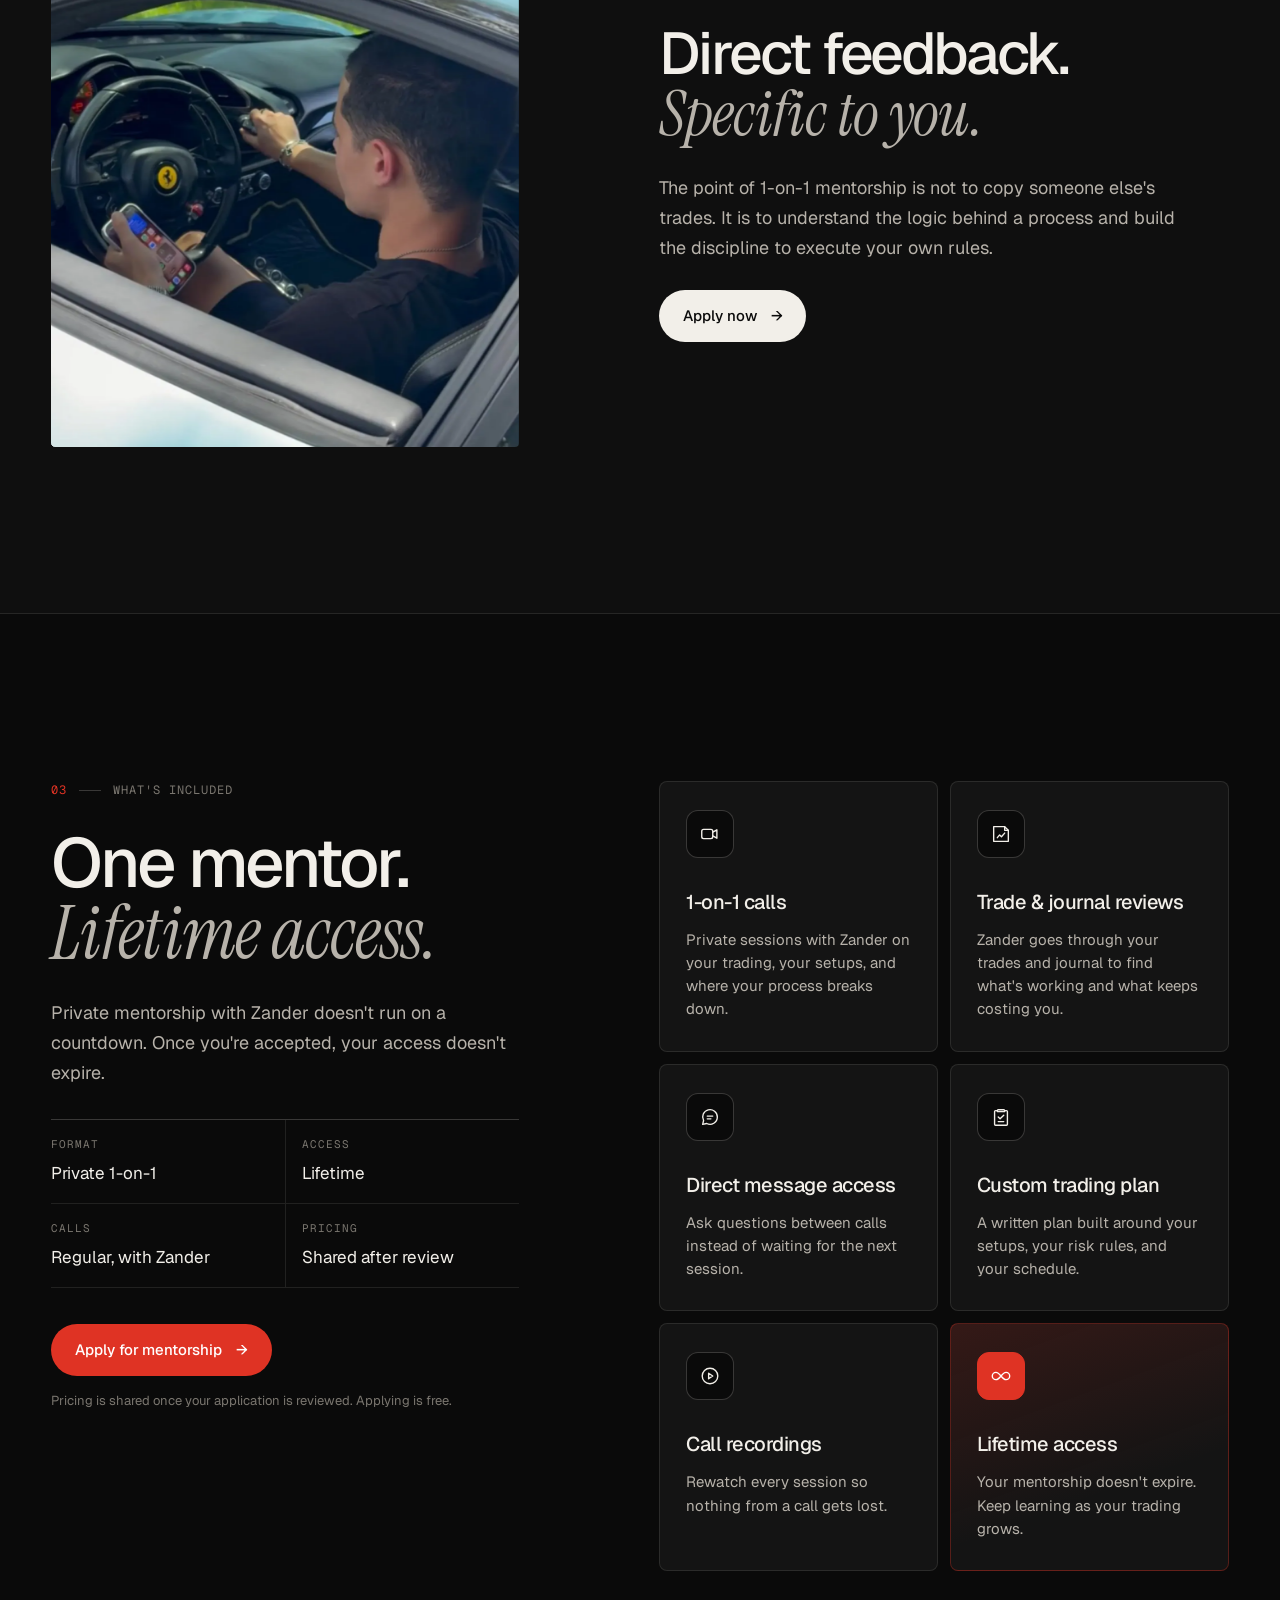
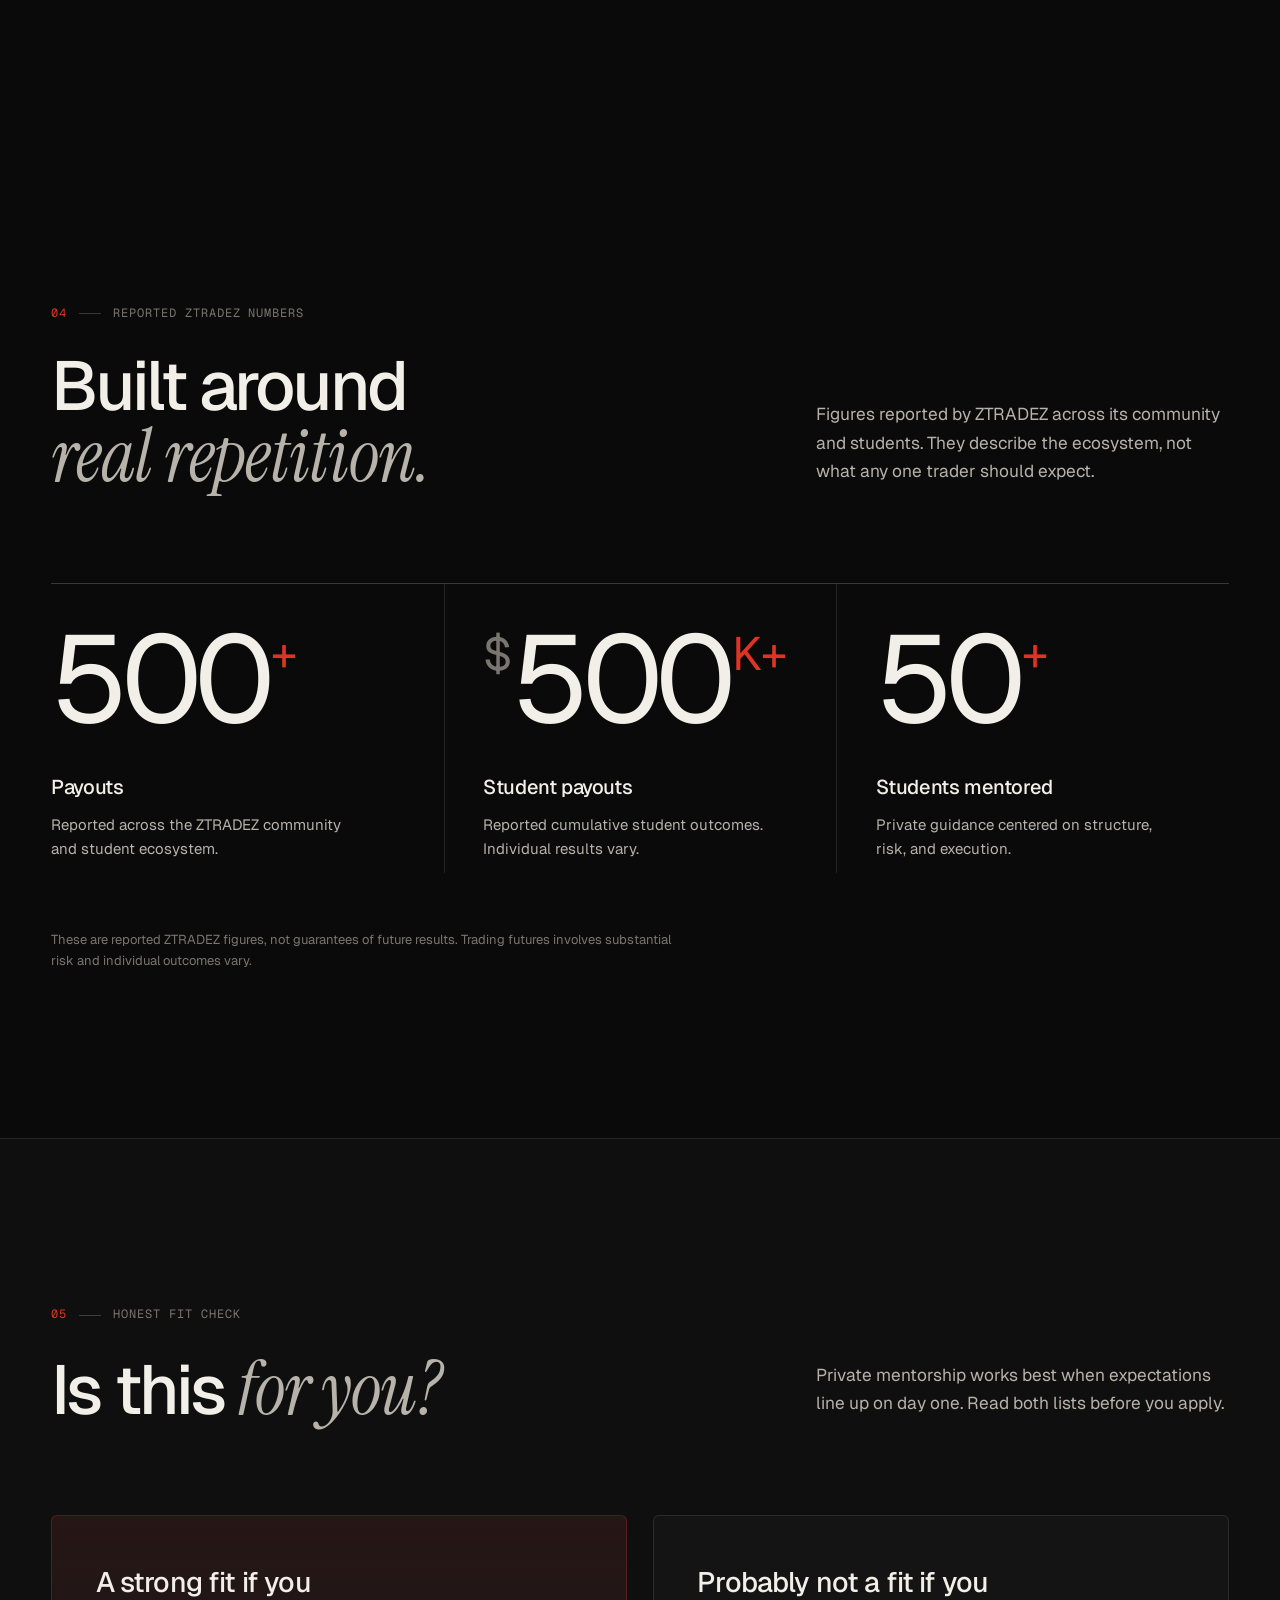
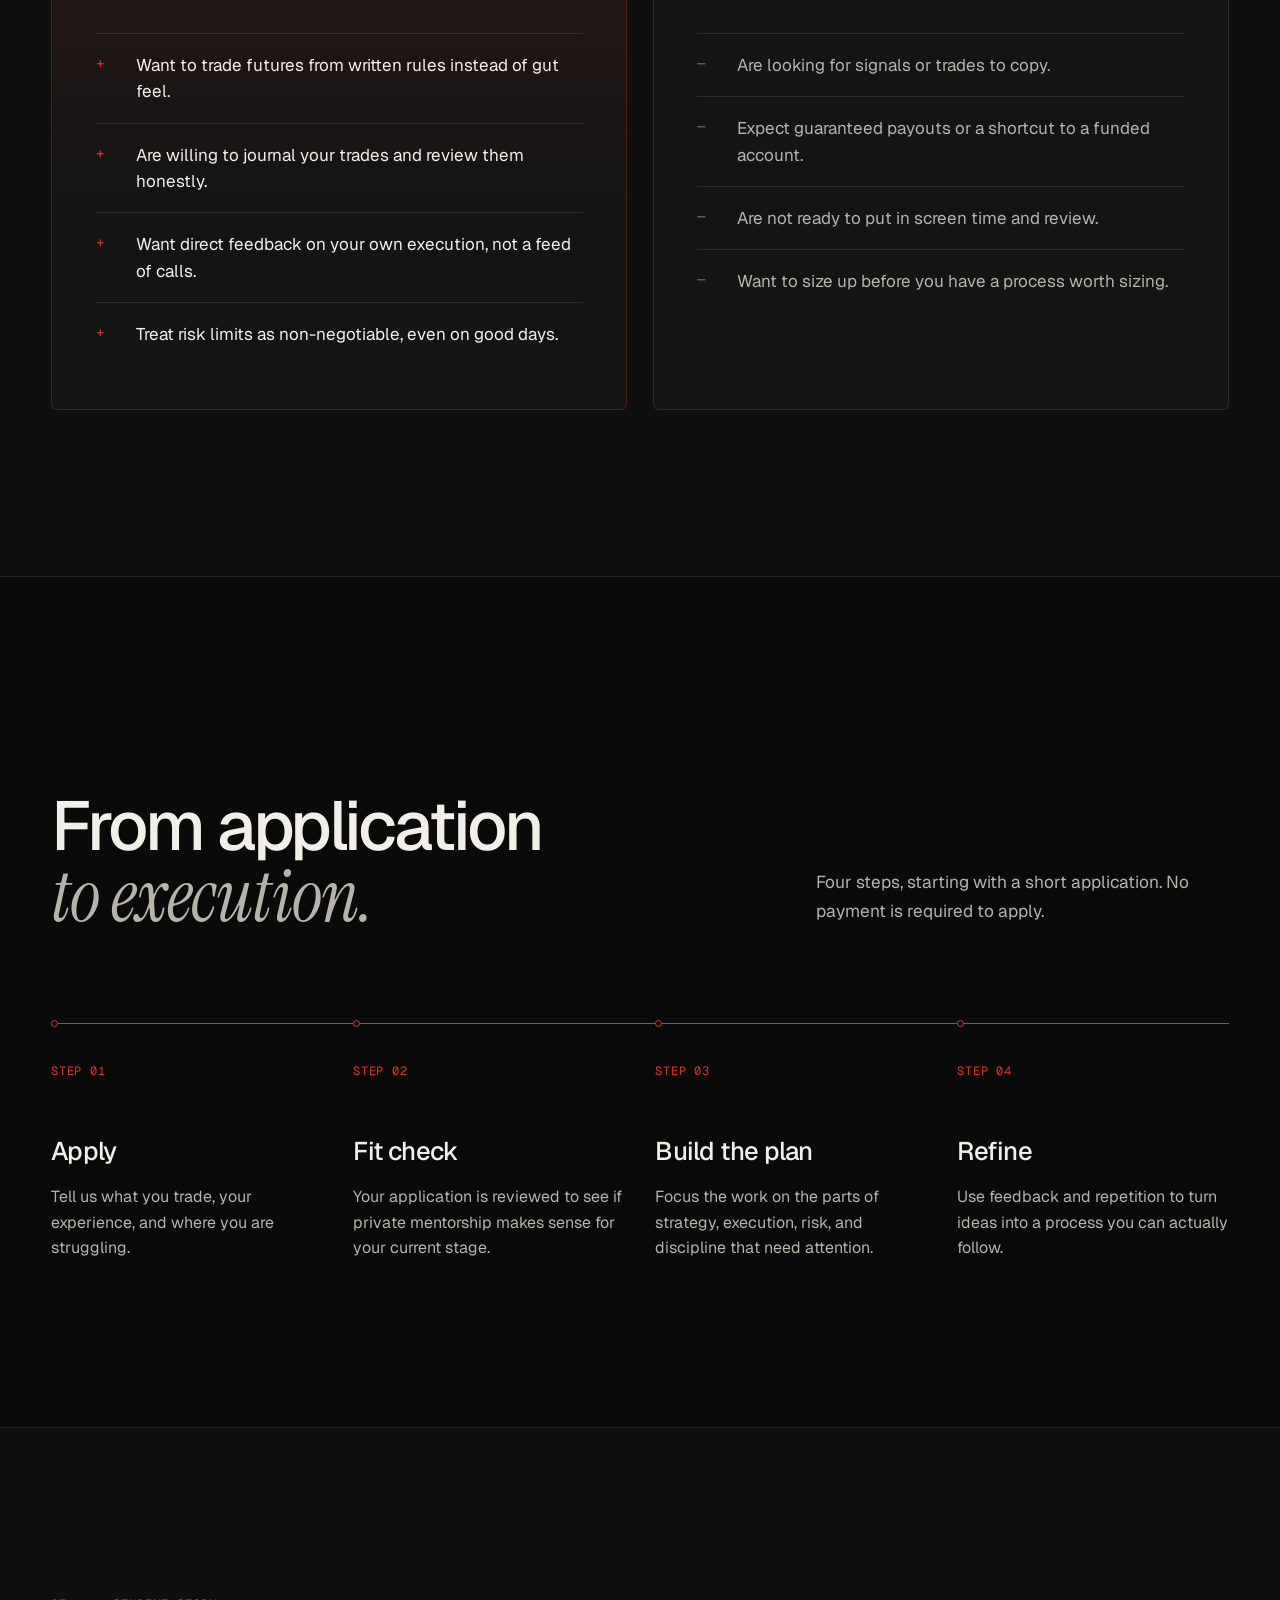
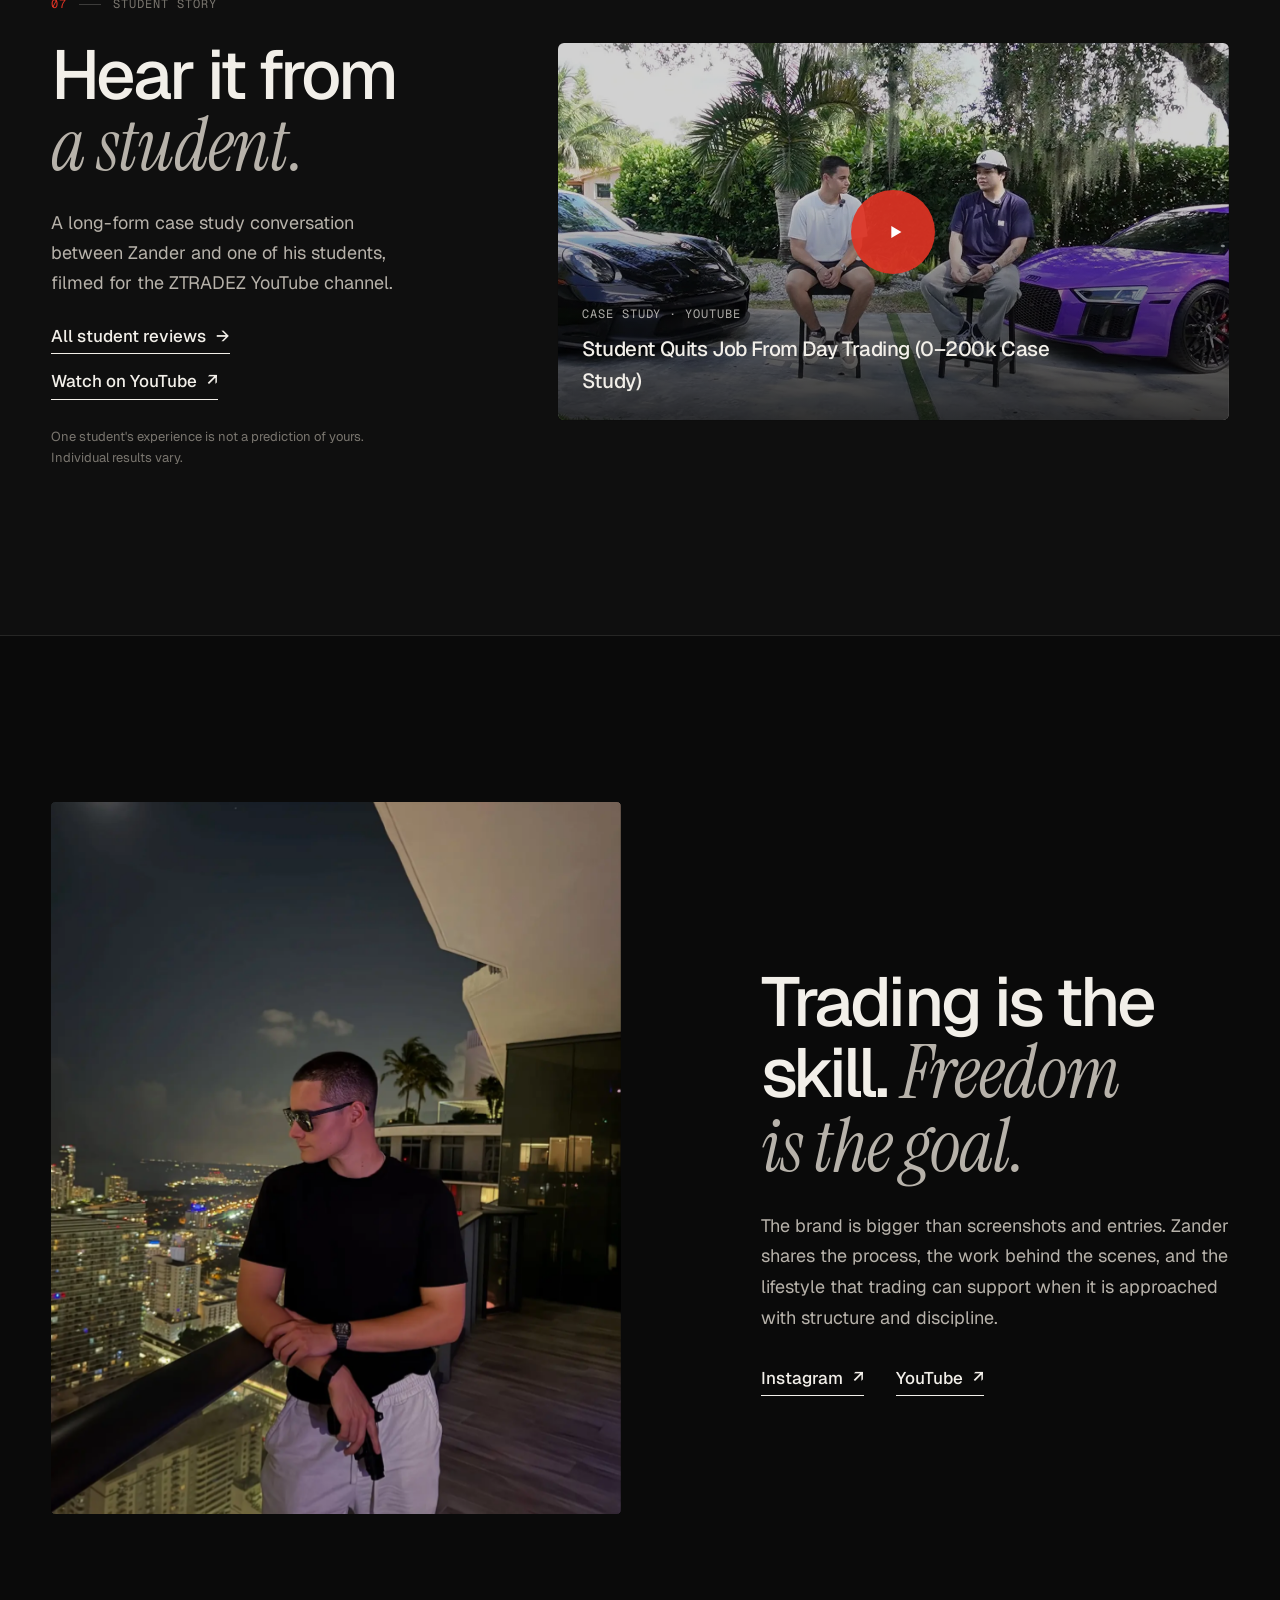
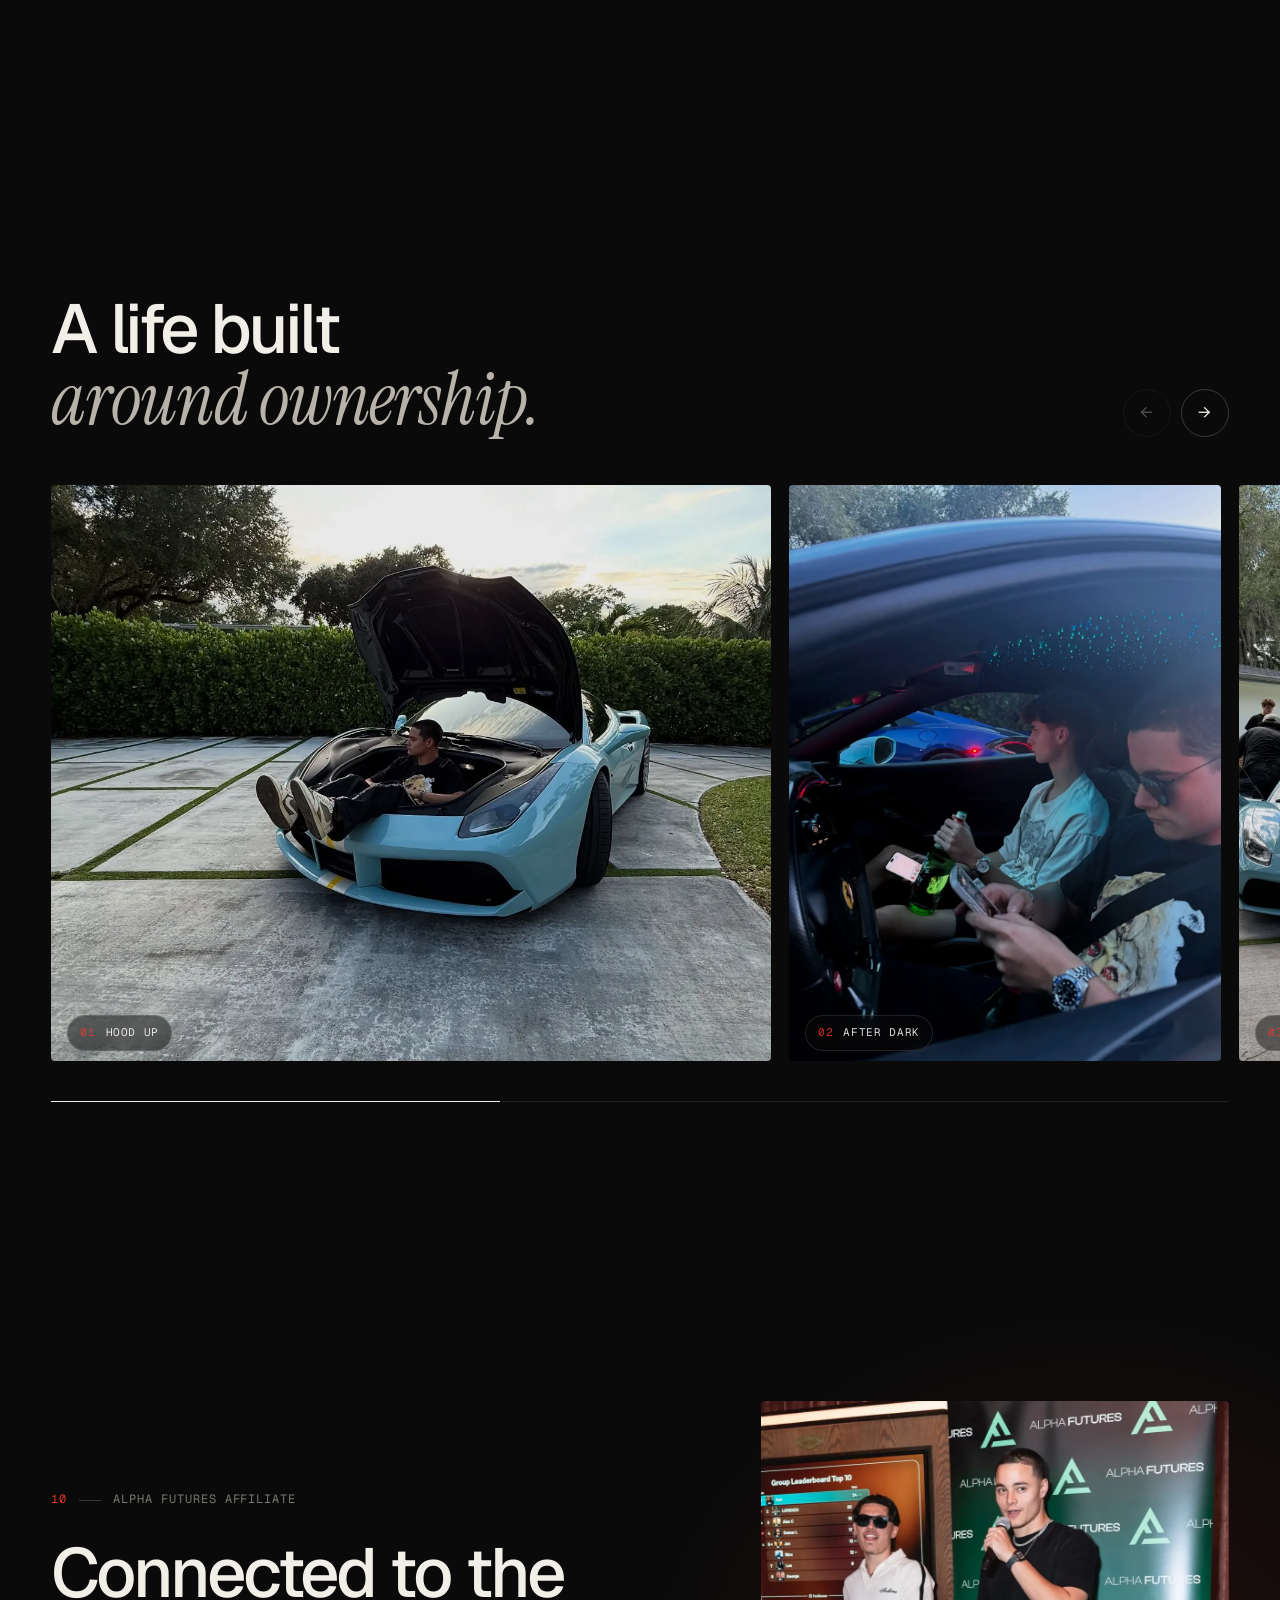
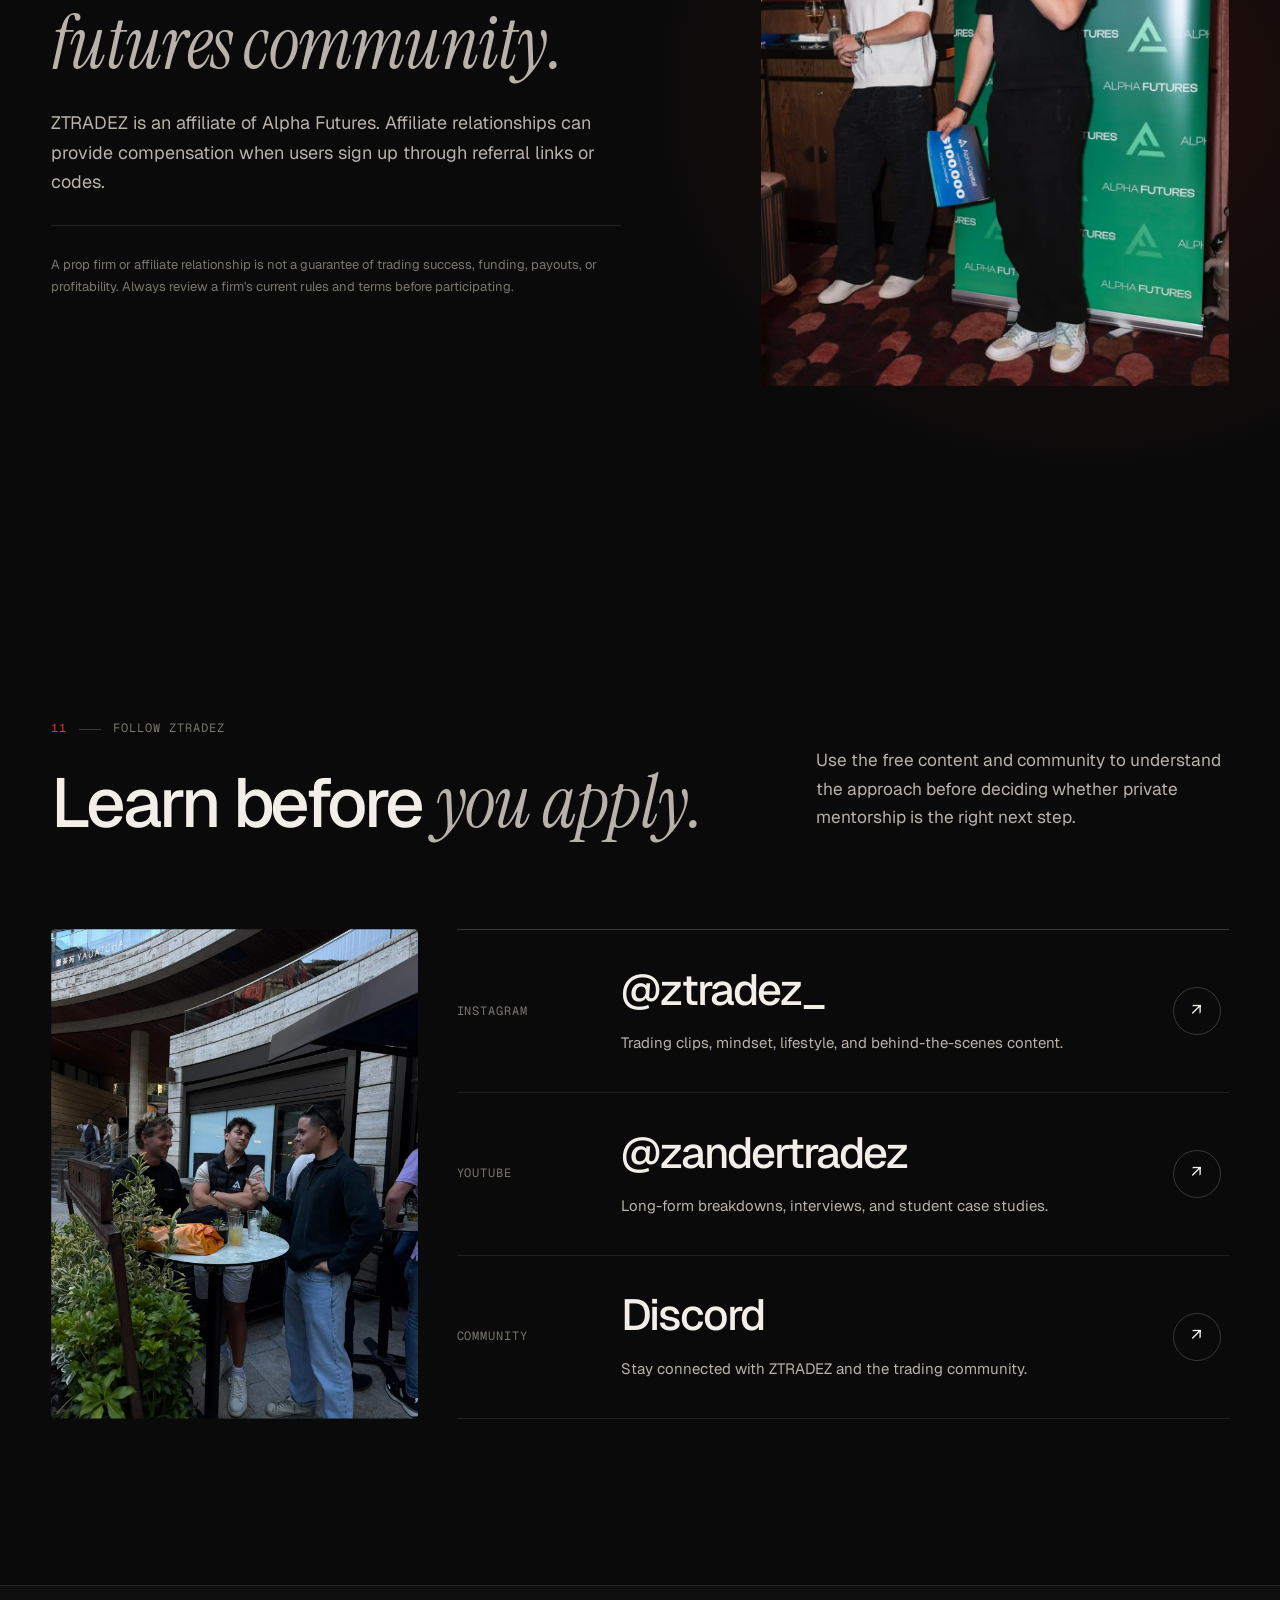
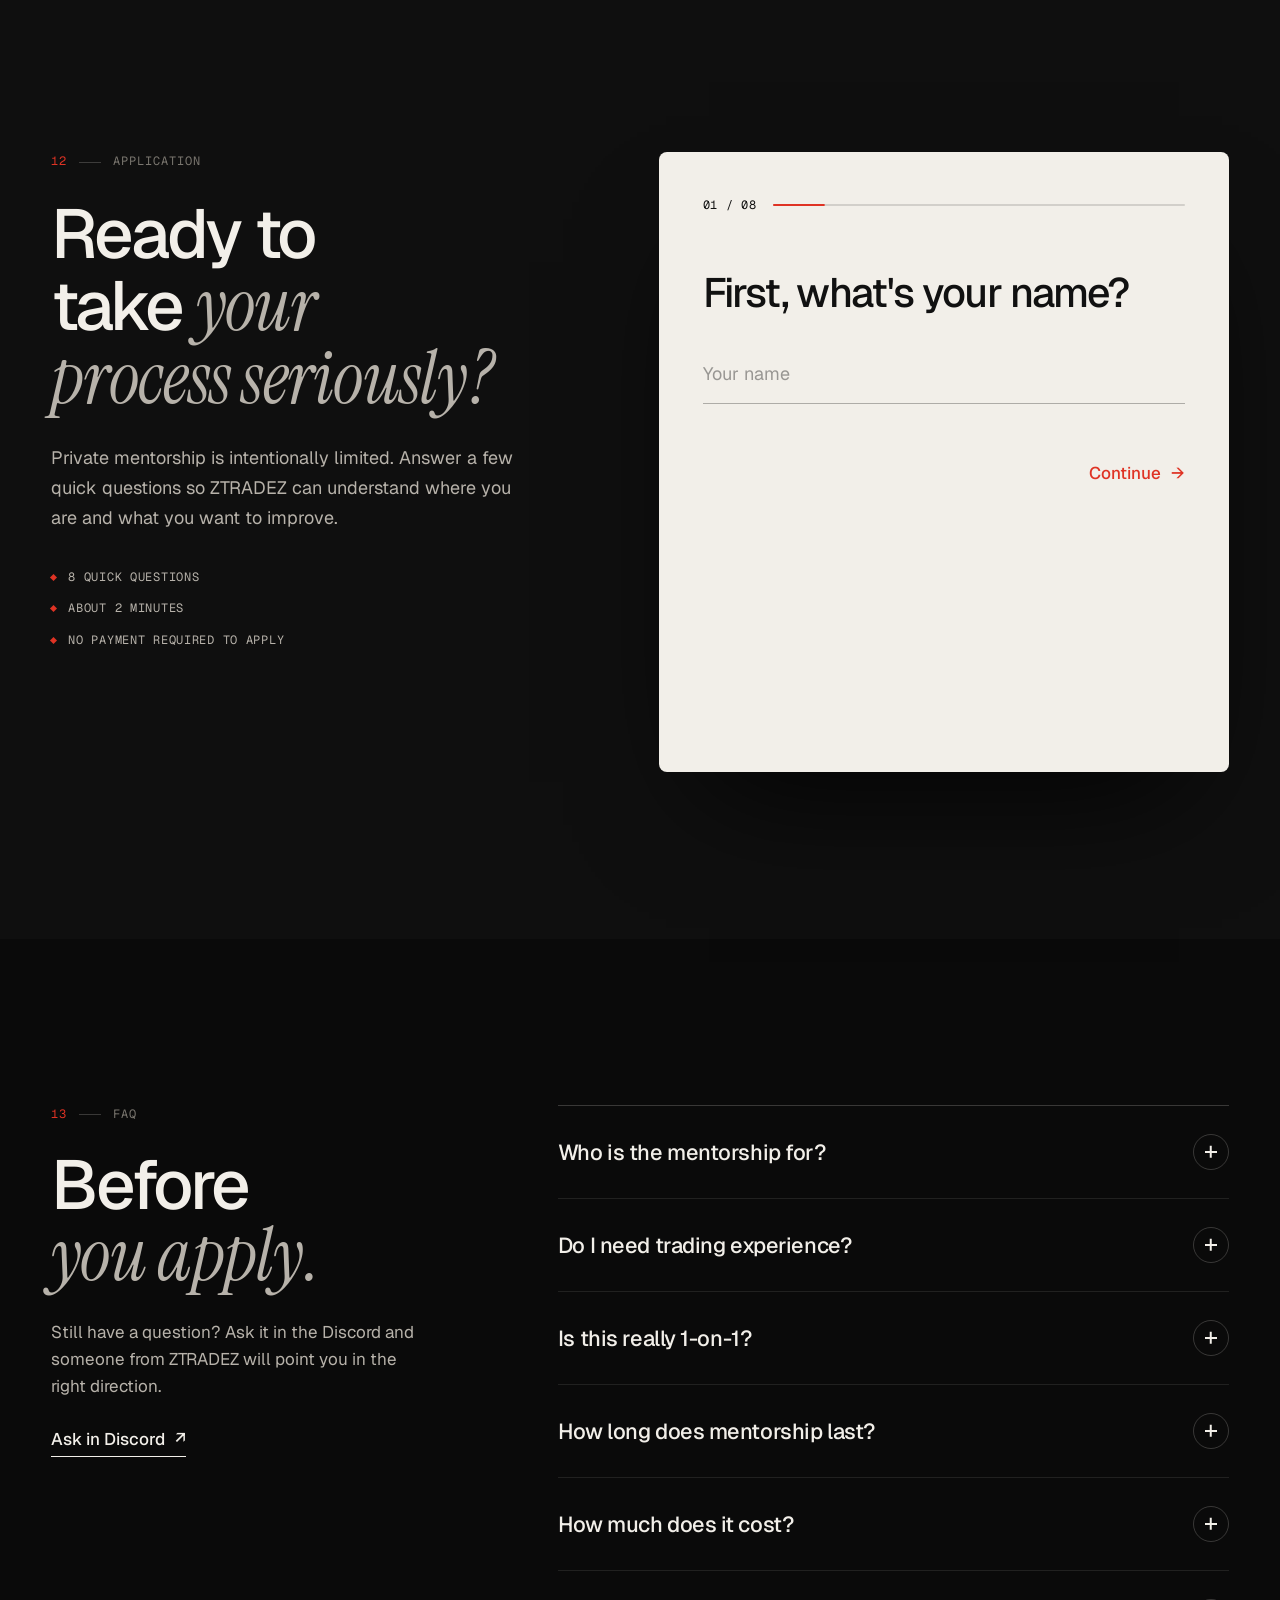
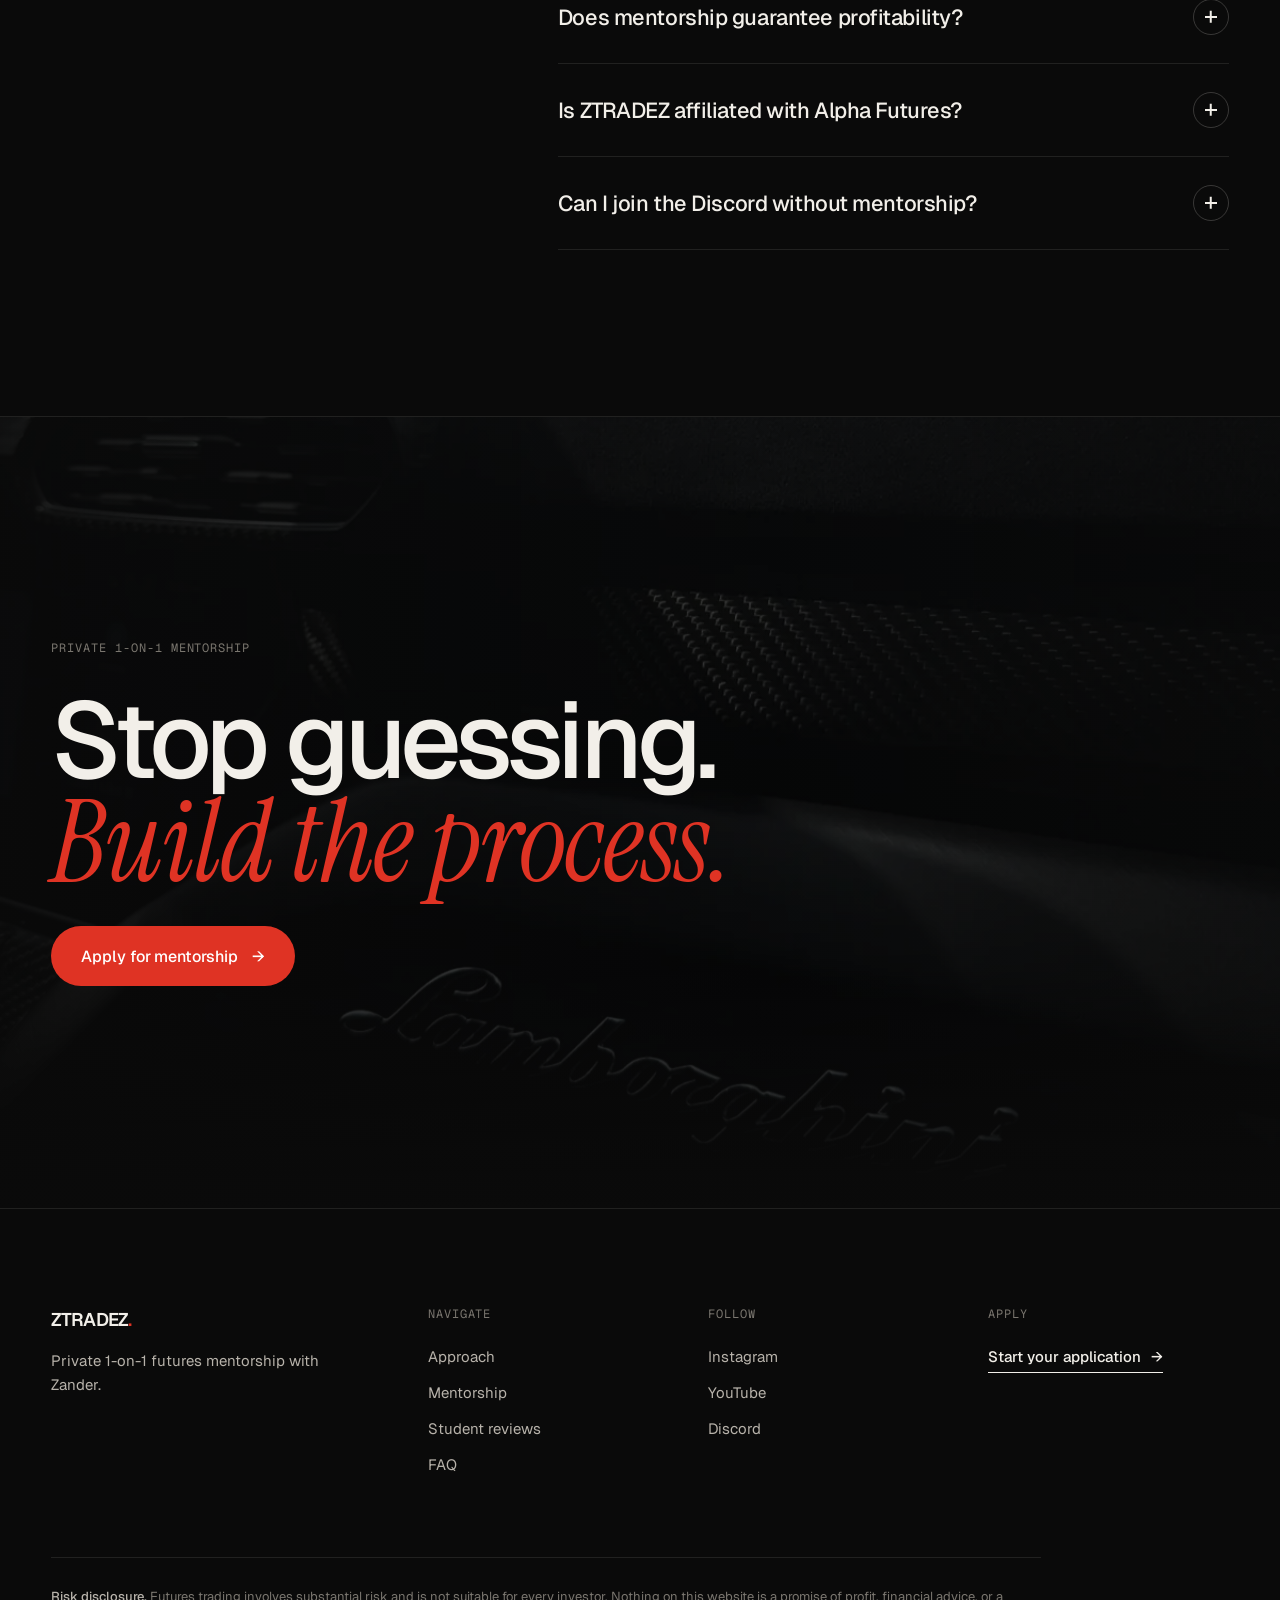
==== commit 6ef7a694: "Change student winnings stat to $500K+ student payouts Co-Authored-By: Claude Opus 5.5 <noreply@anth" ====
--- a/index.html
+++ b/index.html
@@ -88,7 +88,7 @@
           </div>
           <dl class="hero-proof hero-in" style="--d:5">
             <div><dt>Payouts reported</dt><dd><span class="counter" data-target="500" data-delay="900">0</span><sup>+</sup></dd></div>
-            <div><dt>Student winnings</dt><dd><sub>$</sub><span class="counter" data-target="1" data-delay="900">0</span><sup>M+</sup></dd></div>
+            <div><dt>Student payouts</dt><dd><sub>$</sub><span class="counter" data-target="500" data-delay="900">0</span><sup>K+</sup></dd></div>
             <div><dt>Students mentored</dt><dd><span class="counter" data-target="50" data-delay="900">0</span><sup>+</sup></dd></div>
           </dl>
         </div>
@@ -229,8 +229,8 @@
             <p>Reported across the ZTRADEZ community and student ecosystem.</p>
           </article>
           <article class="stat reveal">
-            <p class="stat-num"><sub>$</sub><span class="counter" data-target="1">0</span><sup>M+</sup></p>
-            <h3>Student winnings</h3>
+            <p class="stat-num"><sub>$</sub><span class="counter" data-target="500">0</span><sup>K+</sup></p>
+            <h3>Student payouts</h3>
             <p>Reported cumulative student outcomes. Individual results vary.</p>
           </article>
           <article class="stat reveal">
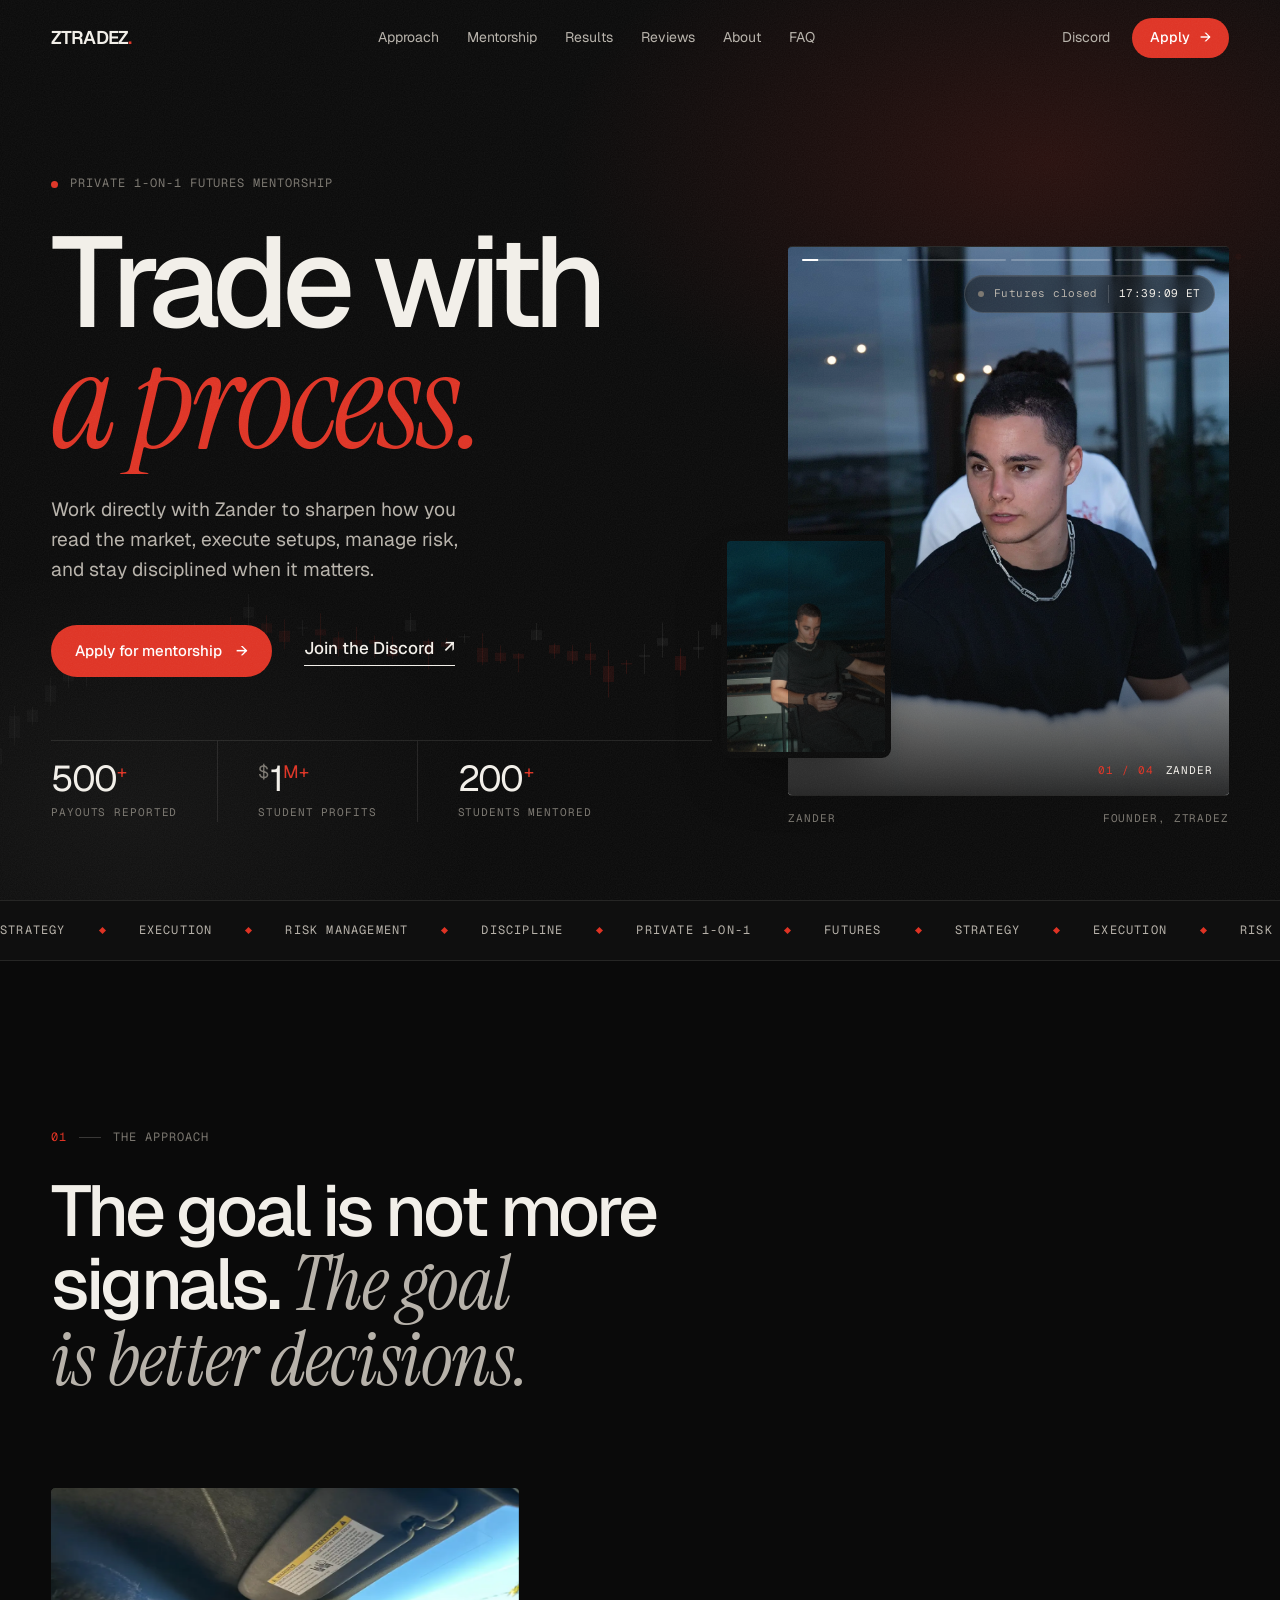
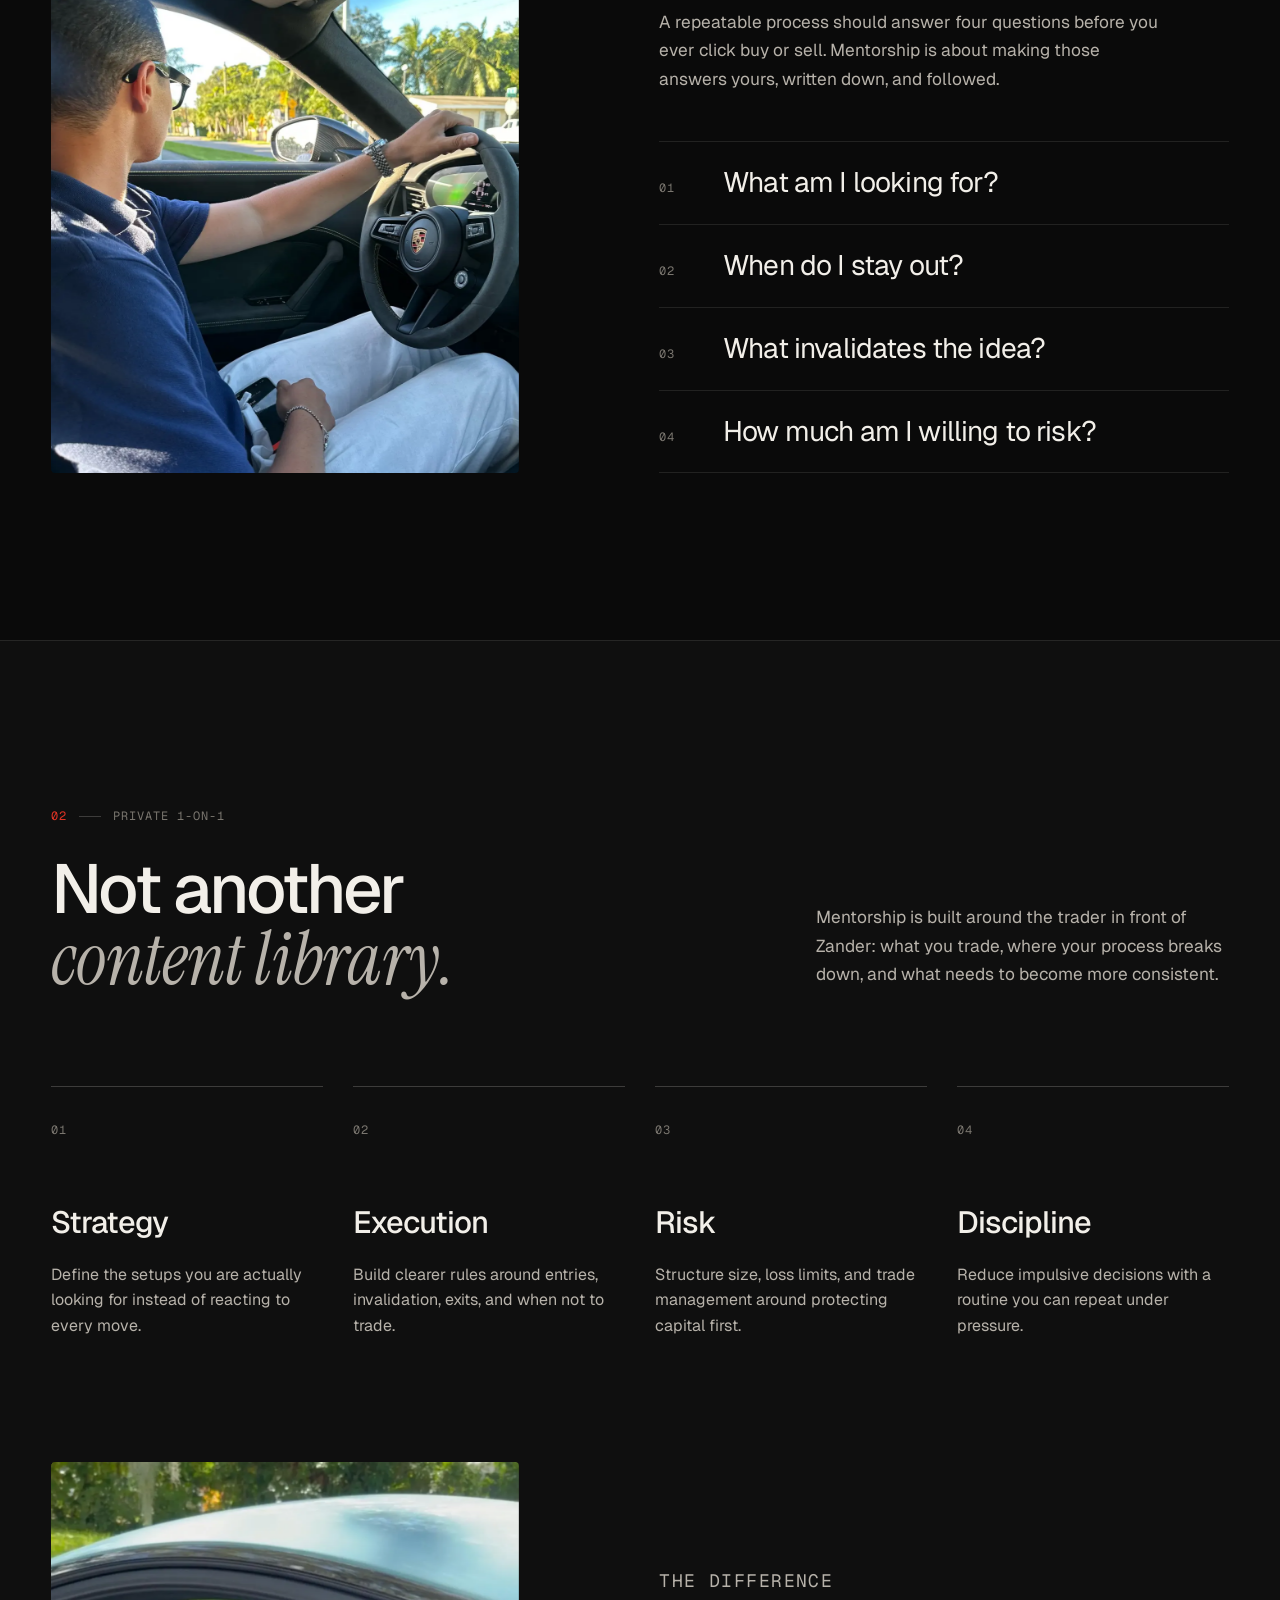
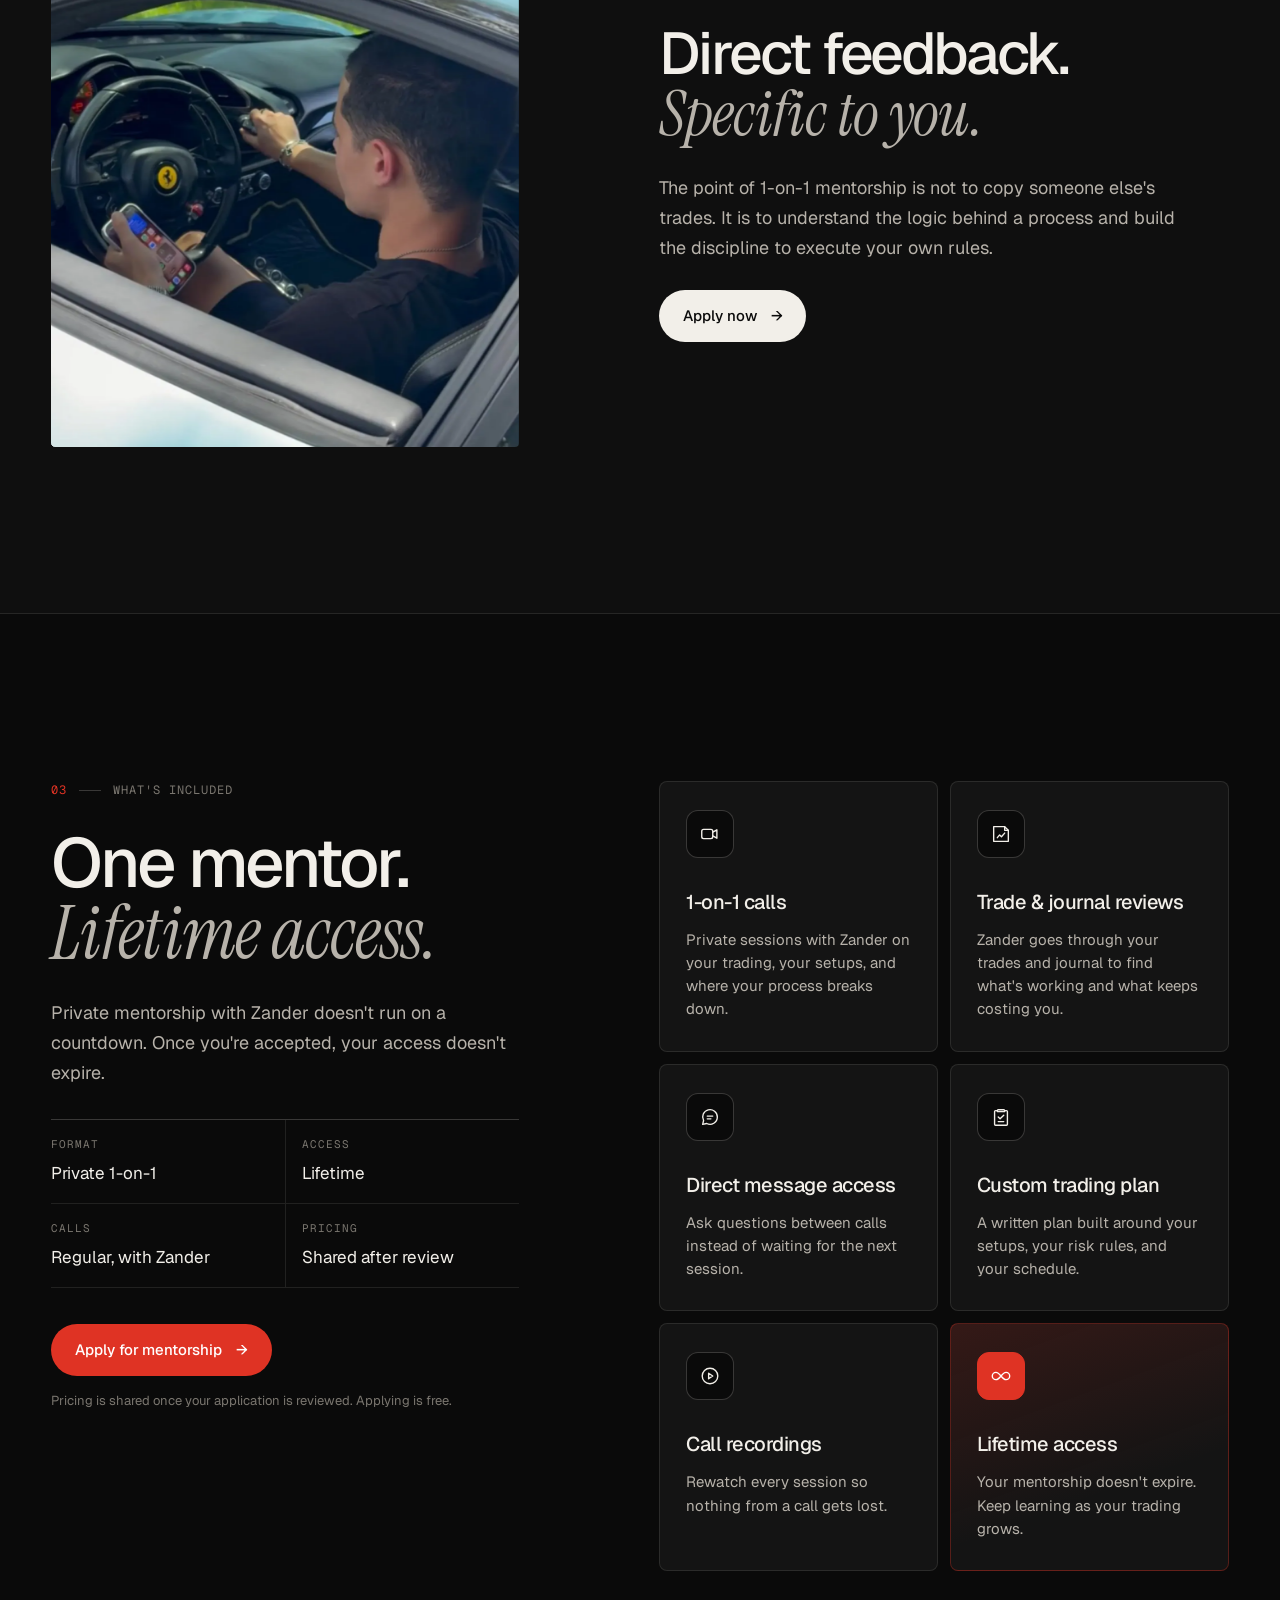
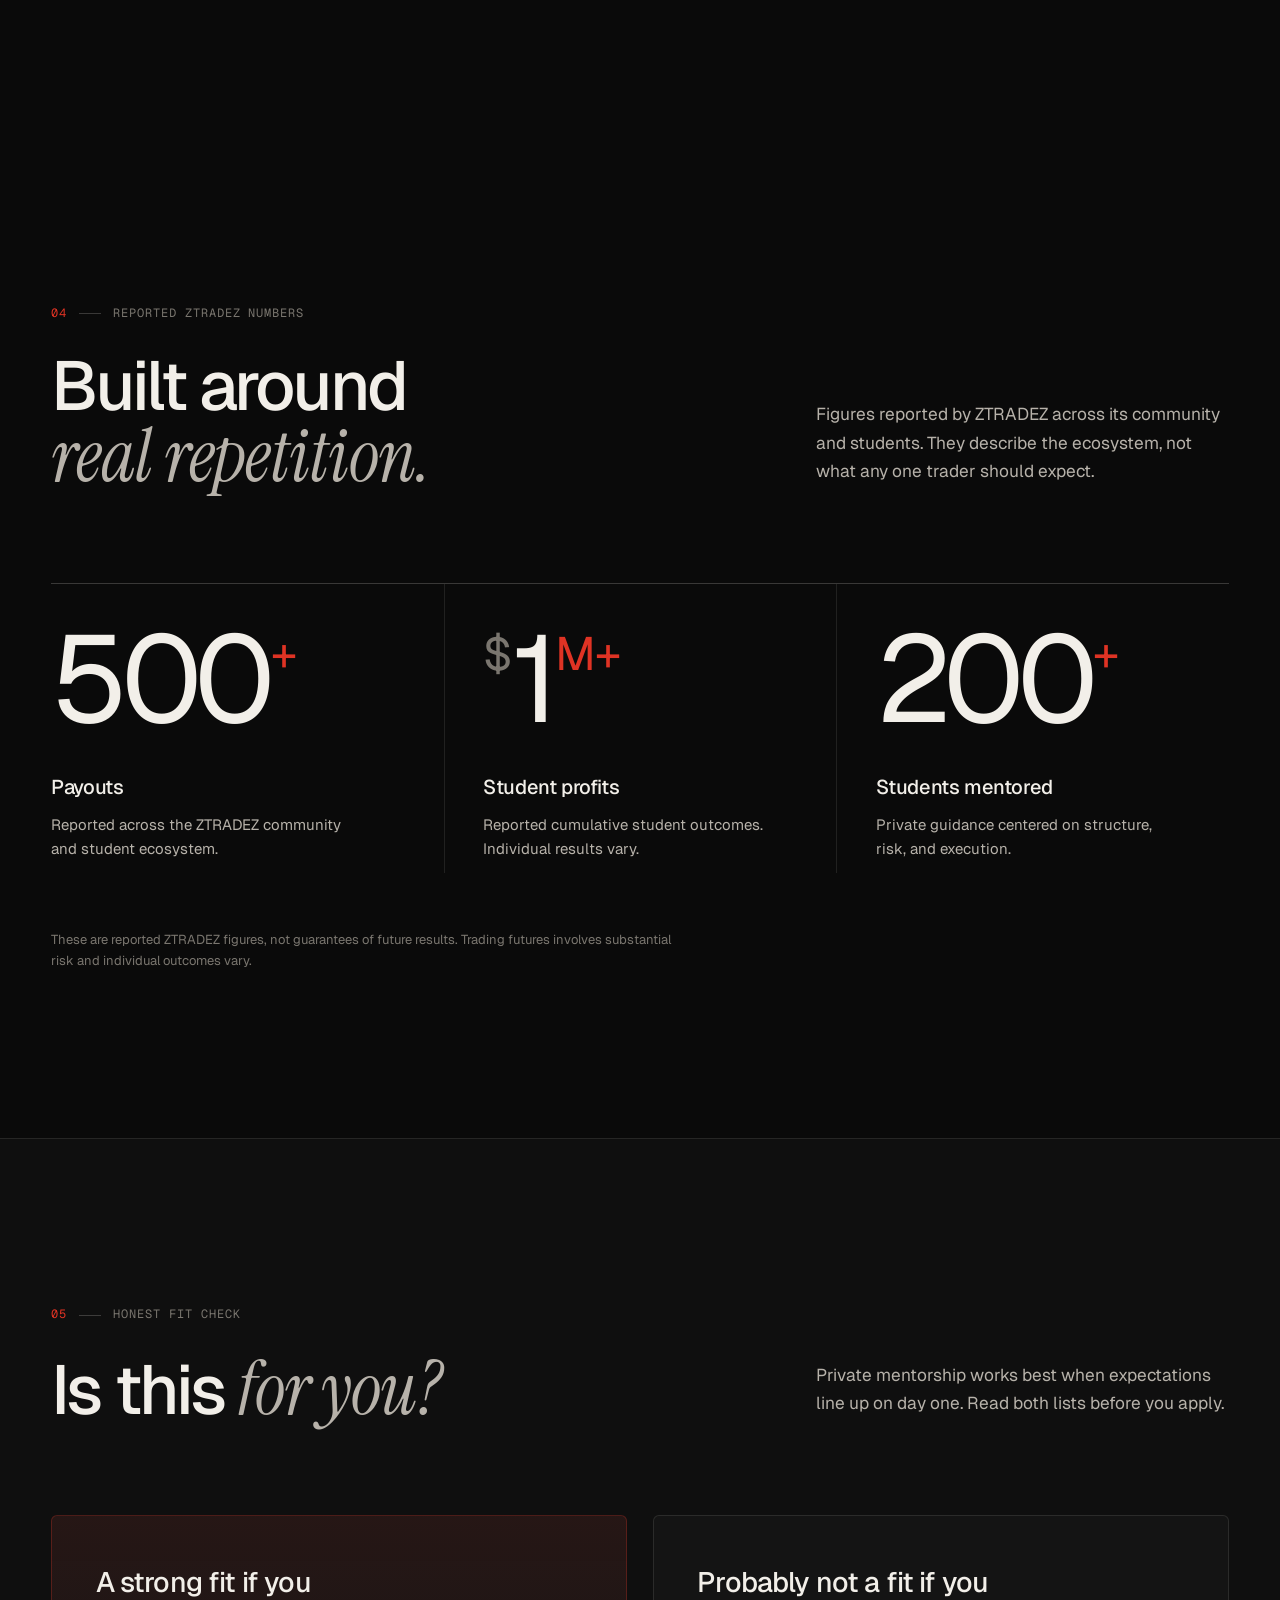
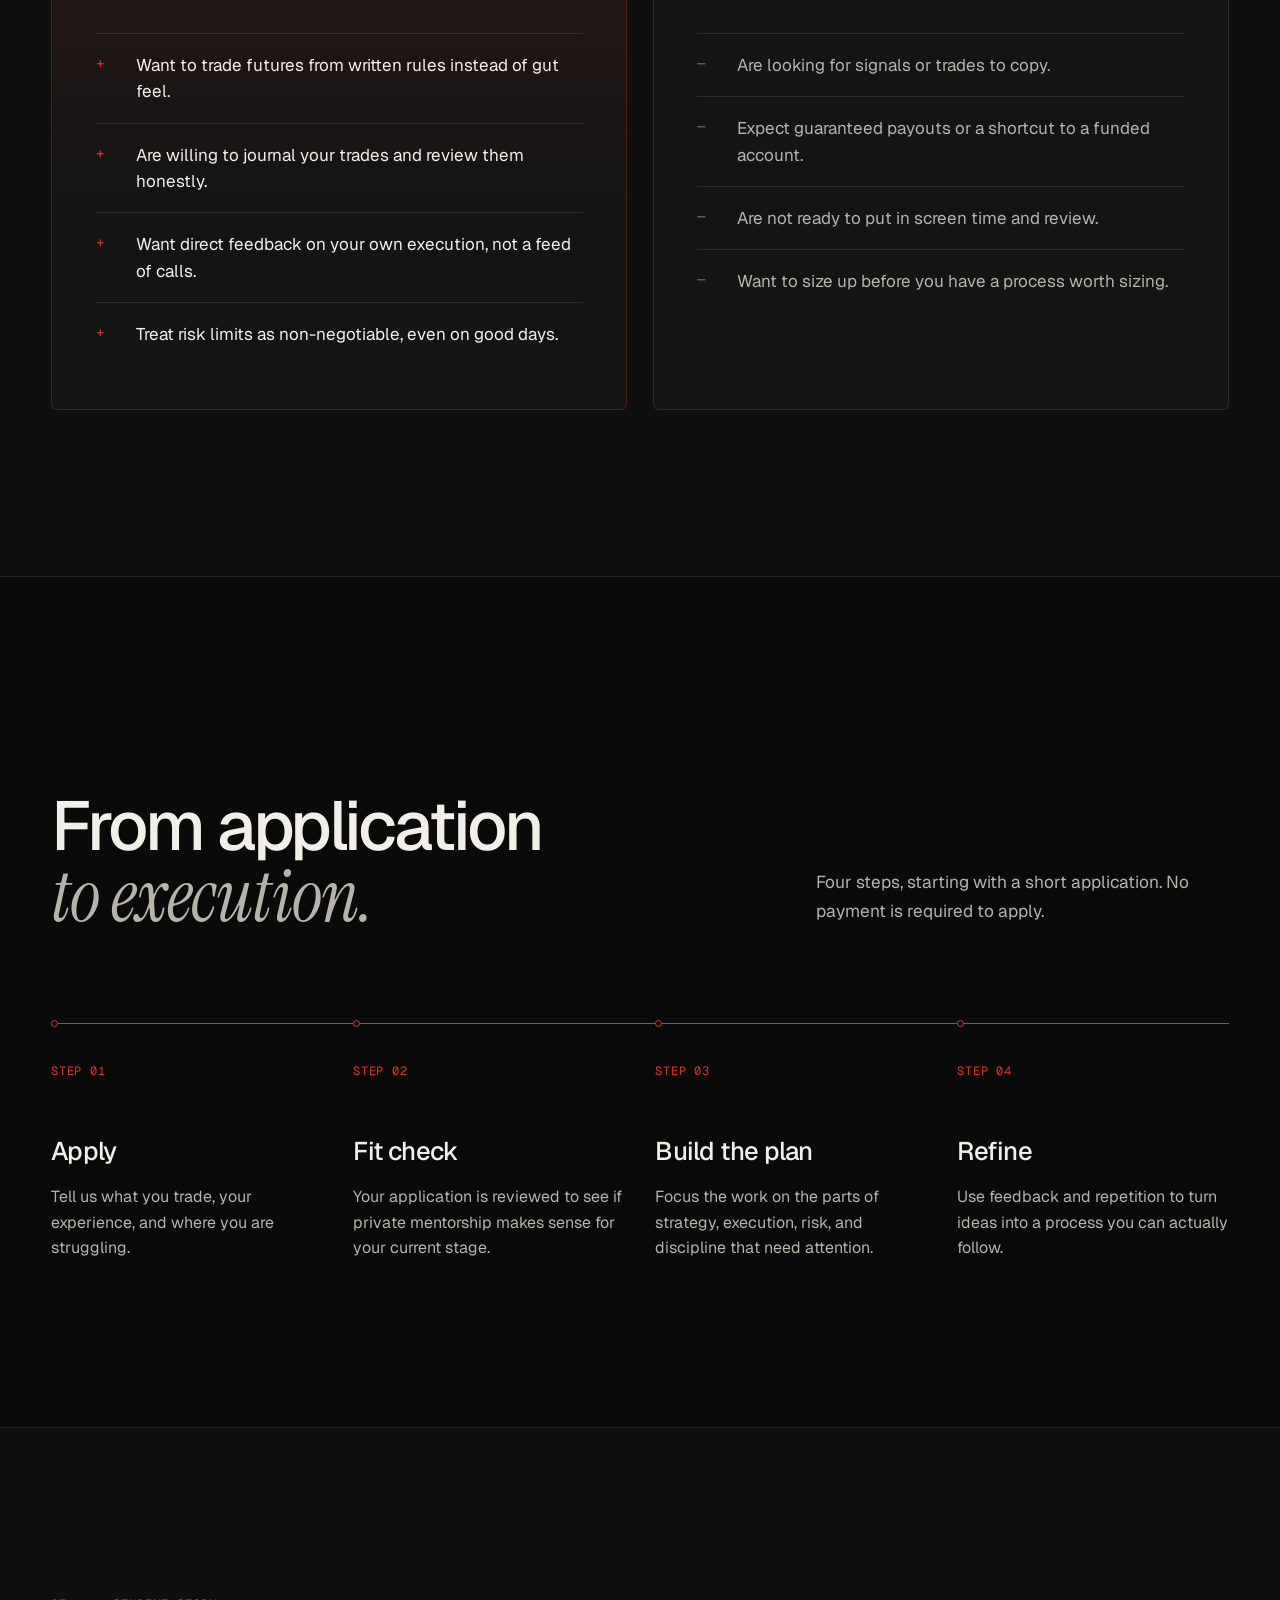
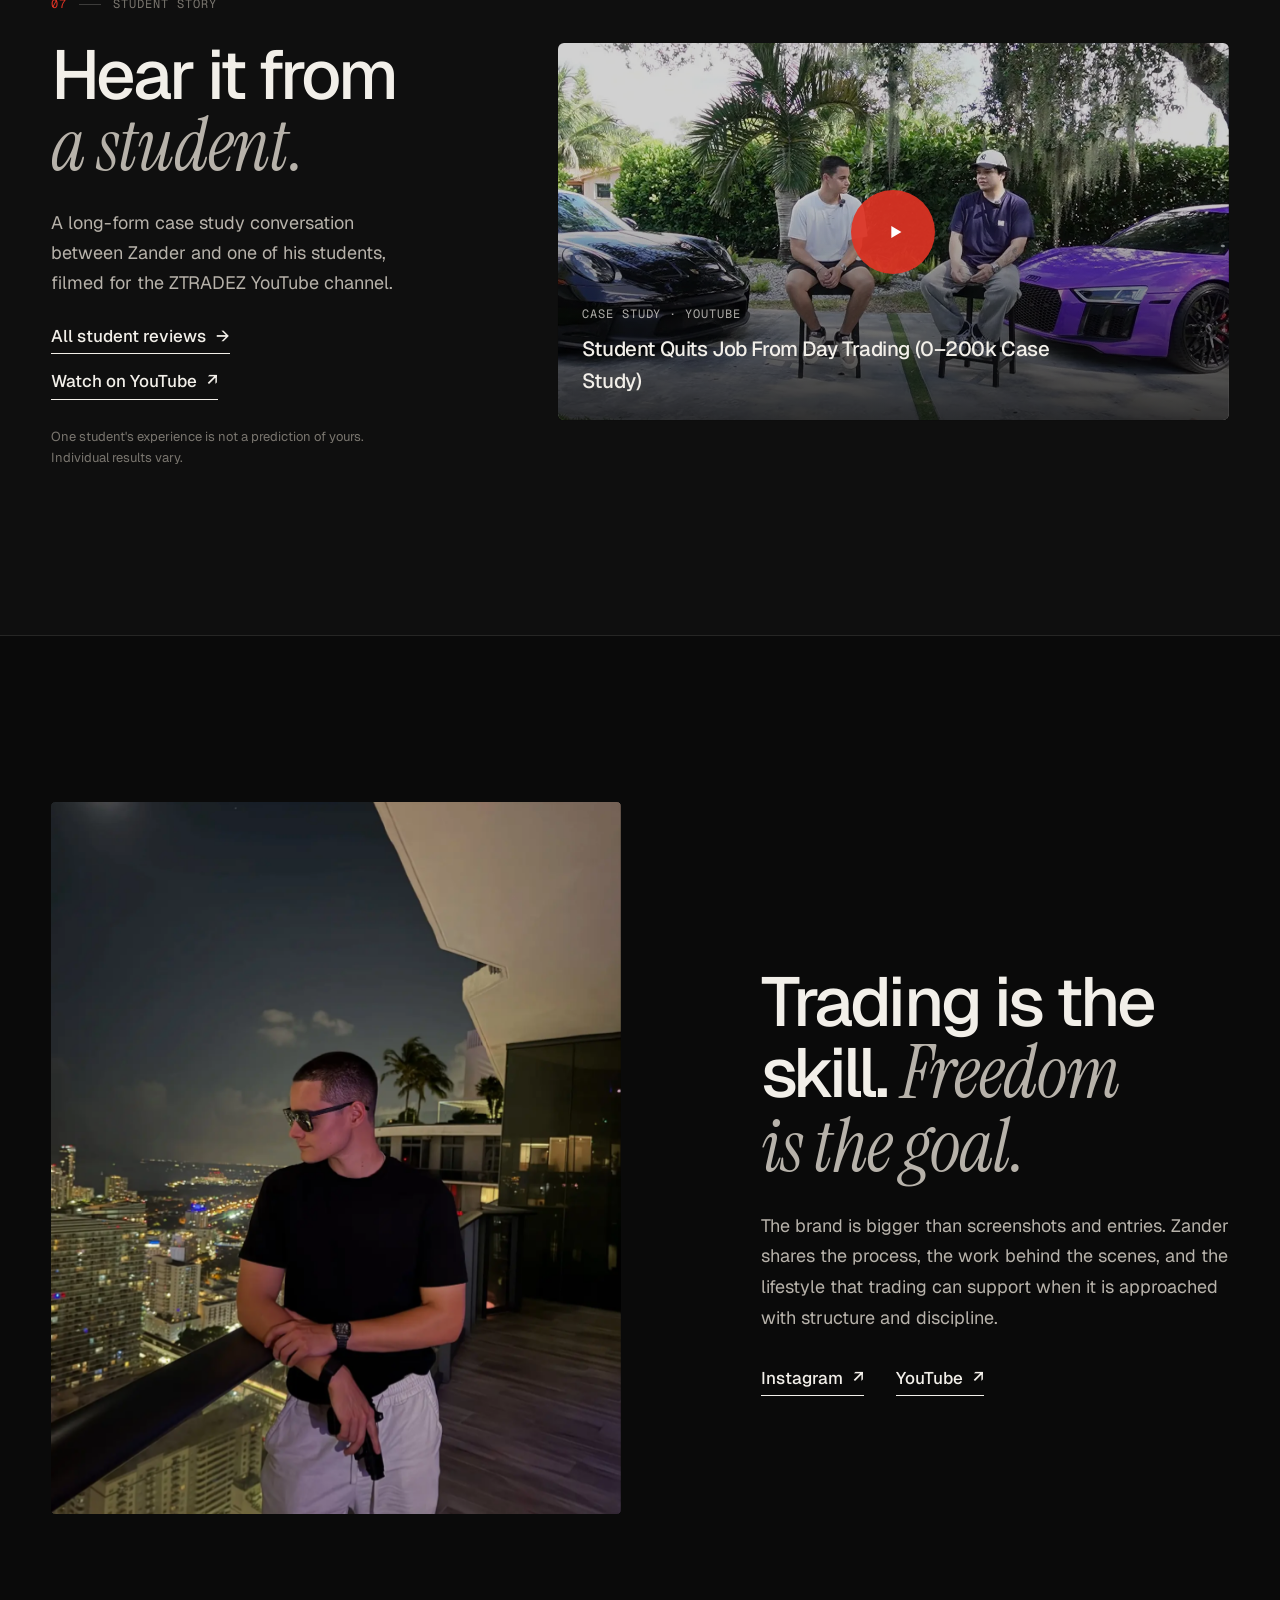
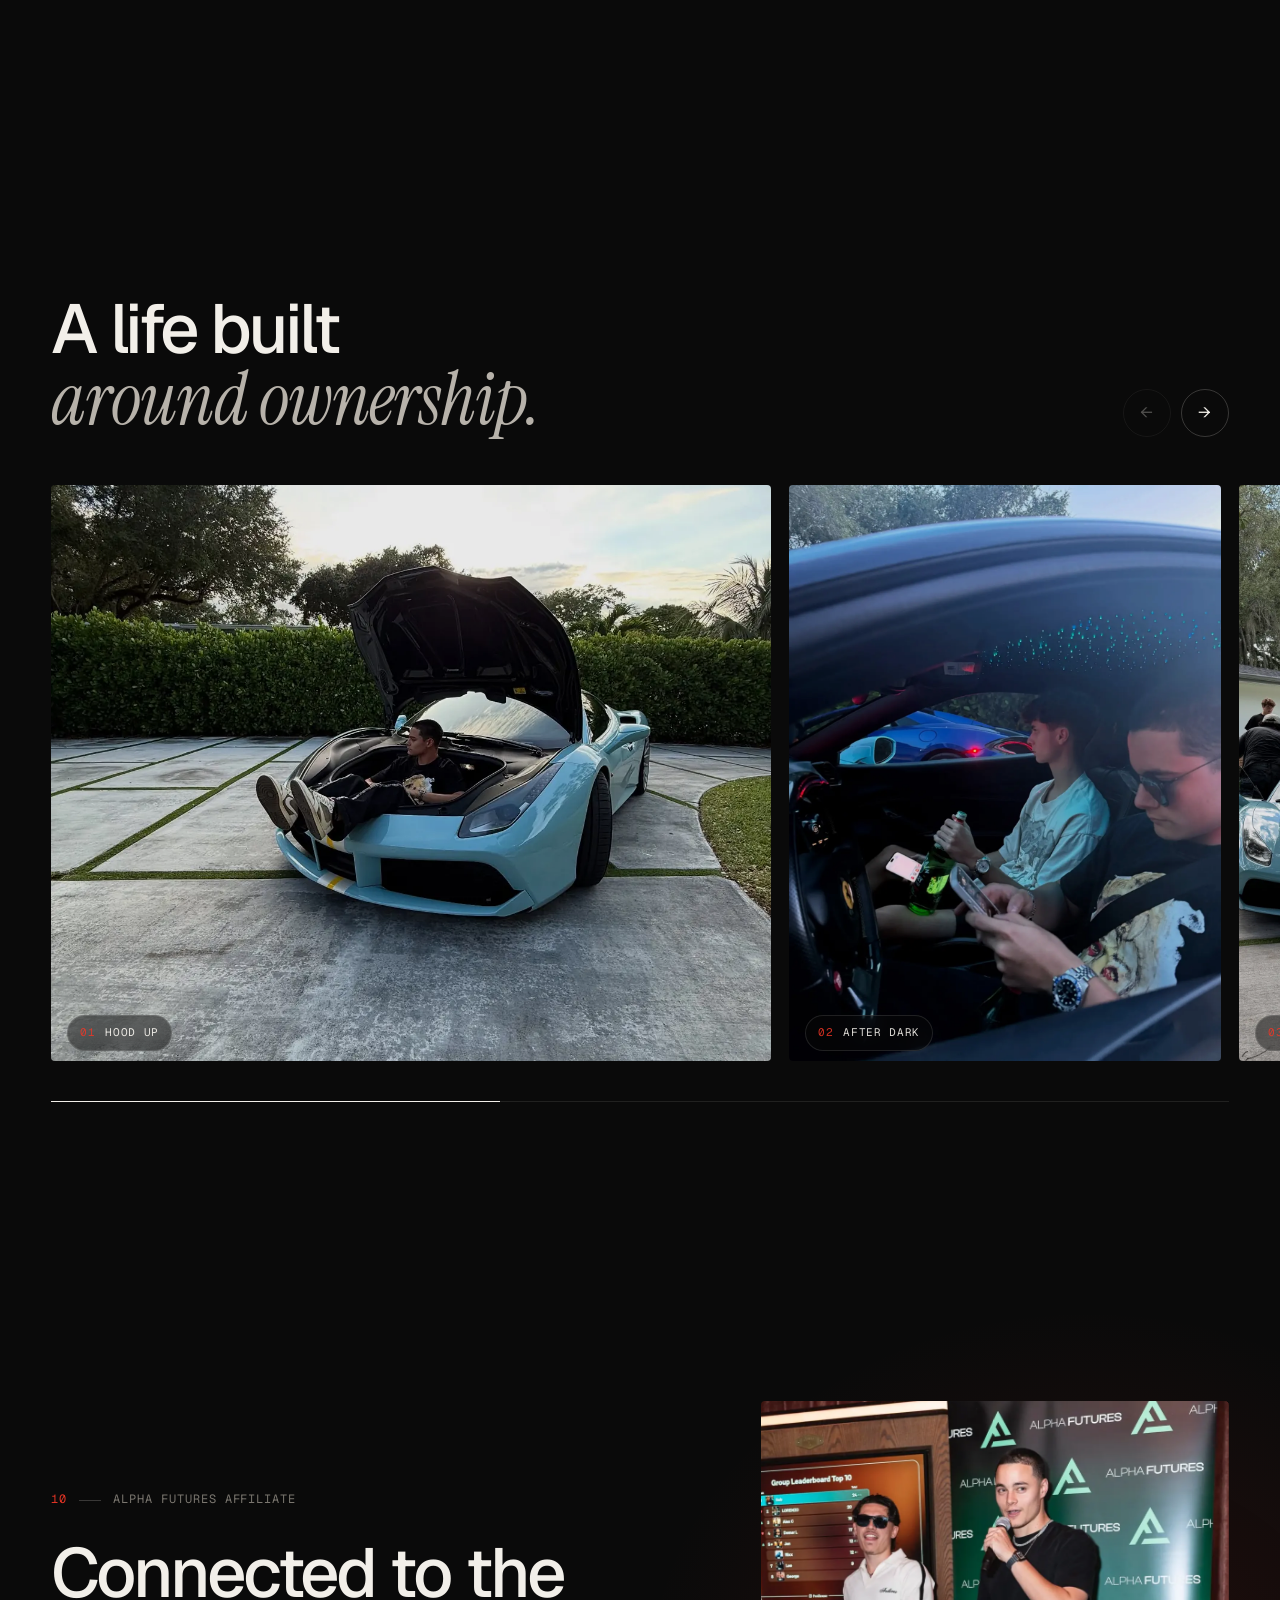
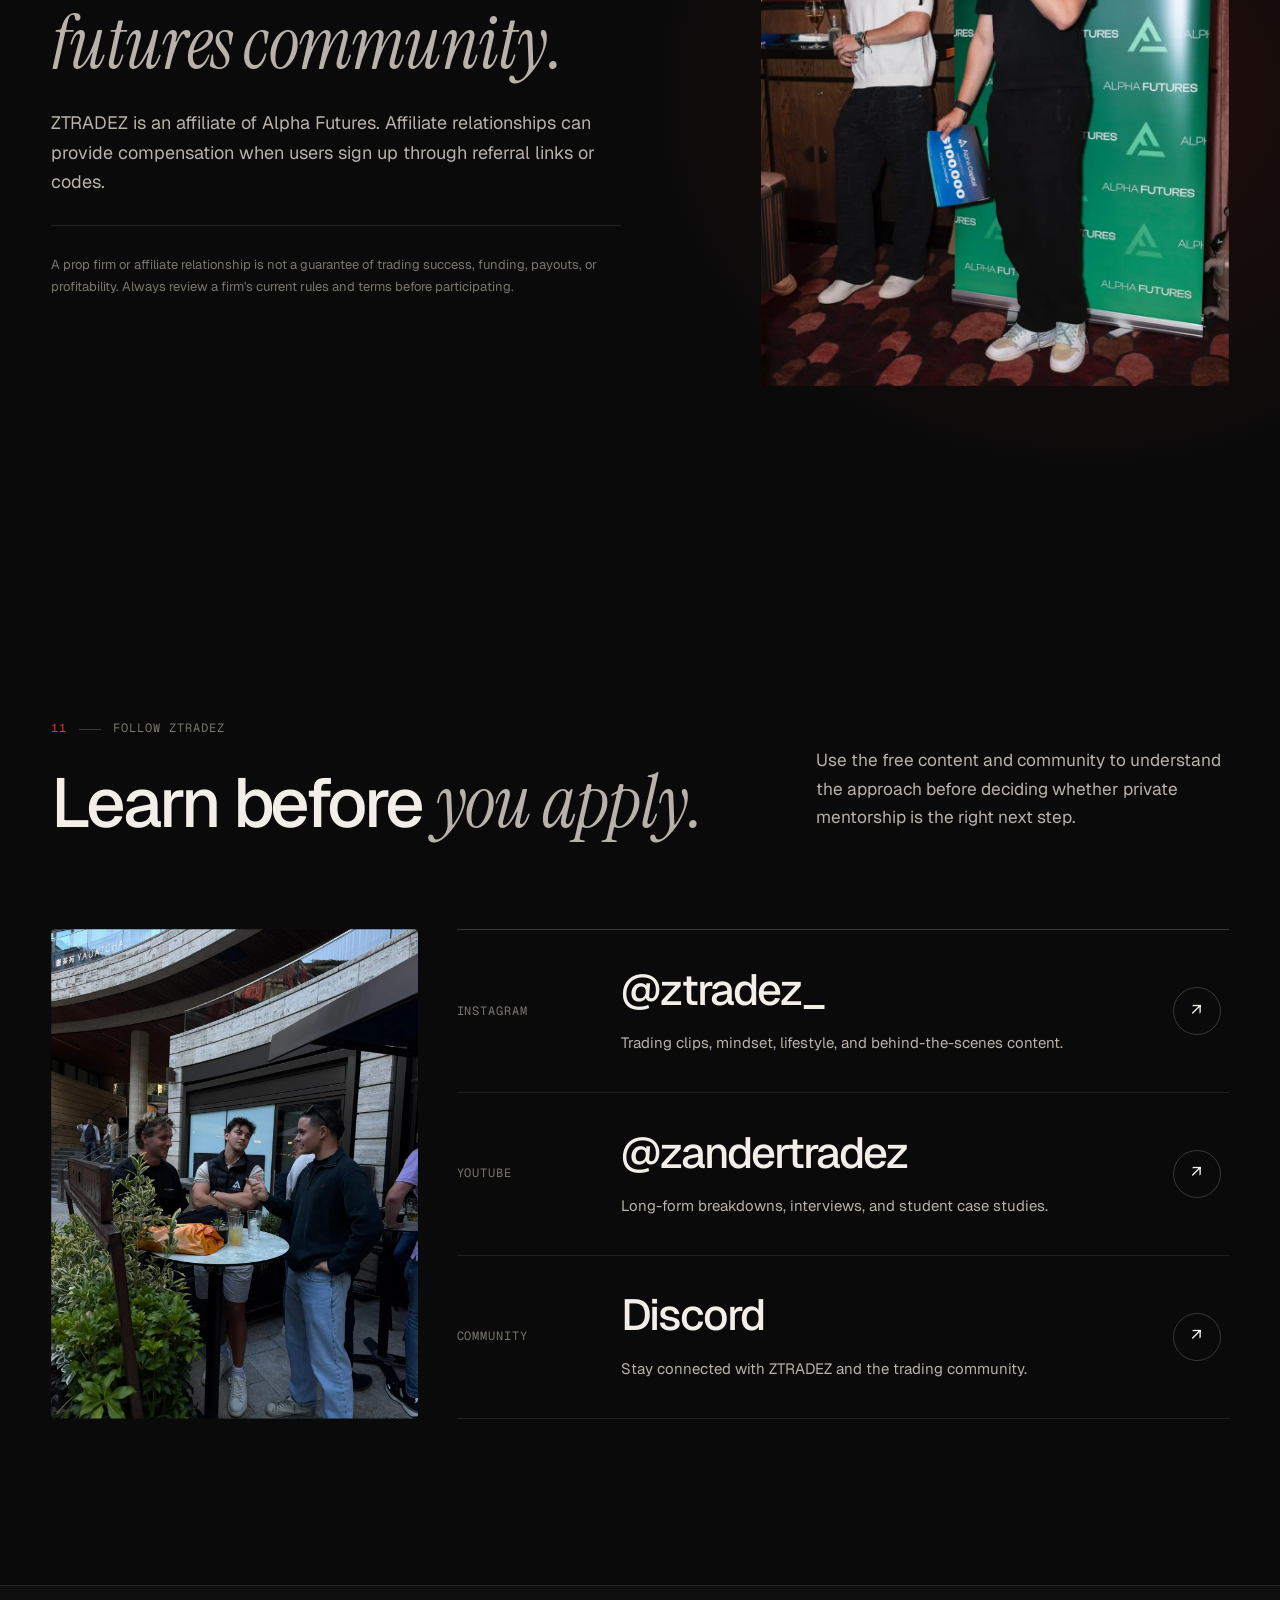
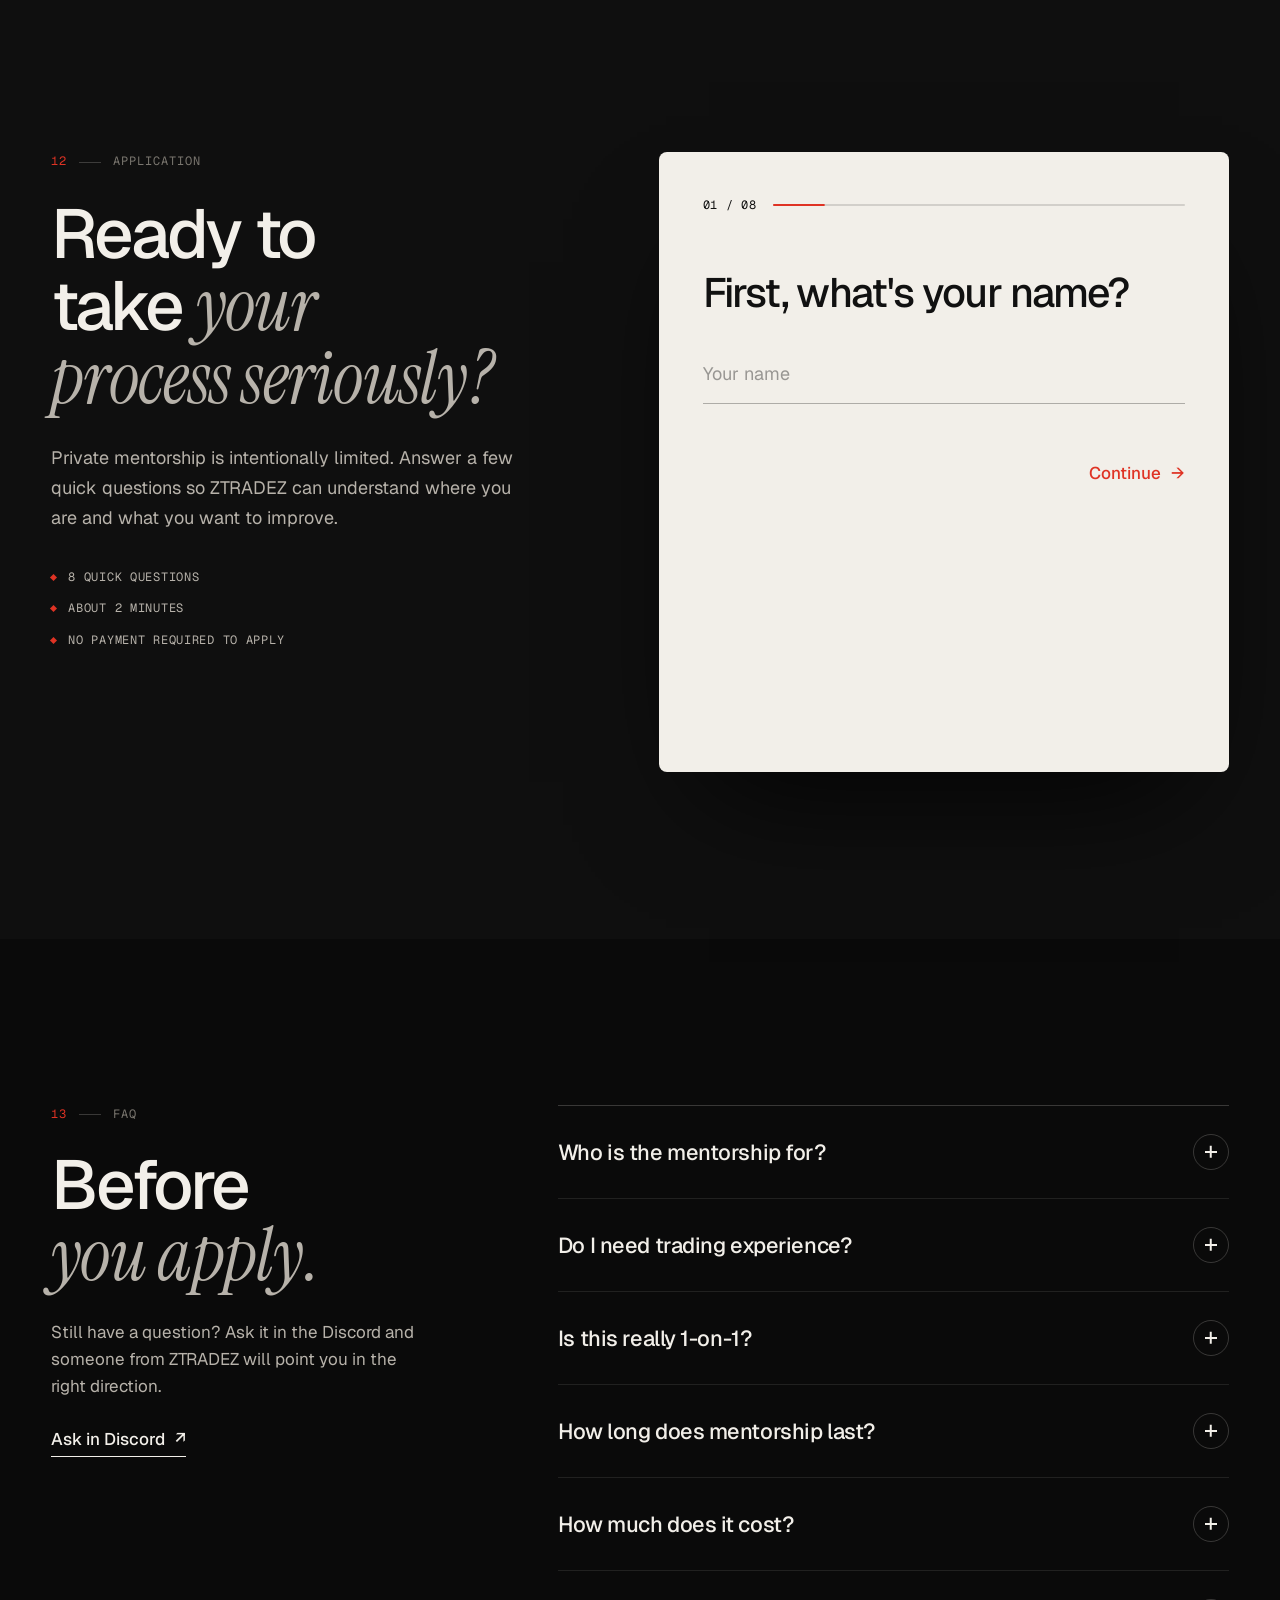
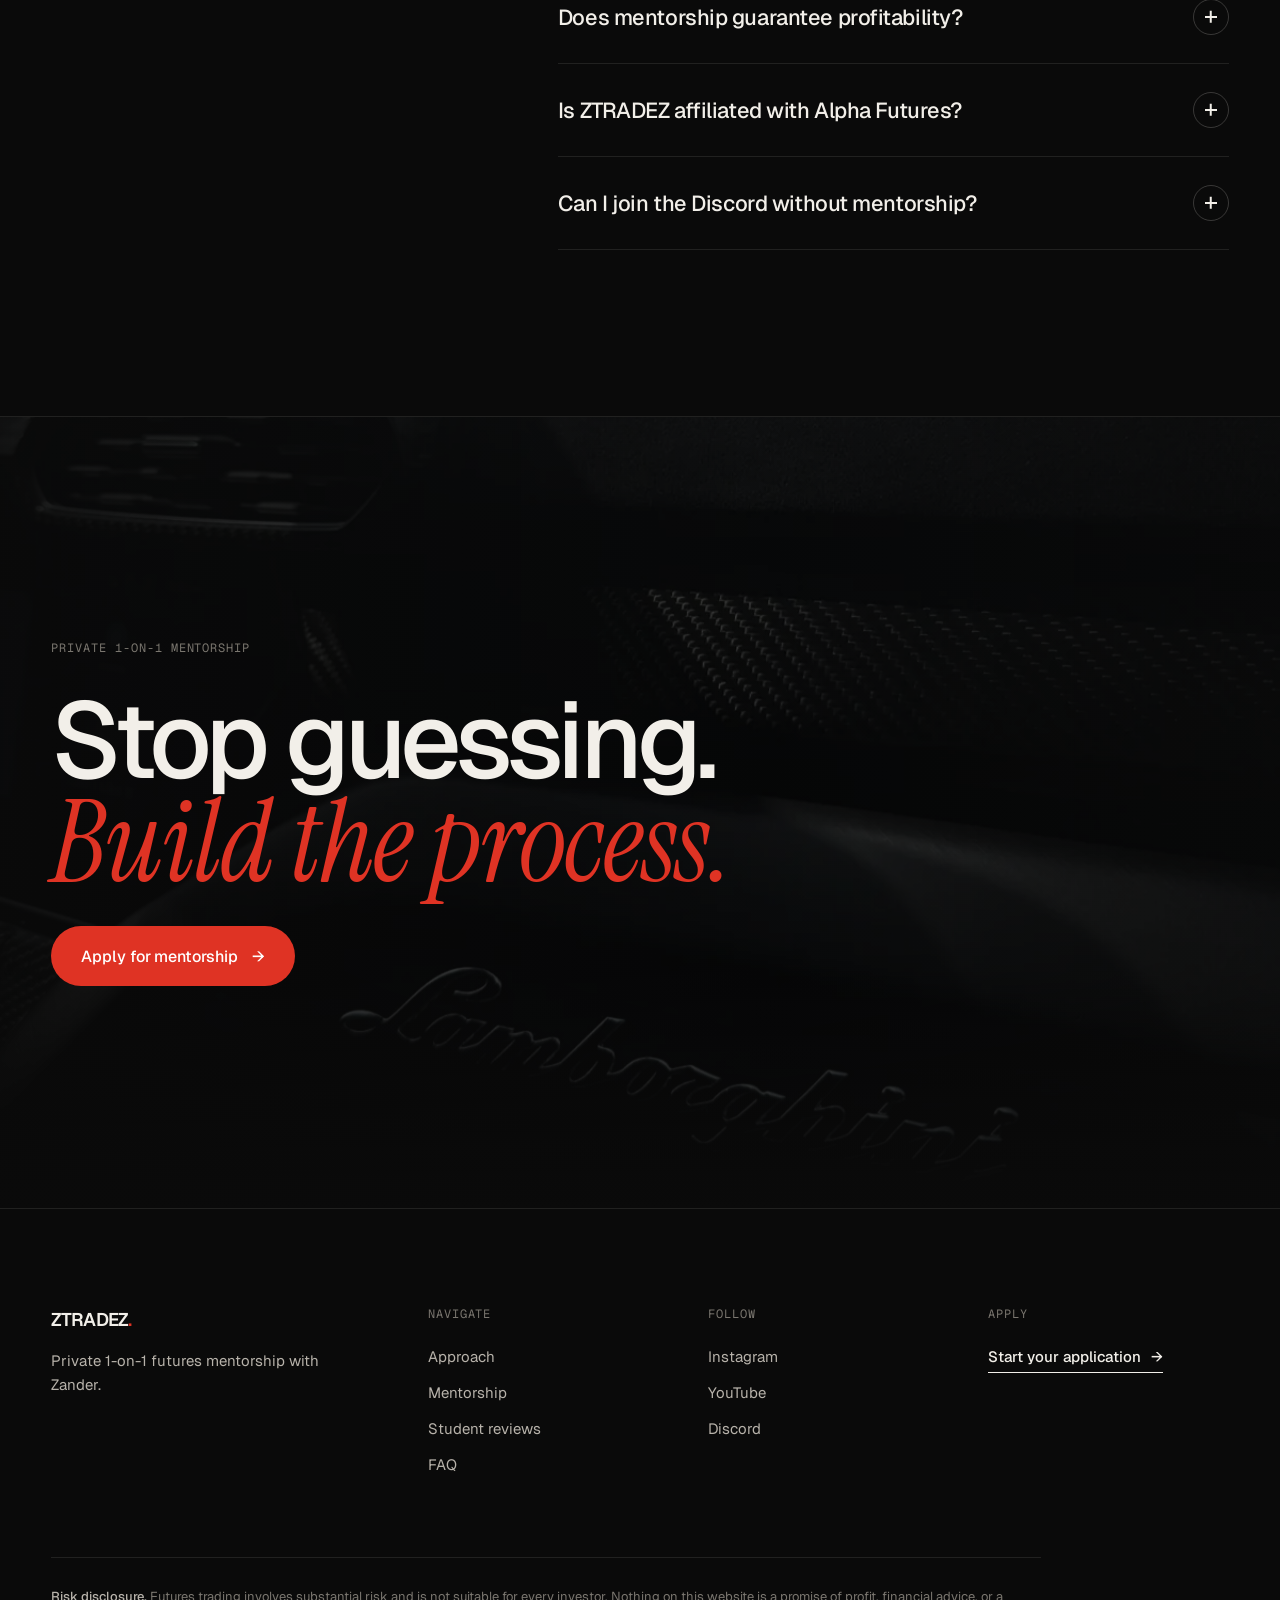
==== commit c8d8d5c0: "Require Discord on applications, add review photo uploads, update stats - Discord username is now re" ====
--- a/index.html
+++ b/index.html
@@ -88,8 +88,8 @@
           </div>
           <dl class="hero-proof hero-in" style="--d:5">
             <div><dt>Payouts reported</dt><dd><span class="counter" data-target="500" data-delay="900">0</span><sup>+</sup></dd></div>
-            <div><dt>Student payouts</dt><dd><sub>$</sub><span class="counter" data-target="500" data-delay="900">0</span><sup>K+</sup></dd></div>
-            <div><dt>Students mentored</dt><dd><span class="counter" data-target="50" data-delay="900">0</span><sup>+</sup></dd></div>
+            <div><dt>Student profits</dt><dd><sub>$</sub><span class="counter" data-target="1" data-delay="900">0</span><sup>M+</sup></dd></div>
+            <div><dt>Students mentored</dt><dd><span class="counter" data-target="200" data-delay="900">0</span><sup>+</sup></dd></div>
           </dl>
         </div>
 
@@ -229,12 +229,12 @@
             <p>Reported across the ZTRADEZ community and student ecosystem.</p>
           </article>
           <article class="stat reveal">
-            <p class="stat-num"><sub>$</sub><span class="counter" data-target="500">0</span><sup>K+</sup></p>
-            <h3>Student payouts</h3>
+            <p class="stat-num"><sub>$</sub><span class="counter" data-target="1">0</span><sup>M+</sup></p>
+            <h3>Student profits</h3>
             <p>Reported cumulative student outcomes. Individual results vary.</p>
           </article>
           <article class="stat reveal">
-            <p class="stat-num"><span class="counter" data-target="50">0</span><sup>+</sup></p>
+            <p class="stat-num"><span class="counter" data-target="200">0</span><sup>+</sup></p>
             <h3>Students mentored</h3>
             <p>Private guidance centered on structure, risk, and execution.</p>
           </article>
@@ -546,7 +546,7 @@
           <div class="form-step">
             <label class="form-q" for="email">Where should we contact you?</label>
             <input id="email" name="email" type="email" autocomplete="email" placeholder="Email address" required />
-            <input name="discord" type="text" placeholder="Discord username (optional)" aria-label="Discord username (optional)" />
+            <input id="discord" name="discord" type="text" autocomplete="off" placeholder="Discord username" aria-label="Discord username" required />
             <p class="form-disclaimer">Submitting an application does not guarantee acceptance into mentorship. By applying you agree to the <a href="terms.html">Terms</a> and <a href="privacy.html">Privacy Policy</a>.</p>
             <div class="form-buttons"><button class="form-back" type="button"><span aria-hidden="true">←</span> Back</button><button class="btn btn-primary form-submit" type="submit">Submit application <span class="btn-arrow" aria-hidden="true">→</span></button></div>
           </div>
--- a/styles.css
+++ b/styles.css
@@ -863,6 +863,19 @@
 }
 .paper select:invalid { color: rgba(17, 17, 17, .4); }
 .paper option { color: var(--paper-ink); }
+.photos { margin-bottom: 18px; }
+.photo-tiles { display: grid; grid-template-columns: repeat(3, minmax(0, 1fr)); gap: 10px; margin-top: 10px; }
+.photo-tile { position: relative; aspect-ratio: 1; border: 1px dashed rgba(17, 17, 17, .3); border-radius: 8px; background: center / cover no-repeat; transition: border-color .3s ease; }
+.photo-tile:hover, .photo-tile:focus-within { border-color: var(--red); }
+.photo-tile.has-file { border-style: solid; border-color: rgba(17, 17, 17, .15); }
+.photo-tile label { position: absolute; inset: 0; display: grid; place-items: center; cursor: pointer; }
+.photo-tile input { position: absolute; width: 1px; height: 1px; opacity: 0; }
+.photo-add { display: grid; justify-items: center; gap: 4px; font-family: var(--mono); font-size: .6875rem; letter-spacing: .06em; text-transform: uppercase; color: rgba(17, 17, 17, .55); }
+.photo-add b { font-family: var(--serif); font-size: 1.8rem; font-weight: 400; line-height: 1; color: var(--red); }
+.photo-tile.has-file .photo-add { opacity: 0; }
+.photo-clear { position: absolute; top: 6px; right: 6px; width: 26px; height: 26px; display: grid; place-items: center; border: 0; border-radius: 50%; background: rgba(17, 17, 17, .75); color: #fff; font-size: 1rem; line-height: 1; cursor: pointer; }
+.photo-clear:hover { background: var(--red); }
+.photo-clear[hidden] { display: none; }
 .stars { display: inline-flex; flex-direction: row-reverse; justify-content: flex-end; gap: 2px; margin: 4px 0 18px; }
 .stars input { position: absolute; opacity: 0; pointer-events: none; }
 .stars label { font-size: 2rem; line-height: 1; padding: 2px; color: rgba(17, 17, 17, .18); cursor: pointer; transition: color .2s ease, transform .35s var(--ease); }
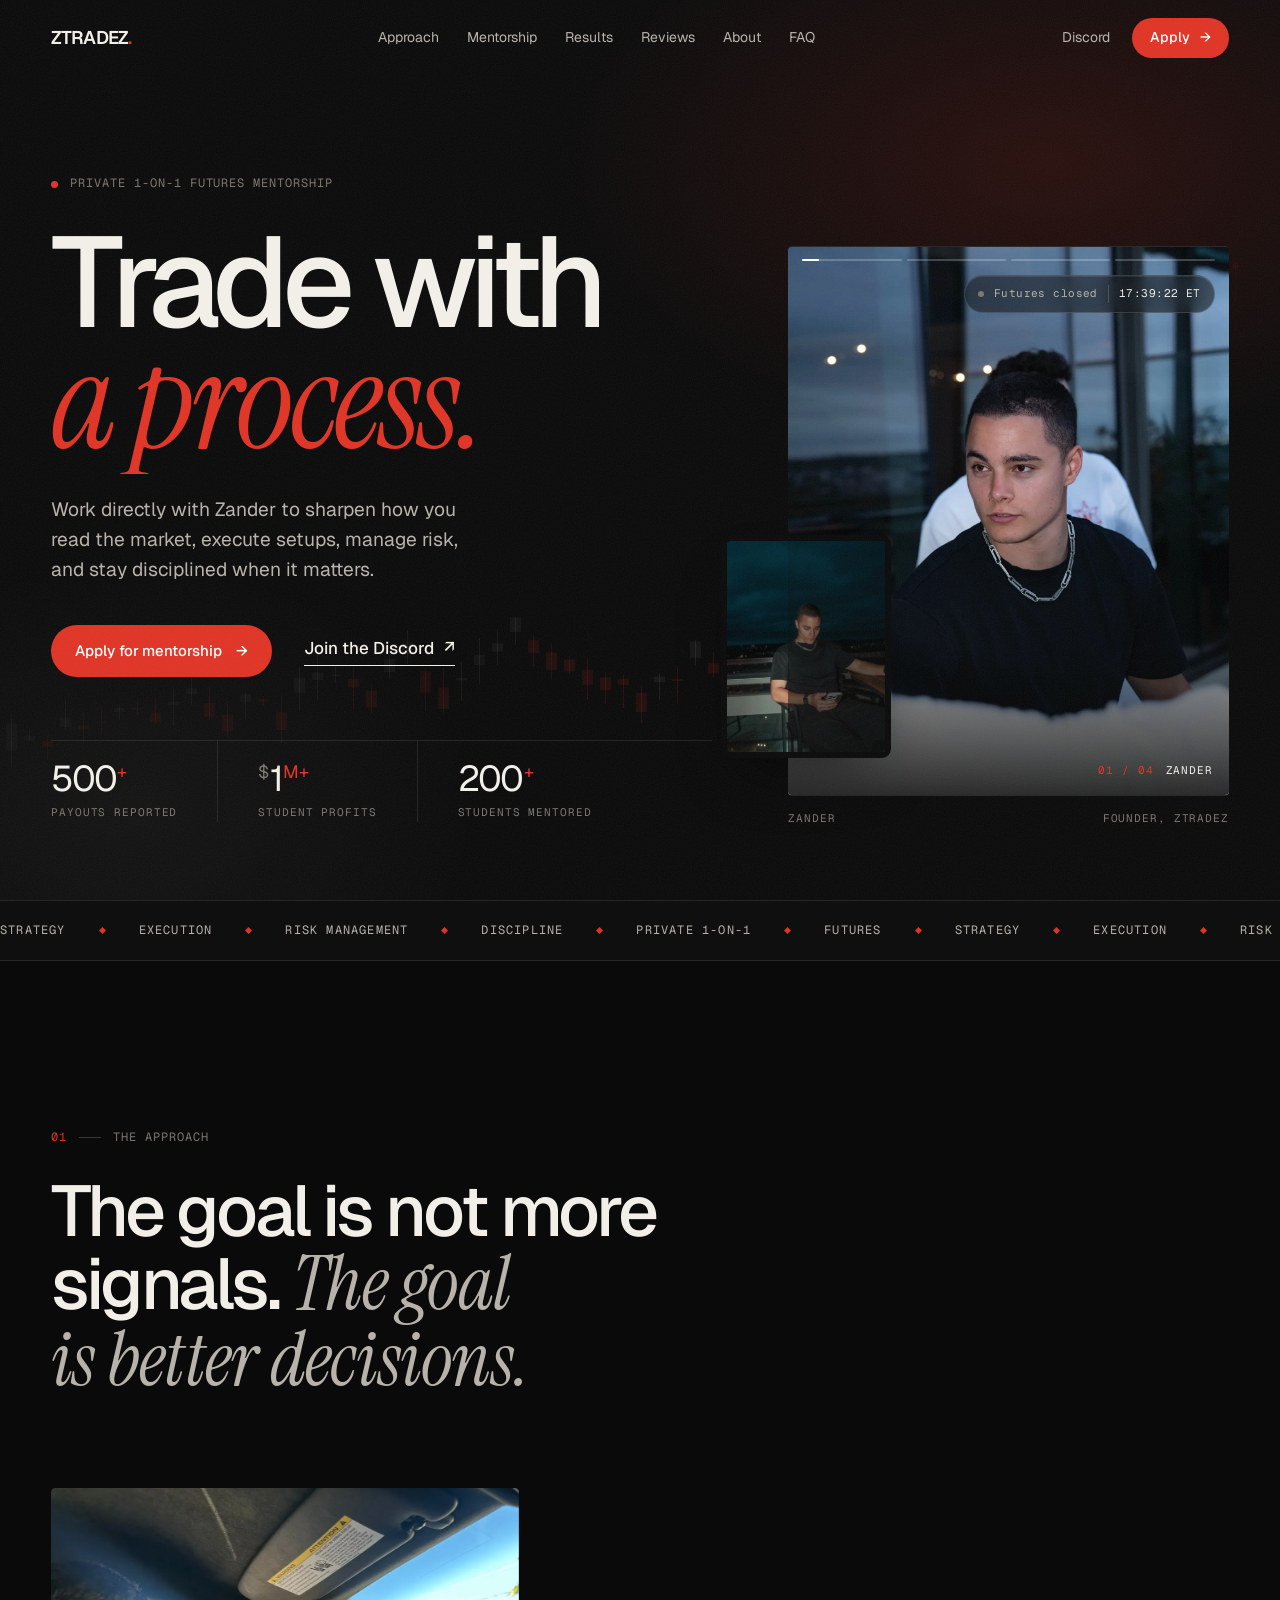
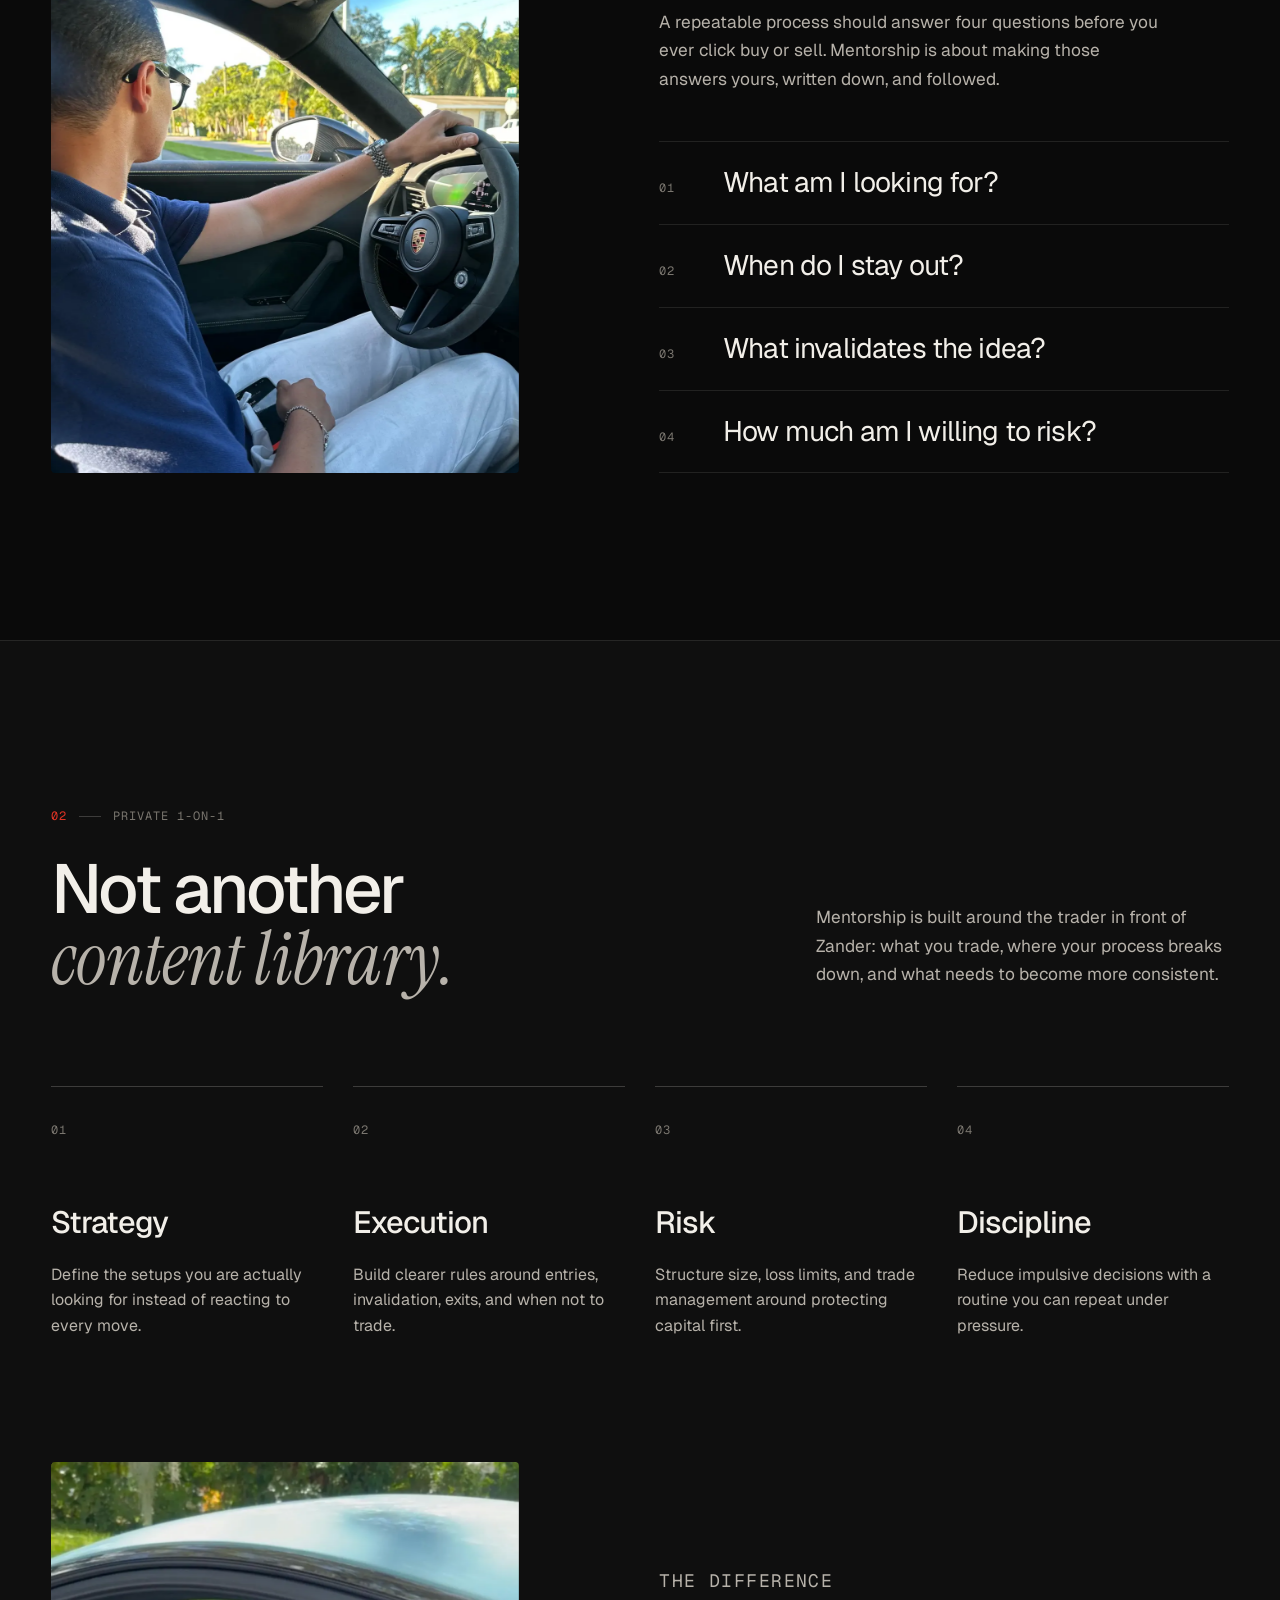
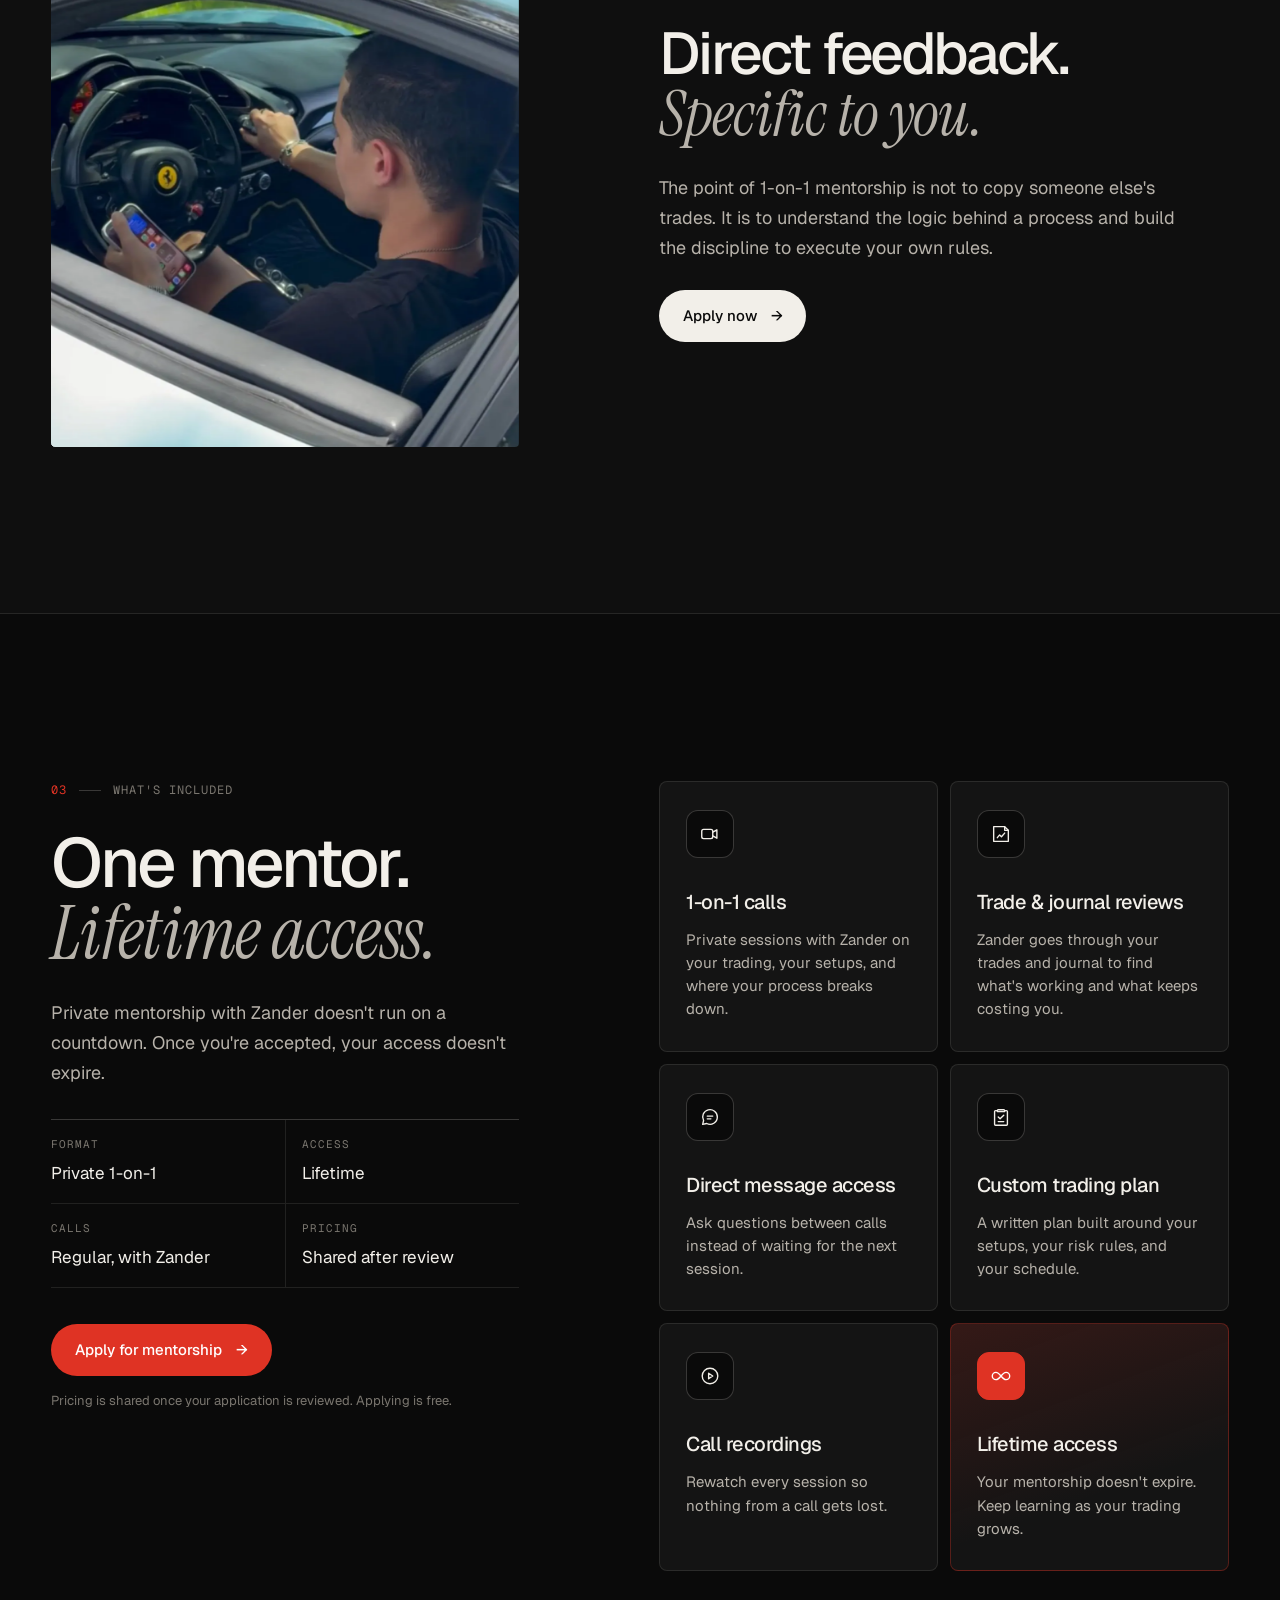
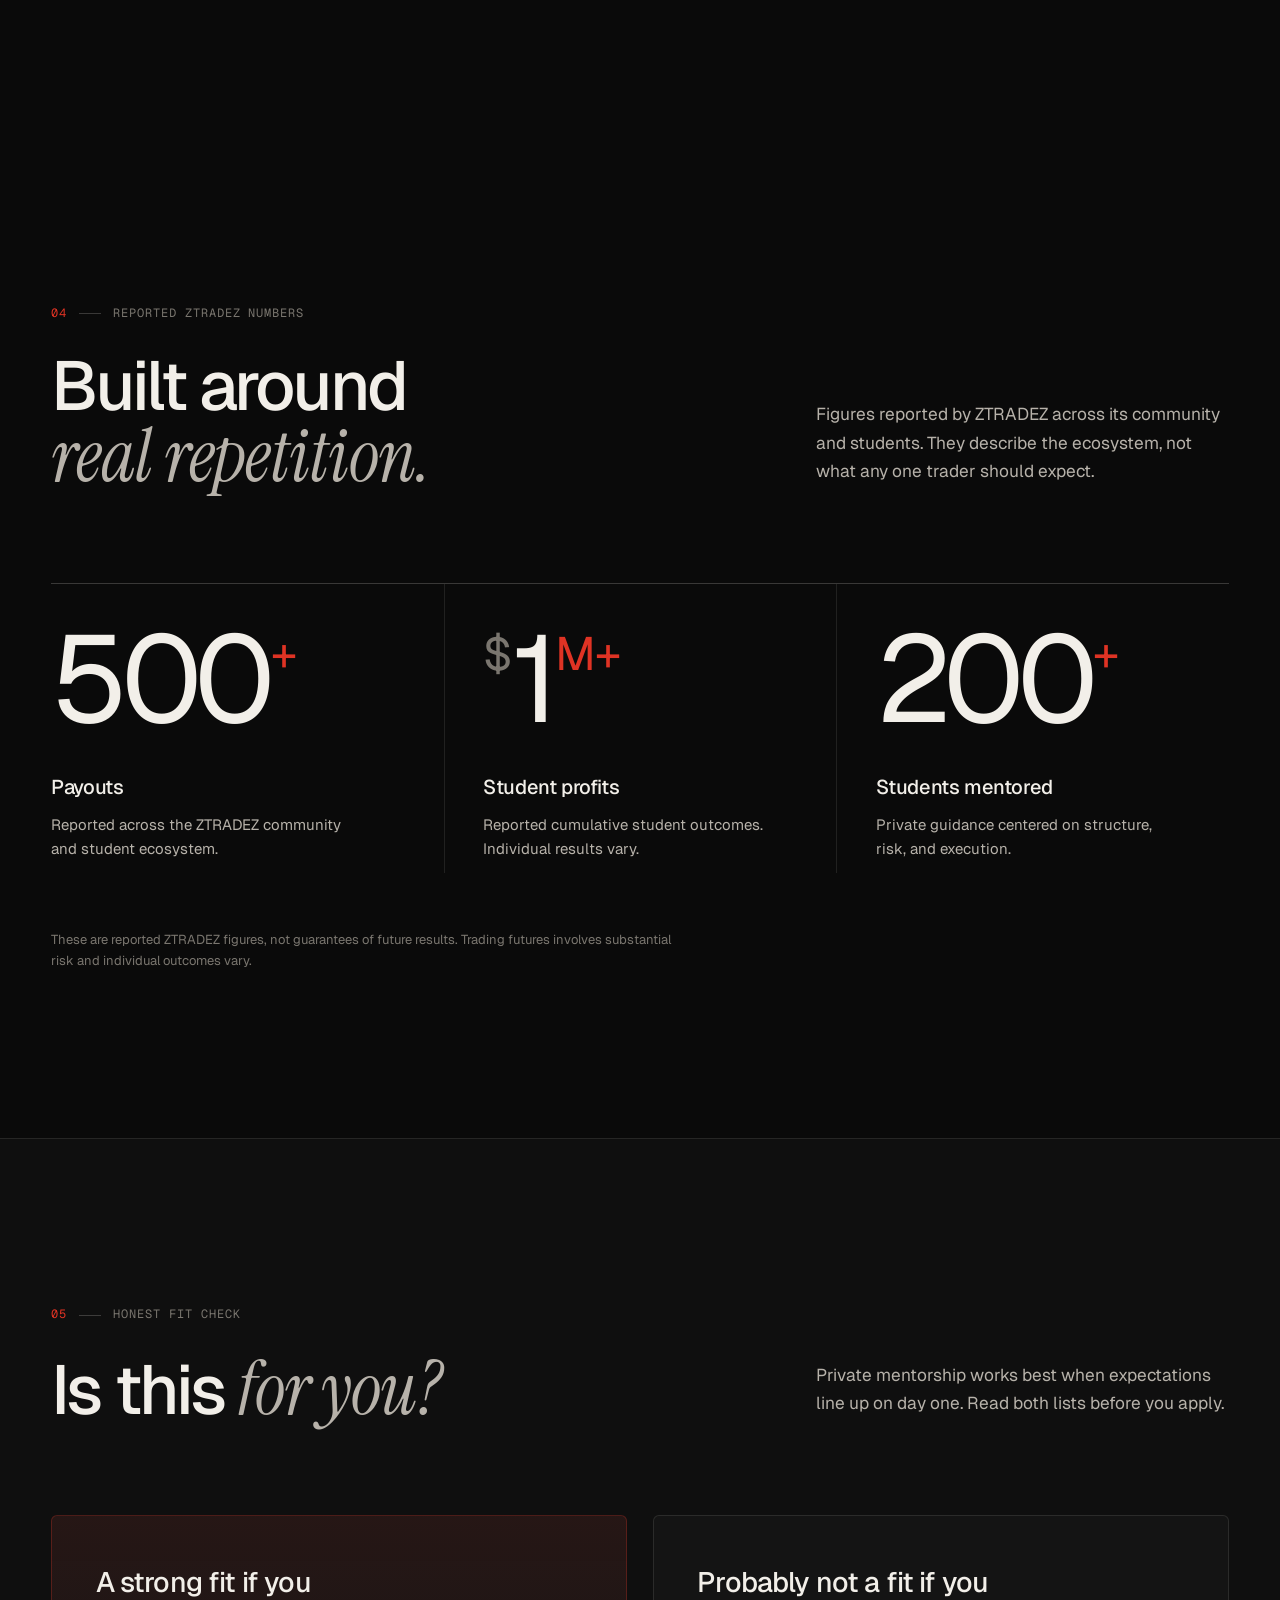
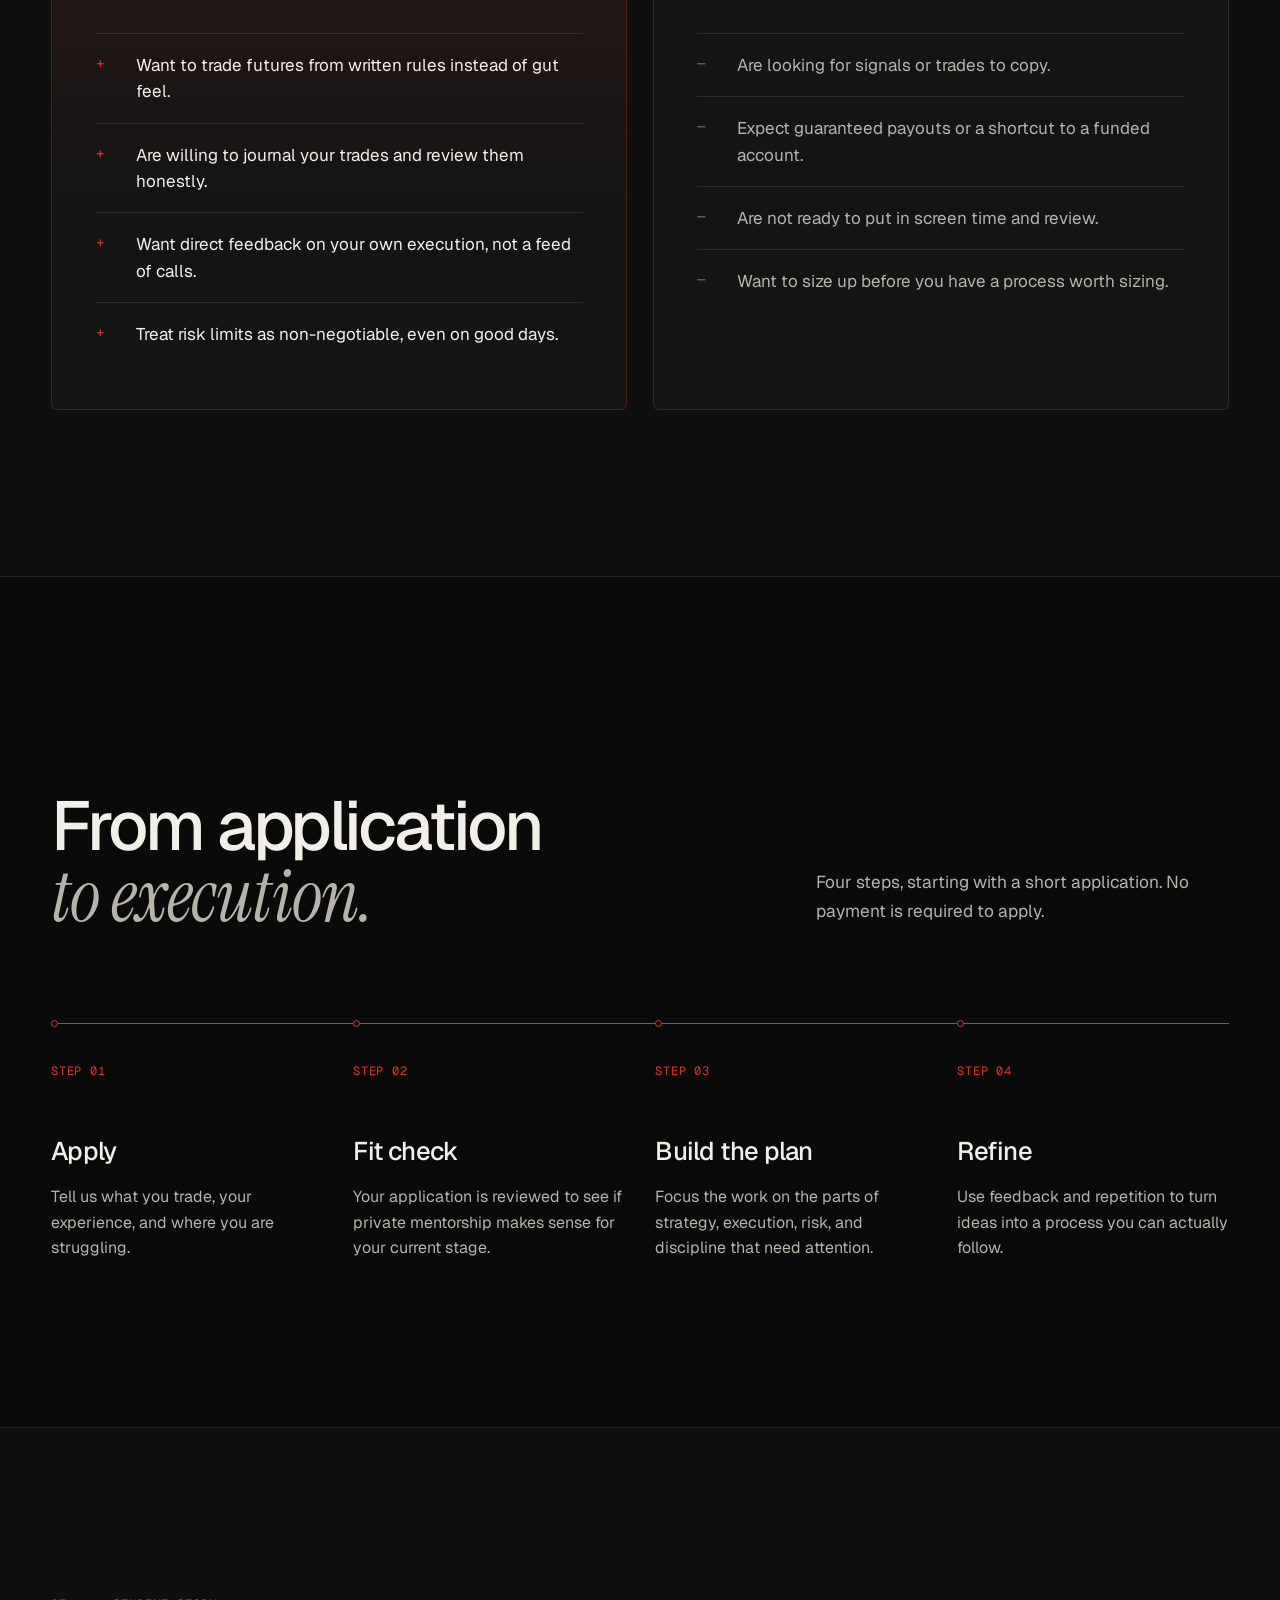
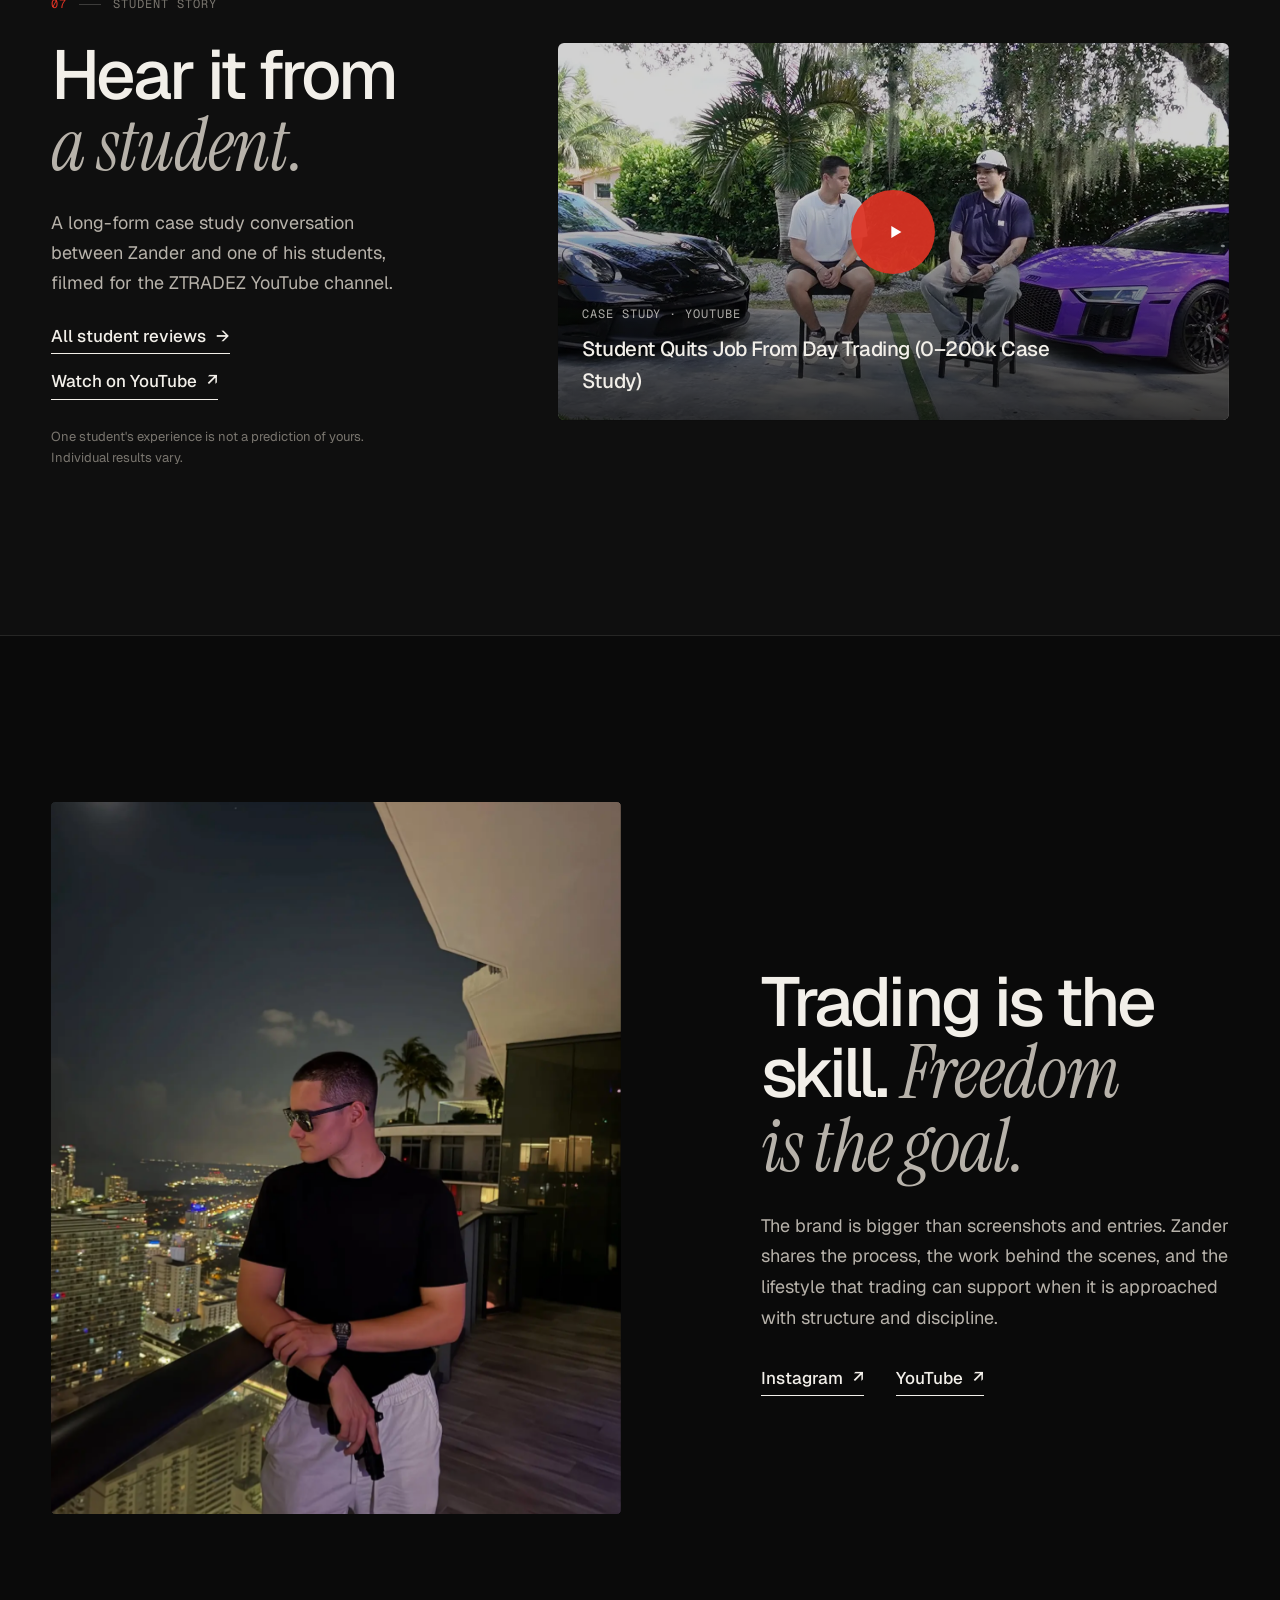
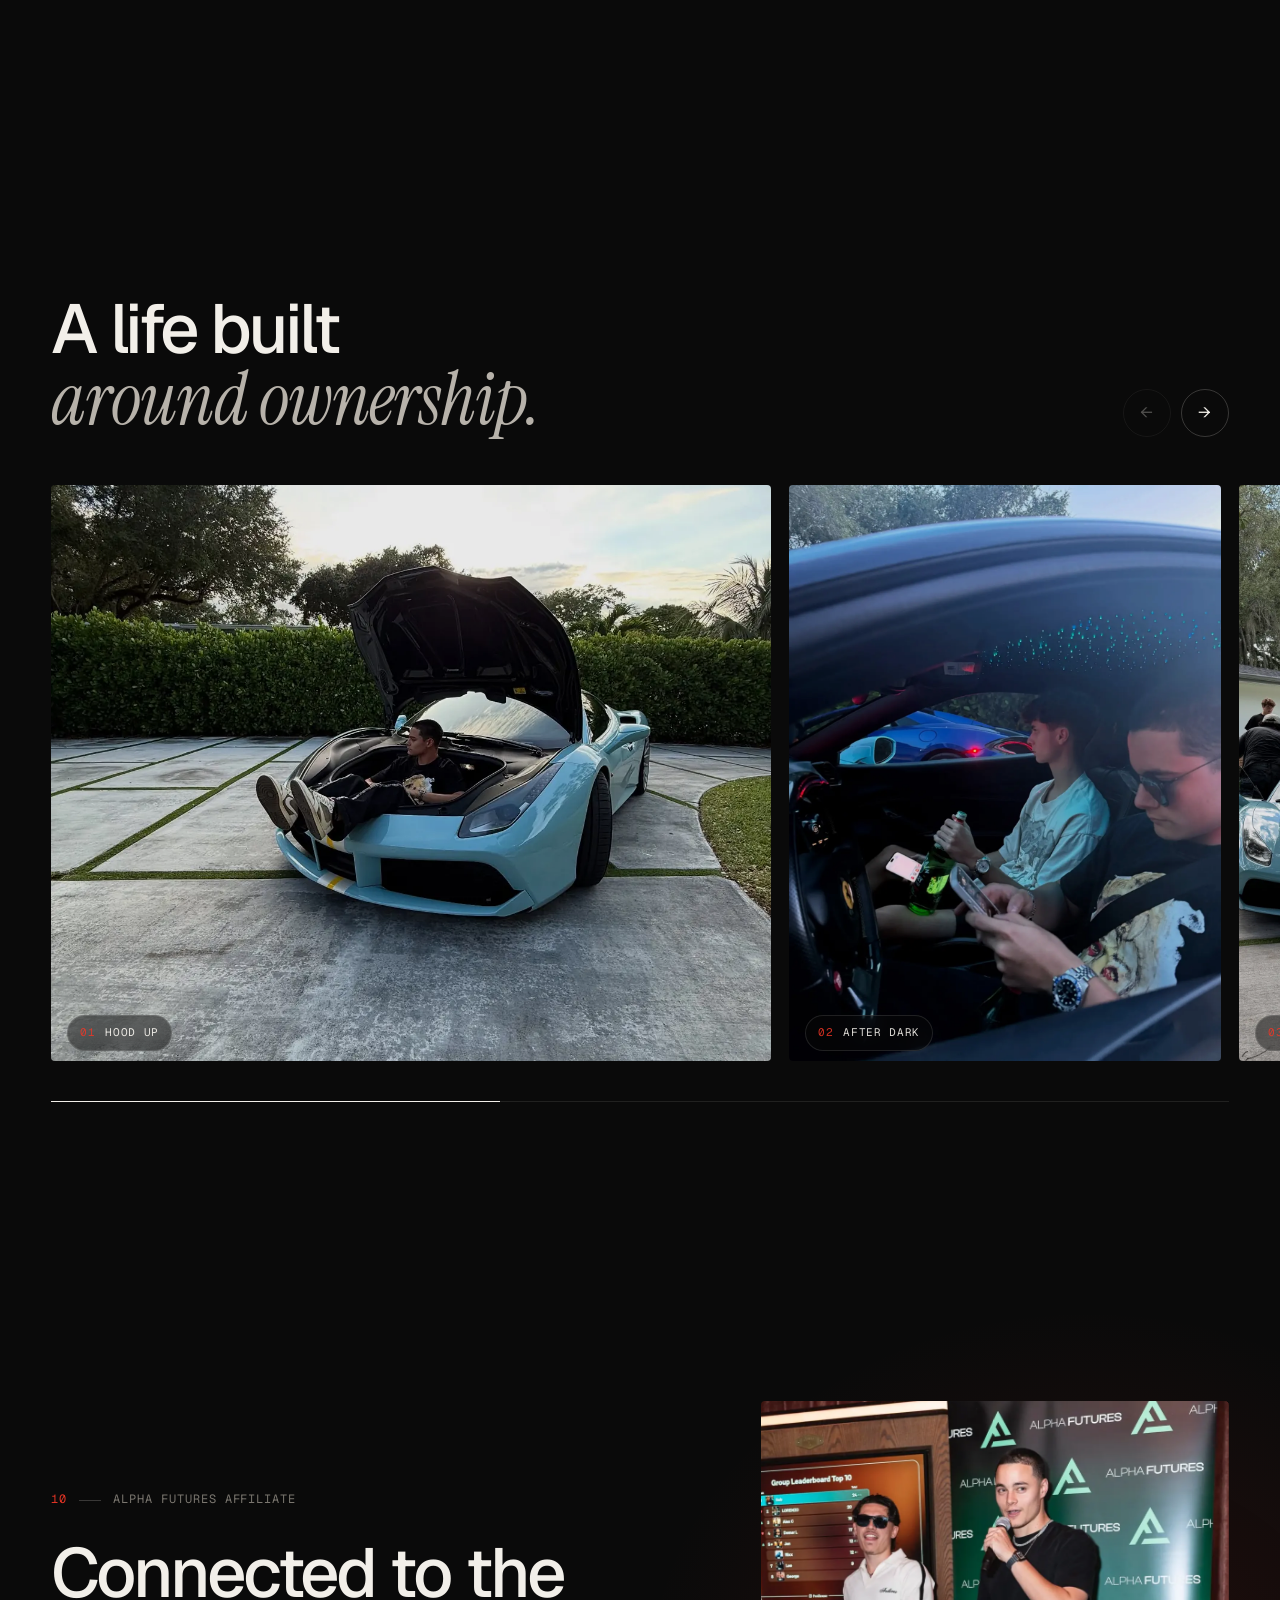
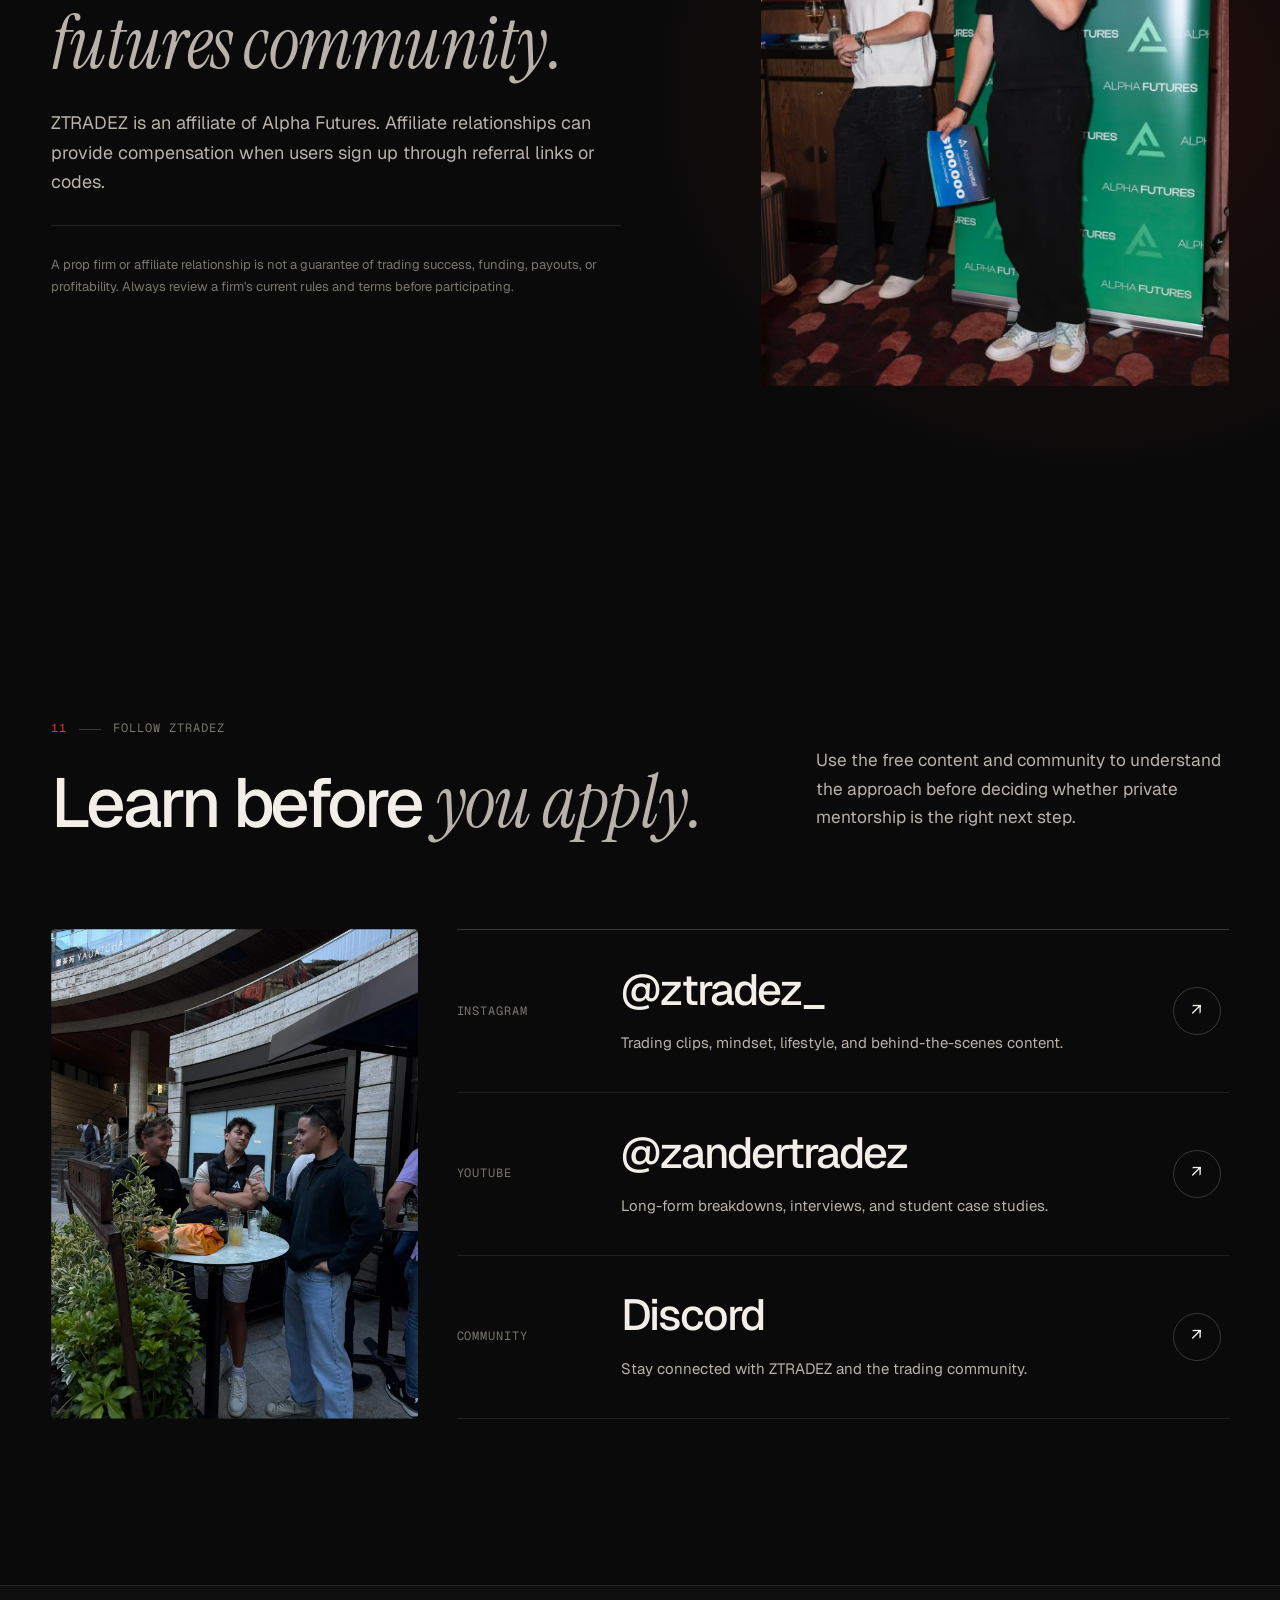
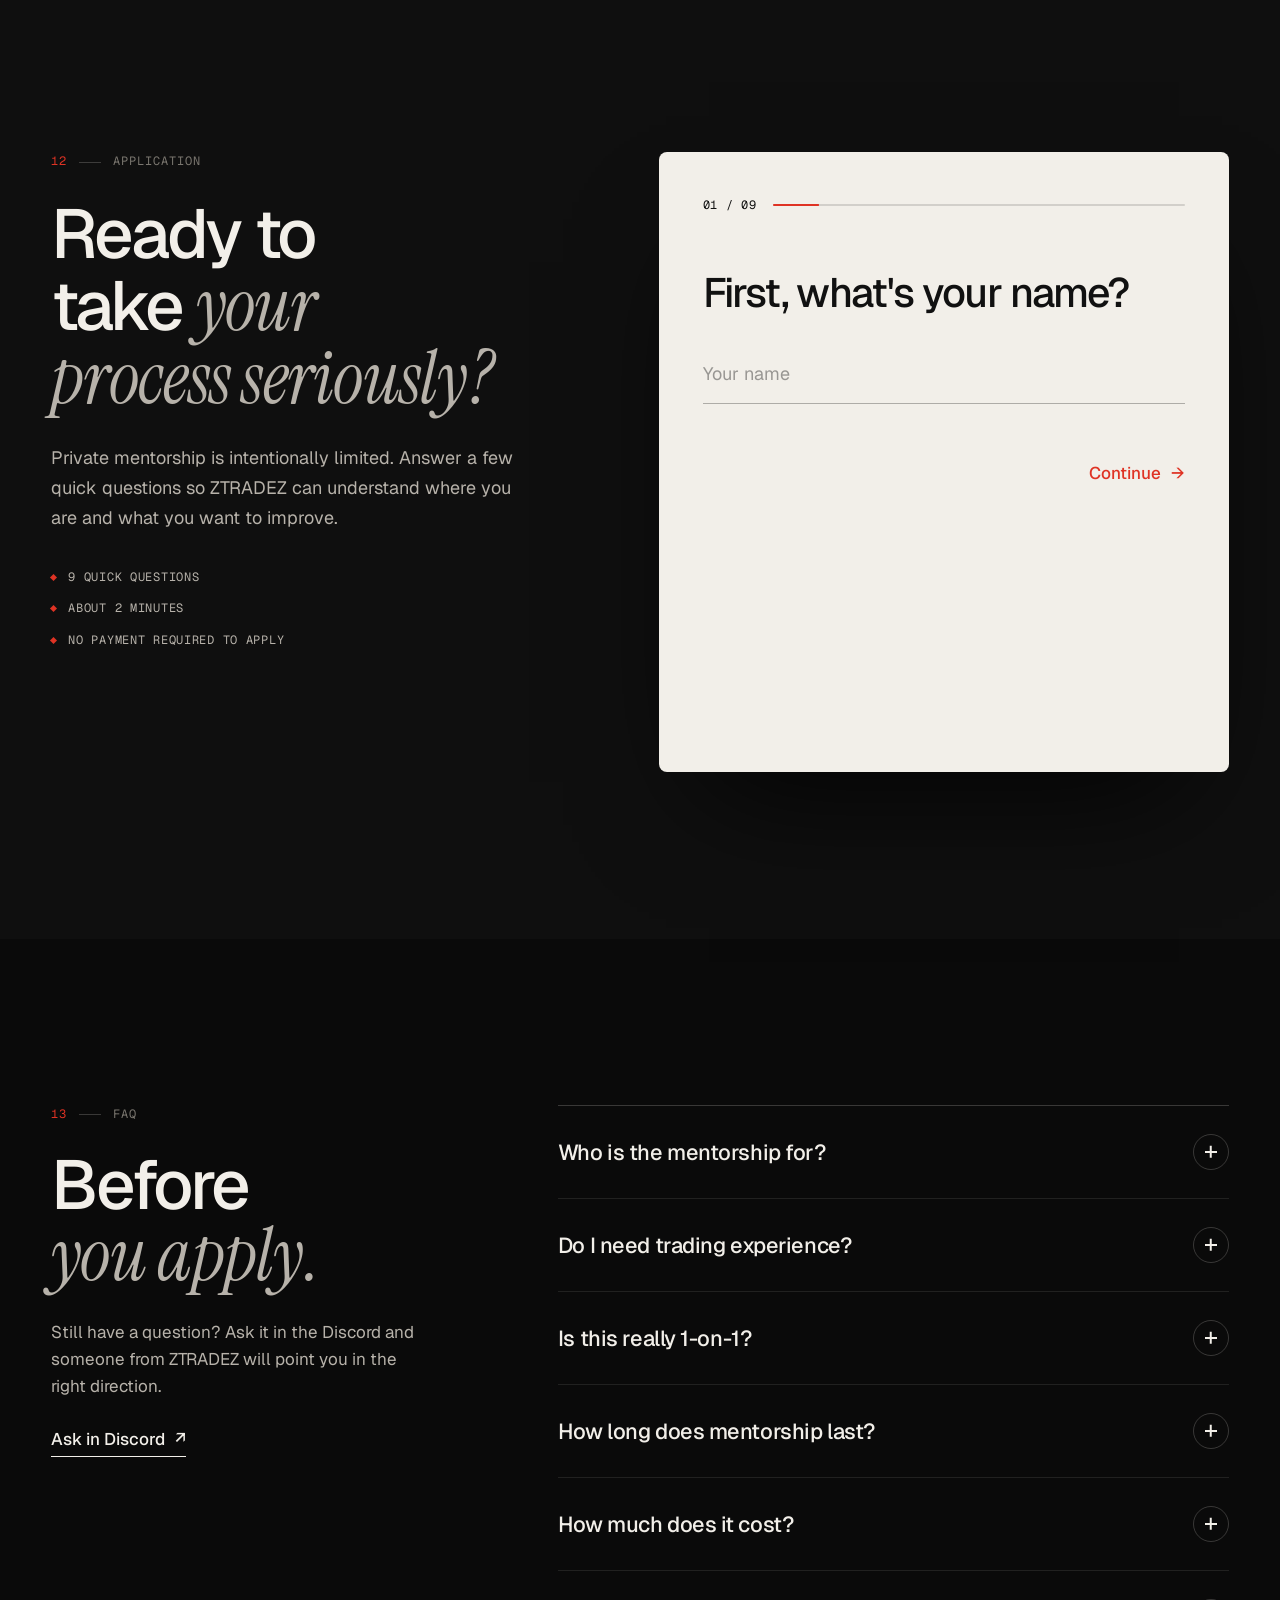
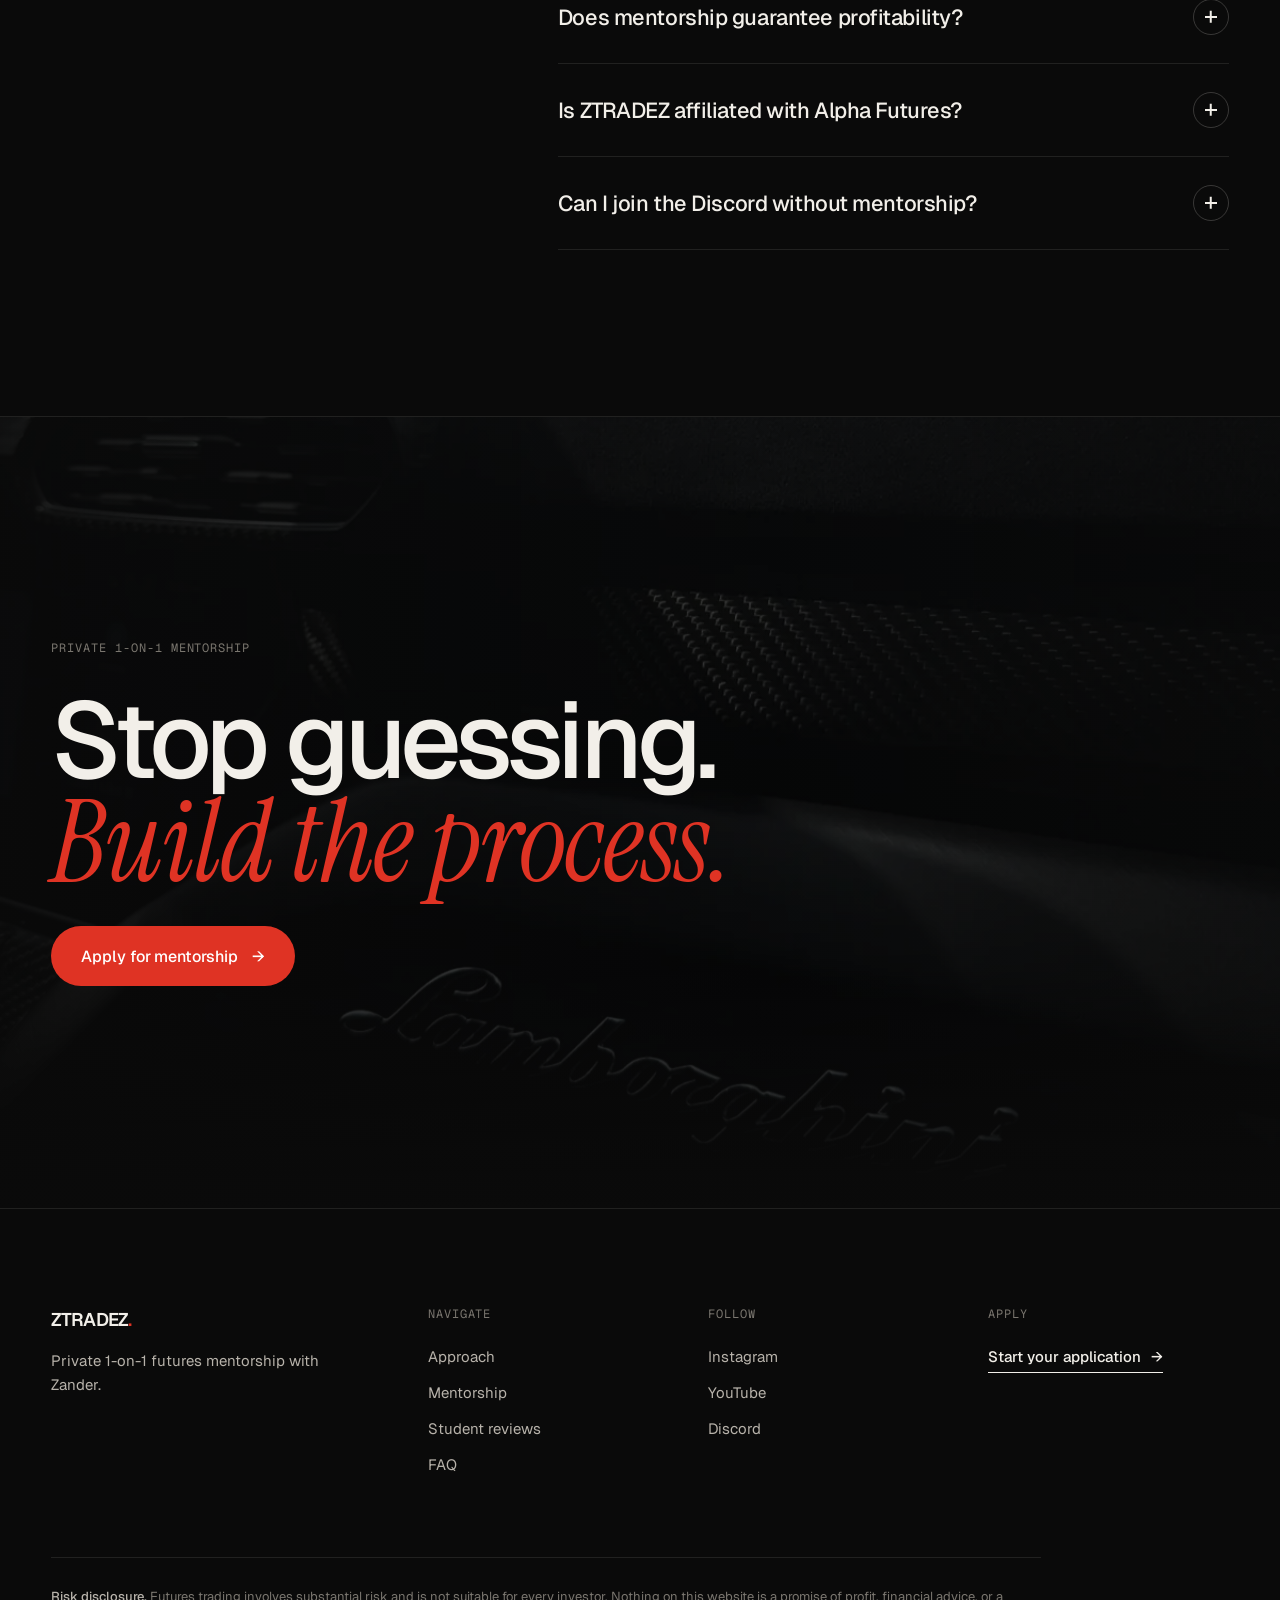
==== commit 170200b8: "Ask applicants for their country and WhatsApp number Adds a country step (9 questions total) and a W" ====
--- a/index.html
+++ b/index.html
@@ -444,7 +444,7 @@
           <h2 class="reveal">Ready to take <em>your process seriously?</em></h2>
           <p class="reveal">Private mentorship is intentionally limited. Answer a few quick questions so ZTRADEZ can understand where you are and what you want to improve.</p>
           <ul class="apply-notes reveal">
-            <li>8 quick questions</li>
+            <li>9 quick questions</li>
             <li>About 2 minutes</li>
             <li>No payment required to apply</li>
           </ul>
@@ -455,7 +455,7 @@
           <p class="visually-hidden"><label>Don't fill this out: <input name="bot-field" tabindex="-1" autocomplete="off" /></label></p>
 
           <div class="form-progress">
-            <span id="progressLabel">01 / 08</span>
+            <span id="progressLabel">01 / 09</span>
             <div class="form-progress-bar"><i id="progressBar"></i></div>
           </div>
 
@@ -463,6 +463,14 @@
             <label class="form-q" for="name">First, what's your name?</label>
             <input id="name" name="name" type="text" autocomplete="name" placeholder="Your name" required />
             <div class="form-buttons"><span></span><button class="form-next" type="button">Continue <span aria-hidden="true">→</span></button></div>
+          </div>
+
+          <div class="form-step">
+            <label class="form-q" for="country">Which country are you in?</label>
+            <select id="country" name="country" autocomplete="country-name" required>
+              <option value="" disabled selected>Select your country</option>
+            </select>
+            <div class="form-buttons"><button class="form-back" type="button"><span aria-hidden="true">←</span> Back</button><button class="form-next" type="button">Continue <span aria-hidden="true">→</span></button></div>
           </div>
 
           <div class="form-step">
@@ -547,6 +555,12 @@
             <label class="form-q" for="email">Where should we contact you?</label>
             <input id="email" name="email" type="email" autocomplete="email" placeholder="Email address" required />
             <input id="discord" name="discord" type="text" autocomplete="off" placeholder="Discord username" aria-label="Discord username" required />
+            <div class="phone-field">
+              <select id="whatsappCode" name="whatsapp_code" aria-label="WhatsApp country code" required>
+                <option value="" disabled selected>Code</option>
+              </select>
+              <input id="whatsapp" name="whatsapp" type="tel" inputmode="tel" autocomplete="tel-national" placeholder="WhatsApp number" aria-label="WhatsApp number" pattern="[0-9 \(\)\-]{5,20}" required />
+            </div>
             <p class="form-disclaimer">Submitting an application does not guarantee acceptance into mentorship. By applying you agree to the <a href="terms.html">Terms</a> and <a href="privacy.html">Privacy Policy</a>.</p>
             <div class="form-buttons"><button class="form-back" type="button"><span aria-hidden="true">←</span> Back</button><button class="btn btn-primary form-submit" type="submit">Submit application <span class="btn-arrow" aria-hidden="true">→</span></button></div>
           </div>
--- a/styles.css
+++ b/styles.css
@@ -625,6 +625,19 @@
 }
 .paper ::placeholder { color: rgba(17, 17, 17, .4); }
 .paper input:focus, .paper textarea:focus, .paper select:focus { border-color: var(--red); }
+.paper select {
+  appearance: none; -webkit-appearance: none; cursor: pointer; padding-right: 28px;
+  background: url("data:image/svg+xml,%3Csvg xmlns='http://www.w3.org/2000/svg' width='12' height='8' fill='none' stroke='%23111' stroke-width='1.5'%3E%3Cpath d='M1 1.5l5 5 5-5'/%3E%3C/svg%3E") no-repeat right 4px center;
+}
+.paper select:invalid { color: rgba(17, 17, 17, .4); }
+.paper select option { color: var(--paper-ink); }
+.phone-field { display: grid; grid-template-columns: minmax(104px, 128px) 1fr; gap: 16px; }
+.paper input[type="tel"] {
+  width: 100%; margin-bottom: 18px; padding: 14px 0;
+  border: 0; border-bottom: 1px solid rgba(17, 17, 17, .3); border-radius: 0;
+  background: transparent; color: var(--paper-ink); font-size: 1.125rem; outline: none;
+  transition: border-color .3s ease;
+}
 .paper textarea { min-height: 140px; resize: vertical; line-height: 1.55; }
 .paper [aria-invalid="true"] { border-color: var(--red) !important; }
 .choices { display: grid; gap: 8px; }
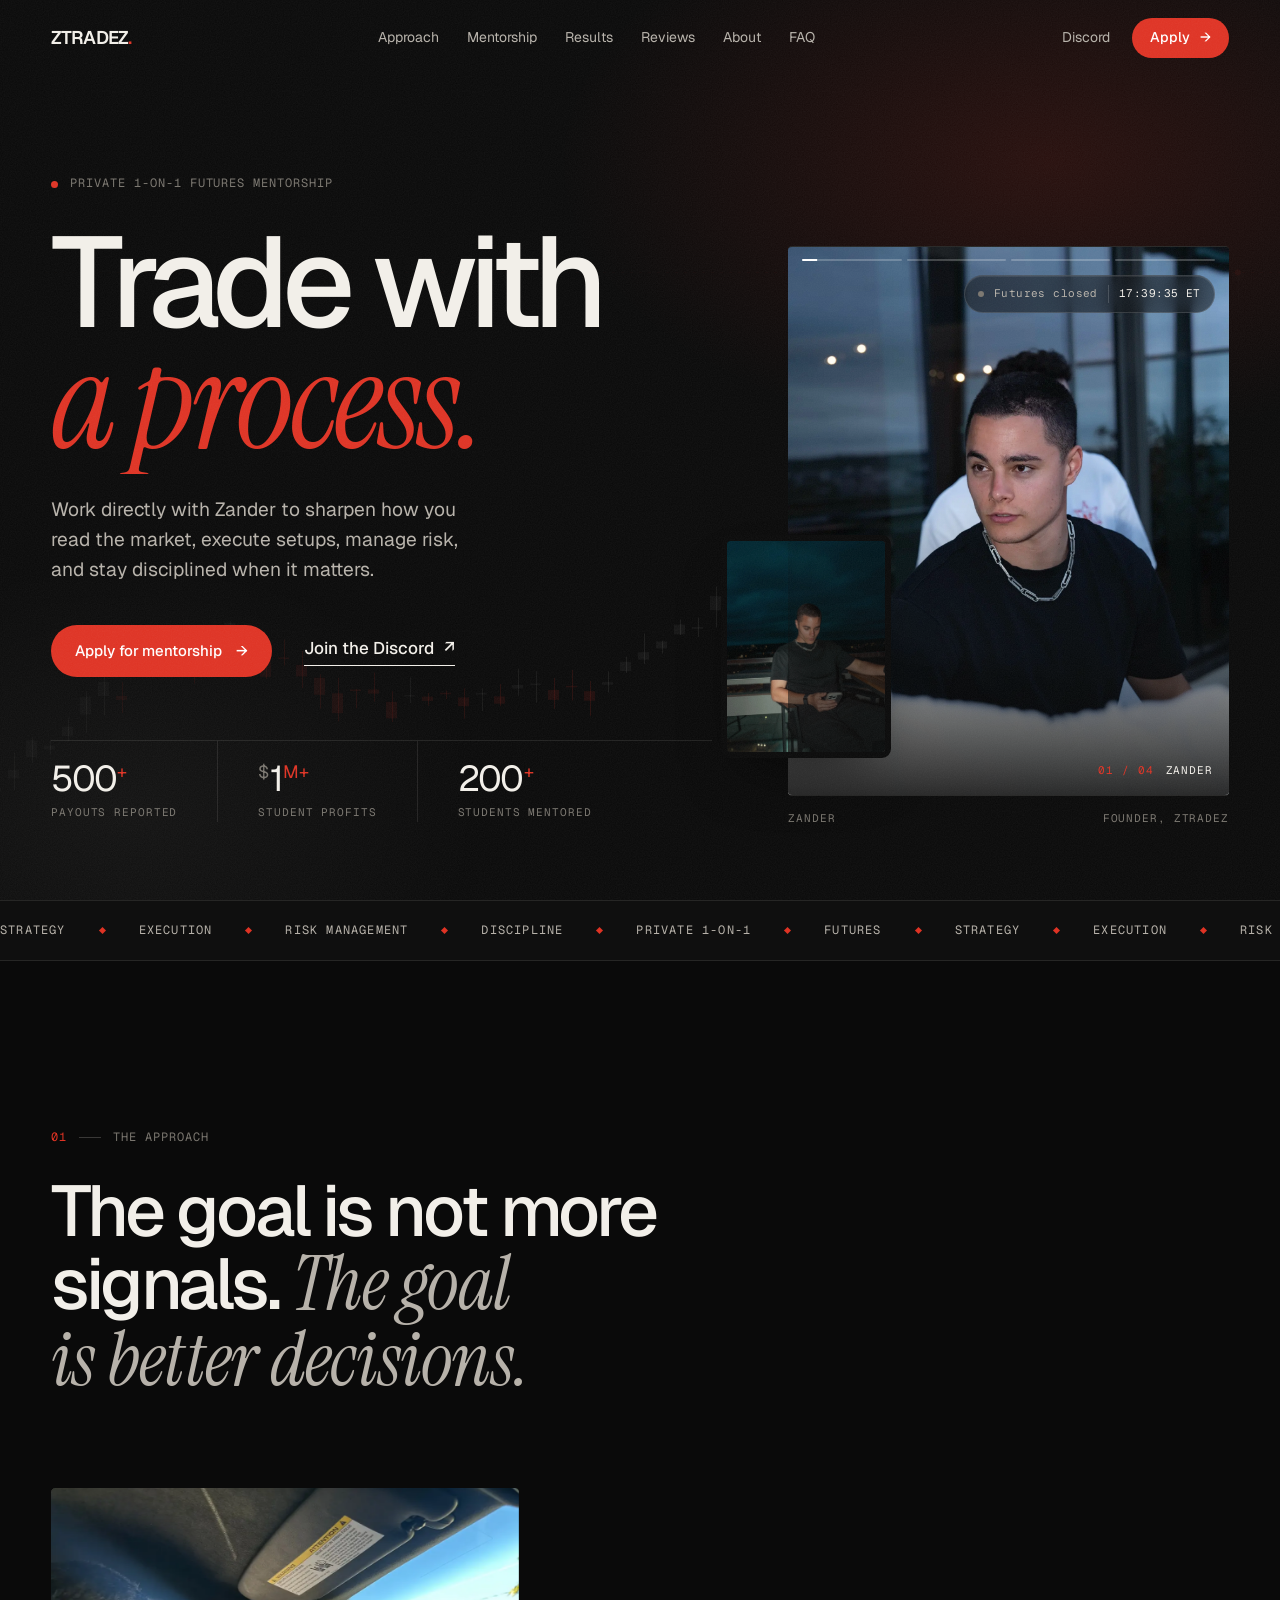
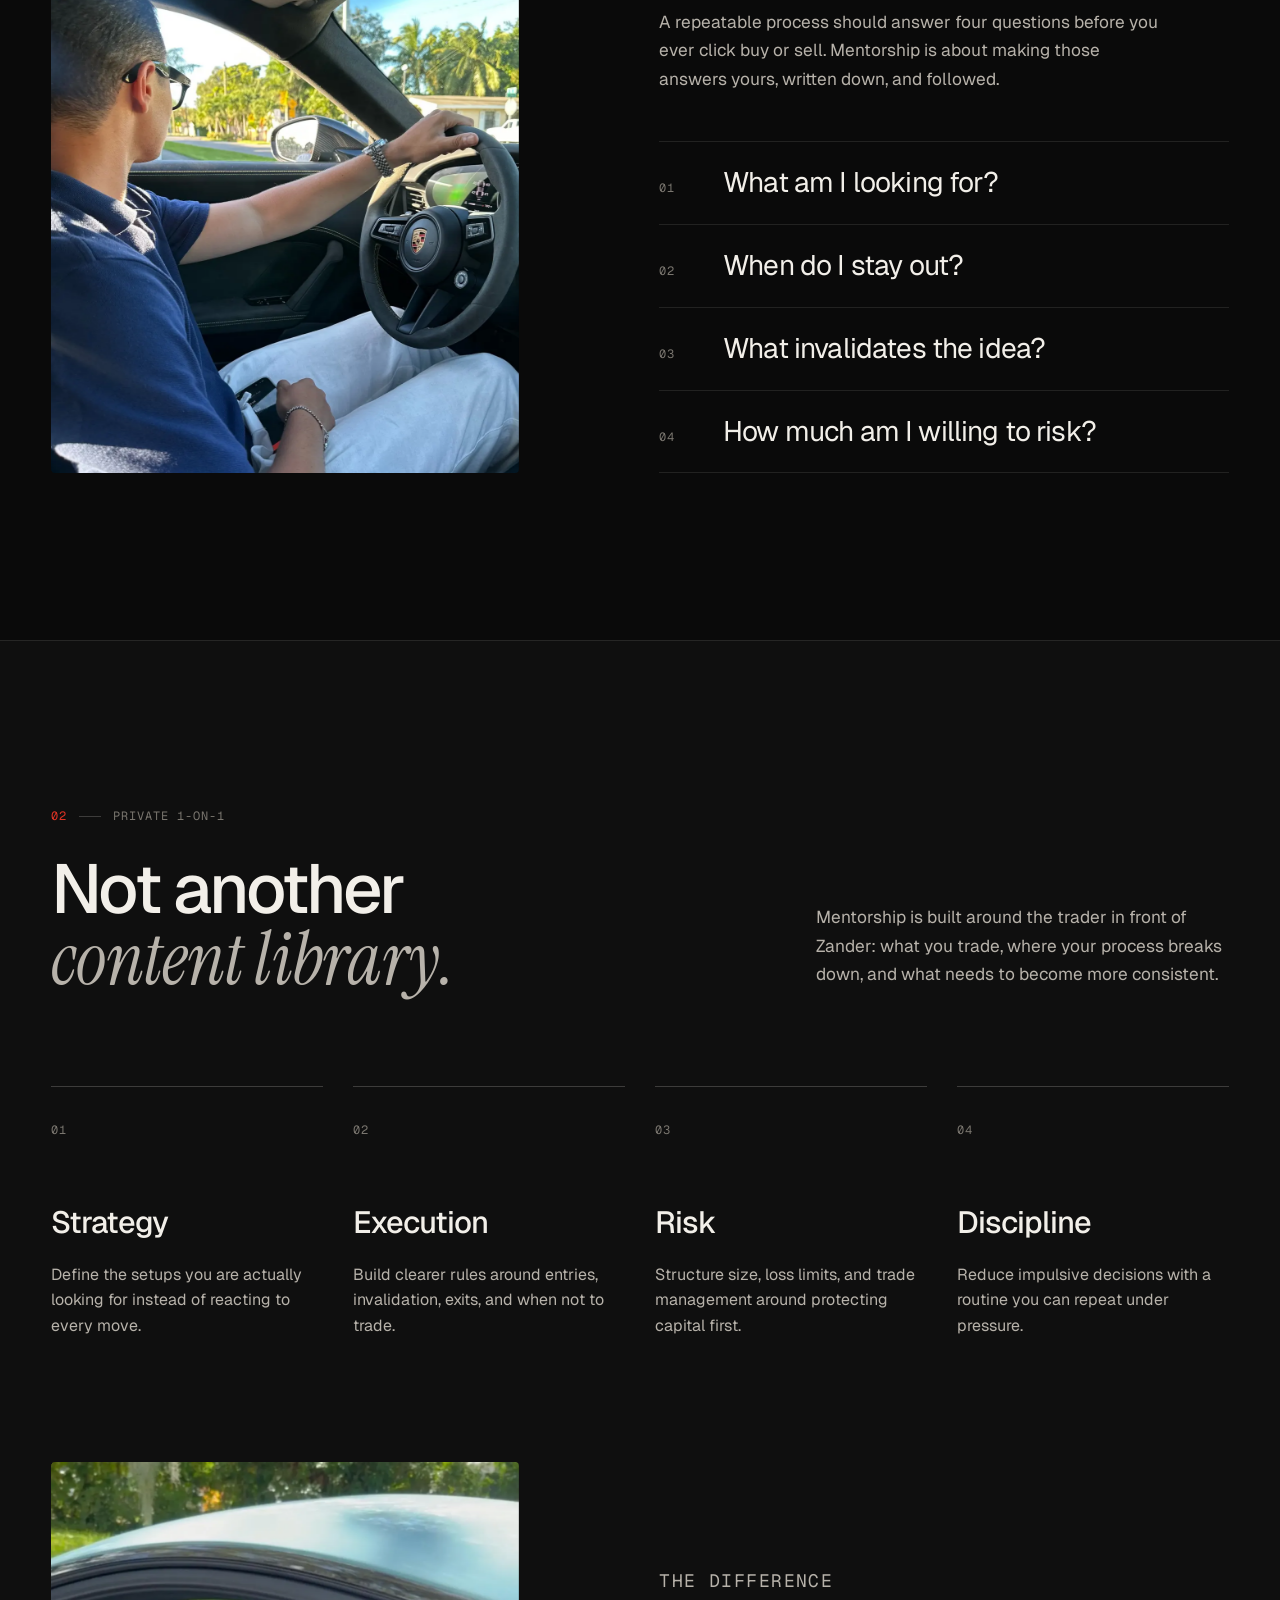
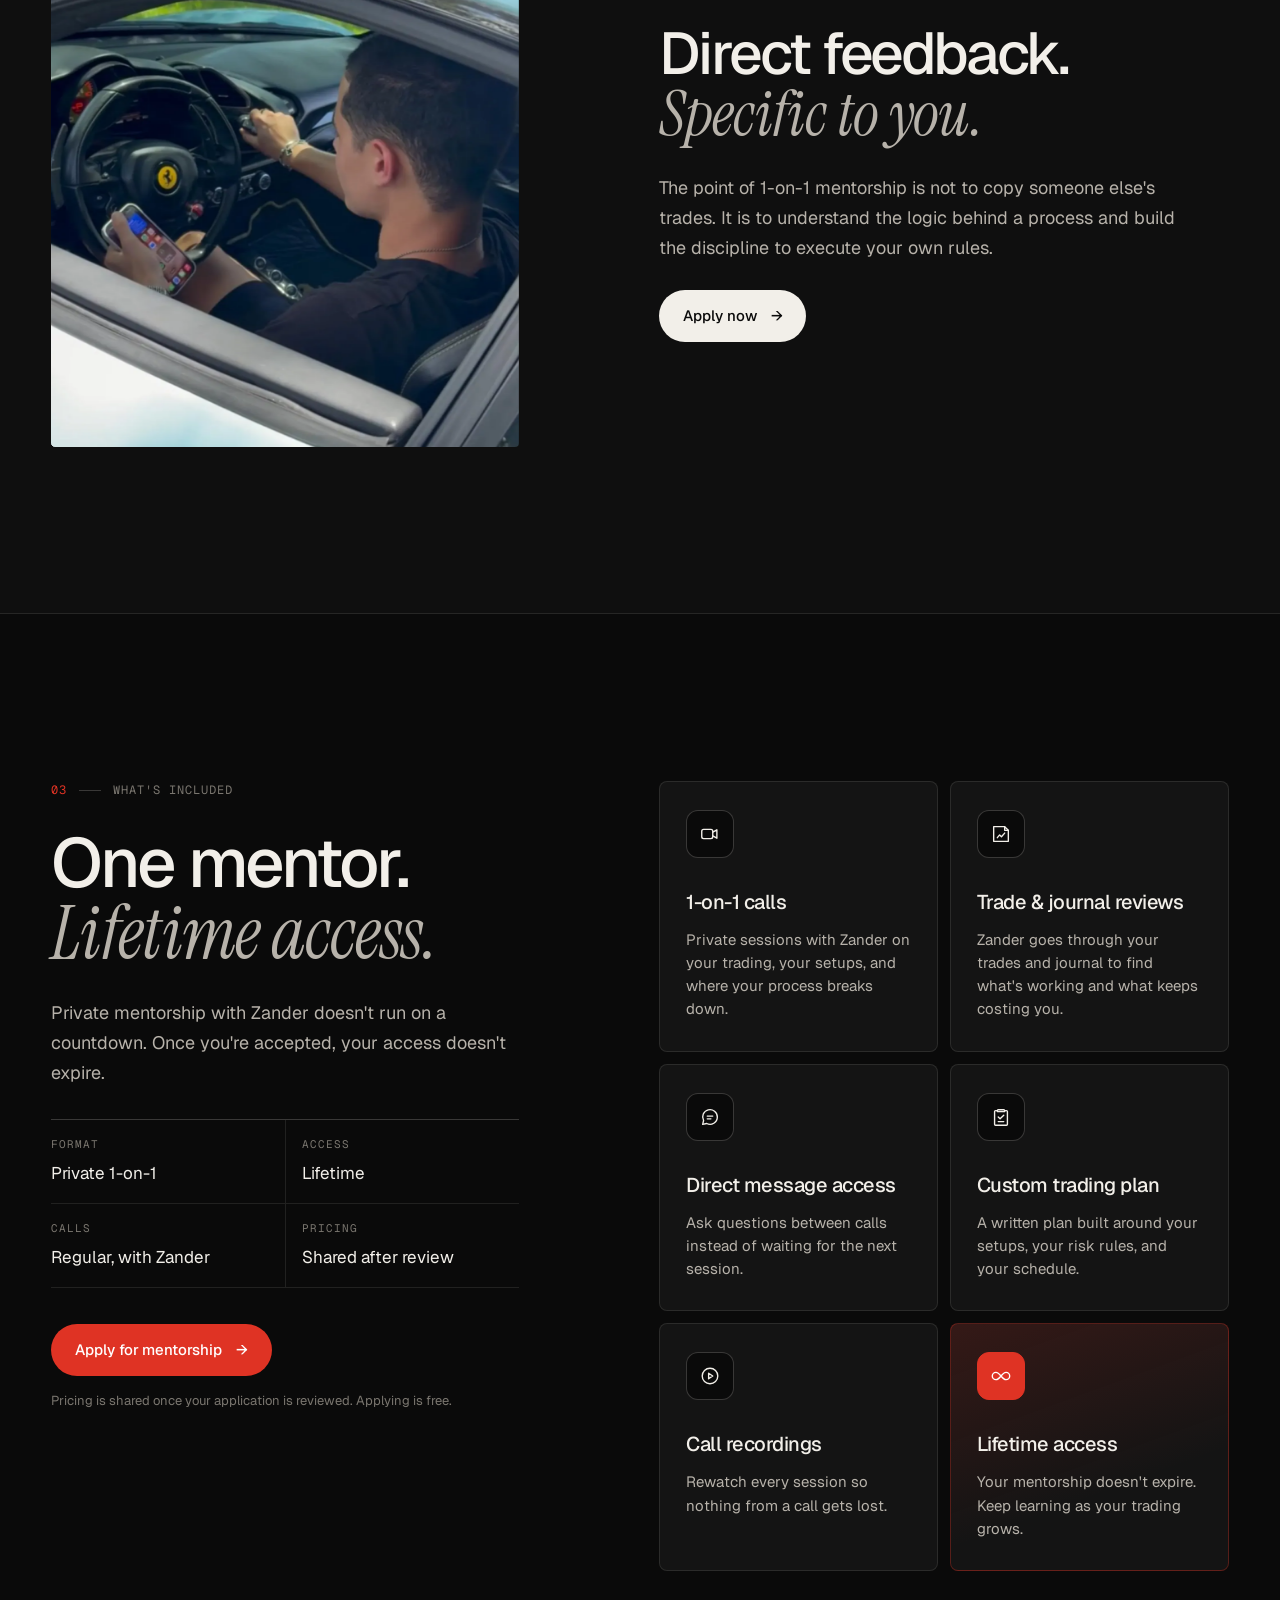
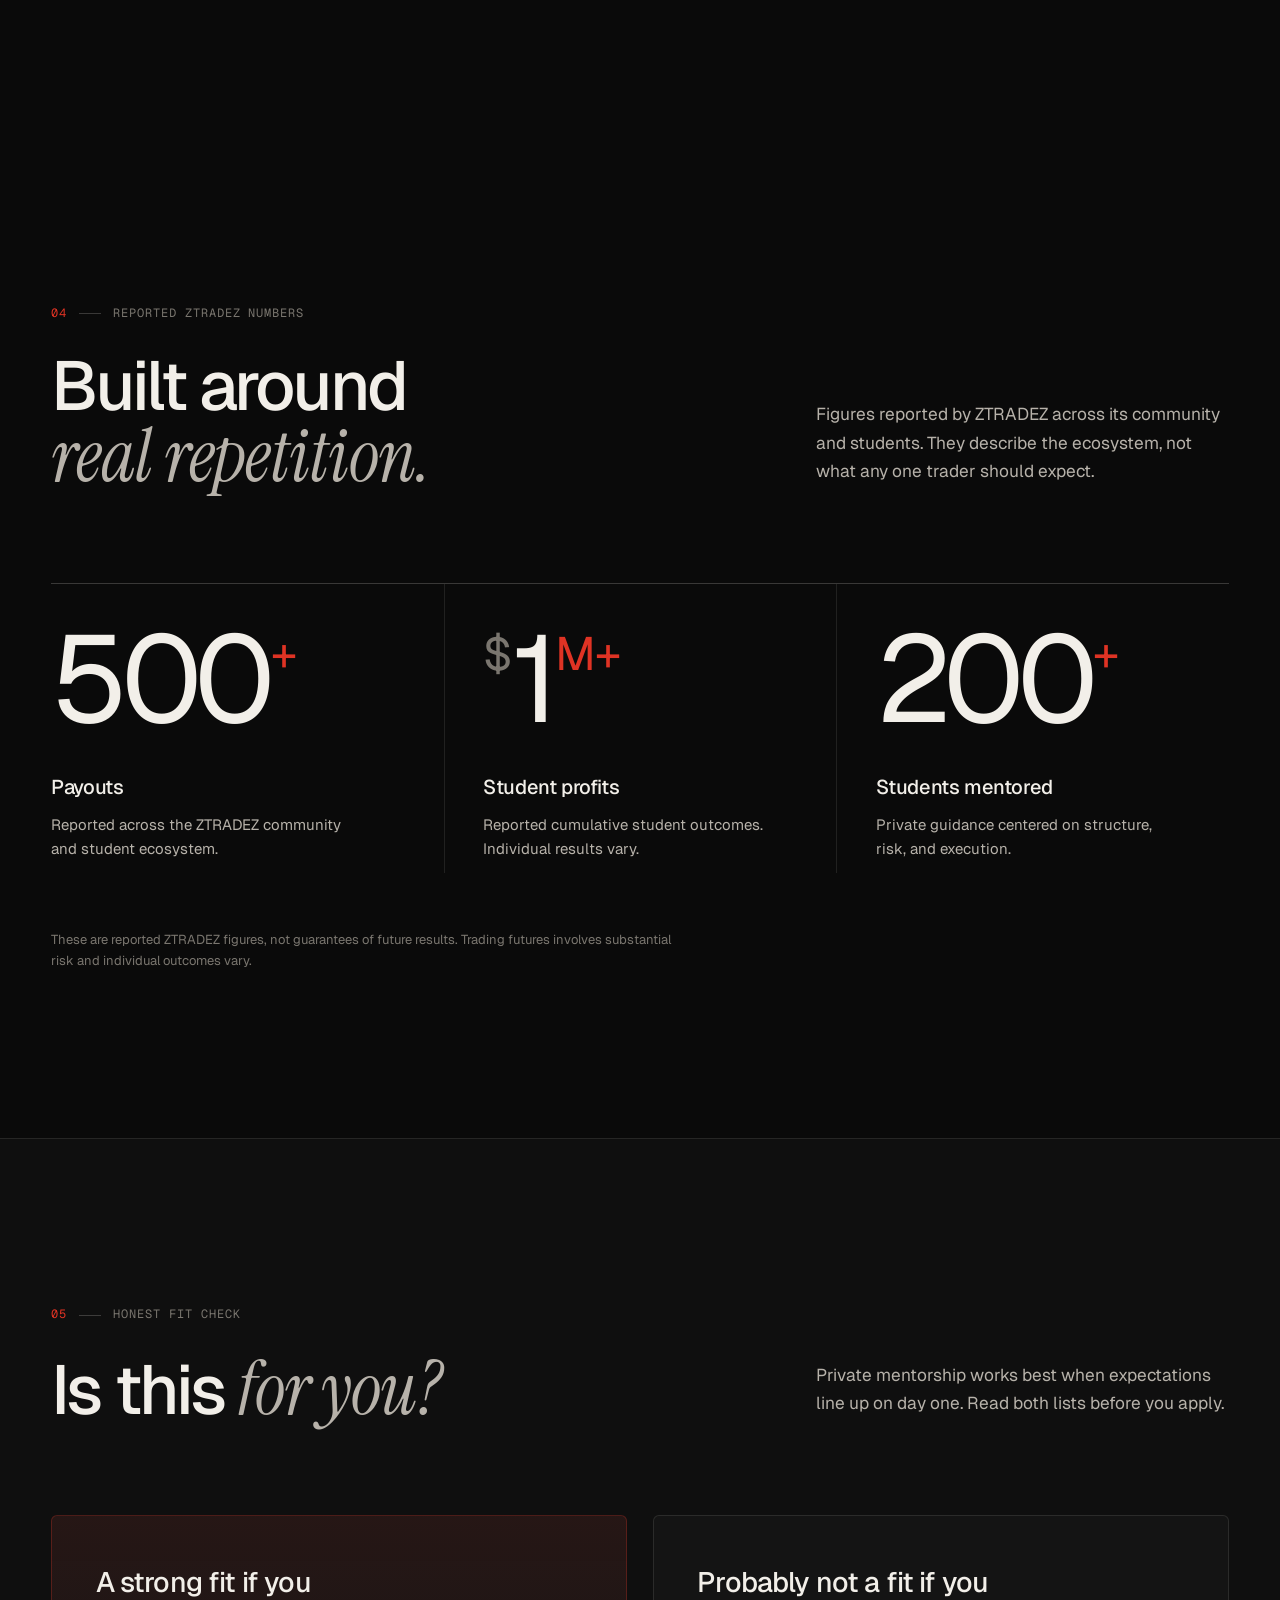
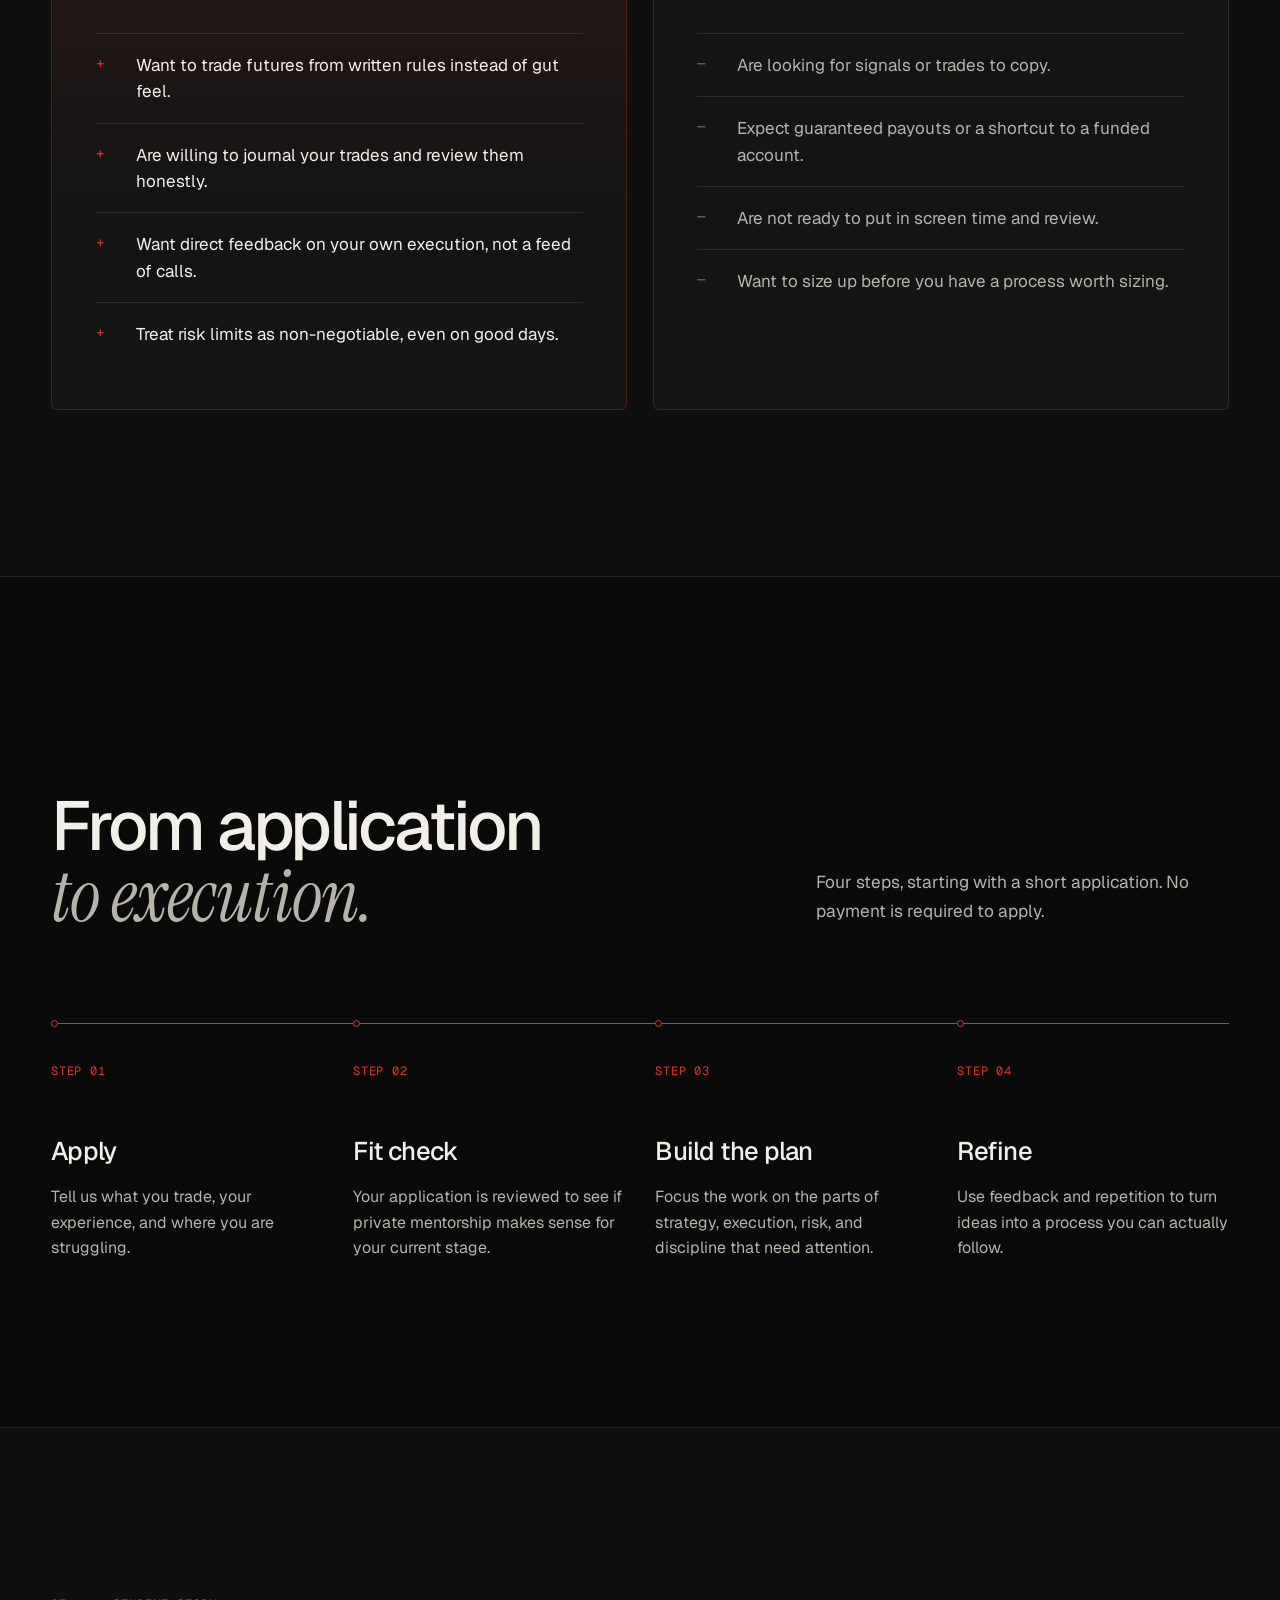
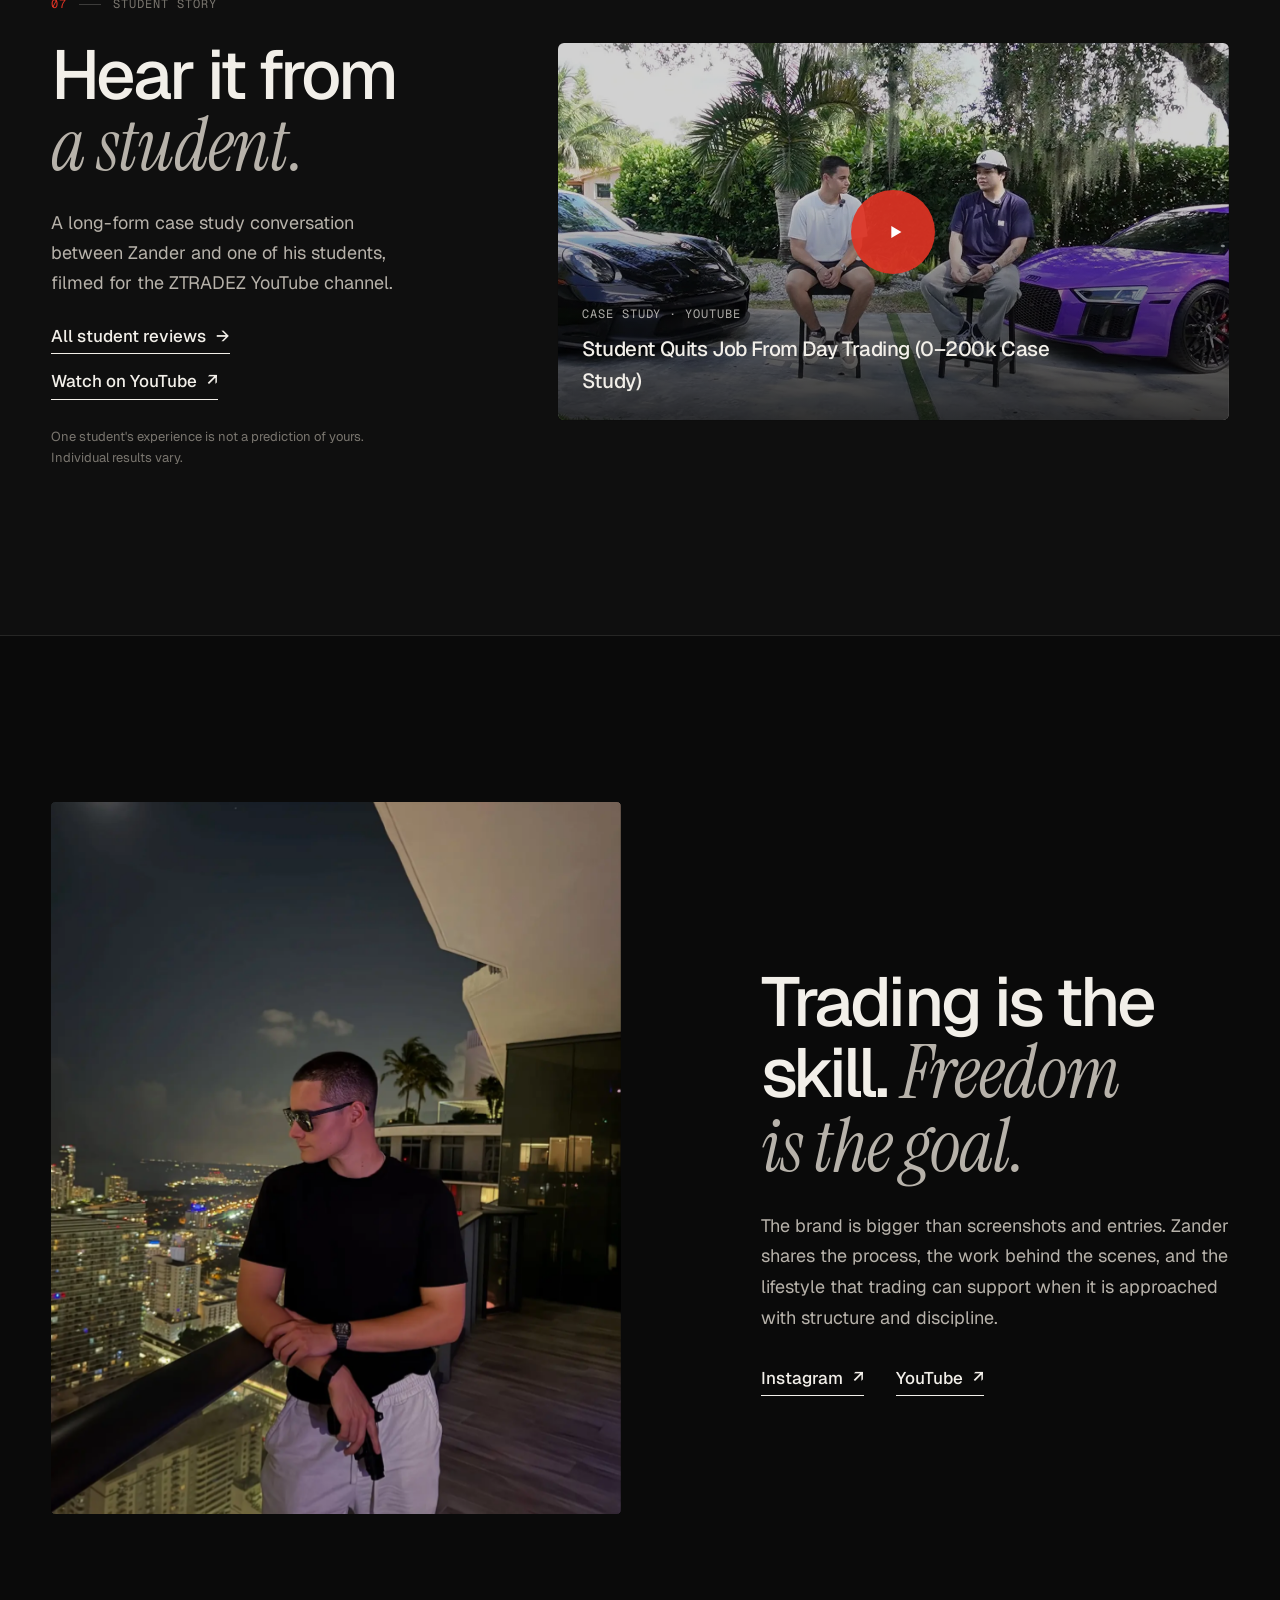
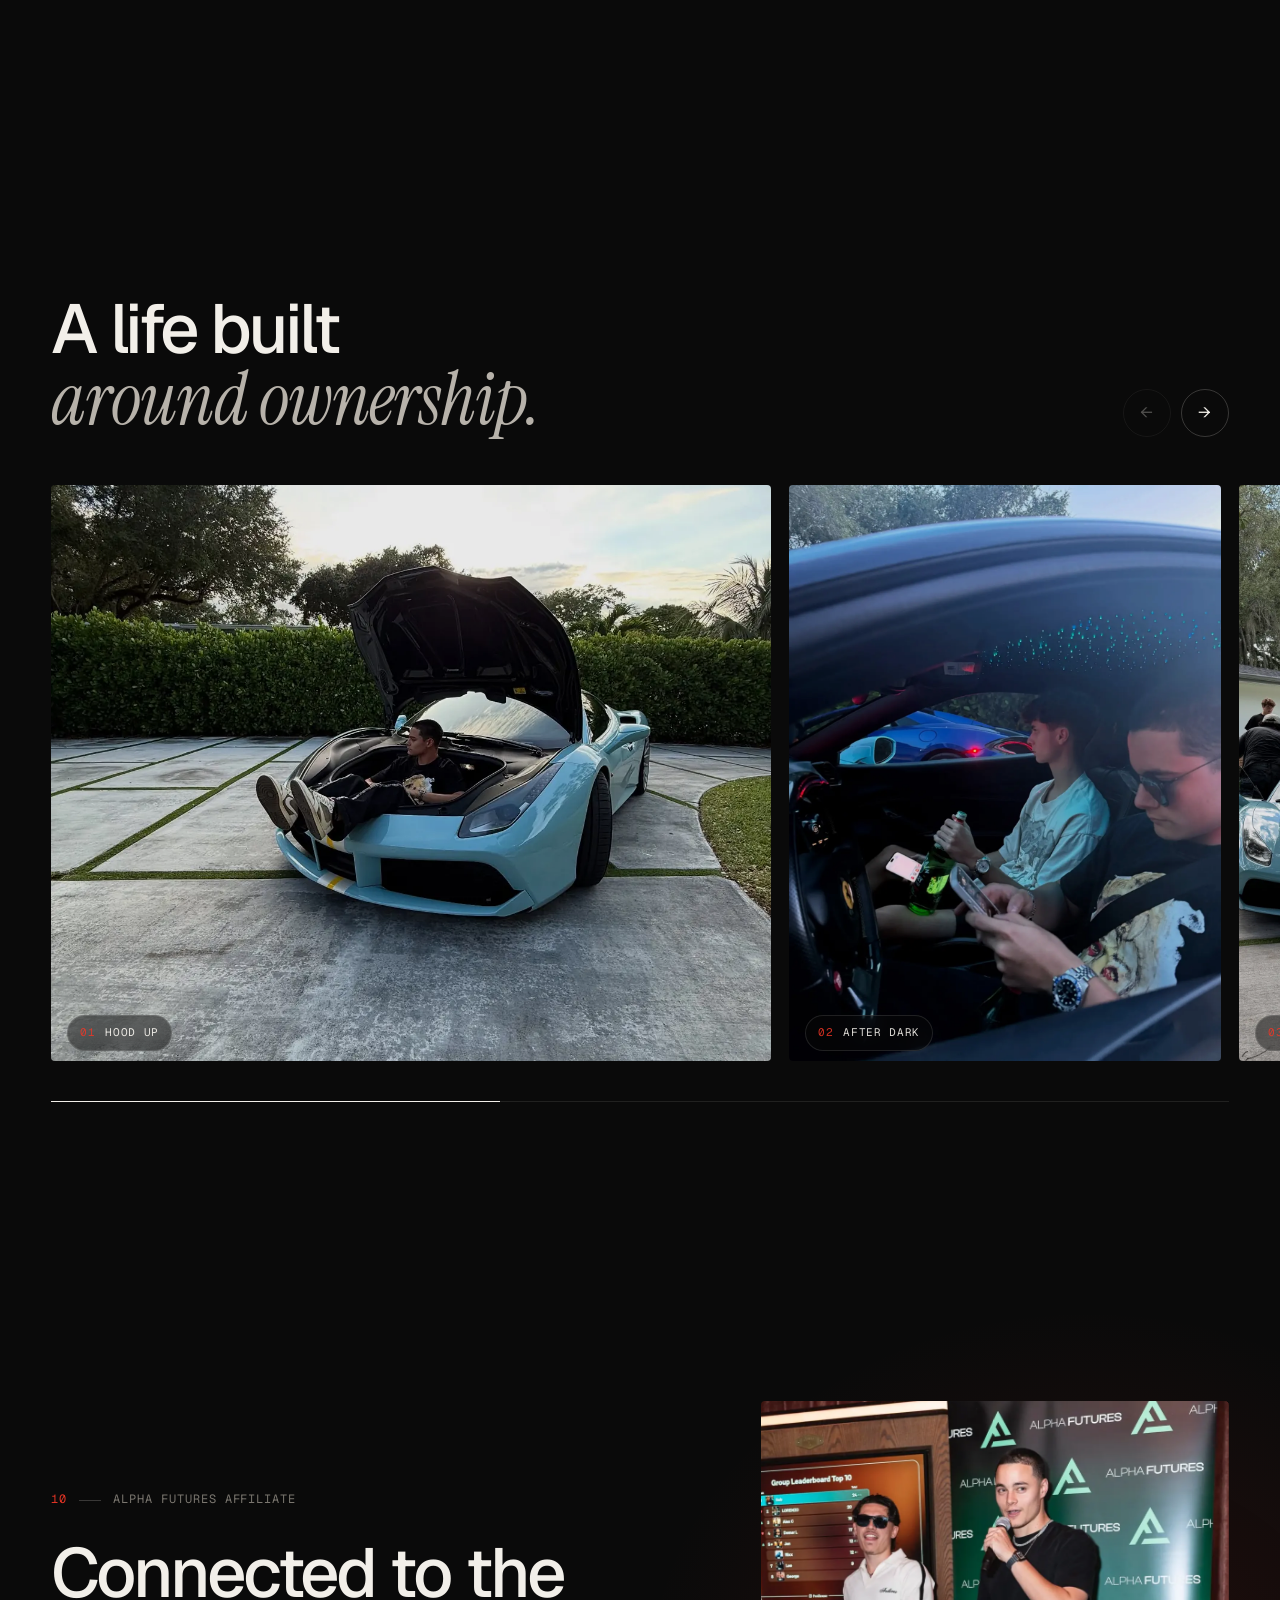
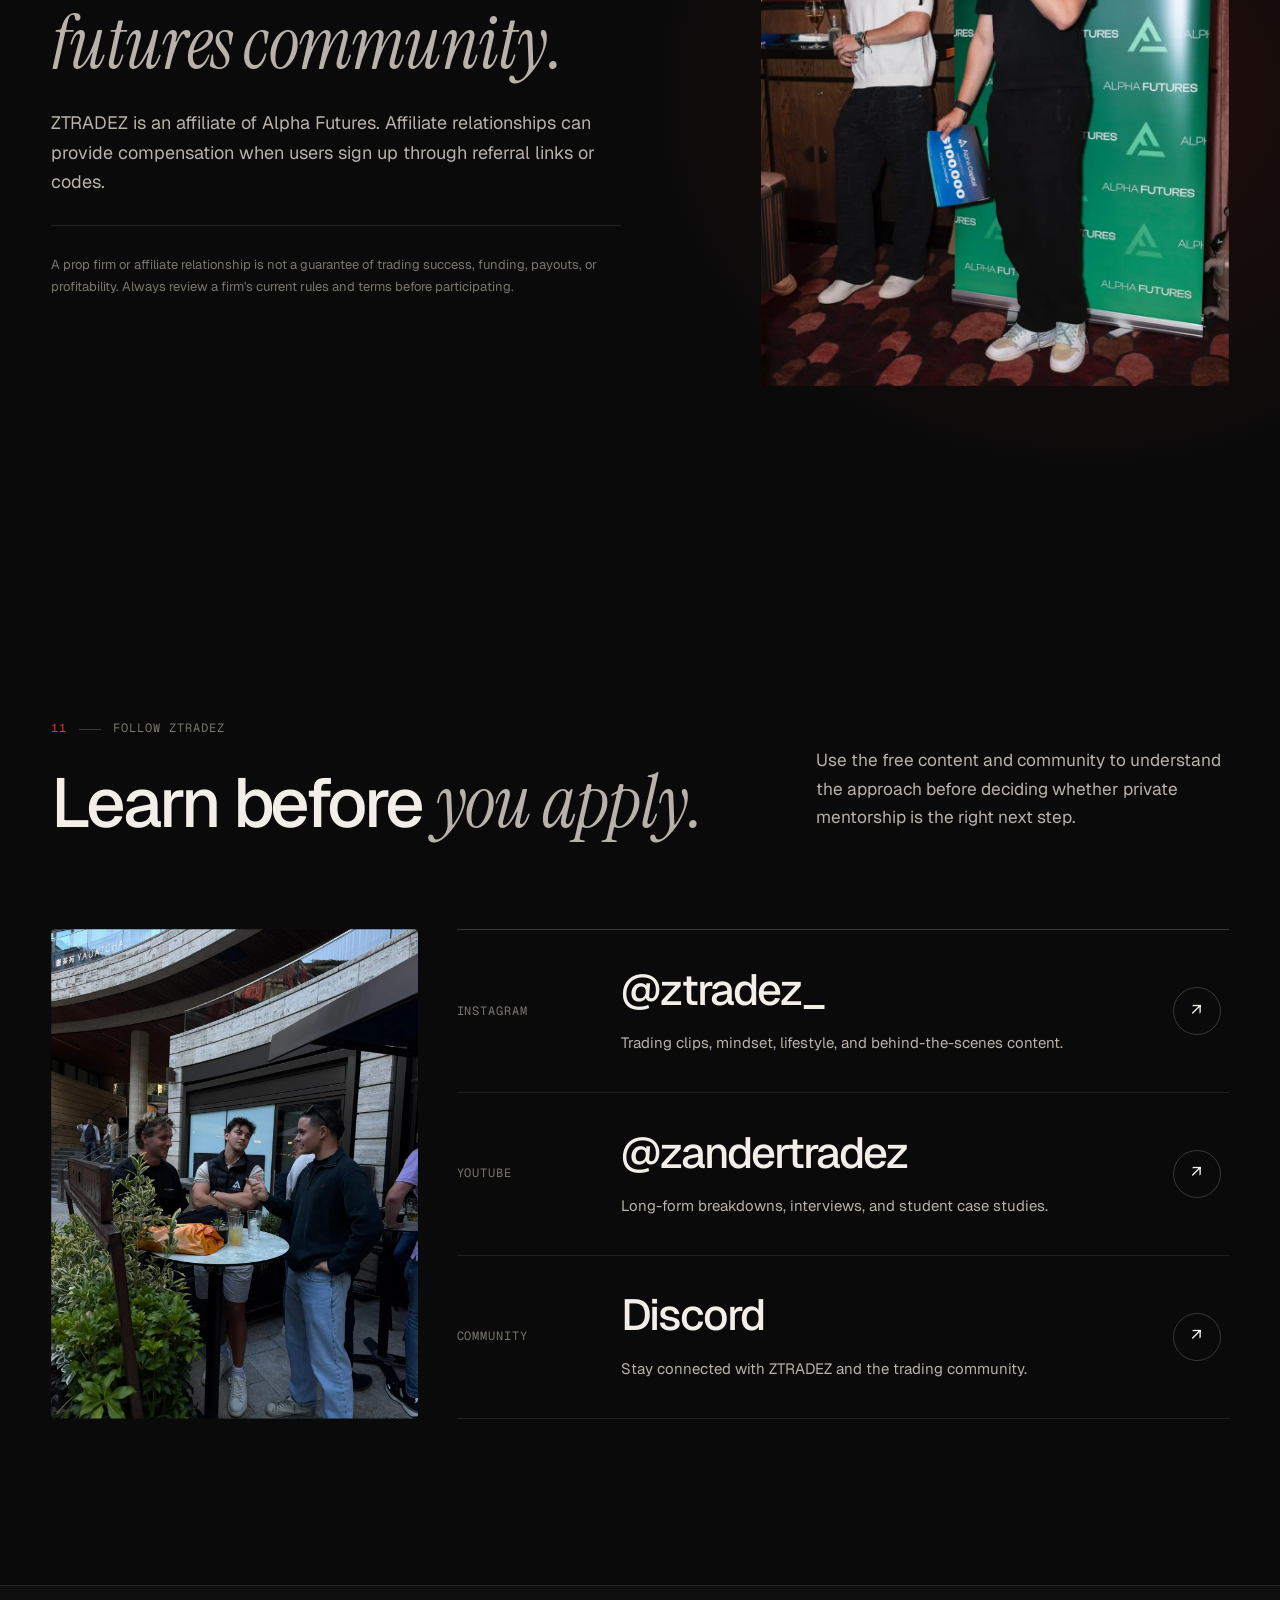
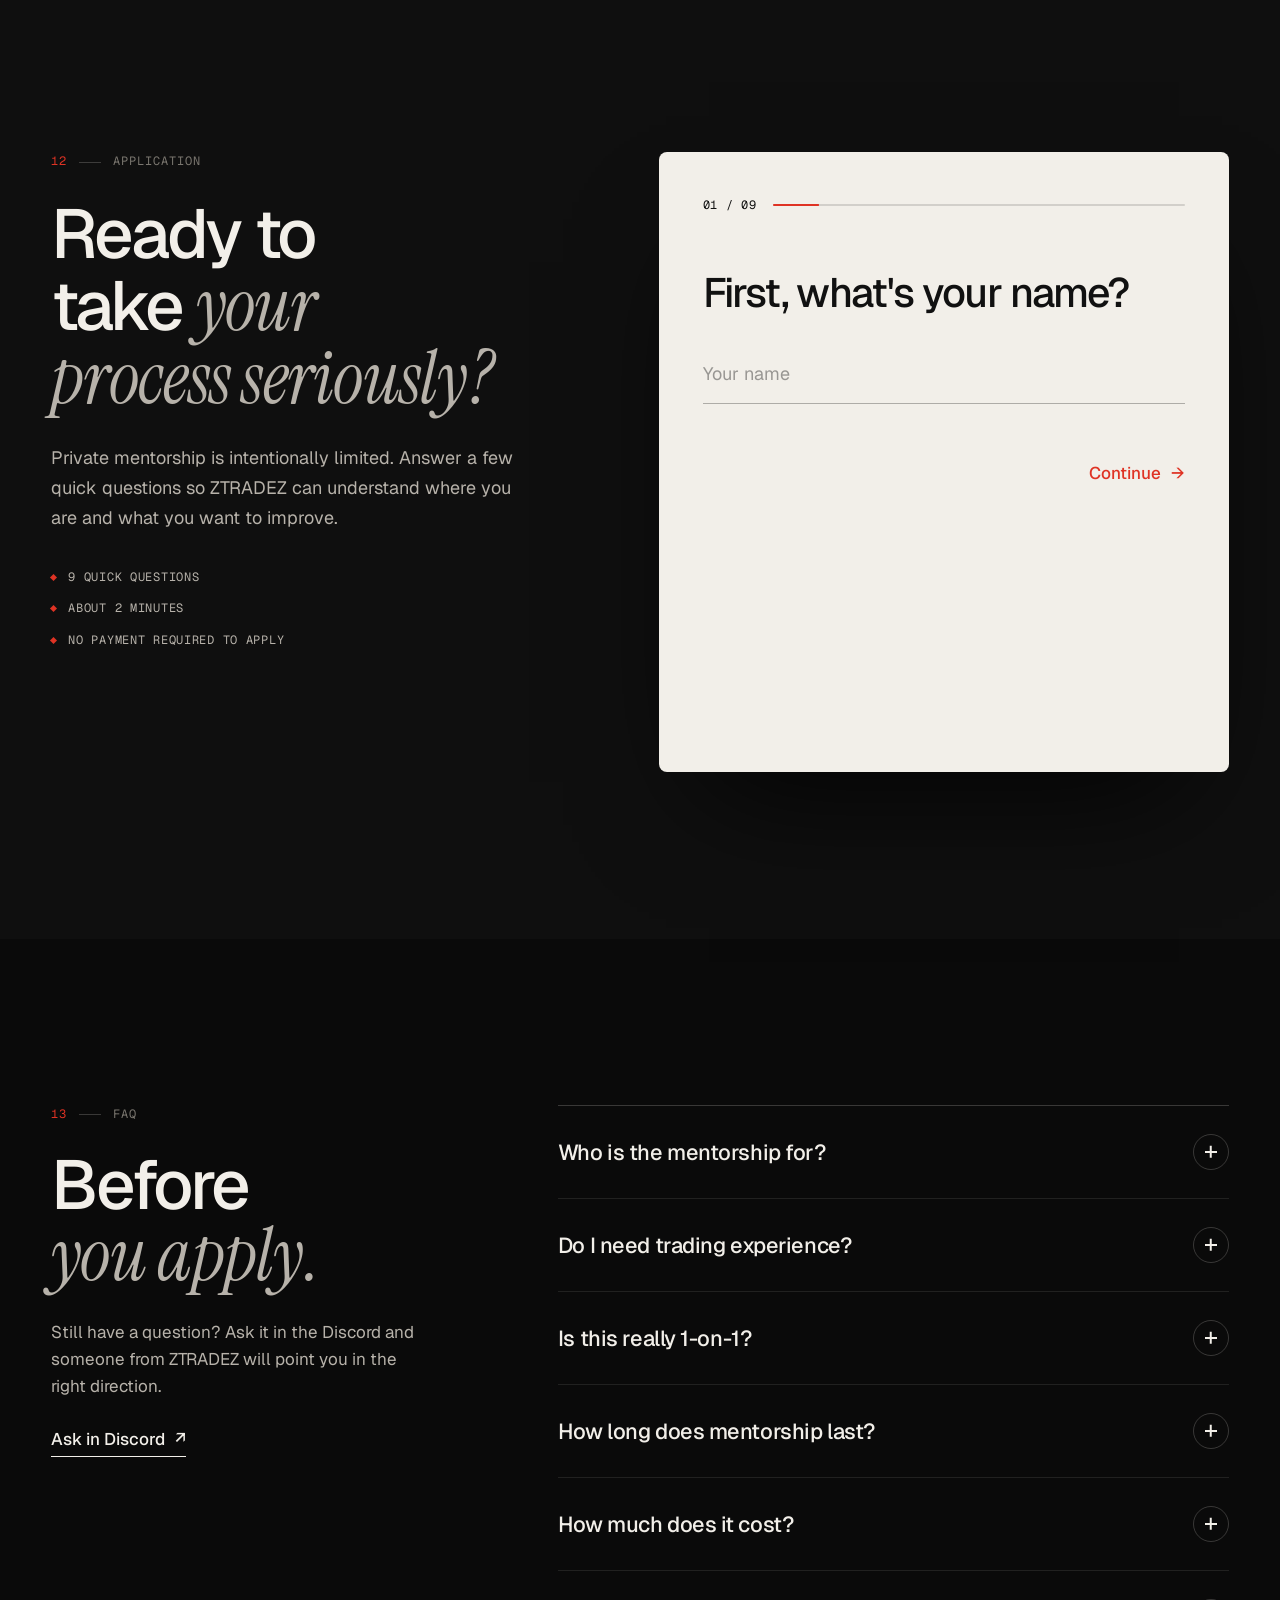
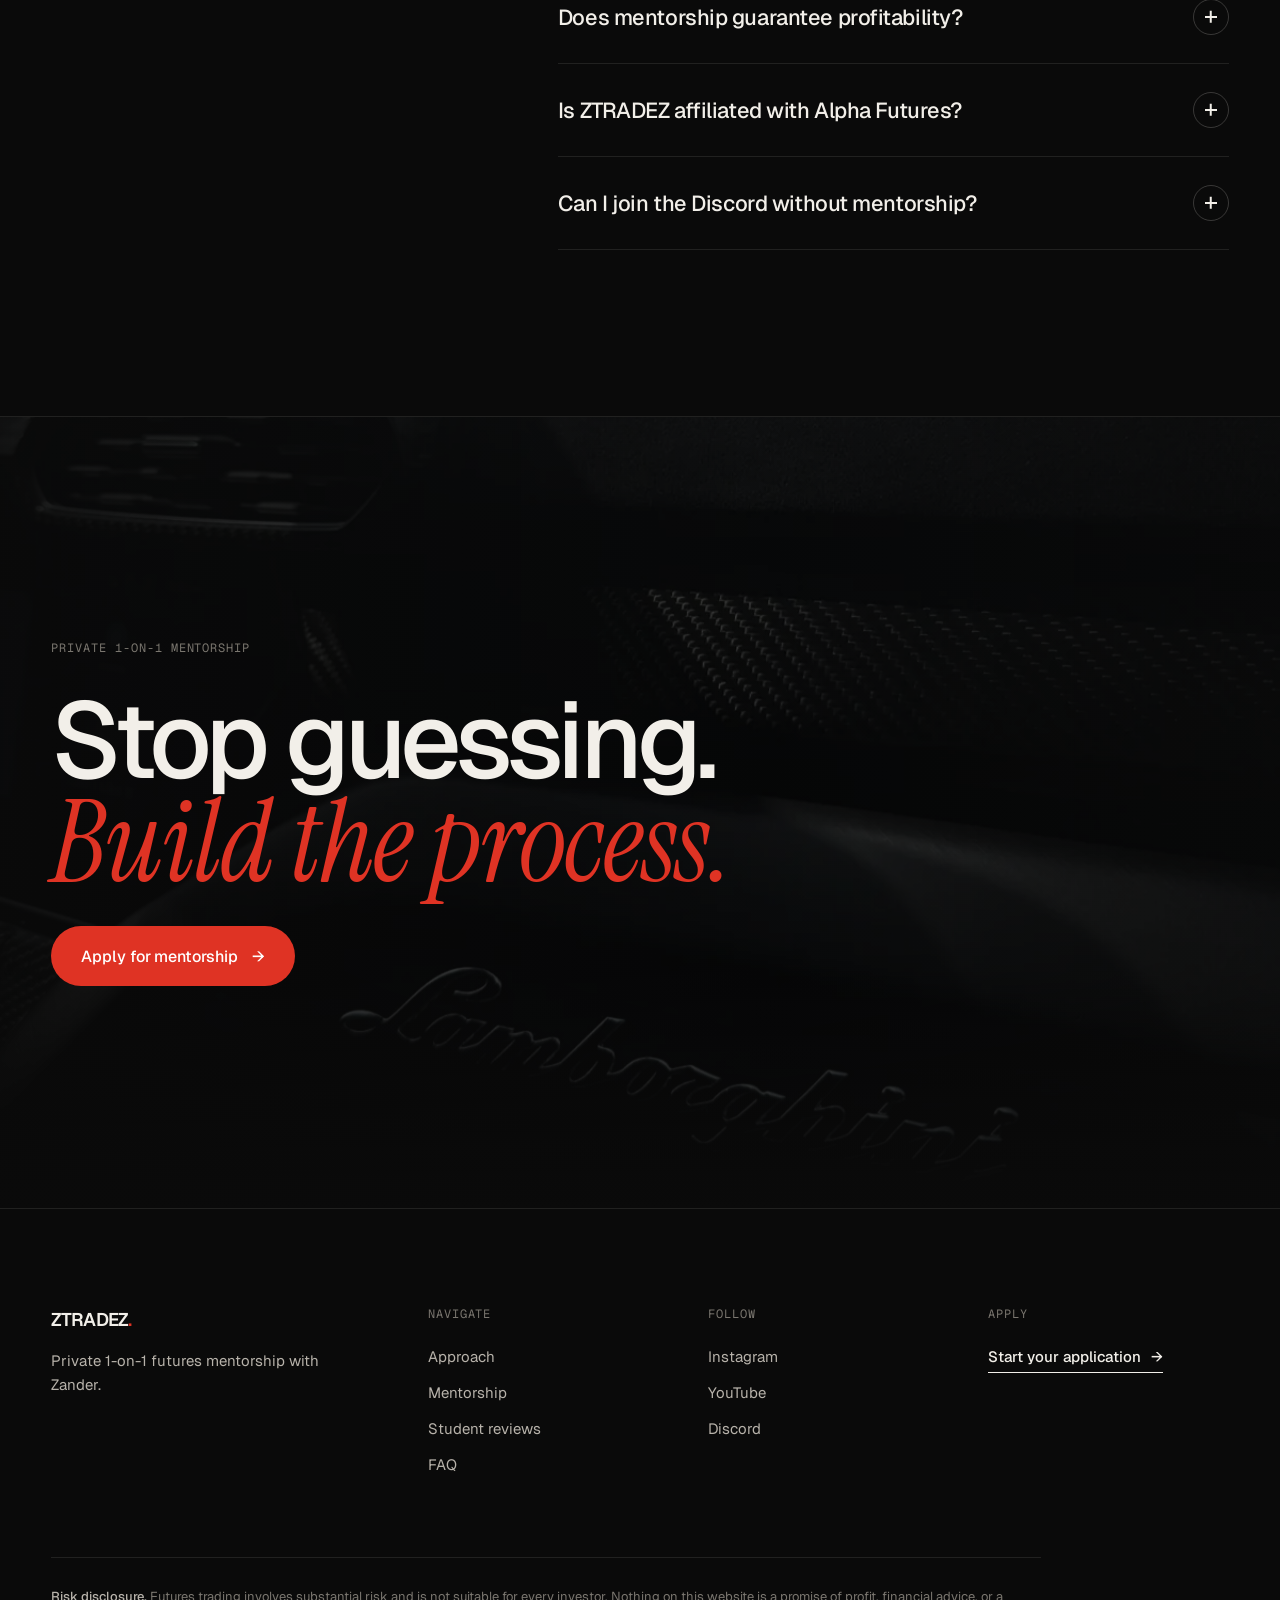
==== commit 8c8f201d: "Smoother country pickers, WhatsApp-or-phone choice, updated legal pages - Custom searchable, animate" ====
--- a/index.html
+++ b/index.html
@@ -555,13 +555,20 @@
             <label class="form-q" for="email">Where should we contact you?</label>
             <input id="email" name="email" type="email" autocomplete="email" placeholder="Email address" required />
             <input id="discord" name="discord" type="text" autocomplete="off" placeholder="Discord username" aria-label="Discord username" required />
+            <fieldset class="contact-method">
+              <legend class="field-label">Best number to reach you on</legend>
+              <div class="segmented">
+                <label><input type="radio" name="contact_method" value="WhatsApp" required /><span>WhatsApp</span></label>
+                <label><input type="radio" name="contact_method" value="Phone" /><span>Phone call / text</span></label>
+              </div>
+            </fieldset>
             <div class="phone-field">
-              <select id="whatsappCode" name="whatsapp_code" aria-label="WhatsApp country code" required>
+              <select id="phoneCode" name="phone_code" aria-label="Country code" required>
                 <option value="" disabled selected>Code</option>
               </select>
-              <input id="whatsapp" name="whatsapp" type="tel" inputmode="tel" autocomplete="tel-national" placeholder="WhatsApp number" aria-label="WhatsApp number" pattern="[0-9 \(\)\-]{5,20}" required />
+              <input id="phone" name="phone" type="tel" inputmode="tel" autocomplete="tel-national" placeholder="Phone number" aria-label="Phone number" pattern="[0-9 \(\)\-]{5,20}" required />
             </div>
-            <p class="form-disclaimer">Submitting an application does not guarantee acceptance into mentorship. By applying you agree to the <a href="terms.html">Terms</a> and <a href="privacy.html">Privacy Policy</a>.</p>
+            <p class="form-disclaimer">Submitting an application does not guarantee acceptance into mentorship. By applying you agree to be contacted about your application by email, Discord, and the phone method you chose, and you agree to the <a href="terms.html">Terms</a> and <a href="privacy.html">Privacy Policy</a>.</p>
             <div class="form-buttons"><button class="form-back" type="button"><span aria-hidden="true">←</span> Back</button><button class="btn btn-primary form-submit" type="submit">Submit application <span class="btn-arrow" aria-hidden="true">→</span></button></div>
           </div>
 
--- a/styles.css
+++ b/styles.css
@@ -625,12 +625,6 @@
 }
 .paper ::placeholder { color: rgba(17, 17, 17, .4); }
 .paper input:focus, .paper textarea:focus, .paper select:focus { border-color: var(--red); }
-.paper select {
-  appearance: none; -webkit-appearance: none; cursor: pointer; padding-right: 28px;
-  background: url("data:image/svg+xml,%3Csvg xmlns='http://www.w3.org/2000/svg' width='12' height='8' fill='none' stroke='%23111' stroke-width='1.5'%3E%3Cpath d='M1 1.5l5 5 5-5'/%3E%3C/svg%3E") no-repeat right 4px center;
-}
-.paper select:invalid { color: rgba(17, 17, 17, .4); }
-.paper select option { color: var(--paper-ink); }
 .phone-field { display: grid; grid-template-columns: minmax(104px, 128px) 1fr; gap: 16px; }
 .paper input[type="tel"] {
   width: 100%; margin-bottom: 18px; padding: 14px 0;
@@ -638,6 +632,66 @@
   background: transparent; color: var(--paper-ink); font-size: 1.125rem; outline: none;
   transition: border-color .3s ease;
 }
+.picker { position: relative; margin-bottom: 18px; }
+.picker-trigger {
+  width: 100%; display: flex; align-items: center; justify-content: space-between; gap: 12px;
+  padding: 14px 2px 14px 0; border-bottom: 1px solid rgba(17, 17, 17, .3);
+  font-size: 1.125rem; color: var(--paper-ink); text-align: left; cursor: pointer;
+  transition: border-color .3s ease;
+}
+.picker-value { overflow: hidden; text-overflow: ellipsis; white-space: nowrap; }
+.picker.is-empty .picker-value { color: rgba(17, 17, 17, .4); }
+.picker-trigger:hover, .picker-trigger:focus-visible, .picker.is-open .picker-trigger { border-color: var(--red); outline: none; }
+.picker-trigger[aria-invalid="true"], .picker:has(select[aria-invalid="true"]) .picker-trigger { border-color: var(--red); }
+.picker-chevron { flex: none; width: 8px; height: 8px; margin-top: -4px; border-right: 1.5px solid currentColor; border-bottom: 1.5px solid currentColor; transform: rotate(45deg); transition: transform .3s var(--ease); }
+.picker.is-open .picker-chevron { transform: translateY(4px) rotate(-135deg); }
+.picker-panel {
+  position: absolute; z-index: 20; top: calc(100% + 8px); left: 0; width: 100%; min-width: 280px;
+  padding: 8px; border-radius: 10px; background: #fff;
+  border: 1px solid var(--paper-line);
+  box-shadow: 0 24px 48px -16px rgba(0, 0, 0, .35), 0 4px 12px -4px rgba(0, 0, 0, .12);
+  opacity: 0; transform: translateY(-6px) scale(.98); transform-origin: top left;
+  transition: opacity .18s ease, transform .22s var(--ease);
+}
+.picker.is-open .picker-panel { opacity: 1; transform: none; }
+.paper input.picker-search {
+  width: 100%; margin: 0 0 6px; padding: 10px 12px;
+  border: 1px solid var(--paper-line); border-radius: 6px; background: var(--paper);
+  font-size: 1rem; color: var(--paper-ink); outline: none; transition: border-color .2s ease;
+}
+.paper input.picker-search:focus { border-color: var(--red); }
+.picker-list { list-style: none; margin: 0; padding: 0; max-height: 264px; overflow-y: auto; overscroll-behavior: contain; scroll-behavior: smooth; }
+.picker-option {
+  display: flex; align-items: center; gap: 10px; padding: 10px 12px; border-radius: 6px;
+  font-size: 1rem; cursor: pointer; transition: background .12s ease, color .12s ease;
+}
+.picker-option.is-active { background: rgba(17, 17, 17, .06); }
+.picker-option[aria-selected="true"] { background: var(--paper-ink); color: var(--paper); }
+.picker-option[aria-selected="true"] .picker-dial { color: rgba(242, 239, 233, .7); }
+.picker-pinned { position: relative; margin-bottom: 9px; }
+.picker-pinned::after { content: ""; position: absolute; left: 12px; right: 12px; bottom: -5px; height: 1px; background: var(--paper-line); }
+.picker-list.is-filtered .picker-pinned { margin-bottom: 0; }
+.picker-list.is-filtered .picker-pinned::after { display: none; }
+.picker-flag { flex: none; font-size: 1.15em; line-height: 1; }
+.picker-name { flex: 1; min-width: 0; overflow: hidden; text-overflow: ellipsis; white-space: nowrap; }
+.picker-dial { flex: none; font-family: var(--mono); font-size: .8125rem; color: rgba(17, 17, 17, .55); font-variant-numeric: tabular-nums; }
+.picker-empty { margin: 0; padding: 14px 12px; font-size: .9375rem; color: rgba(17, 17, 17, .5); }
+.phone-field .picker { margin-bottom: 18px; }
+.contact-method { margin: 6px 0 4px; }
+.contact-method .field-label { display: block; margin-bottom: 10px; }
+.segmented { display: grid; grid-template-columns: 1fr 1fr; gap: 6px; padding: 4px; border-radius: 8px; background: rgba(17, 17, 17, .06); }
+.segmented label { position: relative; }
+.segmented input { position: absolute; opacity: 0; inset: 0; margin: 0; pointer-events: none; }
+.segmented span {
+  display: grid; place-items: center; min-height: 44px; padding: 8px 10px; border-radius: 6px;
+  font-weight: 500; font-size: .9375rem; text-align: center; cursor: pointer;
+  transition: background .25s ease, color .25s ease, box-shadow .25s ease;
+}
+.segmented label:hover span { background: rgba(255, 255, 255, .6); }
+.segmented input:checked + span { background: var(--paper-ink); color: var(--paper); box-shadow: 0 6px 14px -8px rgba(0, 0, 0, .5); }
+.segmented input:focus-visible + span { outline: 2px solid var(--red); outline-offset: 2px; }
+.contact-method:has(input[aria-invalid="true"]) .segmented, .segmented:has(input:focus[aria-invalid]) { box-shadow: inset 0 0 0 1px var(--red); }
+@media (prefers-reduced-motion: reduce) { .picker-panel, .picker-chevron { transition: none; } .picker-list { scroll-behavior: auto; } }
 .paper textarea { min-height: 140px; resize: vertical; line-height: 1.55; }
 .paper [aria-invalid="true"] { border-color: var(--red) !important; }
 .choices { display: grid; gap: 8px; }
